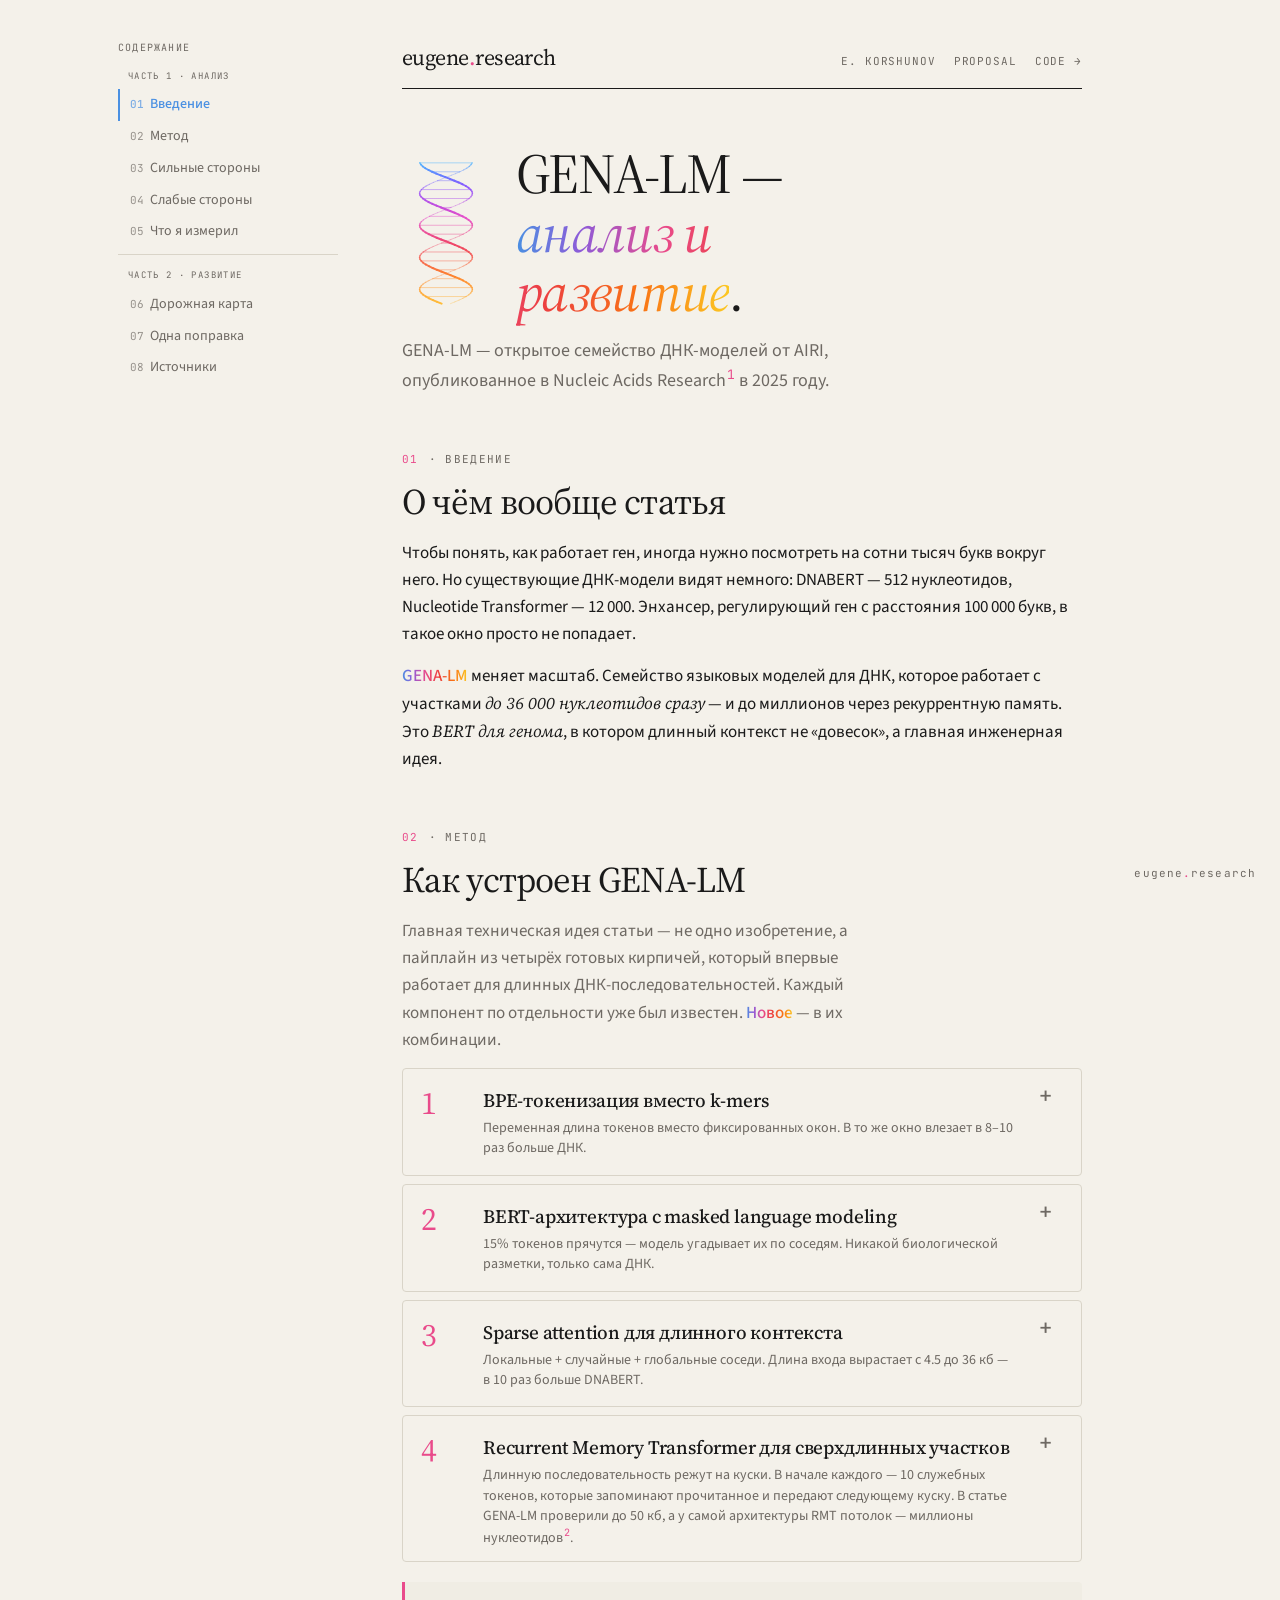
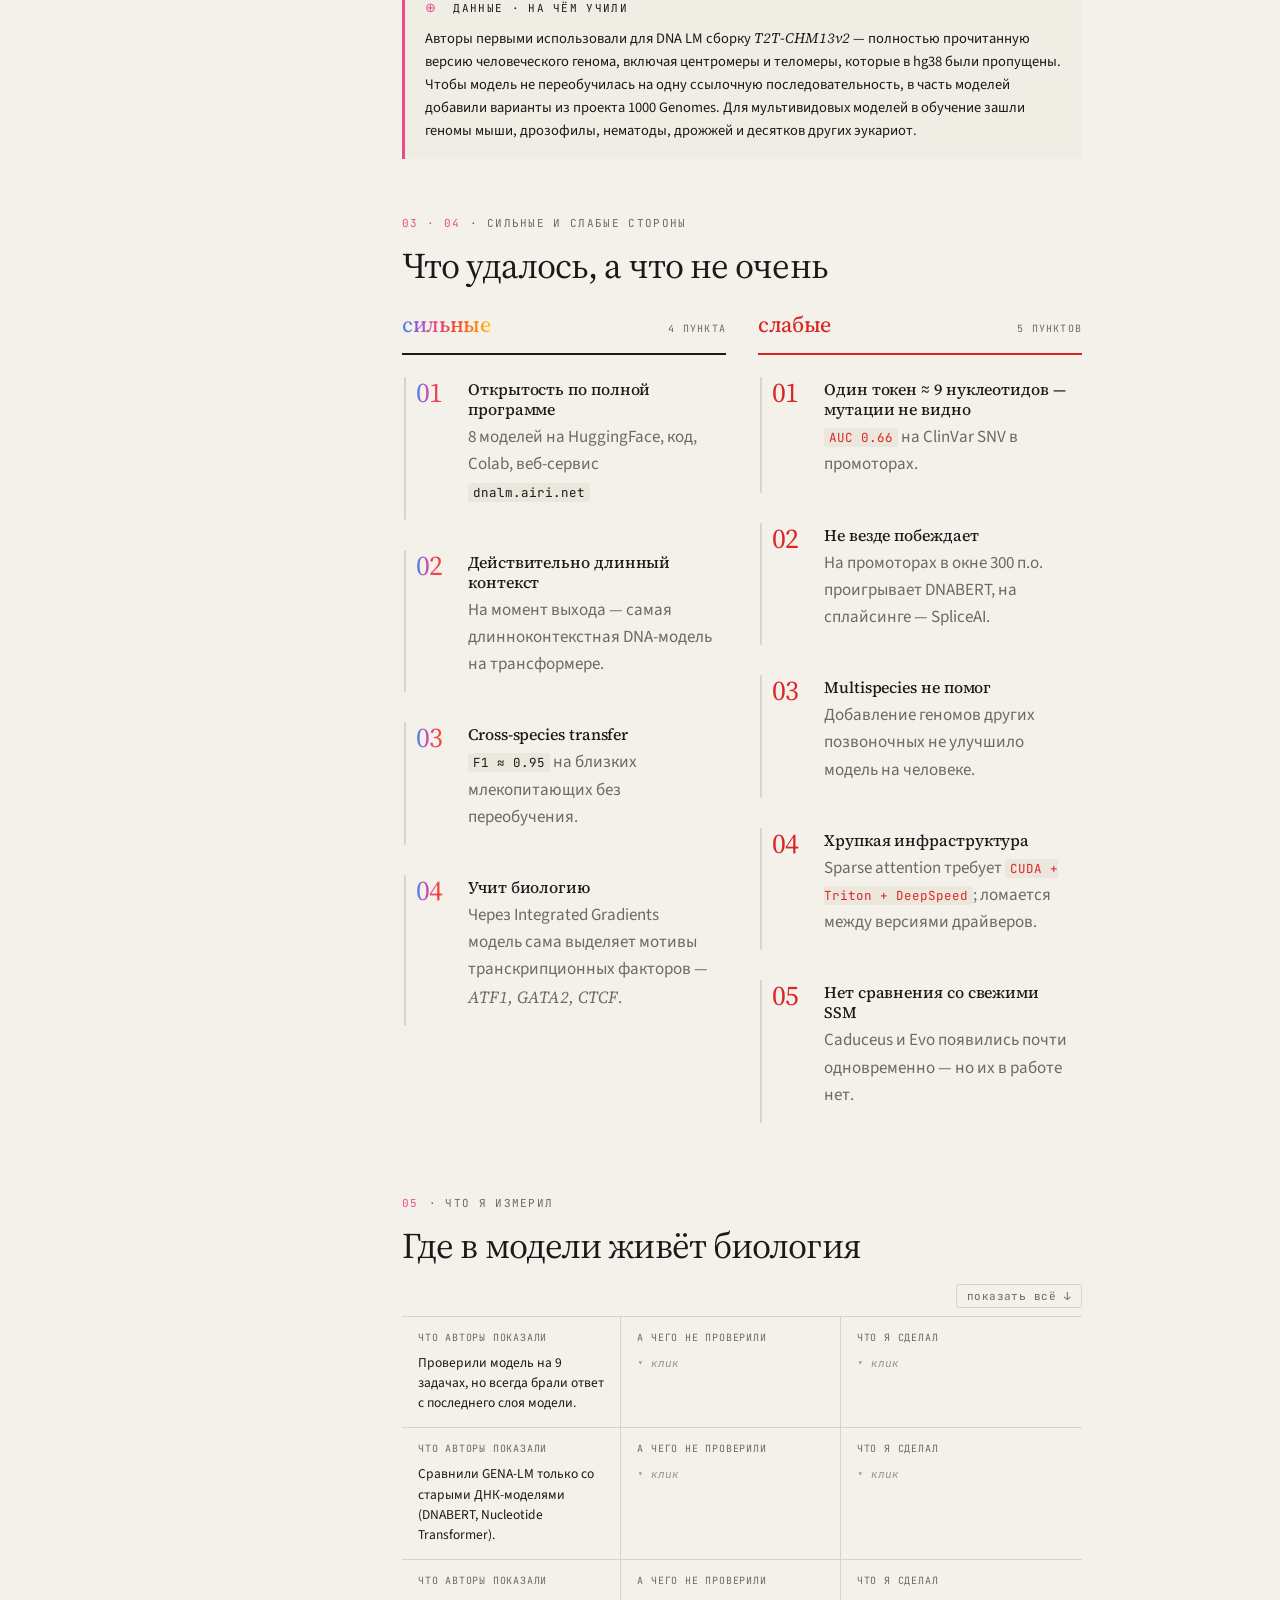
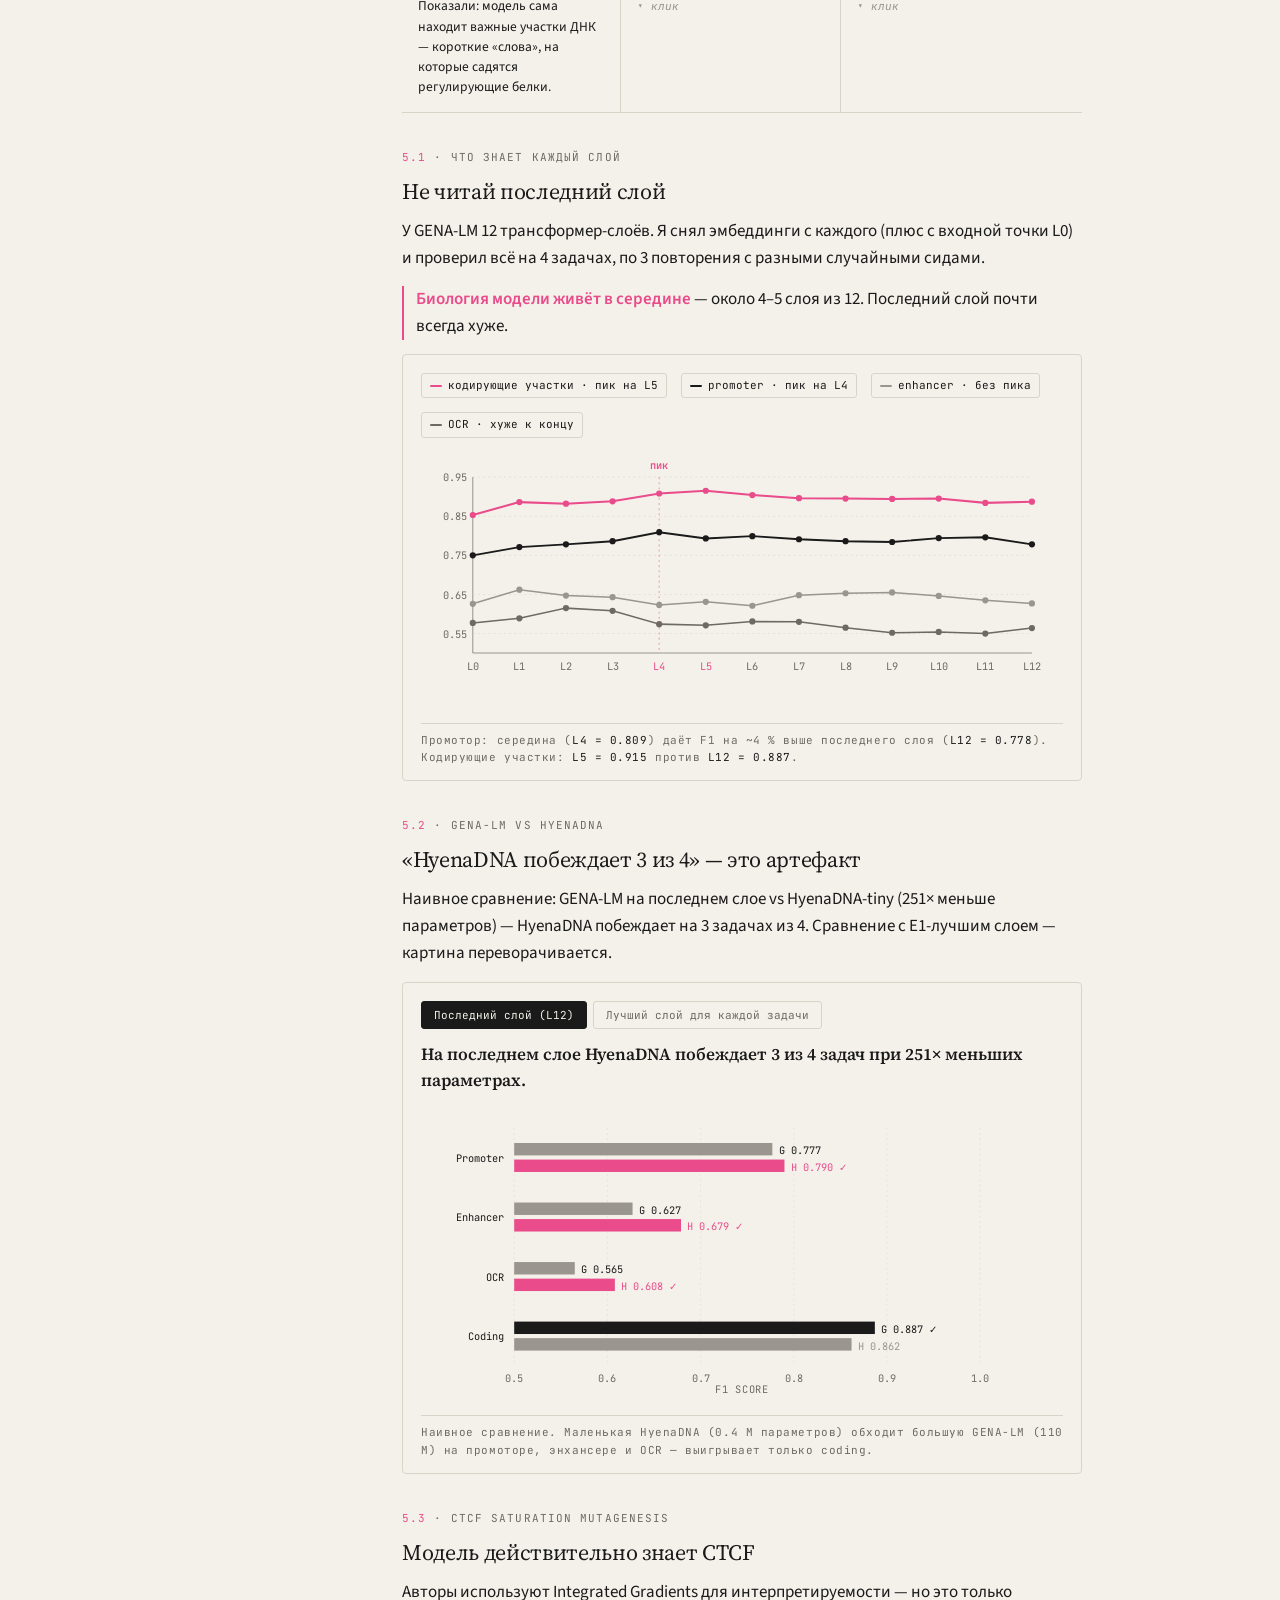
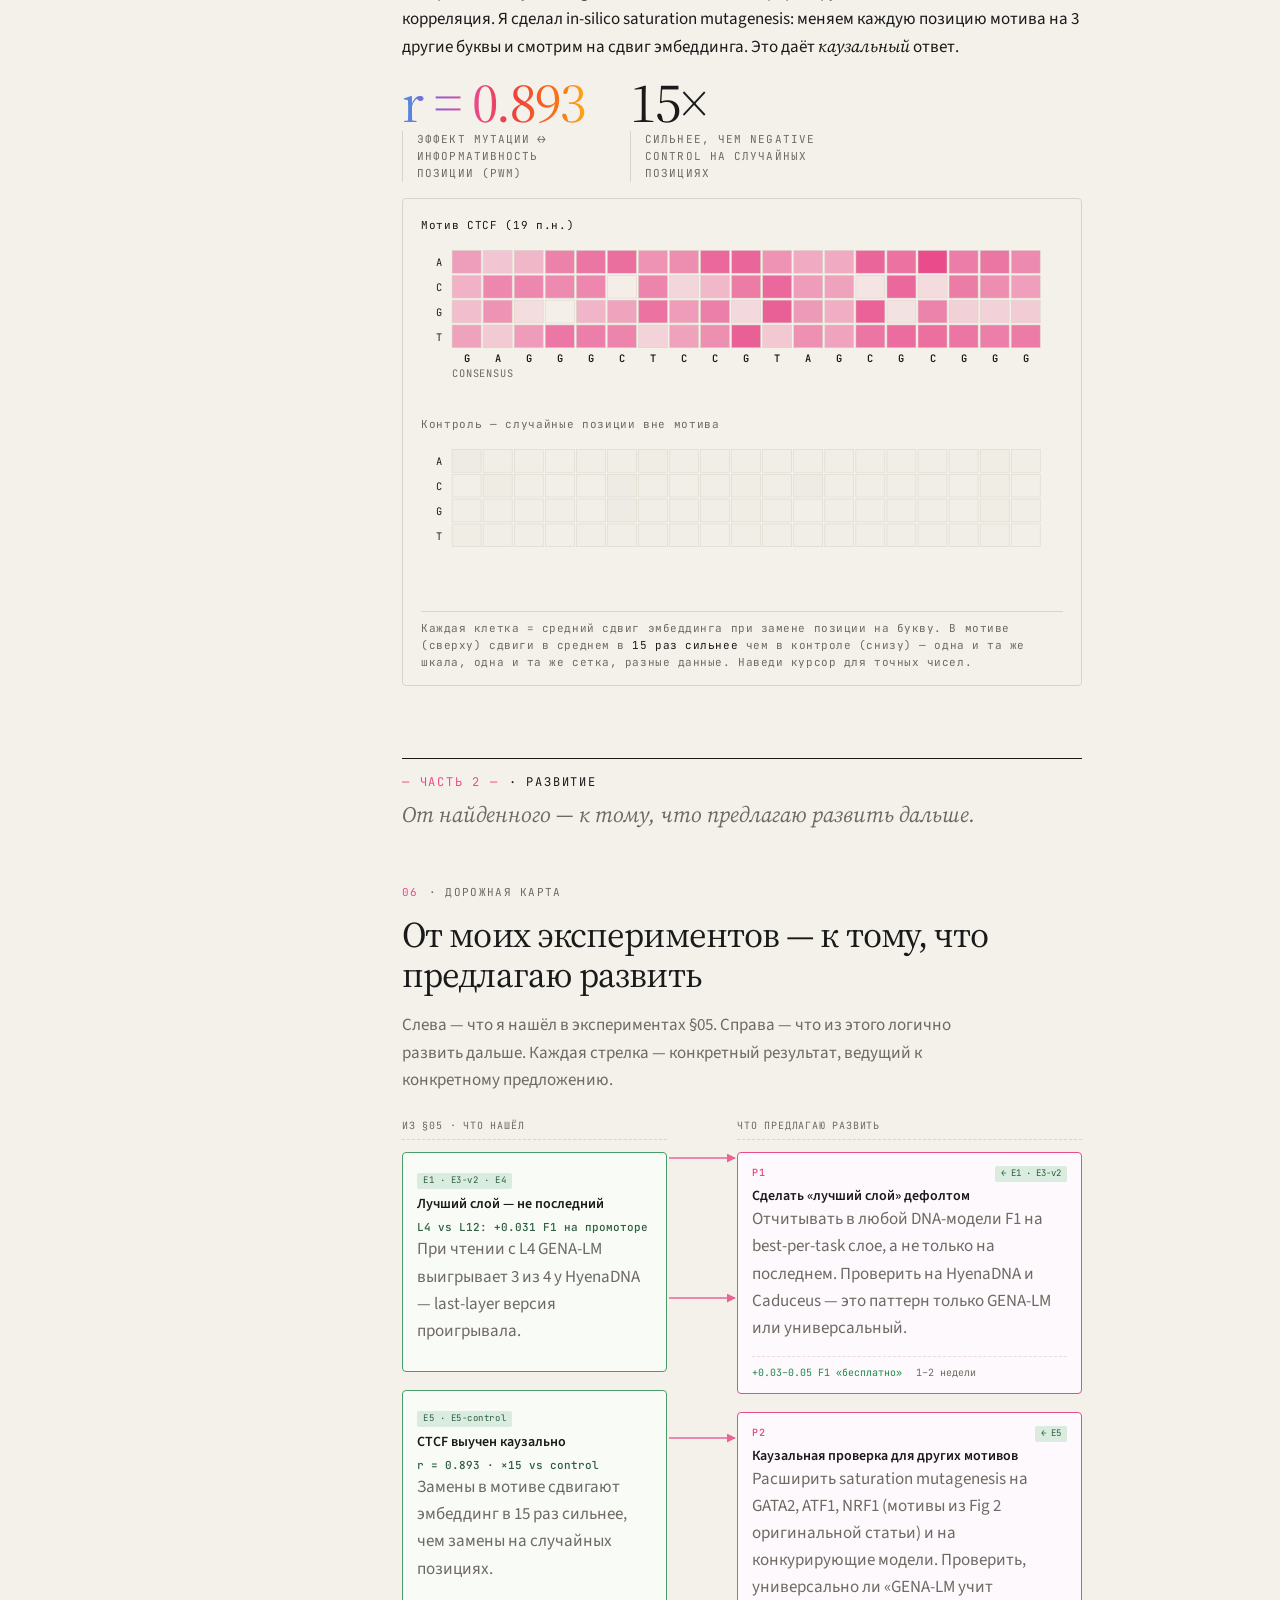
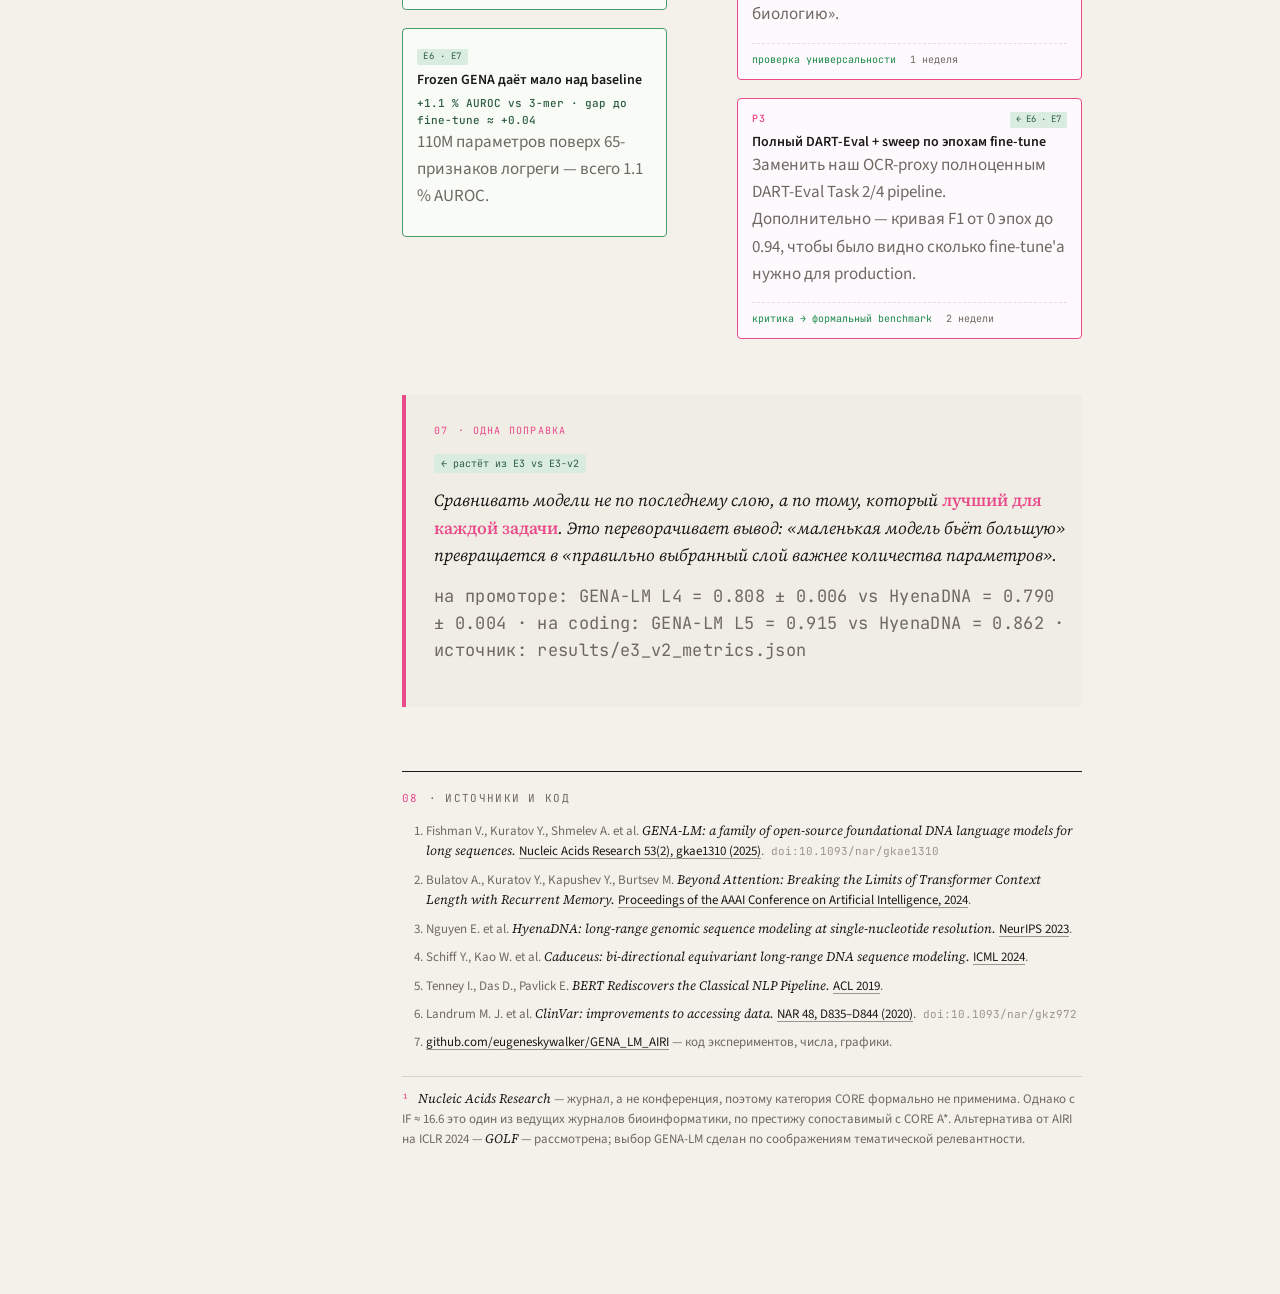
==== landing/index.html @ 494adf65 "feat(exp): progressive-reveal study card above §5.1/5.2/5.3 3 rows × 3 cols ("Что авторы показали | " ====
<!DOCTYPE html>
<html lang="ru">
<head>
<meta charset="utf-8">
<title>GENA-LM · анализ и развитие</title>
<meta name="viewport" content="width=device-width, initial-scale=1">

<link rel="preconnect" href="https://fonts.googleapis.com">
<link rel="preconnect" href="https://fonts.gstatic.com" crossorigin>
<link href="https://fonts.googleapis.com/css2?family=Source+Serif+4:opsz,wght@8..60,400;8..60,600&family=Source+Sans+3:wght@300;400;500;600&family=JetBrains+Mono:wght@400;500&display=swap" rel="stylesheet">

<style>
  :root {
    --paper:      #F4F1EA;
    --paper-2:    #F0EDE4;
    --paper-3:    #EBE7DC;
    --ink:        #1A1A1A;
    --ink-2:      #2C2C2C;
    --gray:       #6E6963;
    --gray-2:     #9A958E;
    --hairline:   #D9D4C8;
    --magenta:    #E94B8B;
    --alert:      #DC2626;
    --dna-1: #4A90E2; --dna-2: #8E5BD8; --dna-3: #E94B8B;
    --dna-4: #EC4040; --dna-5: #F97316; --dna-6: #FCC822;
    --dna-gradient: linear-gradient(90deg, var(--dna-1) 0%, var(--dna-2) 16%, var(--dna-3) 36%, var(--dna-4) 55%, var(--dna-5) 78%, var(--dna-6) 100%);
    --font-display: "Source Serif 4", Georgia, serif;
    --font-body:    "Source Sans 3", -apple-system, "Segoe UI", sans-serif;
    --font-mono:    "JetBrains Mono", ui-monospace, "SF Mono", Menlo, monospace;
  }
  * { box-sizing: border-box; }
  html { font-size: 16px; scroll-behavior: smooth; }
  body {
    background: var(--paper); color: var(--ink);
    font-family: var(--font-body); font-size: 17px; line-height: 1.55;
    margin: 0; -webkit-font-smoothing: antialiased;
  }

  .shell {
    display: grid; grid-template-columns: 220px minmax(0, 1fr);
    gap: 64px; max-width: 1140px; margin: 0 auto;
    padding: 40px 48px 140px 48px;
  }
  @media (max-width: 900px) { .shell { grid-template-columns: 1fr; gap: 24px; padding: 24px; } }

  .sidebar { position: sticky; top: 32px; align-self: start; }
  .sb-label {
    font-family: var(--font-mono); font-size: 10px; letter-spacing: 0.12em;
    text-transform: uppercase; color: var(--gray); margin-bottom: 14px;
  }
  .sb-list { list-style: none; margin: 0; padding: 0; }
  .sb-list li.part-mark {
    font-family: var(--font-mono); font-size: 9px; letter-spacing: 0.15em;
    text-transform: uppercase; color: var(--gray); padding: 14px 0 6px 10px;
    border-top: 1px solid var(--hairline); margin-top: 6px;
  }
  .sb-list li.part-mark:first-child { border-top: none; margin-top: 0; padding-top: 0; }
  .sb-list a {
    display: block; font-size: 14px; color: var(--gray);
    text-decoration: none; padding: 5px 0 5px 10px;
    border-left: 2px solid transparent;
    transition: color 220ms ease, border-left-color 220ms ease;
  }
  .sb-list a:hover { color: var(--ink); }
  .sb-list a.active { font-weight: 500; }
  .sb-count { font-family: var(--font-mono); color: inherit; opacity: 0.7; font-size: 11px; margin-right: 6px; }

  .main { max-width: 680px; }

  .header {
    display: flex; justify-content: space-between; align-items: baseline;
    border-bottom: 1px solid var(--ink); padding-bottom: 14px; margin-bottom: 56px;
  }
  .mark { font-family: var(--font-display); font-size: 22px; letter-spacing: -0.025em; }
  .mark .dot { color: var(--magenta); }
  .mark .it { font-style: italic; }
  .meta {
    font-family: var(--font-mono); font-size: 11px; color: var(--gray);
    letter-spacing: 0.08em; text-transform: uppercase; display: flex; gap: 18px;
  }
  .meta a { color: var(--gray); text-decoration: none; }
  .meta a:hover { color: var(--ink); }

  /* hero with logo */
  .hero-row {
    display: flex; align-items: center; gap: 26px; margin-bottom: 16px;
  }
  /* Parametric 3D DNA helix — SVG renders, JS animates */
  .dna-helix {
    width: 88px;
    height: auto;
    display: block;
    flex-shrink: 0;
    overflow: visible;
  }
  .dna-helix line { stroke-linecap: round; }
  /* DNA-gradient text — without italic (for inline emphasis) */
  .rainbow {
    background: var(--dna-gradient);
    -webkit-background-clip: text; background-clip: text;
    -webkit-text-fill-color: transparent;
    color: transparent;
    font-weight: 500;
  }
  .title {
    font-family: var(--font-display); font-size: 56px; line-height: 1.05;
    letter-spacing: -0.03em; font-weight: 400; margin: 0; max-width: 16ch;
  }
  .title .moment {
    background: var(--dna-gradient);
    -webkit-background-clip: text; background-clip: text;
    -webkit-text-fill-color: transparent; font-style: italic;
  }
  .deck {
    font-size: 18px; line-height: 1.55; color: var(--gray);
    max-width: 56ch; margin: 0 0 56px 0;
  }
  .deck strong { color: var(--ink); font-weight: 500; }

  .section { margin-top: 56px; scroll-margin-top: 32px; }
  .eyebrow {
    font-family: var(--font-mono); font-size: 11px; color: var(--gray);
    letter-spacing: 0.12em; text-transform: uppercase; margin-bottom: 14px;
    display: flex; gap: 10px; align-items: baseline;
  }
  .eyebrow .num { color: var(--magenta); }
  .section h2 {
    font-family: var(--font-display); font-size: 36px; letter-spacing: -0.025em;
    line-height: 1.1; font-weight: 400; margin: 0 0 18px 0;
  }
  .section p { font-size: 17px; line-height: 1.6; margin: 0 0 14px 0; }
  .section p em { font-family: var(--font-display); font-style: italic; }
  .fn { font-family: var(--font-mono); font-size: 0.72em; vertical-align: super; color: var(--magenta); text-decoration: none; margin-left: 1px; }

  .detail {
    background: var(--paper-2); border-radius: 4px; padding: 14px 18px; margin: 18px 0 24px 0;
  }
  .detail summary {
    font-family: var(--font-mono); font-size: 11px; color: var(--gray);
    letter-spacing: 0.1em; text-transform: uppercase; cursor: pointer;
    list-style: none; display: flex; align-items: center; gap: 8px;
  }
  .detail summary::-webkit-details-marker { display: none; }
  .detail summary::before { content: "▸"; color: var(--gray); transition: transform 180ms; }
  .detail[open] summary::before { transform: rotate(90deg); }
  .detail .body { margin-top: 12px; font-size: 14px; line-height: 1.55; }
  .detail .body p { font-size: 14px; line-height: 1.55; margin: 0 0 8px 0; }

  /* ===== Strengths & Weaknesses — interactive grid ===== */
  .sw-grid {
    display: grid; grid-template-columns: 1fr 1fr; gap: 32px;
    margin-top: 22px;
  }
  @media (max-width: 720px) { .sw-grid { grid-template-columns: 1fr; gap: 24px; } }

  .sw-col { position: relative; }
  .sw-col-head {
    display: flex; align-items: baseline; justify-content: space-between;
    margin-bottom: 8px; padding-bottom: 12px;
    border-bottom: 2px solid;
  }
  .sw-col.strengths .sw-col-head { border-bottom-color: var(--ink); }
  .sw-col.weaknesses .sw-col-head { border-bottom-color: var(--alert); }
  .sw-col-title {
    font-family: var(--font-display); font-size: 22px;
    letter-spacing: -0.015em; font-weight: 500;
  }
  .sw-col.strengths .sw-col-title {
    background: var(--dna-gradient);
    -webkit-background-clip: text; background-clip: text;
    -webkit-text-fill-color: transparent; color: transparent;
  }
  .sw-col.weaknesses .sw-col-title { color: var(--alert); }
  .sw-col-count {
    font-family: var(--font-mono); font-size: 10px;
    letter-spacing: 0.12em; text-transform: uppercase; color: var(--gray);
  }

  .sw-list { list-style: none; margin: 0; padding: 0; }
  .sw-item {
    position: relative;
    display: grid; grid-template-columns: 40px 1fr; gap: 12px;
    padding: 14px 14px 14px 14px; margin: 2px 0;
    border-radius: 4px; cursor: pointer; outline: none;
    transition: background 240ms cubic-bezier(0.2, 0, 0, 1),
                transform 240ms cubic-bezier(0.2, 0, 0, 1);
  }
  .sw-item::before {
    content: ""; position: absolute;
    left: 2px; top: 14px; bottom: 14px; width: 2px;
    border-radius: 2px; background: var(--hairline);
    transition: background 240ms ease, transform 280ms cubic-bezier(0.2, 0, 0, 1);
    transform-origin: center;
  }
  .sw-item:hover,
  .sw-item:focus-visible,
  .sw-item.is-pinned { background: var(--paper-2); }
  .sw-item:hover::before,
  .sw-item:focus-visible::before,
  .sw-item.is-pinned::before { transform: scaleY(1.08); }

  .sw-col.strengths .sw-item:hover::before,
  .sw-col.strengths .sw-item:focus-visible::before,
  .sw-col.strengths .sw-item.is-pinned::before { background: var(--dna-gradient); }
  .sw-col.weaknesses .sw-item:hover::before,
  .sw-col.weaknesses .sw-item:focus-visible::before,
  .sw-col.weaknesses .sw-item.is-pinned::before { background: var(--alert); }

  .sw-item.is-pinned { box-shadow: inset 0 0 0 1px var(--hairline); }

  .sw-num {
    font-family: var(--font-display);
    font-size: 28px; line-height: 1; letter-spacing: -0.025em;
    font-weight: 400; font-variant-numeric: tabular-nums;
    padding-top: 1px;
    transition: transform 240ms cubic-bezier(0.2, 0, 0, 1);
  }
  .sw-col.strengths .sw-num {
    background: var(--dna-gradient);
    -webkit-background-clip: text; background-clip: text;
    -webkit-text-fill-color: transparent; color: transparent;
  }
  .sw-col.weaknesses .sw-num { color: var(--alert); }
  .sw-item:hover .sw-num,
  .sw-item:focus-visible .sw-num,
  .sw-item.is-pinned .sw-num { transform: translateX(2px); }

  .sw-body { min-width: 0; padding-top: 2px; }
  .sw-title {
    font-family: var(--font-display); font-size: 16px;
    font-weight: 500; line-height: 1.25;
    letter-spacing: -0.005em; color: var(--ink);
    margin: 0 0 5px 0;
  }
  .sw-desc {
    font-size: 13.5px; line-height: 1.5; color: var(--gray);
    margin: 0;
  }
  .sw-desc .metric {
    font-family: var(--font-mono); font-size: 12.5px;
    color: var(--ink); font-variant-numeric: tabular-nums;
    padding: 1px 5px; border-radius: 3px;
    background: var(--paper-3);
  }
  .sw-col.weaknesses .sw-desc .metric { color: var(--alert); }

  @media (max-width: 480px) {
    .sw-item { grid-template-columns: 32px 1fr; padding: 12px 10px; }
    .sw-num { font-size: 22px; }
  }

  .part-divider {
    border-top: 1px solid var(--ink); margin: 72px 0 0 0; padding-top: 14px;
  }
  .part-divider .eyebrow {
    font-family: var(--font-mono); font-size: 12px; color: var(--ink);
    letter-spacing: 0.15em; text-transform: uppercase; margin: 0;
  }
  .part-divider .eyebrow .magenta { color: var(--magenta); }
  .part-divider .deck-2 {
    font-family: var(--font-display); font-size: 22px; line-height: 1.3;
    color: var(--gray); margin: 8px 0 0 0; font-weight: 400; font-style: italic;
  }

  .sub { margin-top: 36px; }
  .sub h3 {
    font-family: var(--font-display); font-size: 22px; letter-spacing: -0.015em;
    font-weight: 400; margin: 0 0 10px 0;
  }
  .sub .lead {
    font-family: var(--font-mono); font-size: 11px; color: var(--gray);
    letter-spacing: 0.1em; text-transform: uppercase; margin-bottom: 8px;
  }
  .sub .lead .magenta { color: var(--magenta); }

  .chart {
    border: 1px solid var(--hairline); border-radius: 4px;
    padding: 18px 18px 14px 18px; margin: 14px 0 14px 0; background: var(--paper);
  }
  .chart .cap {
    font-family: var(--font-mono); font-size: 11px; color: var(--gray);
    letter-spacing: 0.05em; margin-top: 10px; border-top: 1px solid var(--hairline); padding-top: 8px;
  }
  .chart .cap .num { color: var(--ink); font-variant-numeric: tabular-nums; }

  .readout {
    display: flex; gap: 28px; align-items: baseline; margin: 10px 0 16px 0; flex-wrap: wrap;
  }
  .readout .big {
    font-family: var(--font-display); font-size: 56px; line-height: 1;
    letter-spacing: -0.02em; font-weight: 400;
    background: var(--dna-gradient);
    -webkit-background-clip: text; background-clip: text;
    -webkit-text-fill-color: transparent;
  }
  .readout .big-ink { color: var(--ink); -webkit-text-fill-color: var(--ink); background: none; }
  .readout .lbl {
    font-family: var(--font-mono); font-size: 11px; color: var(--gray);
    letter-spacing: 0.1em; text-transform: uppercase;
    border-left: 1px solid var(--hairline); padding-left: 14px;
    max-width: 200px;
  }

  .refs { margin-top: 56px; border-top: 1px solid var(--ink); padding-top: 18px; }
  .refs ol { margin: 0; padding-left: 24px; }
  .refs li { font-size: 13px; line-height: 1.5; color: var(--gray); margin-bottom: 8px; }
  .refs li em { font-family: var(--font-display); font-style: italic; color: var(--ink); }
  .refs li a {
    color: var(--ink); text-decoration: underline;
    text-decoration-color: var(--gray-2); text-underline-offset: 3px;
    transition: text-decoration-color 180ms ease;
  }
  .refs li a:hover { text-decoration-color: var(--magenta); }
  .refs li .doi {
    font-family: var(--font-mono); font-size: 11px; color: var(--gray-2);
    margin-left: 4px;
  }

  .footnotes {
    margin-top: 24px; font-size: 13px; color: var(--gray); line-height: 1.5;
    border-top: 1px solid var(--hairline); padding-top: 12px;
  }
  .footnotes p { font-size: 13px; line-height: 1.5; margin: 0 0 4px 0; }
  .footnotes .fn-mark {
    color: var(--magenta); font-family: var(--font-mono);
    margin-right: 6px; font-size: 11px; font-weight: 500;
  }
  .footnotes em { font-family: var(--font-display); font-style: italic; color: var(--ink); }

  .watermark {
    position: fixed; bottom: 18px; right: 24px;
    font-family: var(--font-mono); font-size: 11px; color: var(--gray);
    letter-spacing: 0.1em; text-transform: lowercase; pointer-events: none;
  }
  .watermark .dot { color: var(--magenta); }

  .svg-chart text { font-family: var(--font-mono); font-size: 10px; fill: var(--gray); }
  .svg-chart .axis-line { stroke: var(--hairline); stroke-width: 1; }
  .svg-chart .data-line { fill: none; stroke: var(--ink); stroke-width: 1.5; }
  .svg-chart .data-line.accent { stroke: var(--magenta); stroke-width: 2; }
  .svg-chart .data-dot { fill: var(--ink); }
  .svg-chart .data-dot.accent { fill: var(--magenta); }
  .svg-chart .bar { fill: var(--ink); }
  .svg-chart .bar.accent { fill: var(--magenta); }
  .svg-chart .bar.muted { fill: var(--gray-2); }
  .svg-chart .label-strong { fill: var(--ink); font-weight: 500; }
  .svg-chart .peak-marker { stroke: var(--magenta); stroke-width: 1; stroke-dasharray: 2 3; }

  /* ===== method cards ===== */
  .m-intro {
    font-size: 17px; line-height: 1.6; color: var(--gray);
    margin: 0 0 24px 0; max-width: 60ch;
  }
  .m-intro strong { color: var(--ink); font-weight: 500; }

  .method-cards {
    display: flex; flex-direction: column; gap: 8px;
    margin: 0 0 20px 0;
  }
  .m-card {
    border: 1px solid var(--hairline);
    border-radius: 4px;
    background: var(--paper);
    cursor: pointer;
    transition: background 220ms var(--ease-out, ease),
                border-color 220ms var(--ease-out, ease);
    overflow: hidden;
  }
  .m-card:hover { border-color: var(--ink); }
  .m-card:focus { outline: none; border-color: var(--ink); }
  .m-card.is-open {
    background: var(--paper-2);
    border-color: var(--ink);
  }

  .m-head {
    display: grid;
    grid-template-columns: 48px 1fr 36px;
    gap: 14px;
    align-items: start;
    padding: 16px 18px;
  }
  .m-num {
    font-family: var(--font-display);
    font-size: 32px; line-height: 1;
    color: var(--magenta);
    letter-spacing: -0.02em;
    padding-top: 2px;
  }
  .m-card.is-open .m-num {
    background: var(--dna-gradient);
    -webkit-background-clip: text; background-clip: text;
    -webkit-text-fill-color: transparent;
    color: transparent;
  }
  .m-title-wrap { padding-top: 4px; min-width: 0; }
  .m-title {
    font-family: var(--font-display);
    font-size: 19px;
    font-weight: 500;
    margin-bottom: 6px;
    line-height: 1.22;
    letter-spacing: -0.01em;
    color: var(--ink);
  }
  .m-tease {
    font-size: 14px;
    color: var(--gray);
    line-height: 1.45;
    transition: opacity 220ms ease, max-height 220ms ease;
    max-height: 80px;
    overflow: hidden;
  }
  .m-card.is-open .m-tease {
    opacity: 0;
    max-height: 0;
    margin-bottom: -6px;
  }
  .m-toggle {
    font-family: var(--font-mono);
    font-size: 22px;
    color: var(--gray);
    text-align: center;
    padding-top: 0;
    line-height: 1;
    transition: transform 280ms var(--ease-out, ease), color 220ms ease;
    user-select: none;
  }
  .m-card.is-open .m-toggle {
    transform: rotate(45deg);
    color: var(--magenta);
  }

  .m-body {
    max-height: 0;
    overflow: hidden;
    padding: 0 18px 0 80px;
    transition: max-height 360ms var(--ease-out, ease),
                padding 320ms var(--ease-out, ease);
  }
  .m-card.is-open .m-body {
    max-height: 800px;
    padding: 4px 18px 18px 80px;
  }
  .m-body p {
    font-size: 14.5px !important;
    line-height: 1.6 !important;
    color: var(--ink) !important;
    margin: 0 0 10px 0 !important;
    max-width: none !important;
  }
  .m-body p em {
    font-family: var(--font-display);
    font-style: italic;
  }
  .m-viz {
    margin-top: 12px;
    border-top: 1px solid var(--hairline);
    padding-top: 12px;
  }
  .m-viz svg { width: 100%; height: auto; display: block; }

  /* data card — distinct from method-cards */
  .m-data-card {
    background: var(--paper-2);
    border-left: 3px solid var(--magenta);
    padding: 16px 20px;
    margin-top: 20px;
    border-radius: 0 4px 4px 0;
  }
  .m-data-card .eyebrow {
    margin-bottom: 8px;
    color: var(--ink);
  }
  .m-data-card .m-data-mark {
    color: var(--magenta);
    font-family: var(--font-mono);
    margin-right: 6px;
    font-size: 13px;
  }
  .m-data-card p {
    font-size: 14.5px !important;
    line-height: 1.6 !important;
    color: var(--ink) !important;
    margin: 0 !important;
    max-width: none !important;
  }
  .m-data-card p em {
    font-family: var(--font-display);
    font-style: italic;
  }

  @media (max-width: 640px) {
    .m-head { grid-template-columns: 36px 1fr 28px; gap: 10px; padding: 14px 14px; }
    .m-num { font-size: 26px; }
    .m-title { font-size: 17px; }
    .m-card.is-open .m-body { padding: 4px 14px 14px 60px; }
    .m-body { padding: 0 14px 0 60px; }
  }
  .chart-legend {
    display: flex; flex-wrap: wrap; gap: 14px;
    font-family: var(--font-mono); font-size: 11px;
    margin-bottom: 8px;
  }
  .chart-legend .item {
    cursor: pointer; user-select: none;
    display: flex; align-items: center; gap: 6px;
    padding: 3px 8px; border: 1px solid var(--hairline);
    border-radius: 3px; transition: opacity .15s ease;
  }
  .chart-legend .item.muted { opacity: 0.35; }
  .chart-legend .item .swatch {
    width: 12px; height: 2px; border-radius: 1px;
  }
  .chart-tooltip {
    position: absolute; pointer-events: none;
    background: var(--ink); color: var(--paper);
    font-family: var(--font-mono); font-size: 11px;
    padding: 8px 11px; border-radius: 3px; z-index: 10;
    white-space: pre; line-height: 1.5;
    transform: translate(-50%, -100%);
  }
  .chart-tooltip::after {
    content: ''; position: absolute;
    left: 50%; bottom: -5px; transform: translateX(-50%);
    width: 0; height: 0;
    border-left: 5px solid transparent;
    border-right: 5px solid transparent;
    border-top: 5px solid var(--ink);
  }
  .chart-tooltip .ttl { color: var(--magenta); font-weight: 600; }
  .chart { position: relative; }
  .data-line { fill: none; stroke-width: 1.5; transition: opacity .15s ease; }
  .data-line.muted { opacity: 0.15; }
  .data-dot { transition: opacity .15s ease; cursor: pointer; pointer-events: none; }
  .data-dot.muted { opacity: 0.15; }
  .data-hit { fill: transparent; cursor: pointer; }
  .data-hit.muted { pointer-events: none; }
  .peak-marker { stroke: var(--magenta); stroke-width: 1; stroke-dasharray: 3 4; opacity: 0.5; }

  /* §5.1 takeaway emphasis + caption hint */
  .takeaway {
    margin-top: 8px; font-size: 16px; line-height: 1.55; color: var(--ink);
    border-left: 2px solid var(--magenta); padding-left: 12px;
  }
  .takeaway-key { color: var(--magenta); font-weight: 600; }
  .cap-hint {
    font-family: var(--font-mono); font-size: 11px;
    color: var(--gray); font-style: italic;
    margin-top: 8px; line-height: 1.5;
  }

  /* §05 intro: progressive-reveal study card */
  .study-card {
    margin: 8px 0 32px 0;
  }
  .study-actions {
    display: flex; justify-content: flex-end;
    margin-bottom: 8px;
  }
  .reveal-all {
    font-family: var(--font-mono); font-size: 11px;
    background: transparent; border: 1px solid var(--hairline);
    color: var(--gray); padding: 4px 10px; cursor: pointer;
    border-radius: 3px; letter-spacing: 0.04em;
    transition: color .15s ease, border-color .15s ease;
  }
  .reveal-all:hover { color: var(--ink); border-color: var(--ink); }
  .reveal-all.hidden { display: none; }

  .study-table {
    border-top: 1px solid var(--hairline);
    border-bottom: 1px solid var(--hairline);
  }
  .study-row {
    display: grid;
    grid-template-columns: 1fr 1fr 1.1fr;
    cursor: pointer;
    transition: background-color .2s ease;
    border-bottom: 1px solid var(--hairline);
  }
  .study-row:last-child { border-bottom: none; }
  .study-row:hover { background-color: var(--paper-2); }
  .study-cell {
    position: relative;
    padding: 14px 16px 14px 16px;
    border-right: 1px solid var(--hairline);
    min-height: 92px;
  }
  .study-cell:last-child { border-right: none; }
  .col-h {
    font-family: var(--font-mono); font-size: 10px; letter-spacing: 0.08em;
    text-transform: uppercase; color: var(--gray);
    margin-bottom: 8px; line-height: 1.4;
  }
  .col-body {
    font-size: 13.5px; line-height: 1.5; color: var(--ink);
    opacity: 0; max-height: 0; overflow: hidden;
    transition: opacity .35s ease;
  }
  .col-hint {
    font-family: var(--font-mono); font-size: 11px;
    color: var(--gray-2); font-style: italic;
    margin-top: 2px;
    transition: opacity .2s ease;
  }
  .study-row .col-shown .col-body { opacity: 1; max-height: 999px; }
  .study-row[data-stage="1"] .col-gap .col-body,
  .study-row[data-stage="2"] .col-gap .col-body,
  .study-row[data-stage="2"] .col-mine .col-body {
    opacity: 1; max-height: 999px;
  }
  .study-row[data-stage="1"] .col-gap .col-hint,
  .study-row[data-stage="2"] .col-gap .col-hint,
  .study-row[data-stage="2"] .col-mine .col-hint {
    display: none;
  }
  .study-row .col-shown .col-hint { display: none; }

  .col-arrow {
    position: absolute; right: -9px; top: 50%;
    transform: translateY(-50%);
    background: var(--paper); color: var(--magenta);
    font-family: var(--font-mono); font-size: 14px; font-weight: 600;
    padding: 1px 4px; line-height: 1;
    border-radius: 50%;
    opacity: 0; transition: opacity .3s ease;
    pointer-events: none;
    z-index: 2;
  }
  .study-row[data-stage="1"] .col-shown .col-arrow,
  .study-row[data-stage="2"] .col-shown .col-arrow,
  .study-row[data-stage="2"] .col-gap .col-arrow {
    opacity: 1;
  }

  .exp-num {
    font-family: var(--font-mono); color: var(--magenta);
    font-weight: 600; margin-right: 6px;
  }
  .jump-hint {
    display: block; margin-top: 6px;
    font-family: var(--font-mono); font-size: 11px;
    color: var(--magenta); letter-spacing: 0.04em;
    opacity: 0; transition: opacity .25s ease;
  }
  .study-row[data-stage="2"] .col-mine .jump-hint { opacity: 1; }

  /* pulse highlight on jumped-to subsection */
  .sub.pulse::before {
    content: '';
    position: absolute; left: -14px; top: 0; bottom: 0;
    width: 3px; background: var(--magenta);
    animation: sub-pulse 1.4s ease-out forwards;
  }
  .sub { position: relative; }
  @keyframes sub-pulse {
    0%   { opacity: 1; }
    70%  { opacity: 0.85; }
    100% { opacity: 0; }
  }

  /* Mobile: stack columns vertically */
  @media (max-width: 720px) {
    .study-row { grid-template-columns: 1fr; }
    .study-cell { border-right: none; border-bottom: 1px solid var(--hairline); min-height: auto; }
    .study-cell:last-child { border-bottom: none; }
    .col-arrow { display: none; }
  }

  .chart-toggle {
    display: flex; gap: 6px; margin-bottom: 12px;
  }
  .chart-toggle .toggle-btn {
    font-family: var(--font-mono); font-size: 11px;
    background: transparent; border: 1px solid var(--hairline);
    color: var(--gray); padding: 6px 12px; cursor: pointer;
    border-radius: 3px; transition: all .15s ease;
  }
  .chart-toggle .toggle-btn:hover { color: var(--ink); border-color: var(--ink); }
  .chart-toggle .toggle-btn.active {
    background: var(--ink); color: var(--paper); border-color: var(--ink);
  }
  .chart-headline {
    font-family: var(--font-display); font-size: 17px; font-weight: 600;
    margin-bottom: 14px; color: var(--ink); transition: opacity .2s ease;
  }
  .bar { transition: width .3s ease, x .3s ease; }
  .heatmap-pair { display: flex; flex-direction: column; gap: 14px; margin-bottom: 10px; }
  .heatmap-block { position: relative; }
  .hm-title {
    font-family: var(--font-mono); font-size: 11px; color: var(--ink);
    letter-spacing: 0.06em; margin-bottom: 4px;
  }
  .hm-title.hm-control { color: var(--gray); }
  .hm-cell { cursor: pointer; transition: stroke .12s ease; }
  .hm-cell:hover { stroke: var(--ink); stroke-width: 1.5; }

  .rm-intro {
    max-width: 580px; color: var(--gray); margin-bottom: 28px;
  }
  .roadmap {
    display: grid; grid-template-columns: 1fr 70px 1.3fr;
    gap: 0; margin: 24px 0; align-items: start;
  }
  @media (max-width: 720px) {
    .roadmap { grid-template-columns: 1fr; }
    .rm-arrows { display: none; }
  }
  .rm-col-head {
    font-family: var(--font-mono); font-size: 10px;
    letter-spacing: 0.08em; text-transform: uppercase;
    color: var(--gray); margin-bottom: 12px; padding-bottom: 6px;
    border-bottom: 1px dashed var(--hairline);
  }
  .rm-list { list-style: none; margin: 0; padding: 0;
             display: flex; flex-direction: column; gap: 18px; }
  .rm-card {
    padding: 12px 14px; border-radius: 4px;
    transition: opacity .15s ease, border-color .15s ease, background-color .15s ease;
  }
  .rm-card.find {
    background: #F8FBF6; border: 1px solid #4A9D6B;
  }
  .rm-card.prop {
    background: #FEF9FC; border: 1px solid var(--magenta);
  }
  .rm-card.dimmed { opacity: 0.3; }
  .rm-card.highlighted { border-width: 2px; box-shadow: 0 0 0 1px var(--magenta); }
  .rm-tag {
    display: inline-block; font-family: var(--font-mono); font-size: 9px;
    letter-spacing: 0.06em; color: #2E5D40; background: #D9ECDF;
    padding: 1px 6px; border-radius: 2px; margin-bottom: 6px;
  }
  .rm-title { font-size: 14px; font-weight: 600; line-height: 1.35; color: var(--ink); }
  .rm-metric {
    font-family: var(--font-mono); font-size: 11px;
    color: #2E5D40; margin-top: 5px; font-weight: 500;
  }
  .rm-card.prop .rm-metric { color: var(--magenta); }
  .rm-note { font-size: 12px; color: var(--gray); margin: 6px 0 0; line-height: 1.5; }
  .rm-prop-head {
    display: flex; justify-content: space-between; align-items: baseline;
    margin-bottom: 5px;
  }
  .rm-ord {
    font-family: var(--font-mono); font-size: 10px;
    color: var(--magenta); font-weight: 600; letter-spacing: 0.08em;
  }
  .rm-source {
    font-family: var(--font-mono); font-size: 9px;
    color: #2E5D40; background: #D9ECDF;
    padding: 1px 6px; border-radius: 2px;
  }
  .rm-meta {
    display: flex; gap: 14px; margin-top: 9px;
    padding-top: 8px; border-top: 1px dashed #EBD9E4;
    font-family: var(--font-mono); font-size: 10px;
  }
  .rm-impact { color: #1A8A4A; }
  .rm-effort { color: var(--gray); }
  .rm-arrows svg { width: 100%; height: 360px; }
  .rm-arrow { transition: opacity .15s ease; }
  .rm-arrow.dimmed { opacity: 0.15; }

  .correction-hero {
    margin: 56px 0 64px;
    padding: 28px 0 28px 28px;
    border-left: 4px solid var(--magenta);
    background: var(--paper-2);
    border-radius: 0 4px 4px 0;
  }
  .correction-hero .eyebrow {
    font-family: var(--font-mono); font-size: 10px; letter-spacing: 0.12em;
    text-transform: uppercase; color: var(--magenta); margin-bottom: 10px;
  }
  .oc-source {
    display: inline-block; font-family: var(--font-mono); font-size: 10px;
    color: #2E5D40; background: #D9ECDF;
    padding: 2px 7px; border-radius: 2px; margin-bottom: 14px;
  }
  .oc-quote {
    font-family: var(--font-display); font-size: 22px; line-height: 1.42;
    font-style: italic; color: var(--ink);
    max-width: 640px; margin: 0;
  }
  .oc-accent { color: var(--magenta); font-style: normal; font-weight: 600; }
  .oc-numbers {
    font-family: var(--font-mono); font-size: 11px; color: var(--gray);
    margin: 14px 0 0; max-width: 640px;
    letter-spacing: 0.02em; line-height: 1.5;
  }
</style>
</head>
<body>
<!-- Data for interactive charts. Parsed by chart-renderer JS at bottom of file. -->
<script type="application/json" id="e1-data">
{
  "_meta": {
    "experiment": "E1 — layer-wise linear probing",
    "model": "AIRI-Institute/gena-lm-bert-base-t2t (110M, 12 transformer blocks → 13 layers incl. embeddings)",
    "n_per_class": 500,
    "seeds": 3,
    "tasks": {
      "promoter": "Genomic_Benchmarks_human_nontata_promoters",
      "enhancer": "Genomic_Benchmarks_human_enhancers_cohn",
      "ocr": "Genomic_Benchmarks_human_ocr_ensembl",
      "coding": "Genomic_Benchmarks_demo_coding_vs_intergenomic_seqs"
    },
    "metric": "F1 (mean ± std over 3 seeds, logistic-regression probe on frozen mean-pooled embeddings)",
    "headline": "Peak biology layer is L4-L5 — not the last layer."
  },
  "data": [
    {
      "layer": 0,
      "promoter": 0.75,
      "promoter_std": 0.015,
      "enhancer": 0.626,
      "enhancer_std": 0.013,
      "ocr": 0.577,
      "ocr_std": 0.042,
      "coding": 0.853,
      "coding_std": 0.004,
      "promoter_auc": 0.829,
      "enhancer_auc": 0.67,
      "ocr_auc": 0.617,
      "coding_auc": 0.927
    },
    {
      "layer": 1,
      "promoter": 0.771,
      "promoter_std": 0.03,
      "enhancer": 0.662,
      "enhancer_std": 0.026,
      "ocr": 0.589,
      "ocr_std": 0.006,
      "coding": 0.886,
      "coding_std": 0.02,
      "promoter_auc": 0.836,
      "enhancer_auc": 0.697,
      "ocr_auc": 0.618,
      "coding_auc": 0.954
    },
    {
      "layer": 2,
      "promoter": 0.778,
      "promoter_std": 0.034,
      "enhancer": 0.647,
      "enhancer_std": 0.02,
      "ocr": 0.615,
      "ocr_std": 0.027,
      "coding": 0.882,
      "coding_std": 0.002,
      "promoter_auc": 0.847,
      "enhancer_auc": 0.702,
      "ocr_auc": 0.637,
      "coding_auc": 0.95
    },
    {
      "layer": 3,
      "promoter": 0.786,
      "promoter_std": 0.013,
      "enhancer": 0.643,
      "enhancer_std": 0.039,
      "ocr": 0.608,
      "ocr_std": 0.021,
      "coding": 0.888,
      "coding_std": 0.012,
      "promoter_auc": 0.865,
      "enhancer_auc": 0.687,
      "ocr_auc": 0.639,
      "coding_auc": 0.958
    },
    {
      "layer": 4,
      "promoter": 0.809,
      "promoter_std": 0.005,
      "enhancer": 0.623,
      "enhancer_std": 0.031,
      "ocr": 0.574,
      "ocr_std": 0.017,
      "coding": 0.908,
      "coding_std": 0.009,
      "promoter_auc": 0.886,
      "enhancer_auc": 0.687,
      "ocr_auc": 0.616,
      "coding_auc": 0.967
    },
    {
      "layer": 5,
      "promoter": 0.793,
      "promoter_std": 0.014,
      "enhancer": 0.631,
      "enhancer_std": 0.029,
      "ocr": 0.571,
      "ocr_std": 0.028,
      "coding": 0.915,
      "coding_std": 0.01,
      "promoter_auc": 0.879,
      "enhancer_auc": 0.683,
      "ocr_auc": 0.607,
      "coding_auc": 0.973
    },
    {
      "layer": 6,
      "promoter": 0.799,
      "promoter_std": 0.014,
      "enhancer": 0.621,
      "enhancer_std": 0.03,
      "ocr": 0.581,
      "ocr_std": 0.013,
      "coding": 0.904,
      "coding_std": 0.009,
      "promoter_auc": 0.881,
      "enhancer_auc": 0.677,
      "ocr_auc": 0.617,
      "coding_auc": 0.971
    },
    {
      "layer": 7,
      "promoter": 0.791,
      "promoter_std": 0.018,
      "enhancer": 0.648,
      "enhancer_std": 0.012,
      "ocr": 0.58,
      "ocr_std": 0.032,
      "coding": 0.896,
      "coding_std": 0.004,
      "promoter_auc": 0.878,
      "enhancer_auc": 0.686,
      "ocr_auc": 0.618,
      "coding_auc": 0.968
    },
    {
      "layer": 8,
      "promoter": 0.786,
      "promoter_std": 0.021,
      "enhancer": 0.653,
      "enhancer_std": 0.021,
      "ocr": 0.565,
      "ocr_std": 0.015,
      "coding": 0.895,
      "coding_std": 0.002,
      "promoter_auc": 0.873,
      "enhancer_auc": 0.693,
      "ocr_auc": 0.6,
      "coding_auc": 0.969
    },
    {
      "layer": 9,
      "promoter": 0.784,
      "promoter_std": 0.013,
      "enhancer": 0.655,
      "enhancer_std": 0.027,
      "ocr": 0.552,
      "ocr_std": 0.033,
      "coding": 0.894,
      "coding_std": 0.006,
      "promoter_auc": 0.877,
      "enhancer_auc": 0.689,
      "ocr_auc": 0.59,
      "coding_auc": 0.967
    },
    {
      "layer": 10,
      "promoter": 0.794,
      "promoter_std": 0.021,
      "enhancer": 0.646,
      "enhancer_std": 0.025,
      "ocr": 0.554,
      "ocr_std": 0.011,
      "coding": 0.895,
      "coding_std": 0.004,
      "promoter_auc": 0.875,
      "enhancer_auc": 0.679,
      "ocr_auc": 0.59,
      "coding_auc": 0.967
    },
    {
      "layer": 11,
      "promoter": 0.796,
      "promoter_std": 0.017,
      "enhancer": 0.635,
      "enhancer_std": 0.03,
      "ocr": 0.55,
      "ocr_std": 0.028,
      "coding": 0.884,
      "coding_std": 0.003,
      "promoter_auc": 0.876,
      "enhancer_auc": 0.674,
      "ocr_auc": 0.59,
      "coding_auc": 0.964
    },
    {
      "layer": 12,
      "promoter": 0.778,
      "promoter_std": 0.013,
      "enhancer": 0.627,
      "enhancer_std": 0.013,
      "ocr": 0.564,
      "ocr_std": 0.026,
      "coding": 0.887,
      "coding_std": 0.003,
      "promoter_auc": 0.874,
      "enhancer_auc": 0.668,
      "ocr_auc": 0.598,
      "coding_auc": 0.965
    }
  ],
  "annotations": {
    "promoter_peak_layer": 4,
    "promoter_peak_f1": 0.809,
    "coding_peak_layer": 5,
    "coding_peak_f1": 0.915,
    "last_layer_drop_vs_peak": {
      "promoter": "L4 (0.809) → L12 (0.778) = -0.031 F1",
      "coding": "L5 (0.915) → L12 (0.887) = -0.028 F1"
    },
    "narrative": "Classic BERTology pattern (Tenney 2019) holds in DNA: middle layers carry the richest biological signal. The MLM head pulls the last layer toward token-reconstruction, away from downstream tasks. Practical guideline: use L4-L5 for embeddings, not [CLS] from L12."
  }
}
</script>
<script type="application/json" id="e3-data">
{
  "_meta": {
    "experiment": "E3 + E3-v2 — frozen-embedding probing, GENA-LM vs HyenaDNA",
    "metric": "F1 (mean ± std over 3 seeds, logistic-regression probe on frozen mean-pooled embeddings)",
    "n_per_class": 500,
    "headline_naive": "Naïve last-layer comparison: HyenaDNA wins 3 of 4 tasks with 277× fewer parameters.",
    "headline_corrected": "Read GENA-LM at its best-per-task layer (E1): GENA-LM wins or ties on 3 of 4 tasks.",
    "narrative": "The contrast between these two views is the methodological point of the proposal. The familiar 'big foundation model loses to tiny architecture' story partly reflects a layer-choice artefact: GENA-LM's last hidden layer is pulled toward the MLM objective, not toward downstream biology. E1 showed peak biological signal at L4–L5; reading the embeddings from there flips the head-to-head. The durable guideline is: do not query the last layer if you are not fine-tuning.",
    "scope_caveats": [
      "Frozen-probing regime only — authors' fine-tuned numbers are substantially higher (e.g. promoter F1 ≈ 0.94 with 2 kb context).",
      "Single GENA-LM variant (bert-base-t2t, 110.7 M, 4.5 kb max context).",
      "Single HyenaDNA variant (tiny-1k-seqlen, 0.44 M).",
      "Short-range regulatory tasks only — long-range tasks (where GENA-LM has architectural advantage) are not tested here."
    ],
    "size_ratio": 251,
    "wins": {
      "last_layer": { "hyena": 3, "gena": 1 },
      "best_layer": { "gena": 2, "hyena": 1, "tie": 1 }
    },
    "dnabert2_note": "DNABERT-2 was a planned third baseline but failed to load on V100 (transformers compatibility); excluded from comparison."
  },
  "models": {
    "gena": { "label": "GENA-LM bert-base-t2t", "params_M": 110.7, "embedding_dim": 768, "arch": "Transformer + BPE" },
    "hyena": { "label": "HyenaDNA tiny-1k-seqlen", "params_M": 0.44, "embedding_dim": 128, "arch": "Hyena (long-conv SSM) + single-nucleotide" }
  },
  "comparisons": {
    "last_layer": {
      "label": "GENA-LM @ last layer (L12)",
      "data": [
        { "task": "Promoter", "gena": 0.777, "gena_std": 0.012, "hyena": 0.790, "hyena_std": 0.004, "winner": "hyena", "delta": 0.013 },
        { "task": "Enhancer", "gena": 0.627, "gena_std": 0.013, "hyena": 0.679, "hyena_std": 0.010, "winner": "hyena", "delta": 0.052 },
        { "task": "OCR",      "gena": 0.565, "gena_std": 0.023, "hyena": 0.608, "hyena_std": 0.015, "winner": "hyena", "delta": 0.043 },
        { "task": "Coding",   "gena": 0.887, "gena_std": 0.003, "hyena": 0.862, "hyena_std": 0.015, "winner": "gena",  "delta": 0.025 }
      ]
    },
    "best_layer": {
      "label": "GENA-LM @ E1-best layer per task",
      "data": [
        { "task": "Promoter", "gena": 0.808, "gena_std": 0.006, "gena_layer": 4, "hyena": 0.790, "hyena_std": 0.004, "winner": "gena",  "delta": 0.018 },
        { "task": "Enhancer", "gena": 0.662, "gena_std": 0.026, "gena_layer": 1, "hyena": 0.679, "hyena_std": 0.010, "winner": "hyena", "delta": 0.017 },
        { "task": "OCR",      "gena": 0.615, "gena_std": 0.027, "gena_layer": 2, "hyena": 0.608, "hyena_std": 0.015, "winner": "tie",   "delta": 0.007 },
        { "task": "Coding",   "gena": 0.915, "gena_std": 0.010, "gena_layer": 5, "hyena": 0.862, "hyena_std": 0.015, "winner": "gena",  "delta": 0.053 }
      ]
    }
  }
}
</script>
<script type="application/json" id="e5-motif-data">
{
  "_meta": {
    "experiment": "E5 — in silico saturation mutagenesis of the CTCF motif (with negative control)",
    "model": "AIRI-Institute/gena-lm-bert-base-t2t",
    "motif": "CTCF (JASPAR / HOCOMOCO MA0139.1)",
    "motif_len": 19,
    "n_sequences": 100,
    "flank_len": 200,
    "metric": "1 − cosine_similarity(embedding(original), embedding(mutated)) at motif region",
    "total_forward_passes": 5800,
    "pearson_r_full_map_off_consensus": 0.893,
    "pearson_r_pos_IC_vs_effect": 0.421,
    "motif_mean_effect": 0.00598,
    "motif_std_effect": 0.00265,
    "control_mean_effect": 0.000397,
    "control_std_effect": 0.000134,
    "motif_vs_control_ratio": 15.07,
    "headline": "Causal evidence that GENA-LM learned CTCF: r = 0.893, 15× larger effect than the negative control.",
    "narrative": "Token-attribution methods (Integrated Gradients in the GENA-LM paper, Fig 2) are correlational. Saturation mutagenesis is causal: when we mutate a high-information position to an unlikely base, the model's embedding moves significantly more than when we mutate to a consensus base (Pearson r = 0.893 with 1 − PWM_prob). The negative control — mutating random non-motif positions — produces a 15× smaller embedding response (0.0004 vs 0.0060 mean cosine distance), ruling out generic BPE-tokenisation sensitivity. Closes weakness W10 (token importance ≠ causality) with a positive, counterfactual result."
  },
  "consensus_sequence": "GAGGGCTCCGTAGCGCGGG",
  "axes": {
    "rows": ["A", "C", "G", "T"],
    "row_count": 4,
    "cols": "motif positions 1..19 (5' → 3')",
    "col_count": 19,
    "values": "mean Δ across 100 sequences and 3 alternative bases (the consensus base at each position has effect ≈ 0)"
  },
  "info_content_per_position": [0.242, 0.377, 0.762, 1.802, 0.575, 1.812, 1.068, 0.778, 1.041, 1.434, 0.676, 0.137, 0.032, 1.133, 1.483, 1.358, 0.739, 0.941, 0.652],
  "mean_effect_per_position": [0.00625, 0.00628, 0.00605, 0.00751, 0.00903, 0.00720, 0.00801, 0.00654, 0.00906, 0.00954, 0.00933, 0.00758, 0.00666, 0.00933, 0.00916, 0.00959, 0.00866, 0.00822, 0.00756],
  "saturation_map_ACGT_by_position": [
    [0.00556, 0.00437, 0.00349, 0.00533],
    [0.00290, 0.00713, 0.00624, 0.00258],
    [0.00392, 0.00719, 0.00131, 0.00572],
    [0.00744, 0.00683, 0.00010, 0.00817],
    [0.00828, 0.00711, 0.00406, 0.00764],
    [0.00883, 0.00020, 0.00530, 0.00728],
    [0.00630, 0.00726, 0.00848, 0.00200],
    [0.00673, 0.00184, 0.00572, 0.00532],
    [0.00921, 0.00379, 0.00760, 0.00657],
    [0.00943, 0.00789, 0.00153, 0.00977],
    [0.00628, 0.00915, 0.00971, 0.00284],
    [0.00470, 0.00567, 0.00584, 0.00652],
    [0.00474, 0.00539, 0.00458, 0.00527],
    [0.00922, 0.00093, 0.00956, 0.00827],
    [0.00845, 0.00917, 0.00097, 0.00890],
    [0.01117, 0.00150, 0.00741, 0.00870],
    [0.00766, 0.00783, 0.00221, 0.00829],
    [0.00830, 0.00670, 0.00208, 0.00758],
    [0.00679, 0.00550, 0.00250, 0.00789]
  ],
  "PWM_ACGT_by_position": [
    [0.148, 0.282, 0.474, 0.096],
    [0.419, 0.117, 0.047, 0.416],
    [0.237, 0.046, 0.683, 0.034],
    [0.003, 0.005, 0.975, 0.018],
    [0.120, 0.013, 0.574, 0.293],
    [0.005, 0.977, 0.013, 0.005],
    [0.003, 0.253, 0.013, 0.732],
    [0.070, 0.744, 0.080, 0.106],
    [0.005, 0.743, 0.020, 0.232],
    [0.073, 0.018, 0.902, 0.008],
    [0.309, 0.076, 0.012, 0.603],
    [0.391, 0.289, 0.217, 0.103],
    [0.187, 0.278, 0.322, 0.214],
    [0.063, 0.845, 0.043, 0.050],
    [0.083, 0.010, 0.904, 0.002],
    [0.002, 0.885, 0.066, 0.046],
    [0.174, 0.053, 0.711, 0.062],
    [0.071, 0.026, 0.780, 0.123],
    [0.202, 0.172, 0.624, 0.002]
  ]
}
</script>
<script type="application/json" id="e5-control-data">
{
  "experiment": "E5 CTCF saturation mutagenesis (embedding-distance)",
  "mode": "control_out_of_motif",
  "model": "AIRI-Institute/gena-lm-bert-base-t2t",
  "n_sequences": 100,
  "motif_len": 19,
  "flank_len": 200,
  "metric": "1 - cosine_similarity(emb_orig, emb_mut) at motif region",
  "overall_mean_effect": 0.00039672547265102987,
  "overall_std_effect": 0.00013363920695896197,
  "pearson_r_pos_IC_vs_effect": null,
  "pearson_r_full_map_off_consensus": null,
  "info_content_per_position": [
    0.2423592202107821,
    0.3768913058514489,
    0.7618389238943091,
    1.8020160478744147,
    0.574537470231505,
    1.812056975650738,
    1.0678196538175255,
    0.7781529317203314,
    1.0408491038931453,
    1.4337399894475784,
    0.676068689331105,
    0.1369875915895687,
    0.03240437188017524,
    1.1333832497481635,
    1.4834882654779806,
    1.358362762751533,
    0.7390464068215525,
    0.9411354653631048,
    0.6515652685223091
  ],
  "mean_effect_per_position": [
    0.0006611657142639162,
    0.0006823269526163737,
    0.0004789819320042928,
    0.0003511699040730794,
    0.00040935595830281576,
    0.000726950764656067,
    0.0006178319454193115,
    0.0004862705866495768,
    0.0004990857839584351,
    0.0006676779190699259,
    0.0004636899630228678,
    0.0005593053499857583,
    0.00046002348264058434,
    0.0004665440320968628,
    0.0005019064744313557,
    0.0004470435778299968,
    0.0004754523436228434,
    0.0006963074207305908,
    0.000399288535118103
  ],
  "saturation_map_19x4_ACGT": [
    [
      0.0007893460988998413,
      0.00019149243831634522,
      0.00039678335189819336,
      0.0006058752536773681
    ],
    [
      0.00044983386993408203,
      0.000632973313331604,
      0.0004929876327514648,
      0.0004711860418319702
    ],
    [
      0.0003516697883605957,
      0.00036123991012573244,
      0.0003397798538208008,
      0.0003842562437057495
    ],
    [
      0.00023915350437164306,
      0.00024364590644836425,
      0.0003177982568740845,
      0.0002529120445251465
    ],
    [
      0.0003065407276153564,
      0.0002521836757659912,
      0.00026517391204833985,
      0.0004041695594787598
    ],
    [
      0.00029390335083007813,
      0.000729486346244812,
      0.0008262503147125244,
      0.0003312122821807861
    ],
    [
      0.000546693205833435,
      0.00048698484897613525,
      0.0003783714771270752,
      0.00044144630432128905
    ],
    [
      0.0004993563890457153,
      0.00024732530117034914,
      0.00031866133213043213,
      0.0003934687376022339
    ],
    [
      0.0003734743595123291,
      0.0004841536283493042,
      0.0003906393051147461,
      0.00024899005889892576
    ],
    [
      0.0004266923666000366,
      0.0006133192777633668,
      0.0005921417474746704,
      0.0003708803653717041
    ],
    [
      0.0003308457136154175,
      0.0004165953397750855,
      0.00035331428050994874,
      0.00029031455516815186
    ],
    [
      0.0003342050313949585,
      0.0007554131746292114,
      0.0002668994665145874,
      0.00032139837741851807
    ],
    [
      0.0003617590665817261,
      0.0002918589115142822,
      0.00036404013633728027,
      0.0003624123334884644
    ],
    [
      0.0003000497817993164,
      0.0003671318292617798,
      0.0003416800498962402,
      0.00039077043533325195
    ],
    [
      0.00037436723709106446,
      0.00035027086734771727,
      0.00035985112190246583,
      0.0004212301969528198
    ],
    [
      0.0004219317436218262,
      0.0002869623899459839,
      0.00031708776950836184,
      0.00031514883041381834
    ],
    [
      0.0004738050699234009,
      0.00024409115314483643,
      0.00023607373237609862,
      0.00047238707542419434
    ],
    [
      0.0005448216199874878,
      0.0005710500478744506,
      0.0005600625276565552,
      0.0004129880666732788
    ],
    [
      0.0003053247928619385,
      0.0002479320764541626,
      0.00036803066730499266,
      0.00027657806873321533
    ]
  ],
  "PWM_19x4_ACGT": [
    [
      0.14789915966386555,
      0.2823529411764706,
      0.47394957983193275,
      0.0957983193277311
    ],
    [
      0.41895261845386533,
      0.1172069825436409,
      0.04738154613466334,
      0.4164588528678304
    ],
    [
      0.23728813559322035,
      0.04600484261501211,
      0.6828087167070218,
      0.03389830508474576
    ],
    [
      0.002506265664160401,
      0.005012531328320802,
      0.974937343358396,
      0.017543859649122806
    ],
    [
      0.12030075187969924,
      0.012531328320802004,
      0.5739348370927319,
      0.2932330827067669
    ],
    [
      0.005012531328320802,
      0.9774436090225563,
      0.012531328320802004,
      0.005012531328320802
    ],
    [
      0.002506265664160401,
      0.2531328320802005,
      0.012531328320802004,
      0.731829573934837
    ],
    [
      0.07035175879396985,
      0.7437185929648241,
      0.08040201005025126,
      0.10552763819095477
    ],
    [
      0.005037783375314861,
      0.743073047858942,
      0.020151133501259445,
      0.23173803526448364
    ],
    [
      0.07304785894206549,
      0.017632241813602016,
      0.9017632241813602,
      0.007556675062972292
    ],
    [
      0.3088235294117647,
      0.07598039215686274,
      0.012254901960784314,
      0.6029411764705882
    ],
    [
      0.3914285714285714,
      0.2885714285714286,
      0.21714285714285714,
      0.10285714285714286
    ],
    [
      0.18672199170124482,
      0.27800829875518673,
      0.3215767634854772,
      0.21369294605809128
    ],
    [
      0.06265664160401002,
      0.8446115288220551,
      0.042606516290726815,
      0.05012531328320802
    ],
    [
      0.08333333333333333,
      0.00980392156862745,
      0.9044117647058824,
      0.0024509803921568627
    ],
    [
      0.0024449877750611247,
      0.8850855745721271,
      0.06601466992665037,
      0.04645476772616137
    ],
    [
      0.17422434367541767,
      0.05250596658711217,
      0.711217183770883,
      0.06205250596658711
    ],
    [
      0.07092198581560284,
      0.026004728132387706,
      0.7801418439716312,
      0.12293144208037825
    ],
    [
      0.2023529411764706,
      0.17176470588235293,
      0.6235294117647059,
      0.002352941176470588
    ]
  ],
  "control_positions_per_seq": [
    [
      219,
      61,
      71,
      118,
      181,
      334,
      189,
      179,
      90,
      48,
      74,
      374,
      310,
      13,
      84,
      275,
      145,
      378,
      138
    ],
    [
      388,
      97,
      230,
      7,
      69,
      70,
      101,
      141,
      339,
      390,
      172,
      104,
      332,
      14,
      335,
      380,
      1,
      276,
      89
    ],
    [
      162,
      57,
      4,
      348,
      372,
      246,
      371,
      402,
      300,
      190,
      227,
      309,
      267,
      76,
      233,
      266,
      226,
      252,
      306
    ],
    [
      244,
      243,
      300,
      374,
      249,
      250,
      227,
      256,
      150,
      392,
      90,
      264,
      246,
      195,
      63,
      94,
      6,
      223,
      59
    ],
    [
      89,
      299,
      64,
      316,
      417,
      360,
      32,
      189,
      199,
      126,
      224,
      10,
      327,
      92,
      93,
      174,
      331,
      406,
      158
    ],
    [
      193,
      190,
      135,
      281,
      166,
      7,
      117,
      186,
      131,
      147,
      304,
      347,
      223,
      258,
      393,
      274,
      24,
      236,
      150
    ],
    [
      262,
      83,
      185,
      26,
      149,
      220,
      333,
      398,
      367,
      114,
      84,
      199,
      259,
      170,
      93,
      194,
      182,
      394,
      22
    ],
    [
      318,
      50,
      53,
      167,
      157,
      369,
      345,
      111,
      163,
      224,
      313,
      183,
      186,
      139,
      301,
      356,
      253,
      374,
      192
    ],
    [
      67,
      109,
      383,
      114,
      174,
      335,
      304,
      147,
      36,
      31,
      378,
      124,
      404,
      398,
      97,
      178,
      364,
      386,
      47
    ],
    [
      179,
      290,
      306,
      84,
      298,
      60,
      308,
      46,
      356,
      188,
      357,
      311,
      160,
      135,
      397,
      136,
      333,
      410,
      266
    ],
    [
      344,
      127,
      416,
      391,
      126,
      417,
      41,
      320,
      275,
      77,
      36,
      160,
      4,
      284,
      66,
      85,
      333,
      177,
      301
    ],
    [
      334,
      400,
      371,
      63,
      309,
      23,
      170,
      151,
      90,
      375,
      219,
      329,
      190,
      17,
      39,
      331,
      257,
      386,
      16
    ],
    [
      182,
      104,
      403,
      180,
      193,
      32,
      334,
      383,
      242,
      114,
      349,
      159,
      411,
      260,
      199,
      17,
      74,
      33,
      28
    ],
    [
      374,
      262,
      354,
      309,
      336,
      224,
      81,
      353,
      93,
      273,
      107,
      98,
      417,
      380,
      14,
      232,
      358,
      145,
      6
    ],
    [
      55,
      38,
      245,
      277,
      75,
      37,
      131,
      26,
      112,
      273,
      294,
      13,
      49,
      393,
      102,
      127,
      7,
      121,
      97
    ],
    [
      11,
      385,
      306,
      390,
      107,
      63,
      73,
      52,
      49,
      67,
      22,
      152,
      244,
      379,
      381,
      113,
      80,
      240,
      43
    ],
    [
      44,
      257,
      48,
      115,
      121,
      62,
      331,
      35,
      125,
      162,
      260,
      42,
      9,
      383,
      292,
      53,
      337,
      336,
      226
    ],
    [
      241,
      116,
      239,
      149,
      66,
      135,
      17,
      25,
      16,
      269,
      77,
      95,
      257,
      273,
      51,
      319,
      134,
      64,
      364
    ],
    [
      121,
      43,
      225,
      18,
      256,
      226,
      276,
      6,
      277,
      176,
      255,
      338,
      416,
      45,
      264,
      54,
      238,
      260,
      108
    ],
    [
      272,
      342,
      332,
      168,
      41,
      16,
      47,
      312,
      356,
      107,
      340,
      386,
      373,
      263,
      273,
      104,
      50,
      223,
      80
    ],
    [
      110,
      286,
      338,
      169,
      359,
      25,
      379,
      84,
      85,
      278,
      398,
      355,
      116,
      67,
      347,
      31,
      135,
      63,
      82
    ],
    [
      77,
      13,
      416,
      281,
      194,
      298,
      42,
      307,
      354,
      115,
      317,
      239,
      24,
      96,
      143,
      348,
      231,
      124,
      369
    ],
    [
      384,
      88,
      380,
      90,
      179,
      20,
      271,
      146,
      379,
      284,
      278,
      42,
      340,
      189,
      100,
      330,
      272,
      389,
      184
    ],
    [
      237,
      233,
      263,
      23,
      126,
      284,
      80,
      400,
      292,
      186,
      179,
      351,
      42,
      357,
      24,
      15,
      236,
      140,
      282
    ],
    [
      359,
      59,
      377,
      52,
      68,
      236,
      286,
      297,
      97,
      92,
      347,
      294,
      349,
      135,
      348,
      285,
      249,
      141,
      251
    ],
    [
      289,
      357,
      52,
      31,
      149,
      27,
      46,
      109,
      93,
      143,
      325,
      94,
      370,
      194,
      254,
      285,
      139,
      164,
      330
    ],
    [
      181,
      321,
      165,
      349,
      16,
      225,
      219,
      34,
      342,
      389,
      232,
      134,
      98,
      228,
      93,
      180,
      390,
      270,
      297
    ],
    [
      390,
      156,
      167,
      97,
      296,
      222,
      412,
      62,
      317,
      8,
      324,
      52,
      416,
      66,
      103,
      277,
      108,
      266,
      252
    ],
    [
      13,
      388,
      329,
      15,
      383,
      164,
      226,
      318,
      43,
      25,
      76,
      358,
      253,
      107,
      32,
      286,
      21,
      40,
      346
    ],
    [
      82,
      18,
      160,
      176,
      389,
      124,
      13,
      108,
      364,
      50,
      275,
      414,
      377,
      349,
      16,
      99,
      303,
      353,
      89
    ],
    [
      37,
      5,
      158,
      271,
      405,
      119,
      294,
      96,
      362,
      370,
      365,
      407,
      224,
      81,
      285,
      92,
      273,
      348,
      15
    ],
    [
      375,
      223,
      402,
      267,
      60,
      275,
      289,
      194,
      321,
      335,
      184,
      389,
      161,
      398,
      157,
      195,
      270,
      415,
      191
    ],
    [
      284,
      316,
      219,
      301,
      168,
      411,
      401,
      342,
      375,
      262,
      5,
      394,
      231,
      418,
      133,
      339,
      315,
      22,
      251
    ],
    [
      185,
      164,
      300,
      55,
      0,
      326,
      92,
      156,
      126,
      153,
      190,
      417,
      285,
      379,
      78,
      181,
      105,
      388,
      266
    ],
    [
      77,
      134,
      254,
      312,
      5,
      335,
      294,
      43,
      173,
      190,
      100,
      310,
      91,
      156,
      314,
      108,
      37,
      317,
      6
    ],
    [
      254,
      221,
      291,
      188,
      358,
      18,
      219,
      280,
      347,
      246,
      80,
      322,
      269,
      57,
      354,
      313,
      12,
      124,
      9
    ],
    [
      100,
      164,
      139,
      381,
      54,
      389,
      329,
      91,
      244,
      418,
      191,
      356,
      86,
      394,
      280,
      384,
      141,
      36,
      147
    ],
    [
      230,
      67,
      140,
      221,
      31,
      338,
      111,
      77,
      56,
      196,
      399,
      11,
      160,
      7,
      184,
      178,
      276,
      37,
      92
    ],
    [
      239,
      303,
      79,
      36,
      97,
      269,
      72,
      328,
      92,
      238,
      236,
      145,
      377,
      388,
      219,
      259,
      23,
      272,
      282
    ],
    [
      1,
      321,
      85,
      187,
      2,
      64,
      366,
      176,
      378,
      52,
      163,
      98,
      287,
      228,
      333,
      79,
      4,
      173,
      148
    ],
    [
      6,
      65,
      108,
      409,
      87,
      344,
      196,
      318,
      391,
      219,
      173,
      412,
      91,
      406,
      103,
      302,
      320,
      104,
      155
    ],
    [
      334,
      198,
      327,
      170,
      278,
      291,
      85,
      363,
      302,
      373,
      21,
      228,
      232,
      294,
      160,
      406,
      158,
      168,
      342
    ],
    [
      240,
      368,
      283,
      246,
      189,
      357,
      239,
      55,
      326,
      185,
      281,
      276,
      409,
      165,
      102,
      259,
      226,
      199,
      351
    ],
    [
      409,
      74,
      160,
      155,
      53,
      123,
      33,
      19,
      315,
      220,
      110,
      190,
      73,
      391,
      90,
      301,
      374,
      270,
      316
    ],
    [
      126,
      189,
      300,
      274,
      150,
      36,
      271,
      270,
      246,
      54,
      357,
      318,
      240,
      264,
      180,
      287,
      68,
      101,
      104
    ],
    [
      185,
      398,
      150,
      108,
      245,
      193,
      68,
      70,
      29,
      0,
      391,
      243,
      102,
      306,
      411,
      2,
      395,
      228,
      151
    ],
    [
      164,
      110,
      88,
      108,
      364,
      413,
      103,
      87,
      239,
      140,
      125,
      172,
      296,
      279,
      299,
      114,
      228,
      320,
      287
    ],
    [
      187,
      370,
      199,
      33,
      358,
      352,
      393,
      287,
      5,
      23,
      98,
      400,
      64,
      274,
      13,
      263,
      112,
      67,
      147
    ],
    [
      219,
      185,
      305,
      184,
      295,
      291,
      45,
      14,
      239,
      401,
      363,
      42,
      277,
      409,
      379,
      39,
      250,
      66,
      94
    ],
    [
      113,
      187,
      305,
      278,
      363,
      358,
      270,
      306,
      273,
      78,
      103,
      150,
      374,
      280,
      281,
      94,
      385,
      225,
      61
    ],
    [
      182,
      265,
      261,
      20,
      5,
      342,
      404,
      11,
      368,
      232,
      329,
      112,
      293,
      30,
      309,
      72,
      199,
      27,
      198
    ],
    [
      247,
      174,
      346,
      306,
      281,
      277,
      138,
      262,
      185,
      280,
      402,
      5,
      238,
      52,
      404,
      308,
      292,
      344,
      176
    ],
    [
      143,
      286,
      268,
      232,
      177,
      113,
      342,
      300,
      347,
      130,
      87,
      397,
      271,
      266,
      283,
      125,
      323,
      11,
      196
    ],
    [
      414,
      342,
      389,
      175,
      101,
      91,
      305,
      384,
      296,
      139,
      302,
      78,
      293,
      82,
      25,
      385,
      131,
      223,
      30
    ],
    [
      40,
      158,
      150,
      176,
      250,
      64,
      268,
      332,
      369,
      62,
      189,
      237,
      221,
      53,
      187,
      156,
      355,
      185,
      86
    ],
    [
      66,
      137,
      37,
      375,
      86,
      96,
      361,
      354,
      224,
      261,
      327,
      65,
      41,
      145,
      199,
      381,
      418,
      272,
      93
    ],
    [
      131,
      169,
      147,
      26,
      366,
      182,
      245,
      12,
      80,
      292,
      0,
      312,
      222,
      188,
      351,
      290,
      96,
      284,
      17
    ],
    [
      376,
      64,
      20,
      299,
      298,
      161,
      247,
      224,
      181,
      231,
      35,
      13,
      331,
      265,
      148,
      140,
      139,
      77,
      123
    ],
    [
      84,
      219,
      49,
      382,
      359,
      154,
      105,
      263,
      48,
      288,
      399,
      125,
      38,
      159,
      8,
      371,
      278,
      272,
      122
    ],
    [
      370,
      36,
      352,
      153,
      278,
      325,
      298,
      326,
      253,
      271,
      176,
      226,
      52,
      199,
      395,
      307,
      2,
      101,
      410
    ],
    [
      287,
      277,
      185,
      11,
      84,
      56,
      258,
      363,
      345,
      403,
      285,
      172,
      62,
      5,
      300,
      37,
      63,
      192,
      337
    ],
    [
      21,
      377,
      274,
      40,
      264,
      414,
      392,
      49,
      333,
      402,
      266,
      233,
      41,
      69,
      63,
      290,
      107,
      134,
      411
    ],
    [
      182,
      177,
      298,
      359,
      110,
      406,
      161,
      321,
      252,
      228,
      225,
      329,
      183,
      404,
      147,
      265,
      407,
      144,
      392
    ],
    [
      264,
      120,
      255,
      12,
      140,
      409,
      33,
      324,
      102,
      190,
      158,
      390,
      138,
      355,
      65,
      173,
      100,
      313,
      15
    ],
    [
      306,
      0,
      161,
      316,
      352,
      23,
      286,
      92,
      377,
      28,
      145,
      222,
      52,
      309,
      233,
      252,
      343,
      232,
      300
    ],
    [
      35,
      387,
      115,
      44,
      57,
      316,
      160,
      143,
      407,
      9,
      261,
      335,
      416,
      132,
      198,
      239,
      22,
      31,
      309
    ],
    [
      318,
      115,
      66,
      136,
      126,
      295,
      315,
      75,
      94,
      37,
      163,
      2,
      230,
      300,
      222,
      259,
      392,
      350,
      106
    ],
    [
      267,
      59,
      174,
      151,
      47,
      292,
      300,
      406,
      133,
      321,
      48,
      247,
      96,
      282,
      343,
      245,
      185,
      317,
      183
    ],
    [
      99,
      108,
      155,
      151,
      289,
      24,
      298,
      104,
      56,
      105,
      180,
      160,
      221,
      37,
      268,
      143,
      270,
      83,
      118
    ],
    [
      135,
      181,
      63,
      114,
      89,
      144,
      11,
      195,
      343,
      319,
      51,
      296,
      376,
      358,
      259,
      130,
      58,
      134,
      106
    ],
    [
      59,
      84,
      180,
      35,
      120,
      391,
      318,
      284,
      27,
      373,
      300,
      230,
      250,
      175,
      336,
      277,
      92,
      28,
      253
    ],
    [
      280,
      399,
      116,
      339,
      48,
      65,
      85,
      92,
      68,
      167,
      120,
      117,
      409,
      143,
      377,
      115,
      407,
      253,
      365
    ],
    [
      317,
      37,
      77,
      118,
      318,
      373,
      272,
      303,
      372,
      395,
      194,
      341,
      149,
      383,
      136,
      394,
      334,
      121,
      12
    ],
    [
      85,
      366,
      135,
      259,
      293,
      220,
      188,
      120,
      143,
      389,
      407,
      9,
      147,
      405,
      394,
      300,
      43,
      363,
      234
    ],
    [
      8,
      75,
      5,
      315,
      316,
      108,
      71,
      373,
      225,
      50,
      330,
      384,
      348,
      350,
      32,
      383,
      299,
      224,
      361
    ],
    [
      138,
      282,
      157,
      329,
      136,
      60,
      244,
      92,
      321,
      409,
      328,
      33,
      134,
      133,
      110,
      171,
      156,
      27,
      261
    ],
    [
      80,
      99,
      249,
      398,
      22,
      228,
      301,
      196,
      229,
      18,
      82,
      42,
      224,
      243,
      395,
      68,
      393,
      359,
      45
    ],
    [
      60,
      51,
      256,
      355,
      149,
      343,
      286,
      230,
      362,
      84,
      161,
      153,
      308,
      382,
      239,
      261,
      403,
      65,
      43
    ],
    [
      54,
      27,
      161,
      280,
      295,
      14,
      51,
      21,
      94,
      394,
      173,
      124,
      134,
      293,
      321,
      364,
      117,
      130,
      5
    ],
    [
      12,
      396,
      22,
      17,
      183,
      320,
      227,
      279,
      178,
      291,
      85,
      82,
      384,
      378,
      303,
      250,
      43,
      342,
      375
    ],
    [
      119,
      17,
      267,
      413,
      191,
      287,
      338,
      168,
      227,
      248,
      175,
      251,
      388,
      398,
      24,
      316,
      2,
      289,
      127
    ],
    [
      260,
      285,
      149,
      241,
      6,
      134,
      307,
      155,
      326,
      188,
      141,
      363,
      387,
      268,
      145,
      144,
      318,
      297,
      273
    ],
    [
      387,
      301,
      82,
      39,
      297,
      300,
      197,
      98,
      396,
      266,
      256,
      284,
      226,
      3,
      62,
      1,
      381,
      132,
      329
    ],
    [
      34,
      24,
      9,
      281,
      102,
      391,
      50,
      55,
      243,
      154,
      107,
      108,
      129,
      358,
      92,
      136,
      308,
      220,
      407
    ],
    [
      388,
      113,
      135,
      75,
      176,
      83,
      297,
      342,
      409,
      373,
      63,
      121,
      378,
      313,
      48,
      377,
      389,
      104,
      127
    ],
    [
      114,
      371,
      31,
      69,
      78,
      66,
      350,
      341,
      397,
      374,
      41,
      37,
      270,
      79,
      223,
      53,
      88,
      44,
      33
    ],
    [
      312,
      126,
      60,
      184,
      40,
      13,
      404,
      115,
      409,
      257,
      157,
      78,
      398,
      93,
      172,
      253,
      292,
      23,
      263
    ],
    [
      2,
      9,
      341,
      177,
      28,
      87,
      142,
      0,
      191,
      294,
      277,
      356,
      174,
      228,
      79,
      371,
      293,
      46,
      313
    ],
    [
      298,
      316,
      9,
      262,
      101,
      287,
      367,
      257,
      368,
      106,
      185,
      282,
      259,
      285,
      91,
      172,
      332,
      36,
      140
    ],
    [
      268,
      195,
      81,
      7,
      311,
      221,
      383,
      119,
      167,
      280,
      266,
      112,
      129,
      52,
      289,
      252,
      365,
      55,
      407
    ],
    [
      143,
      302,
      286,
      187,
      69,
      182,
      363,
      331,
      163,
      406,
      322,
      310,
      6,
      183,
      26,
      1,
      15,
      352,
      147
    ],
    [
      280,
      32,
      12,
      170,
      177,
      93,
      251,
      265,
      51,
      237,
      44,
      76,
      158,
      0,
      33,
      240,
      316,
      371,
      136
    ],
    [
      234,
      389,
      387,
      134,
      83,
      51,
      168,
      249,
      402,
      283,
      69,
      162,
      111,
      84,
      289,
      392,
      322,
      112,
      166
    ],
    [
      366,
      129,
      67,
      106,
      31,
      30,
      147,
      198,
      5,
      326,
      78,
      60,
      162,
      335,
      177,
      111,
      354,
      224,
      188
    ],
    [
      100,
      346,
      399,
      388,
      106,
      417,
      259,
      349,
      59,
      398,
      158,
      256,
      394,
      409,
      8,
      196,
      151,
      377,
      12
    ],
    [
      343,
      410,
      98,
      322,
      397,
      299,
      13,
      146,
      304,
      418,
      3,
      181,
      233,
      244,
      283,
      287,
      310,
      170,
      156
    ],
    [
      326,
      149,
      260,
      282,
      290,
      232,
      383,
      267,
      62,
      74,
      82,
      6,
      291,
      80,
      302,
      284,
      170,
      238,
      119
    ],
    [
      288,
      79,
      403,
      224,
      334,
      237,
      279,
      135,
      98,
      247,
      305,
      243,
      99,
      408,
      143,
      125,
      273,
      119,
      241
    ],
    [
      231,
      290,
      93,
      402,
      65,
      194,
      376,
      66,
      110,
      369,
      157,
      79,
      351,
      418,
      414,
      343,
      381,
      108,
      26
    ],
    [
      178,
      26,
      289,
      118,
      397,
      329,
      78,
      390,
      43,
      361,
      414,
      157,
      51,
      325,
      126,
      340,
      386,
      42,
      38
    ]
  ]
}
</script>


<div class="shell">

<aside class="sidebar">
  <div class="sb-label">Содержание</div>
  <ul class="sb-list">
    <li class="part-mark">Часть 1 · анализ</li>
    <li><a href="#abstract"   data-dna="#4A90E2"><span class="sb-count">01</span>Введение</a></li>
    <li><a href="#method"     data-dna="#8662D9"><span class="sb-count">02</span>Метод</a></li>
    <li><a href="#strength"   data-dna="#C551AA"><span class="sb-count">03</span>Сильные стороны</a></li>
    <li><a href="#weakness"   data-dna="#EA476F"><span class="sb-count">04</span>Слабые стороны</a></li>
    <li><a href="#exp"        data-dna="#ED443C"><span class="sb-count">05</span>Что я измерил</a></li>
    <li class="part-mark">Часть 2 · развитие</li>
    <li><a href="#proposal"   data-dna="#F56322"><span class="sb-count">06</span>Дорожная карта</a></li>
    <li><a href="#correction" data-dna="#FA921A"><span class="sb-count">07</span>Одна поправка</a></li>
    <li><a href="#refs"       data-dna="#E0A700"><span class="sb-count">08</span>Источники</a></li>
  </ul>
</aside>

<main class="main">

<div class="header">
  <div class="mark">eugene<span class="dot">.</span>research</div>
  <div class="meta">
    <a href="https://t.me/Ev5gen5" target="_blank" rel="noopener">e. korshunov</a>
    <span>proposal</span>
    <a href="#refs">code →</a>
  </div>
</div>

<div class="hero-row">
  <svg id="dna-helix" class="dna-helix" viewBox="-150 -260 300 520" aria-hidden="true" preserveAspectRatio="xMidYMid meet">
    <defs>
      <linearGradient id="dna-grad" x1="0" y1="-260" x2="0" y2="260" gradientUnits="userSpaceOnUse">
        <stop offset="0%"   stop-color="#2EC5FF"/>
        <stop offset="20%"  stop-color="#8A4FFF"/>
        <stop offset="40%"  stop-color="#E64BC8"/>
        <stop offset="60%"  stop-color="#F0455A"/>
        <stop offset="80%"  stop-color="#FF8A2B"/>
        <stop offset="100%" stop-color="#FFC93C"/>
      </linearGradient>
    </defs>
    <g id="dna-render"></g>
  </svg>
  <h1 class="title">GENA-LM —<br><span class="moment">анализ и развитие</span>.</h1>
</div>

<p class="deck">
  GENA-LM — открытое семейство ДНК-моделей от AIRI, опубликованное в
  Nucleic&nbsp;Acids&nbsp;Research<a href="#fn1" class="fn">1</a> в 2025 году.
</p>

<section class="section" id="abstract">
  <div class="eyebrow"><span class="num">01</span> · введение</div>
  <h2>О чём вообще статья</h2>
  <p>
    Чтобы понять, как работает ген, иногда нужно посмотреть на сотни тысяч букв вокруг
    него. Но существующие ДНК-модели видят немного: DNABERT — 512 нуклеотидов, Nucleotide
    Transformer — 12 000. Энхансер, регулирующий ген с расстояния 100 000 букв, в такое
    окно просто не попадает.
  </p>
  <p>
    <span class="rainbow">GENA-LM</span> меняет масштаб. Семейство языковых моделей для ДНК, которое работает с
    участками <em>до 36 000 нуклеотидов сразу</em> — и до миллионов через рекуррентную
    память. Это <em>BERT для генома</em>, в котором длинный контекст не «довесок», а
    главная инженерная идея.
  </p>
</section>

<section class="section" id="method">
  <div class="eyebrow"><span class="num">02</span> · метод</div>
  <h2>Как устроен GENA-LM</h2>
  <p class="m-intro">
    Главная техническая идея статьи — не одно изобретение, а пайплайн из четырёх готовых
    кирпичей, который впервые работает для длинных ДНК-последовательностей. Каждый
    компонент по отдельности уже был известен. <span class="rainbow">Новое</span> — в их комбинации.
  </p>

  <div class="method-cards">

    <!-- card 1 — BPE -->
    <div class="m-card" tabindex="0">
      <div class="m-head">
        <div class="m-num">1</div>
        <div class="m-title-wrap">
          <div class="m-title">BPE-токенизация вместо k-mers</div>
          <div class="m-tease">Переменная длина токенов вместо фиксированных окон. В то же окно влезает в 8–10 раз больше ДНК.</div>
        </div>
        <div class="m-toggle" aria-hidden="true">+</div>
      </div>
      <div class="m-body">
        <p>
          Большинство ДНК-моделей режут последовательность на <em>k-mers</em> — окна
          фиксированной длины 3–6 нуклеотидов. GENA-LM использует <em>Byte-Pair Encoding</em>
          из NLP: словарь на 32 000 «слов» переменной длины, медиана — 9 нуклеотидов,
          максимум — 64.
        </p>
        <p>
          Это даёт два эффекта. Первое: в стандартное окно модели на 512 токенов влезает
          не 512 букв, а примерно <em>4 500 нуклеотидов</em> — в 8–10 раз больше ДНК при
          тех же затратах на вычисление. Второе: длинные токены сами начинают совпадать с
          повторяющимися фрагментами ДНК — как длинными вставками, так и короткими
          повторами подряд. Модель буквально учит «словарь генома».
        </p>

        <!-- mini-viz: ONE source DNA strand on top, two tokenization tracks below -->
        <div class="m-viz">
          <svg viewBox="0 0 580 160" xmlns="http://www.w3.org/2000/svg">

            <!-- ───── ROW 1 · Source DNA (24 nt) ───── -->
            <text x="0" y="22" font-family="JetBrains Mono, monospace" font-size="10" fill="#9A958E" letter-spacing="0.05em">исходная ДНК · 24 нт</text>
            <g font-family="JetBrains Mono, monospace" font-size="13" fill="#1A1A1A">
              <text x="186" y="22" text-anchor="middle">A</text>
              <text x="198" y="22" text-anchor="middle">T</text>
              <text x="210" y="22" text-anchor="middle">G</text>
              <text x="222" y="22" text-anchor="middle">C</text>
              <text x="234" y="22" text-anchor="middle">A</text>
              <text x="246" y="22" text-anchor="middle">T</text>
              <text x="258" y="22" text-anchor="middle">G</text>
              <text x="270" y="22" text-anchor="middle">C</text>
              <text x="282" y="22" text-anchor="middle">A</text>
              <text x="294" y="22" text-anchor="middle">T</text>
              <text x="306" y="22" text-anchor="middle">G</text>
              <text x="318" y="22" text-anchor="middle">C</text>
              <text x="330" y="22" text-anchor="middle">A</text>
              <text x="342" y="22" text-anchor="middle">A</text>
              <text x="354" y="22" text-anchor="middle">T</text>
              <text x="366" y="22" text-anchor="middle">G</text>
              <text x="378" y="22" text-anchor="middle">C</text>
              <text x="390" y="22" text-anchor="middle">A</text>
              <text x="402" y="22" text-anchor="middle">T</text>
              <text x="414" y="22" text-anchor="middle">G</text>
              <text x="426" y="22" text-anchor="middle">C</text>
              <text x="438" y="22" text-anchor="middle">A</text>
              <text x="450" y="22" text-anchor="middle">T</text>
              <text x="462" y="22" text-anchor="middle">G</text>
            </g>
            <!-- ruler under source -->
            <line x1="180" y1="30" x2="468" y2="30" stroke="#D9D4C8" stroke-width="1"/>

            <!-- ───── ROW 2 · k-mers (3-nt, overlapping, step 1) — staircase ───── -->
            <text x="0" y="52" font-family="JetBrains Mono, monospace" font-size="10" fill="#9A958E" letter-spacing="0.05em">k-mers · 3-нт, внахлёст</text>
            <g font-family="JetBrains Mono, monospace" font-size="10" fill="#1A1A1A">
              <!-- each k-mer starts at x = 180 + i*12, width = 36 -->
              <rect x="180" y="42" width="36" height="14" fill="none" stroke="#9A958E"/>
              <text x="198" y="52" text-anchor="middle">ATG</text>

              <rect x="192" y="58" width="36" height="14" fill="none" stroke="#9A958E"/>
              <text x="210" y="68" text-anchor="middle">TGC</text>

              <rect x="204" y="74" width="36" height="14" fill="none" stroke="#9A958E"/>
              <text x="222" y="84" text-anchor="middle">GCA</text>

              <rect x="216" y="90" width="36" height="14" fill="none" stroke="#9A958E"/>
              <text x="234" y="100" text-anchor="middle">CAT</text>
            </g>
            <text x="262" y="100" font-family="JetBrains Mono, monospace" font-size="10" font-style="italic" fill="#9A958E">… ещё 18</text>
            <text x="400" y="100" font-family="JetBrains Mono, monospace" font-size="11" fill="#1A1A1A" font-weight="600">22 токена</text>

            <!-- divider -->
            <line x1="180" y1="114" x2="468" y2="114" stroke="#D9D4C8" stroke-width="1"/>

            <!-- ───── ROW 3 · BPE (variable length, no overlap) ───── -->
            <text x="0" y="135" font-family="JetBrains Mono, monospace" font-size="10" fill="#E94B8B" letter-spacing="0.05em">BPE · переменная длина</text>
            <g font-family="JetBrains Mono, monospace" font-size="11" fill="#1A1A1A">
              <rect x="180" y="122" width="60" height="20" fill="none" stroke="#E94B8B" stroke-width="1.5"/>
              <text x="210" y="135" text-anchor="middle">ATGCA</text>

              <rect x="240" y="122" width="60" height="20" fill="none" stroke="#E94B8B" stroke-width="1.5"/>
              <text x="270" y="135" text-anchor="middle">TGCAT</text>

              <rect x="300" y="122" width="72" height="20" fill="none" stroke="#E94B8B" stroke-width="1.5"/>
              <text x="336" y="135" text-anchor="middle">GCAATG</text>

              <rect x="372" y="122" width="96" height="20" fill="none" stroke="#E94B8B" stroke-width="1.5"/>
              <text x="420" y="135" text-anchor="middle">CATGCATG</text>
            </g>
            <text x="478" y="135" font-family="JetBrains Mono, monospace" font-size="11" fill="#E94B8B" font-weight="600">4 токена</text>

            <!-- caption -->
            <text x="0" y="156" font-family="JetBrains Mono, monospace" font-size="10" fill="#6E6963" font-style="italic">один и тот же фрагмент ДНК · BPE упаковывает его в 5–6× плотнее</text>
          </svg>
        </div>
      </div>
    </div>

    <!-- card 2 — BERT + MLM -->
    <div class="m-card" tabindex="0">
      <div class="m-head">
        <div class="m-num">2</div>
        <div class="m-title-wrap">
          <div class="m-title">BERT-архитектура с masked language modeling</div>
          <div class="m-tease">15% токенов прячутся — модель угадывает их по соседям. Никакой биологической разметки, только сама ДНК.</div>
        </div>
        <div class="m-toggle" aria-hidden="true">+</div>
      </div>
      <div class="m-body">
        <p>
          Модель учится точно так же, как BERT учится на тексте: в случайных местах
          прячут 15% токенов, и модель должна угадать их по соседям. Никакой биологической
          разметки — только сама последовательность ДНК.
        </p>
        <p>
          В семействе есть две версии: <em>base</em> (110 млн параметров) и <em>large</em>
          (336 млн). Плюс варианты с BigBird и RMT — всего <em>8 предобученных моделей</em>,
          выложенных в открытый доступ.
        </p>

        <!-- mini-viz: MLM with concrete top-3 predictions -->
        <div class="m-viz">
          <svg viewBox="0 0 580 170" xmlns="http://www.w3.org/2000/svg">

            <!-- ───── INPUT row: 5 tokens with [MASK] in the middle ───── -->
            <text x="0" y="20" font-family="JetBrains Mono, monospace" font-size="10" fill="#9A958E" letter-spacing="0.05em">вход · 5 токенов с маской</text>
            <g font-family="JetBrains Mono, monospace" font-size="11" fill="#1A1A1A">
              <rect x="120" y="10" width="60" height="22" fill="#F0EDE4" stroke="#D9D4C8"/>
              <text x="150" y="25" text-anchor="middle">ATGCA</text>

              <rect x="184" y="10" width="68" height="22" fill="#F0EDE4" stroke="#D9D4C8"/>
              <text x="218" y="25" text-anchor="middle">TGCATG</text>

              <rect x="256" y="10" width="68" height="22" fill="#fff" stroke="#E94B8B" stroke-width="1.5"/>
              <text x="290" y="25" text-anchor="middle" fill="#E94B8B" font-weight="600">[MASK]</text>

              <rect x="328" y="10" width="60" height="22" fill="#F0EDE4" stroke="#D9D4C8"/>
              <text x="358" y="25" text-anchor="middle">CAATG</text>

              <rect x="392" y="10" width="88" height="22" fill="#F0EDE4" stroke="#D9D4C8"/>
              <text x="436" y="25" text-anchor="middle">CATGCATG</text>
            </g>

            <!-- ───── ARROW down from MASK center (x=290) ───── -->
            <path d="M 290 38 L 290 62" stroke="#9A958E" stroke-width="1.5"/>
            <path d="M 286 58 L 290 62 L 294 58" stroke="#9A958E" stroke-width="1.5" fill="none"/>

            <!-- ───── PREDICTIONS label ───── -->
            <text x="100" y="80" font-family="JetBrains Mono, monospace" font-size="10" fill="#9A958E" letter-spacing="0.05em">предсказание модели · top-3 из 32 000 токенов словаря</text>

            <!-- ───── TOP-1 (winner, magenta accent) ───── -->
            <rect x="180" y="88" width="100" height="22" fill="#fff" stroke="#E94B8B" stroke-width="1.5"/>
            <text x="230" y="103" text-anchor="middle" font-family="JetBrains Mono, monospace" font-size="11" fill="#1A1A1A" font-weight="600">GCAATG</text>
            <!-- probability bar -->
            <rect x="290" y="93" width="120" height="12" fill="#F0EDE4"/>
            <rect x="290" y="93" width="104" height="12" fill="#E94B8B"/>
            <text x="420" y="103" font-family="JetBrains Mono, monospace" font-size="11" fill="#E94B8B" font-weight="600">87%</text>

            <!-- ───── TOP-2 ───── -->
            <rect x="180" y="118" width="100" height="20" fill="none" stroke="#D9D4C8"/>
            <text x="230" y="132" text-anchor="middle" font-family="JetBrains Mono, monospace" font-size="11" fill="#6E6963">ATGCAA</text>
            <rect x="290" y="123" width="120" height="10" fill="#F0EDE4"/>
            <rect x="290" y="123" width="8" height="10" fill="#9A958E"/>
            <text x="420" y="132" font-family="JetBrains Mono, monospace" font-size="11" fill="#9A958E">6%</text>

            <!-- ───── TOP-3 ───── -->
            <rect x="180" y="144" width="100" height="20" fill="none" stroke="#D9D4C8"/>
            <text x="230" y="158" text-anchor="middle" font-family="JetBrains Mono, monospace" font-size="11" fill="#6E6963">CCAATG</text>
            <rect x="290" y="149" width="120" height="10" fill="#F0EDE4"/>
            <rect x="290" y="149" width="5" height="10" fill="#9A958E"/>
            <text x="420" y="158" font-family="JetBrains Mono, monospace" font-size="11" fill="#9A958E">4%</text>
          </svg>
        </div>
      </div>
    </div>

    <!-- card 3 — Sparse attention -->
    <div class="m-card" tabindex="0">
      <div class="m-head">
        <div class="m-num">3</div>
        <div class="m-title-wrap">
          <div class="m-title">Sparse attention для длинного контекста</div>
          <div class="m-tease">Локальные + случайные + глобальные соседи. Длина входа вырастает с 4.5 до 36 кб — в 10 раз больше DNABERT.</div>
        </div>
        <div class="m-toggle" aria-hidden="true">+</div>
      </div>
      <div class="m-body">
        <p>
          Обычный self-attention квадратичен по длине: удвоить вход — учетверить
          вычисления. Именно поэтому DNABERT застрял на 512 нуклеотидах — длиннее
          становится просто слишком дорого. <em>Sparse attention</em> из BigBird обходит
          это хитро: каждый токен смотрит не на всех соседей, а только на три типа связей.
          Соседей в локальном окне, пару случайных дальних токенов и несколько глобальных
          точек, к которым подключены все остальные.
        </p>
        <p>
          Этого набора хватает, чтобы ловить дальние зависимости, а число связей растёт
          почти линейно, а не квадратично. Максимальная длина входа вырастает с 4.5 кб до
          <em>36 000 нуклеотидов</em> — это 4 096 токенов GENA-LM.
        </p>

        <!-- mini-viz: TWO 8x8 attention matrices · numbered axes · ✓ cells -->
        <div class="m-viz">
          <svg viewBox="0 0 580 305" xmlns="http://www.w3.org/2000/svg">

            <!-- ───── TOP EXPLANATION (2 lines, centered) ───── -->
            <text x="290" y="11" text-anchor="middle" font-family="JetBrains Mono, monospace" font-size="10" fill="#6E6963" font-style="italic">каждая клетка: может ли токен «строки» смотреть на токен «столбца»?</text>
            <text x="290" y="24" text-anchor="middle" font-family="JetBrains Mono, monospace" font-size="10" fill="#6E6963" font-style="italic">✓ — да · пусто — нет</text>

            <!-- ═════════ MATRIX 1 · Full attention (LEFT, x=60-220) ═════════ -->

            <!-- Header -->
            <text x="140" y="42" text-anchor="middle" font-family="JetBrains Mono, monospace" font-size="11" fill="#1A1A1A" font-weight="600">Full attention · обычный</text>

            <!-- Top axis labels (col 1-8) -->
            <g font-family="JetBrains Mono, monospace" font-size="10" fill="#9A958E" text-anchor="middle">
              <text x="70"  y="62">1</text>
              <text x="90"  y="62">2</text>
              <text x="110" y="62">3</text>
              <text x="130" y="62">4</text>
              <text x="150" y="62">5</text>
              <text x="170" y="62">6</text>
              <text x="190" y="62">7</text>
              <text x="210" y="62">8</text>
            </g>

            <!-- Left axis labels (row 1-8) -->
            <g font-family="JetBrains Mono, monospace" font-size="10" fill="#9A958E" text-anchor="middle">
              <text x="52" y="82">1</text>
              <text x="52" y="102">2</text>
              <text x="52" y="122">3</text>
              <text x="52" y="142">4</text>
              <text x="52" y="162">5</text>
              <text x="52" y="182">6</text>
              <text x="52" y="202">7</text>
              <text x="52" y="222">8</text>
            </g>

            <!-- Grid lines (matrix 1) -->
            <g stroke="#D9D4C8" stroke-width="0.6" fill="none">
              <line x1="60"  y1="68" x2="60"  y2="228"/>
              <line x1="80"  y1="68" x2="80"  y2="228"/>
              <line x1="100" y1="68" x2="100" y2="228"/>
              <line x1="120" y1="68" x2="120" y2="228"/>
              <line x1="140" y1="68" x2="140" y2="228"/>
              <line x1="160" y1="68" x2="160" y2="228"/>
              <line x1="180" y1="68" x2="180" y2="228"/>
              <line x1="200" y1="68" x2="200" y2="228"/>
              <line x1="220" y1="68" x2="220" y2="228"/>
              <line x1="60" y1="68"  x2="220" y2="68"/>
              <line x1="60" y1="88"  x2="220" y2="88"/>
              <line x1="60" y1="108" x2="220" y2="108"/>
              <line x1="60" y1="128" x2="220" y2="128"/>
              <line x1="60" y1="148" x2="220" y2="148"/>
              <line x1="60" y1="168" x2="220" y2="168"/>
              <line x1="60" y1="188" x2="220" y2="188"/>
              <line x1="60" y1="208" x2="220" y2="208"/>
              <line x1="60" y1="228" x2="220" y2="228"/>
            </g>

            <!-- All 64 cells filled with ink ✓ -->
            <g font-family="JetBrains Mono, monospace" font-size="13" fill="#1A1A1A" font-weight="700" text-anchor="middle" dominant-baseline="central">
              <text x="70"  y="78">✓</text><text x="90"  y="78">✓</text><text x="110" y="78">✓</text><text x="130" y="78">✓</text><text x="150" y="78">✓</text><text x="170" y="78">✓</text><text x="190" y="78">✓</text><text x="210" y="78">✓</text>
              <text x="70"  y="98">✓</text><text x="90"  y="98">✓</text><text x="110" y="98">✓</text><text x="130" y="98">✓</text><text x="150" y="98">✓</text><text x="170" y="98">✓</text><text x="190" y="98">✓</text><text x="210" y="98">✓</text>
              <text x="70"  y="118">✓</text><text x="90"  y="118">✓</text><text x="110" y="118">✓</text><text x="130" y="118">✓</text><text x="150" y="118">✓</text><text x="170" y="118">✓</text><text x="190" y="118">✓</text><text x="210" y="118">✓</text>
              <text x="70"  y="138">✓</text><text x="90"  y="138">✓</text><text x="110" y="138">✓</text><text x="130" y="138">✓</text><text x="150" y="138">✓</text><text x="170" y="138">✓</text><text x="190" y="138">✓</text><text x="210" y="138">✓</text>
              <text x="70"  y="158">✓</text><text x="90"  y="158">✓</text><text x="110" y="158">✓</text><text x="130" y="158">✓</text><text x="150" y="158">✓</text><text x="170" y="158">✓</text><text x="190" y="158">✓</text><text x="210" y="158">✓</text>
              <text x="70"  y="178">✓</text><text x="90"  y="178">✓</text><text x="110" y="178">✓</text><text x="130" y="178">✓</text><text x="150" y="178">✓</text><text x="170" y="178">✓</text><text x="190" y="178">✓</text><text x="210" y="178">✓</text>
              <text x="70"  y="198">✓</text><text x="90"  y="198">✓</text><text x="110" y="198">✓</text><text x="130" y="198">✓</text><text x="150" y="198">✓</text><text x="170" y="198">✓</text><text x="190" y="198">✓</text><text x="210" y="198">✓</text>
              <text x="70"  y="218">✓</text><text x="90"  y="218">✓</text><text x="110" y="218">✓</text><text x="130" y="218">✓</text><text x="150" y="218">✓</text><text x="170" y="218">✓</text><text x="190" y="218">✓</text><text x="210" y="218">✓</text>
            </g>

            <!-- Caption below matrix 1 -->
            <text x="140" y="248" text-anchor="middle" font-family="JetBrains Mono, monospace" font-size="11" fill="#1A1A1A" font-weight="600">N² = 64 связи</text>
            <text x="140" y="262" text-anchor="middle" font-family="JetBrains Mono, monospace" font-size="10" fill="#6E6963" font-style="italic">тяжело при N &gt; 512</text>

            <!-- ───── ARROW between matrices ───── -->
            <g stroke="#9A958E" stroke-width="1.5" fill="none">
              <path d="M 240 148 L 280 148"/>
              <path d="M 275 143 L 280 148 L 275 153"/>
            </g>

            <!-- ═════════ MATRIX 2 · Sparse attention (RIGHT, x=300-460) ═════════ -->

            <!-- Header -->
            <text x="380" y="42" text-anchor="middle" font-family="JetBrains Mono, monospace" font-size="11" fill="#E94B8B" font-weight="600">Sparse attention · BigBird</text>

            <!-- Top axis labels (col 1-8) -->
            <g font-family="JetBrains Mono, monospace" font-size="10" fill="#9A958E" text-anchor="middle">
              <text x="310" y="62">1</text>
              <text x="330" y="62">2</text>
              <text x="350" y="62">3</text>
              <text x="370" y="62">4</text>
              <text x="390" y="62">5</text>
              <text x="410" y="62">6</text>
              <text x="430" y="62">7</text>
              <text x="450" y="62">8</text>
            </g>

            <!-- Left axis labels (row 1-8) -->
            <g font-family="JetBrains Mono, monospace" font-size="10" fill="#9A958E" text-anchor="middle">
              <text x="292" y="82">1</text>
              <text x="292" y="102">2</text>
              <text x="292" y="122">3</text>
              <text x="292" y="142">4</text>
              <text x="292" y="162">5</text>
              <text x="292" y="182">6</text>
              <text x="292" y="202">7</text>
              <text x="292" y="222">8</text>
            </g>

            <!-- Grid lines (matrix 2) -->
            <g stroke="#D9D4C8" stroke-width="0.6" fill="none">
              <line x1="300" y1="68" x2="300" y2="228"/>
              <line x1="320" y1="68" x2="320" y2="228"/>
              <line x1="340" y1="68" x2="340" y2="228"/>
              <line x1="360" y1="68" x2="360" y2="228"/>
              <line x1="380" y1="68" x2="380" y2="228"/>
              <line x1="400" y1="68" x2="400" y2="228"/>
              <line x1="420" y1="68" x2="420" y2="228"/>
              <line x1="440" y1="68" x2="440" y2="228"/>
              <line x1="460" y1="68" x2="460" y2="228"/>
              <line x1="300" y1="68"  x2="460" y2="68"/>
              <line x1="300" y1="88"  x2="460" y2="88"/>
              <line x1="300" y1="108" x2="460" y2="108"/>
              <line x1="300" y1="128" x2="460" y2="128"/>
              <line x1="300" y1="148" x2="460" y2="148"/>
              <line x1="300" y1="168" x2="460" y2="168"/>
              <line x1="300" y1="188" x2="460" y2="188"/>
              <line x1="300" y1="208" x2="460" y2="208"/>
              <line x1="300" y1="228" x2="460" y2="228"/>
            </g>

            <!-- Magenta ✓ · global (row 1 + col 1) -->
            <g font-family="JetBrains Mono, monospace" font-size="13" fill="#E94B8B" font-weight="700" text-anchor="middle" dominant-baseline="central">
              <text x="310" y="78">✓</text><text x="330" y="78">✓</text><text x="350" y="78">✓</text><text x="370" y="78">✓</text><text x="390" y="78">✓</text><text x="410" y="78">✓</text><text x="430" y="78">✓</text><text x="450" y="78">✓</text>
              <text x="310" y="98">✓</text>
              <text x="310" y="118">✓</text>
              <text x="310" y="138">✓</text>
              <text x="310" y="158">✓</text>
              <text x="310" y="178">✓</text>
              <text x="310" y="198">✓</text>
              <text x="310" y="218">✓</text>
            </g>

            <!-- Ink ✓ · local sliding window (±1 from diagonal) -->
            <g font-family="JetBrains Mono, monospace" font-size="13" fill="#1A1A1A" font-weight="700" text-anchor="middle" dominant-baseline="central">
              <text x="330" y="98">✓</text><text x="350" y="98">✓</text>
              <text x="330" y="118">✓</text><text x="350" y="118">✓</text><text x="370" y="118">✓</text>
              <text x="350" y="138">✓</text><text x="370" y="138">✓</text><text x="390" y="138">✓</text>
              <text x="370" y="158">✓</text><text x="390" y="158">✓</text><text x="410" y="158">✓</text>
              <text x="390" y="178">✓</text><text x="410" y="178">✓</text><text x="430" y="178">✓</text>
              <text x="410" y="198">✓</text><text x="430" y="198">✓</text><text x="450" y="198">✓</text>
              <text x="430" y="218">✓</text><text x="450" y="218">✓</text>
            </g>

            <!-- Gray ✓ · random scattered -->
            <g font-family="JetBrains Mono, monospace" font-size="13" fill="#9A958E" font-weight="700" text-anchor="middle" dominant-baseline="central">
              <text x="410" y="98">✓</text>
              <text x="450" y="138">✓</text>
              <text x="330" y="158">✓</text>
              <text x="350" y="198">✓</text>
            </g>

            <!-- Caption below matrix 2 -->
            <text x="380" y="248" text-anchor="middle" font-family="JetBrains Mono, monospace" font-size="11" fill="#E94B8B" font-weight="600">≈ 3N связей</text>
            <text x="380" y="262" text-anchor="middle" font-family="JetBrains Mono, monospace" font-size="10" fill="#6E6963" font-style="italic">работает до N = 4 096</text>

            <!-- ═════════ LEGEND (right side, x=480) ═════════ -->
            <g font-family="JetBrains Mono, monospace" font-size="10" fill="#6E6963">
              <text x="482" y="82" font-size="13" fill="#E94B8B" font-weight="700" text-anchor="middle">✓</text>
              <text x="498" y="84">global · видны всем</text>

              <text x="482" y="102" font-size="13" fill="#1A1A1A" font-weight="700" text-anchor="middle">✓</text>
              <text x="498" y="104">local · соседи в окне</text>

              <text x="482" y="122" font-size="13" fill="#9A958E" font-weight="700" text-anchor="middle">✓</text>
              <text x="498" y="124">random · случайные</text>

              <rect x="477" y="135" width="11" height="11" fill="#F4F1EA" stroke="#D9D4C8" stroke-width="0.8"/>
              <text x="498" y="144">empty · связи нет</text>
            </g>

            <!-- ═════════ BOTTOM CAPTION (italic gray, 2 lines) ═════════ -->
            <text x="20" y="288" font-family="JetBrains Mono, monospace" font-size="10" fill="#6E6963" font-style="italic">sparse оставляет только важные связи: соседей, пару случайных партнёров и нескольких глобальных «якорей» —</text>
            <text x="20" y="300" font-family="JetBrains Mono, monospace" font-size="10" fill="#6E6963" font-style="italic">этого хватает, чтобы ловить дальние зависимости, и считается в разы быстрее.</text>
          </svg>
        </div>
      </div>
    </div>

    <!-- card 4 — RMT -->
    <div class="m-card" tabindex="0">
      <div class="m-head">
        <div class="m-num">4</div>
        <div class="m-title-wrap">
          <div class="m-title">Recurrent Memory Transformer для сверхдлинных участков</div>
          <div class="m-tease">Длинную последовательность режут на куски. В начале каждого — 10 служебных токенов, которые запоминают прочитанное и передают следующему куску. В статье GENA-LM проверили до 50 кб, а у самой архитектуры RMT потолок — миллионы нуклеотидов<a href="#ref-2" class="fn">2</a>.</div>
        </div>
        <div class="m-toggle" aria-hidden="true">+</div>
      </div>
      <div class="m-body">
        <p>
          Когда даже 36 кб мало, в дело вступает <em>RMT</em>. Идея простая. Длинная
          последовательность режется на сегменты по 4.5 кб. В начало каждого сегмента
          вставляются
          <em>10 специальных memory-токенов</em>. Модель обрабатывает сегмент целиком, и
          эти memory-токены в процессе обновляются — впитывают в себя сжатое описание
          того, что модель прочитала.
        </p>
        <p>
          Дальше начинается рекурсия: обновлённые memory-токены из первого сегмента
          становятся стартовыми для второго. Из второго — для третьего. Один и тот же
          трансформер прокатывается по сегментам, как читатель проходит главу за главой и
          держит в голове сюжет.
        </p>
        <p>
          В самой статье GENA-LM этот механизм проверен на участках до <em>50 кб</em>
          (12 сегментов). В продолжении той же группы — уже до миллионов пар нуклеотидов.
        </p>

        <!-- mini-viz: M-tokens INSIDE each segment, arrows from M→M arc over the top -->
        <div class="m-viz">
          <svg viewBox="0 0 580 210" xmlns="http://www.w3.org/2000/svg">

            <!-- ───── SEGMENT LABELS ───── -->
            <text x="100" y="14" text-anchor="middle" font-family="JetBrains Mono, monospace" font-size="10" fill="#9A958E" letter-spacing="0.05em">сегмент 1</text>
            <text x="290" y="14" text-anchor="middle" font-family="JetBrains Mono, monospace" font-size="10" fill="#9A958E" letter-spacing="0.05em">сегмент 2</text>
            <text x="480" y="14" text-anchor="middle" font-family="JetBrains Mono, monospace" font-size="10" fill="#9A958E" letter-spacing="0.05em">сегмент 3</text>

            <!-- ───── ARROW 1→2: arc from M-seg1 over content to M-seg2 ───── -->
            <path d="M 37.5 50 C 37.5 22, 227.5 22, 227.5 50" stroke="#E94B8B" stroke-width="1.5" fill="none"/>
            <path d="M 222 46 L 227.5 50 L 233 46" stroke="#E94B8B" stroke-width="1.5" fill="none"/>

            <!-- ───── ARROW 2→3 ───── -->
            <path d="M 227.5 50 C 227.5 22, 417.5 22, 417.5 50" stroke="#E94B8B" stroke-width="1.5" fill="none"/>
            <path d="M 412 46 L 417.5 50 L 423 46" stroke="#E94B8B" stroke-width="1.5" fill="none"/>

            <!-- ───── SEGMENT 1 (M-section + content side-by-side) ───── -->
            <g>
              <rect x="20" y="50" width="35" height="40" fill="#E94B8B"/>
              <text x="37.5" y="74" text-anchor="middle" font-family="JetBrains Mono, monospace" font-size="13" fill="#fff" font-weight="700">MMM</text>

              <rect x="55" y="50" width="125" height="40" fill="#F0EDE4" stroke="#D9D4C8"/>
              <text x="117.5" y="74" text-anchor="middle" font-family="JetBrains Mono, monospace" font-size="11" fill="#1A1A1A">контент · 4.5 кб</text>
            </g>

            <!-- ───── SEGMENT 2 ───── -->
            <g>
              <rect x="210" y="50" width="35" height="40" fill="#E94B8B"/>
              <text x="227.5" y="74" text-anchor="middle" font-family="JetBrains Mono, monospace" font-size="13" fill="#fff" font-weight="700">MMM</text>

              <rect x="245" y="50" width="125" height="40" fill="#F0EDE4" stroke="#D9D4C8"/>
              <text x="307.5" y="74" text-anchor="middle" font-family="JetBrains Mono, monospace" font-size="11" fill="#1A1A1A">контент · 4.5 кб</text>
            </g>

            <!-- ───── SEGMENT 3 ───── -->
            <g>
              <rect x="400" y="50" width="35" height="40" fill="#E94B8B"/>
              <text x="417.5" y="74" text-anchor="middle" font-family="JetBrains Mono, monospace" font-size="13" fill="#fff" font-weight="700">MMM</text>

              <rect x="435" y="50" width="125" height="40" fill="#F0EDE4" stroke="#D9D4C8"/>
              <text x="497.5" y="74" text-anchor="middle" font-family="JetBrains Mono, monospace" font-size="11" fill="#1A1A1A">контент · 4.5 кб</text>
            </g>

            <!-- ───── CAPTIONS UNDER EACH SEGMENT ───── -->
            <g font-family="JetBrains Mono, monospace" font-size="10" fill="#6E6963">
              <text x="20" y="108">10 memory-токенов</text>
              <text x="20" y="122">инициализированы</text>
              <text x="20" y="136">случайно</text>

              <text x="210" y="108">на входе —</text>
              <text x="210" y="122">обновлённые M</text>
              <text x="210" y="136">из сегмента 1</text>

              <text x="400" y="108">на входе —</text>
              <text x="400" y="122">обновлённые M</text>
              <text x="400" y="136">из сегмента 2</text>
            </g>

            <!-- ───── BOTTOM CAPTION ───── -->
            <line x1="20" y1="160" x2="560" y2="160" stroke="#D9D4C8"/>
            <text x="20" y="180" font-family="JetBrains Mono, monospace" font-size="10" fill="#6E6963" font-style="italic">memory-токены живут в начале каждого сегмента · после обработки они «запоминают» прочитанное</text>
            <text x="20" y="195" font-family="JetBrains Mono, monospace" font-size="10" fill="#6E6963" font-style="italic">и передаются дальше — как закладка между главами книги</text>
          </svg>
        </div>
      </div>
    </div>

  </div><!-- /.method-cards -->

  <!-- data card -->
  <div class="m-data-card">
    <div class="eyebrow"><span class="m-data-mark">⊕</span> данные · на чём учили</div>
    <p>
      Авторы первыми использовали для DNA LM сборку <em>T2T-CHM13v2</em> — полностью
      прочитанную версию человеческого генома, включая центромеры и теломеры, которые
      в hg38 были пропущены. Чтобы модель не переобучилась на одну ссылочную
      последовательность, в часть моделей добавили варианты из проекта 1000&nbsp;Genomes.
      Для мультивидовых моделей в обучение зашли геномы мыши, дрозофилы, нематоды,
      дрожжей и десятков других эукариот.
    </p>
  </div>
</section>

<section class="section" id="strength">
  <div class="eyebrow"><span class="num">03 · 04</span> · сильные и слабые стороны</div>
  <h2>Что удалось, а что не очень</h2>

  <div class="sw-grid">

    <!-- ───── СИЛЬНЫЕ ───── -->
    <div class="sw-col strengths">
      <div class="sw-col-head">
        <span class="sw-col-title">сильные</span>
        <span class="sw-col-count">4 пункта</span>
      </div>
      <ul class="sw-list">
        <li class="sw-item" tabindex="0">
          <div class="sw-num">01</div>
          <div class="sw-body">
            <div class="sw-title">Открытость по полной программе</div>
            <p class="sw-desc">8 моделей на HuggingFace, код, Colab, веб-сервис <span class="metric">dnalm.airi.net</span></p>
          </div>
        </li>
        <li class="sw-item" tabindex="0">
          <div class="sw-num">02</div>
          <div class="sw-body">
            <div class="sw-title">Действительно длинный контекст</div>
            <p class="sw-desc">На момент выхода — самая длинноконтекстная DNA-модель на трансформере.</p>
          </div>
        </li>
        <li class="sw-item" tabindex="0">
          <div class="sw-num">03</div>
          <div class="sw-body">
            <div class="sw-title">Cross-species transfer</div>
            <p class="sw-desc"><span class="metric">F1 ≈ 0.95</span> на близких млекопитающих без переобучения.</p>
          </div>
        </li>
        <li class="sw-item" tabindex="0">
          <div class="sw-num">04</div>
          <div class="sw-body">
            <div class="sw-title">Учит биологию</div>
            <p class="sw-desc">Через Integrated Gradients модель сама выделяет мотивы транскрипционных факторов — <em>ATF1, GATA2, CTCF</em>.</p>
          </div>
        </li>
      </ul>
    </div>

    <!-- ───── СЛАБЫЕ ───── -->
    <div class="sw-col weaknesses" id="weakness">
      <div class="sw-col-head">
        <span class="sw-col-title">слабые</span>
        <span class="sw-col-count">5 пунктов</span>
      </div>
      <ul class="sw-list">
        <li class="sw-item" tabindex="0">
          <div class="sw-num">01</div>
          <div class="sw-body">
            <div class="sw-title">Один токен ≈ 9 нуклеотидов — мутации не видно</div>
            <p class="sw-desc"><span class="metric">AUC 0.66</span> на ClinVar SNV в промоторах.</p>
          </div>
        </li>
        <li class="sw-item" tabindex="0">
          <div class="sw-num">02</div>
          <div class="sw-body">
            <div class="sw-title">Не везде побеждает</div>
            <p class="sw-desc">На промоторах в окне 300 п.о. проигрывает DNABERT, на сплайсинге — SpliceAI.</p>
          </div>
        </li>
        <li class="sw-item" tabindex="0">
          <div class="sw-num">03</div>
          <div class="sw-body">
            <div class="sw-title">Multispecies не помог</div>
            <p class="sw-desc">Добавление геномов других позвоночных не улучшило модель на человеке.</p>
          </div>
        </li>
        <li class="sw-item" tabindex="0">
          <div class="sw-num">04</div>
          <div class="sw-body">
            <div class="sw-title">Хрупкая инфраструктура</div>
            <p class="sw-desc">Sparse attention требует <span class="metric">CUDA + Triton + DeepSpeed</span>; ломается между версиями драйверов.</p>
          </div>
        </li>
        <li class="sw-item" tabindex="0">
          <div class="sw-num">05</div>
          <div class="sw-body">
            <div class="sw-title">Нет сравнения со свежими SSM</div>
            <p class="sw-desc">Caduceus и Evo появились почти одновременно — но их в работе нет.</p>
          </div>
        </li>
      </ul>
    </div>

  </div>
</section>

<section class="section" id="exp">
  <div class="eyebrow"><span class="num">05</span> · что я измерил</div>
  <h2>Где в модели живёт биология</h2>

  <div class="study-card">
    <div class="study-actions">
      <button type="button" class="reveal-all" id="study-reveal-all">показать всё ↓</button>
    </div>

    <div class="study-table">

      <div class="study-row" data-stage="0" data-target="exp-5-1">
        <div class="study-cell col-shown">
          <div class="col-h">Что авторы показали</div>
          <div class="col-body">Проверили модель на 9 задачах, но всегда брали ответ с последнего слоя модели.</div>
          <div class="col-arrow">→</div>
        </div>
        <div class="study-cell col-gap">
          <div class="col-h">А чего не проверили</div>
          <div class="col-body">А вдруг другие слои дают ответ точнее? Это в статье не проверяли.</div>
          <div class="col-hint">▾ клик</div>
          <div class="col-arrow">→</div>
        </div>
        <div class="study-cell col-mine">
          <div class="col-h">Что я сделал</div>
          <div class="col-body"><span class="exp-num">5.1</span> Проверил каждый слой модели отдельно на 4 задачах. <span class="jump-hint">↓ к эксперименту</span></div>
          <div class="col-hint">▾ клик</div>
        </div>
      </div>

      <div class="study-row" data-stage="0" data-target="exp-5-2">
        <div class="study-cell col-shown">
          <div class="col-h">Что авторы показали</div>
          <div class="col-body">Сравнили GENA-LM только со старыми ДНК-моделями (DNABERT, Nucleotide Transformer).</div>
          <div class="col-arrow">→</div>
        </div>
        <div class="study-cell col-gap">
          <div class="col-h">А чего не проверили</div>
          <div class="col-body">Новые модели — HyenaDNA и Caduceus — вышли почти одновременно, но в сравнении их нет.</div>
          <div class="col-hint">▾ клик</div>
          <div class="col-arrow">→</div>
        </div>
        <div class="study-cell col-mine">
          <div class="col-h">Что я сделал</div>
          <div class="col-body"><span class="exp-num">5.2</span> Сравнил GENA-LM с маленькой HyenaDNA на тех же 4 задачах. <span class="jump-hint">↓ к эксперименту</span></div>
          <div class="col-hint">▾ клик</div>
        </div>
      </div>

      <div class="study-row" data-stage="0" data-target="exp-5-3">
        <div class="study-cell col-shown">
          <div class="col-h">Что авторы показали</div>
          <div class="col-body">Показали: модель сама находит важные участки ДНК — короткие «слова», на которые садятся регулирующие белки.</div>
          <div class="col-arrow">→</div>
        </div>
        <div class="study-cell col-gap">
          <div class="col-h">А чего не проверили</div>
          <div class="col-body">Но это только наблюдение «куда смотрит». А если эти буквы реально поменять — отреагирует ли модель как должна по биологии?</div>
          <div class="col-hint">▾ клик</div>
          <div class="col-arrow">→</div>
        </div>
        <div class="study-cell col-mine">
          <div class="col-h">Что я сделал</div>
          <div class="col-body"><span class="exp-num">5.3</span> Взял известный важный участок ДНК (мотив CTCF), менял в нём каждую букву по очереди и смотрел реакцию. <span class="jump-hint">↓ к эксперименту</span></div>
          <div class="col-hint">▾ клик</div>
        </div>
      </div>

    </div>
  </div>

  <div class="sub" id="exp-5-1">
    <div class="lead"><span class="magenta">5.1</span> · что знает каждый слой</div>
    <h3>Не читай последний слой</h3>
    <p>
      У GENA-LM 12 трансформер-слоёв. Я снял эмбеддинги с каждого (плюс с входной точки L0) и проверил всё на 4 задачах, по 3 повторения с разными случайными сидами.
    </p>
    <p class="takeaway">
      <span class="takeaway-key">Биология модели живёт в середине</span> — около 4–5 слоя из 12. Последний слой почти всегда хуже.
    </p>

    <div class="chart">
      <div class="chart-legend" id="e1-legend"></div>
      <svg class="svg-chart" id="e1-chart" viewBox="0 0 620 250"></svg>
      <div class="chart-tooltip" id="e1-tooltip" hidden></div>
      <div class="cap">
        Промотор: середина (<span class="num">L4 = 0.809</span>) даёт F1 на ~4 % выше последнего слоя (<span class="num">L12 = 0.778</span>).
        Кодирующие участки: <span class="num">L5 = 0.915</span> против <span class="num">L12 = 0.887</span>.
      </div>
    </div>
  </div>

  <div class="sub" id="exp-5-2">
    <div class="lead"><span class="magenta">5.2</span> · gena-lm vs hyenadna</div>
    <h3>«HyenaDNA побеждает 3 из 4» — это артефакт</h3>
    <p>
      Наивное сравнение: GENA-LM на последнем слое vs HyenaDNA-tiny (251× меньше параметров) —
      HyenaDNA побеждает на 3 задачах из 4. Сравнение с E1-лучшим слоем — картина переворачивается.
    </p>

    <div class="chart">
      <div class="chart-toggle" id="e3-toggle">
        <button data-view="last_layer" class="toggle-btn active" type="button">Последний слой (L12)</button>
        <button data-view="best_layer" class="toggle-btn" type="button">Лучший слой для каждой задачи</button>
      </div>
      <div class="chart-headline" id="e3-headline"></div>
      <svg class="svg-chart" id="e3-chart" viewBox="0 0 620 280"></svg>
      <div class="chart-tooltip" id="e3-tooltip" hidden></div>
      <div class="cap" id="e3-cap"></div>
    </div>
  </div>

  <div class="sub" id="exp-5-3">
    <div class="lead"><span class="magenta">5.3</span> · ctcf saturation mutagenesis</div>
    <h3>Модель действительно знает CTCF</h3>
    <p>
      Авторы используют Integrated Gradients для интерпретируемости — но это только корреляция.
      Я сделал in-silico saturation mutagenesis: меняем каждую позицию мотива на 3 другие
      буквы и смотрим на сдвиг эмбеддинга. Это даёт <em>каузальный</em> ответ.
    </p>

    <div class="readout">
      <div>
        <div class="big">r = 0.893</div>
        <div class="lbl">эффект мутации ↔ информативность позиции (PWM)</div>
      </div>
      <div>
        <div class="big big-ink">15×</div>
        <div class="lbl">сильнее, чем negative control на случайных позициях</div>
      </div>
    </div>

    <div class="chart">
      <div class="heatmap-pair" id="e5-pair">
        <div class="heatmap-block">
          <div class="hm-title">Мотив CTCF (19 п.н.)</div>
          <svg class="svg-chart" id="e5-motif-chart" viewBox="0 0 620 150"></svg>
        </div>
        <div class="heatmap-block">
          <div class="hm-title hm-control">Контроль — случайные позиции вне мотива</div>
          <svg class="svg-chart" id="e5-control-chart" viewBox="0 0 620 150"></svg>
        </div>
      </div>
      <div class="chart-tooltip" id="e5-tooltip" hidden></div>
      <div class="cap">
        Каждая клетка = средний сдвиг эмбеддинга при замене позиции на букву.
        В мотиве (сверху) сдвиги в среднем в <span class="num">15 раз сильнее</span> чем в контроле (снизу) —
        одна и та же шкала, одна и та же сетка, разные данные. Наведи курсор для точных чисел.
      </div>
    </div>
  </div>
</section>

<div class="part-divider">
  <div class="eyebrow"><span class="magenta">— часть 2 —</span> · развитие</div>
  <p class="deck-2">
    От найденного — к тому, что предлагаю развить дальше.
  </p>
</div>

<section class="section" id="proposal">
  <div class="eyebrow"><span class="num">06</span> · дорожная карта</div>
  <h2>От моих экспериментов — к тому, что предлагаю развить</h2>
  <p class="rm-intro">
    Слева — что я нашёл в экспериментах §05. Справа — что из этого логично развить дальше. Каждая стрелка — конкретный результат, ведущий к конкретному предложению.
  </p>

  <div class="roadmap">
    <div class="rm-col rm-find">
      <div class="rm-col-head">из §05 · что нашёл</div>
      <ul class="rm-list">
        <li class="rm-card find" data-pair="p1">
          <span class="rm-tag">E1 · E3-v2 · E4</span>
          <div class="rm-title">Лучший слой — не последний</div>
          <div class="rm-metric">L4 vs L12: +0.031 F1 на промоторе</div>
          <p class="rm-note">При чтении с L4 GENA-LM выигрывает 3 из 4 у HyenaDNA — last-layer версия проигрывала.</p>
        </li>
        <li class="rm-card find" data-pair="p2">
          <span class="rm-tag">E5 · E5-control</span>
          <div class="rm-title">CTCF выучен каузально</div>
          <div class="rm-metric">r = 0.893 · ×15 vs control</div>
          <p class="rm-note">Замены в мотиве сдвигают эмбеддинг в 15 раз сильнее, чем замены на случайных позициях.</p>
        </li>
        <li class="rm-card find" data-pair="p3">
          <span class="rm-tag">E6 · E7</span>
          <div class="rm-title">Frozen GENA даёт мало над baseline</div>
          <div class="rm-metric">+1.1 % AUROC vs 3-mer · gap до fine-tune ≈ +0.04</div>
          <p class="rm-note">110M параметров поверх 65-признаков логреги — всего 1.1 % AUROC.</p>
        </li>
      </ul>
    </div>

    <div class="rm-arrows" aria-hidden="true">
      <svg viewBox="0 0 70 360" preserveAspectRatio="none">
        <defs>
          <marker id="rm-ah" viewBox="0 0 10 10" refX="9" refY="5" markerWidth="6" markerHeight="6" orient="auto">
            <path d="M0,0 L10,5 L0,10 z" fill="#E94B8B"/>
          </marker>
        </defs>
        <path class="rm-arrow" data-pair="p1" d="M2,40  C35,40  35,40  68,40"  stroke="#E94B8B" stroke-width="1.5" fill="none" marker-end="url(#rm-ah)" opacity="0.85"/>
        <path class="rm-arrow" data-pair="p2" d="M2,180 C35,180 35,180 68,180" stroke="#E94B8B" stroke-width="1.5" fill="none" marker-end="url(#rm-ah)" opacity="0.85"/>
        <path class="rm-arrow" data-pair="p3" d="M2,320 C35,320 35,320 68,320" stroke="#E94B8B" stroke-width="1.5" fill="none" marker-end="url(#rm-ah)" opacity="0.85"/>
      </svg>
    </div>

    <div class="rm-col rm-prop">
      <div class="rm-col-head">что предлагаю развить</div>
      <ul class="rm-list">
        <li class="rm-card prop" data-pair="p1">
          <div class="rm-prop-head"><span class="rm-ord">P1</span><span class="rm-source">← E1 · E3-v2</span></div>
          <div class="rm-title">Сделать «лучший слой» дефолтом</div>
          <p class="rm-note">Отчитывать в любой DNA-модели F1 на best-per-task слое, а не только на последнем. Проверить на HyenaDNA и Caduceus — это паттерн только GENA-LM или универсальный.</p>
          <div class="rm-meta">
            <span class="rm-impact">+0.03–0.05 F1 «бесплатно»</span>
            <span class="rm-effort">1–2 недели</span>
          </div>
        </li>
        <li class="rm-card prop" data-pair="p2">
          <div class="rm-prop-head"><span class="rm-ord">P2</span><span class="rm-source">← E5</span></div>
          <div class="rm-title">Каузальная проверка для других мотивов</div>
          <p class="rm-note">Расширить saturation mutagenesis на GATA2, ATF1, NRF1 (мотивы из Fig 2 оригинальной статьи) и на конкурирующие модели. Проверить, универсально ли «GENA-LM учит биологию».</p>
          <div class="rm-meta">
            <span class="rm-impact">проверка универсальности</span>
            <span class="rm-effort">1 неделя</span>
          </div>
        </li>
        <li class="rm-card prop" data-pair="p3">
          <div class="rm-prop-head"><span class="rm-ord">P3</span><span class="rm-source">← E6 · E7</span></div>
          <div class="rm-title">Полный DART-Eval + sweep по эпохам fine-tune</div>
          <p class="rm-note">Заменить наш OCR-proxy полноценным DART-Eval Task 2/4 pipeline. Дополнительно — кривая F1 от 0 эпох до 0.94, чтобы было видно сколько fine-tune'а нужно для production.</p>
          <div class="rm-meta">
            <span class="rm-impact">критика → формальный benchmark</span>
            <span class="rm-effort">2 недели</span>
          </div>
        </li>
      </ul>
    </div>
  </div>
</section>

<section class="section correction-hero" id="correction">
  <div class="eyebrow"><span class="num">07</span> · одна поправка</div>
  <div class="oc-source">← растёт из E3 vs E3-v2</div>
  <p class="oc-quote">
    Сравнивать модели не по последнему слою, а по тому, который <span class="oc-accent">лучший для каждой задачи</span>. Это переворачивает вывод: «маленькая модель бьёт большую» превращается в «правильно выбранный слой важнее количества параметров».
  </p>
  <p class="oc-numbers">
    на промоторе: GENA-LM L4 = 0.808 ± 0.006 vs HyenaDNA = 0.790 ± 0.004 · на coding: GENA-LM L5 = 0.915 vs HyenaDNA = 0.862 · источник: results/e3_v2_metrics.json
  </p>
</section>

<section class="section refs" id="refs">
  <div class="eyebrow"><span class="num">08</span> · источники и код</div>
  <ol>
    <li id="ref-1">
      Fishman V., Kuratov Y., Shmelev A. et al.
      <em>GENA-LM: a family of open-source foundational DNA language models for long sequences.</em>
      <a href="https://academic.oup.com/nar/article/53/2/gkae1310/7954905" target="_blank" rel="noopener">Nucleic Acids Research 53(2), gkae1310 (2025)</a>.
      <span class="doi">doi:10.1093/nar/gkae1310</span>
    </li>
    <li id="ref-2">
      Bulatov A., Kuratov Y., Kapushev Y., Burtsev M.
      <em>Beyond Attention: Breaking the Limits of Transformer Context Length with Recurrent Memory.</em>
      <a href="https://ojs.aaai.org/index.php/AAAI/article/view/29722" target="_blank" rel="noopener">Proceedings of the AAAI Conference on Artificial Intelligence, 2024</a>.
    </li>
    <li id="ref-3">
      Nguyen E. et al.
      <em>HyenaDNA: long-range genomic sequence modeling at single-nucleotide resolution.</em>
      <a href="https://arxiv.org/abs/2306.15794" target="_blank" rel="noopener">NeurIPS 2023</a>.
    </li>
    <li id="ref-4">
      Schiff Y., Kao W. et al.
      <em>Caduceus: bi-directional equivariant long-range DNA sequence modeling.</em>
      <a href="https://arxiv.org/abs/2403.03234" target="_blank" rel="noopener">ICML 2024</a>.
    </li>
    <li id="ref-5">
      Tenney I., Das D., Pavlick E.
      <em>BERT Rediscovers the Classical NLP Pipeline.</em>
      <a href="https://arxiv.org/abs/1905.05950" target="_blank" rel="noopener">ACL 2019</a>.
    </li>
    <li id="ref-6">
      Landrum M. J. et al.
      <em>ClinVar: improvements to accessing data.</em>
      <a href="https://academic.oup.com/nar/article/48/D1/D835/5601557" target="_blank" rel="noopener">NAR 48, D835–D844 (2020)</a>.
      <span class="doi">doi:10.1093/nar/gkz972</span>
    </li>
    <li>
      <a href="https://github.com/eugeneskywalker/GENA_LM_AIRI" target="_blank" rel="noopener">github.com/eugeneskywalker/GENA_LM_AIRI</a> — код экспериментов, числа, графики.
    </li>
  </ol>

  <div class="footnotes">
    <p id="fn1">
      <span class="fn-mark">¹</span>
      <em>Nucleic Acids Research</em> — журнал, а не конференция, поэтому категория CORE
      формально не применима. Однако с IF ≈ 16.6 это один из ведущих журналов биоинформатики,
      по престижу сопоставимый с CORE A*. Альтернатива от AIRI на ICLR 2024 —
      <em>GOLF</em> — рассмотрена; выбор GENA-LM сделан по соображениям тематической
      релевантности.
    </p>
  </div>
</section>

</main>

</div>

<div class="watermark">eugene<span class="dot">.</span>research</div>

<script>
  (function () {
    const links = Array.from(document.querySelectorAll('.sb-list a[data-dna]'));
    const targets = links
      .map(a => {
        const id = a.getAttribute('href').slice(1);
        const el = document.getElementById(id);
        return el ? { id, el, link: a, color: a.getAttribute('data-dna') } : null;
      })
      .filter(Boolean);

    function clearAll() {
      links.forEach(a => {
        a.classList.remove('active');
        a.style.color = '';
        a.style.borderLeftColor = '';
      });
    }

    function setActive(t) {
      t.link.classList.add('active');
      t.link.style.color = t.color;
      t.link.style.borderLeftColor = t.color;
    }

    function recompute() {
      const vh = window.innerHeight;
      const allVisible = targets.filter(t => {
        const r = t.el.getBoundingClientRect();
        return r.top < vh * 0.75 && r.bottom > vh * 0.25;
      });
      clearAll();
      if (allVisible.length) {
        allVisible.forEach(setActive);
      } else {
        const mid = vh / 2;
        let best = targets[0], bestDist = Infinity;
        for (const t of targets) {
          const r = t.el.getBoundingClientRect();
          const d = Math.abs(r.top - mid);
          if (d < bestDist) { bestDist = d; best = t; }
        }
        if (best) setActive(best);
      }
    }

    window.addEventListener('scroll', recompute, { passive: true });
    window.addEventListener('resize', recompute);
    recompute();
  })();

  // method cards: toggle open/close on click + keyboard
  (function () {
    const cards = document.querySelectorAll('.m-card');
    cards.forEach(card => {
      card.addEventListener('click', () => {
        card.classList.toggle('is-open');
      });
      card.addEventListener('keydown', (e) => {
        if (e.key === 'Enter' || e.key === ' ') {
          e.preventDefault();
          card.classList.toggle('is-open');
        }
      });
    });
  })();

  // strengths/weaknesses: click to pin/unpin highlight + keyboard
  (function () {
    const items = document.querySelectorAll('.sw-item');
    items.forEach(item => {
      item.addEventListener('click', () => {
        item.classList.toggle('is-pinned');
      });
      item.addEventListener('keydown', (e) => {
        if (e.key === 'Enter' || e.key === ' ') {
          e.preventDefault();
          item.classList.toggle('is-pinned');
        }
      });
    });
  })();
  // === Parametric 3D DNA helix ===
  (function initDnaHelix() {
    const svg = document.getElementById('dna-helix');
    if (!svg) return;
    const root = document.getElementById('dna-render');
    const SVG_NS = 'http://www.w3.org/2000/svg';

    const N_POINTS = 80;
    const TURNS    = 2.2;
    const H        = 480;
    const R        = 90;
    const RUNG_STEP = 5;
    const TWO_PI   = Math.PI * 2;

    // Pre-create segments for both strands
    const strand1 = [];
    const strand2 = [];
    for (let i = 0; i < N_POINTS - 1; i++) {
      const a = document.createElementNS(SVG_NS, 'line');
      a.setAttribute('stroke', 'url(#dna-grad)');
      root.appendChild(a);
      strand1.push(a);
      const b = document.createElementNS(SVG_NS, 'line');
      b.setAttribute('stroke', 'url(#dna-grad)');
      root.appendChild(b);
      strand2.push(b);
    }
    // Pre-create rungs every RUNG_STEP points
    const rungs = [];
    for (let i = 0; i < N_POINTS; i += RUNG_STEP) {
      const r = document.createElementNS(SVG_NS, 'line');
      r.setAttribute('stroke', 'url(#dna-grad)');
      root.appendChild(r);
      rungs.push({ i, el: r });
    }

    const pts1 = new Array(N_POINTS);
    const pts2 = new Array(N_POINTS);
    for (let i = 0; i < N_POINTS; i++) {
      pts1[i] = { x: 0, y: 0, z: 0 };
      pts2[i] = { x: 0, y: 0, z: 0 };
    }

    let phase = 0;
    let rafId = null;
    let paused = false;
    const SPEED = 0.012;            // ~9s per full turn at 60fps

    function compute() {
      for (let i = 0; i < N_POINTS; i++) {
        const t  = i / (N_POINTS - 1);
        const a1 = t * TURNS * TWO_PI + phase;
        const a2 = a1 + Math.PI;
        const y  = -H / 2 + t * H;
        pts1[i].x = R * Math.sin(a1);
        pts1[i].y = y;
        pts1[i].z = R * Math.cos(a1);
        pts2[i].x = R * Math.sin(a2);
        pts2[i].y = y;
        pts2[i].z = R * Math.cos(a2);
      }
    }

    // Reusable scratch array to avoid per-frame allocation
    const items = new Array((N_POINTS - 1) * 2 + Math.ceil(N_POINTS / RUNG_STEP));
    for (let k = 0; k < items.length; k++) items[k] = { el: null, avgZ: 0, x1: 0, y1: 0, x2: 0, y2: 0, depth: 0, rung: false };

    function render() {
      let k = 0;
      // strand1 segments
      for (let i = 0; i < N_POINTS - 1; i++) {
        const a = pts1[i], b = pts1[i + 1];
        const it = items[k++];
        it.el = strand1[i];
        it.x1 = a.x; it.y1 = a.y; it.x2 = b.x; it.y2 = b.y;
        it.avgZ = (a.z + b.z) * 0.5;
        it.depth = (it.avgZ + R) / (2 * R);
        it.rung = false;
      }
      // strand2 segments
      for (let i = 0; i < N_POINTS - 1; i++) {
        const a = pts2[i], b = pts2[i + 1];
        const it = items[k++];
        it.el = strand2[i];
        it.x1 = a.x; it.y1 = a.y; it.x2 = b.x; it.y2 = b.y;
        it.avgZ = (a.z + b.z) * 0.5;
        it.depth = (it.avgZ + R) / (2 * R);
        it.rung = false;
      }
      // rungs
      for (let r = 0; r < rungs.length; r++) {
        const { i, el } = rungs[r];
        const a = pts1[i], b = pts2[i];
        const it = items[k++];
        it.el = el;
        it.x1 = a.x; it.y1 = a.y; it.x2 = b.x; it.y2 = b.y;
        it.avgZ = (a.z + b.z) * 0.5;
        it.depth = (it.avgZ + R) / (2 * R);
        it.rung = true;
      }
      // shrink items length if needed (it.el may be undefined past k)
      // sort back-to-front (lowest avgZ first → drawn first → covered by later)
      const slice = items.slice(0, k);
      slice.sort((a, b) => a.avgZ - b.avgZ);

      // apply attrs + reorder DOM
      for (let j = 0; j < slice.length; j++) {
        const it = slice[j];
        const el = it.el;
        el.setAttribute('x1', it.x1.toFixed(1));
        el.setAttribute('y1', it.y1.toFixed(1));
        el.setAttribute('x2', it.x2.toFixed(1));
        el.setAttribute('y2', it.y2.toFixed(1));
        if (it.rung) {
          el.setAttribute('opacity', (0.25 + 0.55 * it.depth).toFixed(2));
          el.setAttribute('stroke-width', (1.8 + 2.2 * it.depth).toFixed(2));
        } else {
          el.setAttribute('opacity', (0.35 + 0.65 * it.depth).toFixed(2));
          el.setAttribute('stroke-width', (3 + 4 * it.depth).toFixed(2));
        }
        root.appendChild(el);
      }
    }

    function tick() {
      if (!paused) {
        phase += SPEED;
        if (phase > TWO_PI) phase -= TWO_PI;
        compute();
        render();
      }
      rafId = requestAnimationFrame(tick);
    }

    // initial frame
    compute();
    render();

    const reduced = window.matchMedia('(prefers-reduced-motion: reduce)');
    if (!reduced.matches) {
      rafId = requestAnimationFrame(tick);
    }
    // toggle on reduced-motion change
    reduced.addEventListener('change', (e) => {
      paused = e.matches;
    });
    // pause when tab is hidden (CPU friendly)
    document.addEventListener('visibilitychange', () => {
      paused = document.hidden;
    });
  })();

  // === E1 layer-wise probing chart ===
  (function initE1Chart() {
    const svg = document.getElementById('e1-chart');
    const legendEl = document.getElementById('e1-legend');
    const tooltip = document.getElementById('e1-tooltip');
    if (!svg || !legendEl || !tooltip) return;

    const raw = JSON.parse(document.getElementById('e1-data').textContent);
    const data = raw.data;

    // chart geometry
    const W = 620, H = 250, PAD_L = 50, PAD_R = 30, PAD_T = 30, PAD_B = 50;
    const innerW = W - PAD_L - PAD_R, innerH = H - PAD_T - PAD_B;
    const Y_MIN = 0.5, Y_MAX = 0.95;

    const xOf = (layer) => PAD_L + (layer / 12) * innerW;
    const yOf = (f1) => PAD_T + (1 - (f1 - Y_MIN) / (Y_MAX - Y_MIN)) * innerH;

    const SERIES = [
      { key: 'coding',   task: 'кодирующие участки', label: 'кодирующие участки · пик на L5', color: '#E94B8B', strokeWidth: 2 },
      { key: 'promoter', task: 'promoter',           label: 'promoter · пик на L4',           color: '#1A1A1A', strokeWidth: 1.8 },
      { key: 'enhancer', task: 'enhancer',           label: 'enhancer · без пика',            color: '#9A958E', strokeWidth: 1.5 },
      { key: 'ocr',      task: 'OCR',                label: 'OCR · хуже к концу',             color: '#6E6963', strokeWidth: 1.5 },
    ];
    const TASK_BY_KEY = Object.fromEntries(SERIES.map(s => [s.key, s.task]));
    const active = { coding: true, promoter: true, enhancer: true, ocr: true };

    function render() {
      let svgHtml = '';
      // axes
      svgHtml += `<line class="axis-line" x1="${PAD_L}" y1="${PAD_T}" x2="${PAD_L}" y2="${H - PAD_B}" style="stroke: #9A958E; stroke-width: 1"/>`;
      svgHtml += `<line class="axis-line" x1="${PAD_L}" y1="${H - PAD_B}" x2="${W - PAD_R}" y2="${H - PAD_B}" style="stroke: #9A958E; stroke-width: 1"/>`;

      // y-axis ticks
      for (const t of [0.55, 0.65, 0.75, 0.85, 0.95]) {
        const y = yOf(t);
        svgHtml += `<text x="${PAD_L - 6}" y="${y + 4}" text-anchor="end" font-family="JetBrains Mono" font-size="10" style="fill: #6E6963">${t.toFixed(2)}</text>`;
        svgHtml += `<line x1="${PAD_L}" y1="${y}" x2="${W - PAD_R}" y2="${y}" stroke="#D9D4C8" stroke-dasharray="2 3" opacity="0.5"/>`;
      }
      // x-axis ticks
      for (let l = 0; l <= 12; l++) {
        const x = xOf(l);
        const color = (l === 4 || l === 5) ? '#E94B8B' : '#6E6963';
        svgHtml += `<text x="${x}" y="${H - PAD_B + 16}" text-anchor="middle" font-family="JetBrains Mono" font-size="10" style="fill: ${color}">L${l}</text>`;
      }
      // peak marker at L4
      svgHtml += `<line class="peak-marker" x1="${xOf(4)}" y1="${PAD_T}" x2="${xOf(4)}" y2="${H - PAD_B}"/>`;
      svgHtml += `<text x="${xOf(4)}" y="${PAD_T - 8}" text-anchor="middle" style="fill: #E94B8B" font-family="JetBrains Mono" font-size="10" font-weight="600">пик</text>`;

      // series lines + dots + invisible hit-targets (for easier hover)
      for (const s of SERIES) {
        const mutedClass = active[s.key] ? '' : ' muted';
        const pts = data.map(d => `${xOf(d.layer)},${yOf(d[s.key])}`).join(' ');
        svgHtml += `<polyline class="data-line${mutedClass}" points="${pts}" style="stroke: ${s.color}; stroke-width: ${s.strokeWidth}"/>`;
        for (const d of data) {
          const cx = xOf(d.layer), cy = yOf(d[s.key]);
          const f1 = d[s.key].toFixed(3);
          const std = (d[s.key + '_std'] || 0).toFixed(3);
          const auc = (d[s.key + '_auc'] != null) ? d[s.key + '_auc'].toFixed(3) : '—';
          // visible dot — no pointer events, just visual
          svgHtml += `<circle class="data-dot${mutedClass}" cx="${cx}" cy="${cy}" r="3" style="fill: ${s.color}"/>`;
          // invisible hit target — larger, catches hover
          svgHtml += `<circle class="data-hit${mutedClass}" cx="${cx}" cy="${cy}" r="9" data-series="${s.key}" data-layer="${d.layer}" data-f1="${f1}" data-std="${std}" data-auc="${auc}"/>`;
        }
      }
      svg.innerHTML = svgHtml;

      // hit-target hover → tooltip positioned relative to .chart (tooltip's offsetParent)
      svg.querySelectorAll('.data-hit:not(.muted)').forEach(hit => {
        hit.addEventListener('mouseenter', () => {
          const { layer, series, f1, std, auc } = hit.dataset;
          const taskName = TASK_BY_KEY[series] || series;
          tooltip.hidden = false;
          // multi-line via \n; CSS has white-space: pre
          tooltip.innerHTML =
            `<span class="ttl">Слой ${layer} · ${taskName}</span>\n` +
            `F1    ${f1} ± ${std}\n` +
            `AUC   ${auc}`;
          const rect = svg.getBoundingClientRect();
          const cx = parseFloat(hit.getAttribute('cx'));
          const cy = parseFloat(hit.getAttribute('cy'));
          const scaleX = rect.width / W, scaleY = rect.height / H;
          // svg.offsetLeft/offsetTop = svg's position inside .chart (tooltip's offsetParent)
          tooltip.style.left = (svg.offsetLeft + cx * scaleX) + 'px';
          tooltip.style.top  = (svg.offsetTop + cy * scaleY - 8) + 'px';
        });
        hit.addEventListener('mouseleave', () => {
          tooltip.hidden = true;
        });
      });
    }

    // render legend
    legendEl.innerHTML = SERIES.map(s =>
      `<div class="item" data-key="${s.key}"><span class="swatch" style="background:${s.color}"></span><span>${s.label}</span></div>`
    ).join('');

    legendEl.querySelectorAll('.item').forEach(item => {
      item.addEventListener('click', () => {
        const k = item.dataset.key;
        active[k] = !active[k];
        item.classList.toggle('muted');
        render();
      });
    });

    render();
  })();

  // === E3 GENA-LM vs HyenaDNA toggle chart ===
  (function initE3Chart() {
    const svg = document.getElementById('e3-chart');
    const toggleEl = document.getElementById('e3-toggle');
    const headlineEl = document.getElementById('e3-headline');
    const capEl = document.getElementById('e3-cap');
    const tooltip = document.getElementById('e3-tooltip');
    if (!svg || !toggleEl || !headlineEl || !capEl || !tooltip) return;

    const raw = JSON.parse(document.getElementById('e3-data').textContent);
    const HEADLINES = {
      last_layer: 'На последнем слое HyenaDNA побеждает 3 из 4 задач при 251× меньших параметрах.',
      best_layer: 'На лучшем слое для каждой задачи GENA-LM выигрывает или ничья на 3 из 4.',
    };
    const CAPTIONS = {
      last_layer: 'Наивное сравнение. Маленькая HyenaDNA (0.4 M параметров) обходит большую GENA-LM (110 M) на промоторе, энхансере и OCR — выигрывает только coding.',
      best_layer: 'Сравниваем GENA-LM не на L12, а на том слое, который E1 указывает лучшим для каждой задачи (L4 для промотора, L5 для coding и т.д.). HyenaDNA читается с last layer как раньше.',
    };

    let currentView = 'last_layer';

    // chart geometry
    const W = 620, H = 280, PAD_L = 90, PAD_R = 80, PAD_T = 20, PAD_B = 30;
    const innerW = W - PAD_L - PAD_R, innerH = H - PAD_T - PAD_B;
    const TASKS = ['Promoter', 'Enhancer', 'OCR', 'Coding'];
    const ROW_H = innerH / TASKS.length;
    const BAR_H = 12;

    const xOf = (f1) => PAD_L + (f1 - 0.5) / 0.5 * innerW;

    function render(view) {
      const block = raw.comparisons[view];
      let svgHtml = '';

      // x-axis ticks
      for (const f of [0.5, 0.6, 0.7, 0.8, 0.9, 1.0]) {
        const x = xOf(f);
        svgHtml += `<text x="${x}" y="${H - PAD_B + 16}" text-anchor="middle" font-family="JetBrains Mono" font-size="10" style="fill: #6E6963">${f.toFixed(1)}</text>`;
        svgHtml += `<line x1="${x}" y1="${PAD_T}" x2="${x}" y2="${H - PAD_B}" style="stroke: #D9D4C8" stroke-dasharray="2 3" opacity="0.4"/>`;
      }
      svgHtml += `<text x="${W / 2}" y="${H - 4}" text-anchor="middle" font-family="JetBrains Mono" font-size="10" style="fill: #6E6963" letter-spacing="0.06em">F1 SCORE</text>`;

      // for each task
      block.data.forEach((row, i) => {
        const yBase = PAD_T + i * ROW_H + ROW_H / 2;
        const genaY = yBase - BAR_H - 2;
        const hyenaY = yBase + 2;
        const layerLabel = (view === 'best_layer' && row.gena_layer != null) ? ` (L${row.gena_layer})` : '';

        // task label
        svgHtml += `<text x="${PAD_L - 10}" y="${yBase + 4}" text-anchor="end" font-family="Source Sans 3" font-size="13" style="fill: #1A1A1A">${row.task}</text>`;

        // GENA bar
        const genaW = Math.max(0, xOf(row.gena) - PAD_L);
        const genaColor = row.winner === 'gena' ? '#1A1A1A' : '#9A958E';
        svgHtml += `<rect class="bar" x="${PAD_L}" y="${genaY}" width="${genaW}" height="${BAR_H}" style="fill: ${genaColor}" data-model="GENA-LM" data-task="${row.task}" data-f1="${row.gena.toFixed(3)}" data-std="${row.gena_std.toFixed(3)}" data-layer="${row.gena_layer ?? 12}"/>`;
        svgHtml += `<text x="${xOf(row.gena) + 6}" y="${genaY + BAR_H - 1}" font-family="JetBrains Mono" font-size="10" style="fill: #1A1A1A">G ${row.gena.toFixed(3)}${layerLabel}${row.winner === 'gena' ? ' ✓' : ''}</text>`;

        // HyenaDNA bar
        const hyenaW = Math.max(0, xOf(row.hyena) - PAD_L);
        const hyenaColor = row.winner === 'hyena' ? '#E94B8B' : '#9A958E';
        svgHtml += `<rect class="bar" x="${PAD_L}" y="${hyenaY}" width="${hyenaW}" height="${BAR_H}" style="fill: ${hyenaColor}" data-model="HyenaDNA" data-task="${row.task}" data-f1="${row.hyena.toFixed(3)}" data-std="${row.hyena_std.toFixed(3)}"/>`;
        svgHtml += `<text x="${xOf(row.hyena) + 6}" y="${hyenaY + BAR_H - 1}" font-family="JetBrains Mono" font-size="10" style="fill: ${hyenaColor}">H ${row.hyena.toFixed(3)}${row.winner === 'hyena' ? ' ✓' : ''}</text>`;
      });

      svg.innerHTML = svgHtml;
      headlineEl.textContent = HEADLINES[view];
      capEl.textContent = CAPTIONS[view];

      // bar hover
      svg.querySelectorAll('.bar').forEach(bar => {
        bar.addEventListener('mouseenter', (e) => {
          tooltip.hidden = false;
          tooltip.innerHTML = `<span class="ttl">${bar.dataset.model} · ${bar.dataset.task}</span><br>F1 = ${bar.dataset.f1} ± ${bar.dataset.std}${bar.dataset.model === 'GENA-LM' ? ' · слой L' + bar.dataset.layer : ''}`;
          const rect = svg.getBoundingClientRect();
          const x = parseFloat(bar.getAttribute('x')) + parseFloat(bar.getAttribute('width'));
          const y = parseFloat(bar.getAttribute('y'));
          const scaleX = rect.width / W, scaleY = rect.height / H;
          tooltip.style.left = (svg.offsetLeft + x * scaleX) + 'px';
          tooltip.style.top = (svg.offsetTop + y * scaleY - 6) + 'px';
        });
        bar.addEventListener('mouseleave', () => {
          tooltip.hidden = true;
        });
      });
    }

    toggleEl.querySelectorAll('.toggle-btn').forEach(btn => {
      btn.addEventListener('click', () => {
        toggleEl.querySelectorAll('.toggle-btn').forEach(b => b.classList.remove('active'));
        btn.classList.add('active');
        currentView = btn.dataset.view;
        render(currentView);
      });
    });

    render(currentView);
  })();

  // === E5 CTCF saturation heatmap (motif + control) ===
  (function initE5Heatmap() {
    const motifSvg = document.getElementById('e5-motif-chart');
    const controlSvg = document.getElementById('e5-control-chart');
    const tooltip = document.getElementById('e5-tooltip');
    if (!motifSvg || !controlSvg || !tooltip) return;

    const motifData = JSON.parse(document.getElementById('e5-motif-data').textContent);
    const controlData = JSON.parse(document.getElementById('e5-control-data').textContent);

    // Both heatmaps share the same color scale derived from MOTIF max
    // so control looks pale by design (the "×15" insight made visible)
    const MAX_EFFECT = Math.max(...motifData.saturation_map_ACGT_by_position.flat());

    function renderHeatmap(svg, dataMatrix, pwmMatrix, consensus, isControl) {
      // dataMatrix: 19 rows × 4 cols (positions × ACGT bases)
      // Display as 4 rows (A,C,G,T) × 19 cols (positions)
      const ROWS = ['A', 'C', 'G', 'T'];
      const N_POS = 19;
      const CELL_W = 28, CELL_H = 22, GAP = 2;
      const ORIGIN_X = 30, ORIGIN_Y = 12;

      let svgHtml = '';

      // row labels
      ROWS.forEach((r, i) => {
        svgHtml += `<text x="14" y="${ORIGIN_Y + i * (CELL_H + GAP) + CELL_H / 2 + 4}" font-family="JetBrains Mono" font-size="11" style="fill: #1A1A1A">${r}</text>`;
      });

      // cells
      for (let pos = 0; pos < N_POS; pos++) {
        for (let row = 0; row < 4; row++) {
          const value = dataMatrix[pos][row];
          const pwmProb = pwmMatrix ? pwmMatrix[pos][row] : null;
          const opacity = Math.min(1, value / MAX_EFFECT);
          const color = isControl ? '#9A958E' : '#E94B8B';
          const x = ORIGIN_X + pos * (CELL_W + GAP);
          const y = ORIGIN_Y + row * (CELL_H + GAP);
          svgHtml += `<rect class="hm-cell" x="${x}" y="${y}" width="${CELL_W}" height="${CELL_H}" style="fill: ${color}; fill-opacity: ${opacity.toFixed(2)}; stroke: #D9D4C8; stroke-width: 0.5" data-pos="${pos + 1}" data-base="${ROWS[row]}" data-value="${value.toFixed(5)}" data-pwm="${pwmProb !== null ? pwmProb.toFixed(2) : '—'}" data-control="${isControl ? '1' : '0'}"/>`;
        }
      }

      // consensus row (only for motif chart)
      if (consensus) {
        const cy = ORIGIN_Y + 4 * (CELL_H + GAP) + 12;
        consensus.split('').forEach((ch, i) => {
          const x = ORIGIN_X + i * (CELL_W + GAP) + CELL_W / 2;
          svgHtml += `<text x="${x}" y="${cy}" text-anchor="middle" font-family="JetBrains Mono" font-size="10" style="fill: #1A1A1A" font-weight="600">${ch}</text>`;
        });
        const labelY = cy + 14;
        svgHtml += `<text x="${ORIGIN_X}" y="${labelY}" font-family="JetBrains Mono" font-size="9" style="fill: #6E6963" letter-spacing="0.08em">CONSENSUS</text>`;
      }

      svg.innerHTML = svgHtml;

      // cell hover
      svg.querySelectorAll('.hm-cell').forEach(cell => {
        cell.addEventListener('mouseenter', () => {
          const isCtrl = cell.dataset.control === '1';
          tooltip.hidden = false;
          tooltip.innerHTML = `<span class="ttl">${isCtrl ? 'control' : 'motif'} · поз ${cell.dataset.pos} · ${cell.dataset.base}</span><br>Δ эмбеддинга = ${cell.dataset.value}${isCtrl ? '' : '<br>PWM prob = ' + cell.dataset.pwm}`;
          const rect = svg.getBoundingClientRect();
          const cellW = parseFloat(cell.getAttribute('width'));
          const cellCx = parseFloat(cell.getAttribute('x')) + cellW / 2;
          const cellCy = parseFloat(cell.getAttribute('y'));
          const scaleX = rect.width / 620, scaleY = rect.height / 150;
          tooltip.style.left = (svg.offsetLeft + cellCx * scaleX) + 'px';
          tooltip.style.top = (svg.offsetTop + cellCy * scaleY - 6) + 'px';
        });
        cell.addEventListener('mouseleave', () => { tooltip.hidden = true; });
      });
    }

    // motif: real PWM + consensus
    renderHeatmap(
      motifSvg,
      motifData.saturation_map_ACGT_by_position,
      motifData.PWM_ACGT_by_position,
      motifData.consensus_sequence || 'GAGGGCTCCGTAGCGCGGG',
      false
    );

    // control: render the real measured 19×4 matrix from the control experiment.
    // Shared MAX_EFFECT scale makes control cells appear ~15× fainter than motif
    // (the actual scientific insight). Fallback to uniform mean only if the
    // detailed matrix is missing from JSON.
    let ctrlMatrix = controlData.saturation_map_19x4_ACGT;
    if (!Array.isArray(ctrlMatrix) || ctrlMatrix.length !== 19) {
      const ctrlMean = controlData.overall_mean_effect || 0.000397;
      ctrlMatrix = Array.from({ length: 19 }, () => [ctrlMean, ctrlMean, ctrlMean, ctrlMean]);
    }
    renderHeatmap(controlSvg, ctrlMatrix, null, null, true);
  })();

  // === Roadmap hover highlighting ===
  (function initRoadmap() {
    const roadmap = document.querySelector('.roadmap');
    if (!roadmap) return;
    const cards = roadmap.querySelectorAll('.rm-card[data-pair]');
    const arrows = roadmap.querySelectorAll('.rm-arrow[data-pair]');

    function highlight(pair) {
      cards.forEach(c => {
        if (c.dataset.pair === pair) {
          c.classList.add('highlighted');
          c.classList.remove('dimmed');
        } else {
          c.classList.add('dimmed');
          c.classList.remove('highlighted');
        }
      });
      arrows.forEach(a => {
        if (a.dataset.pair === pair) a.classList.remove('dimmed');
        else a.classList.add('dimmed');
      });
    }

    function clearHighlight() {
      cards.forEach(c => c.classList.remove('highlighted', 'dimmed'));
      arrows.forEach(a => a.classList.remove('dimmed'));
    }

    [...cards, ...arrows].forEach(el => {
      el.addEventListener('mouseenter', () => highlight(el.dataset.pair));
      el.addEventListener('mouseleave', clearHighlight);
    });
  })();

  // === §05 intro study-card: progressive reveal + jump-to-experiment ===
  (function initStudyCard() {
    const card = document.querySelector('.study-card');
    if (!card) return;
    const rows = card.querySelectorAll('.study-row');
    const revealAllBtn = document.getElementById('study-reveal-all');

    function maybeHideRevealAll() {
      if (!revealAllBtn) return;
      const allRevealed = [...rows].every(r => r.dataset.stage === '2');
      revealAllBtn.classList.toggle('hidden', allRevealed);
    }

    function jumpToTarget(row) {
      const target = document.getElementById(row.dataset.target);
      if (!target) return;
      target.scrollIntoView({ behavior: 'smooth', block: 'start' });
      // remove any existing pulse, force reflow, re-add to restart animation
      target.classList.remove('pulse');
      void target.offsetWidth;
      target.classList.add('pulse');
      setTimeout(() => target.classList.remove('pulse'), 1500);
    }

    rows.forEach(row => {
      row.addEventListener('click', (e) => {
        const stage = parseInt(row.dataset.stage, 10);
        // If fully revealed AND user clicked the "mine" column → jump
        if (stage >= 2) {
          if (e.target.closest('.col-mine')) jumpToTarget(row);
          return;
        }
        row.dataset.stage = String(stage + 1);
        maybeHideRevealAll();
      });
    });

    if (revealAllBtn) {
      revealAllBtn.addEventListener('click', (e) => {
        e.stopPropagation();
        rows.forEach(r => { r.dataset.stage = '2'; });
        maybeHideRevealAll();
      });
    }
  })();

</script>
</body>
</html>
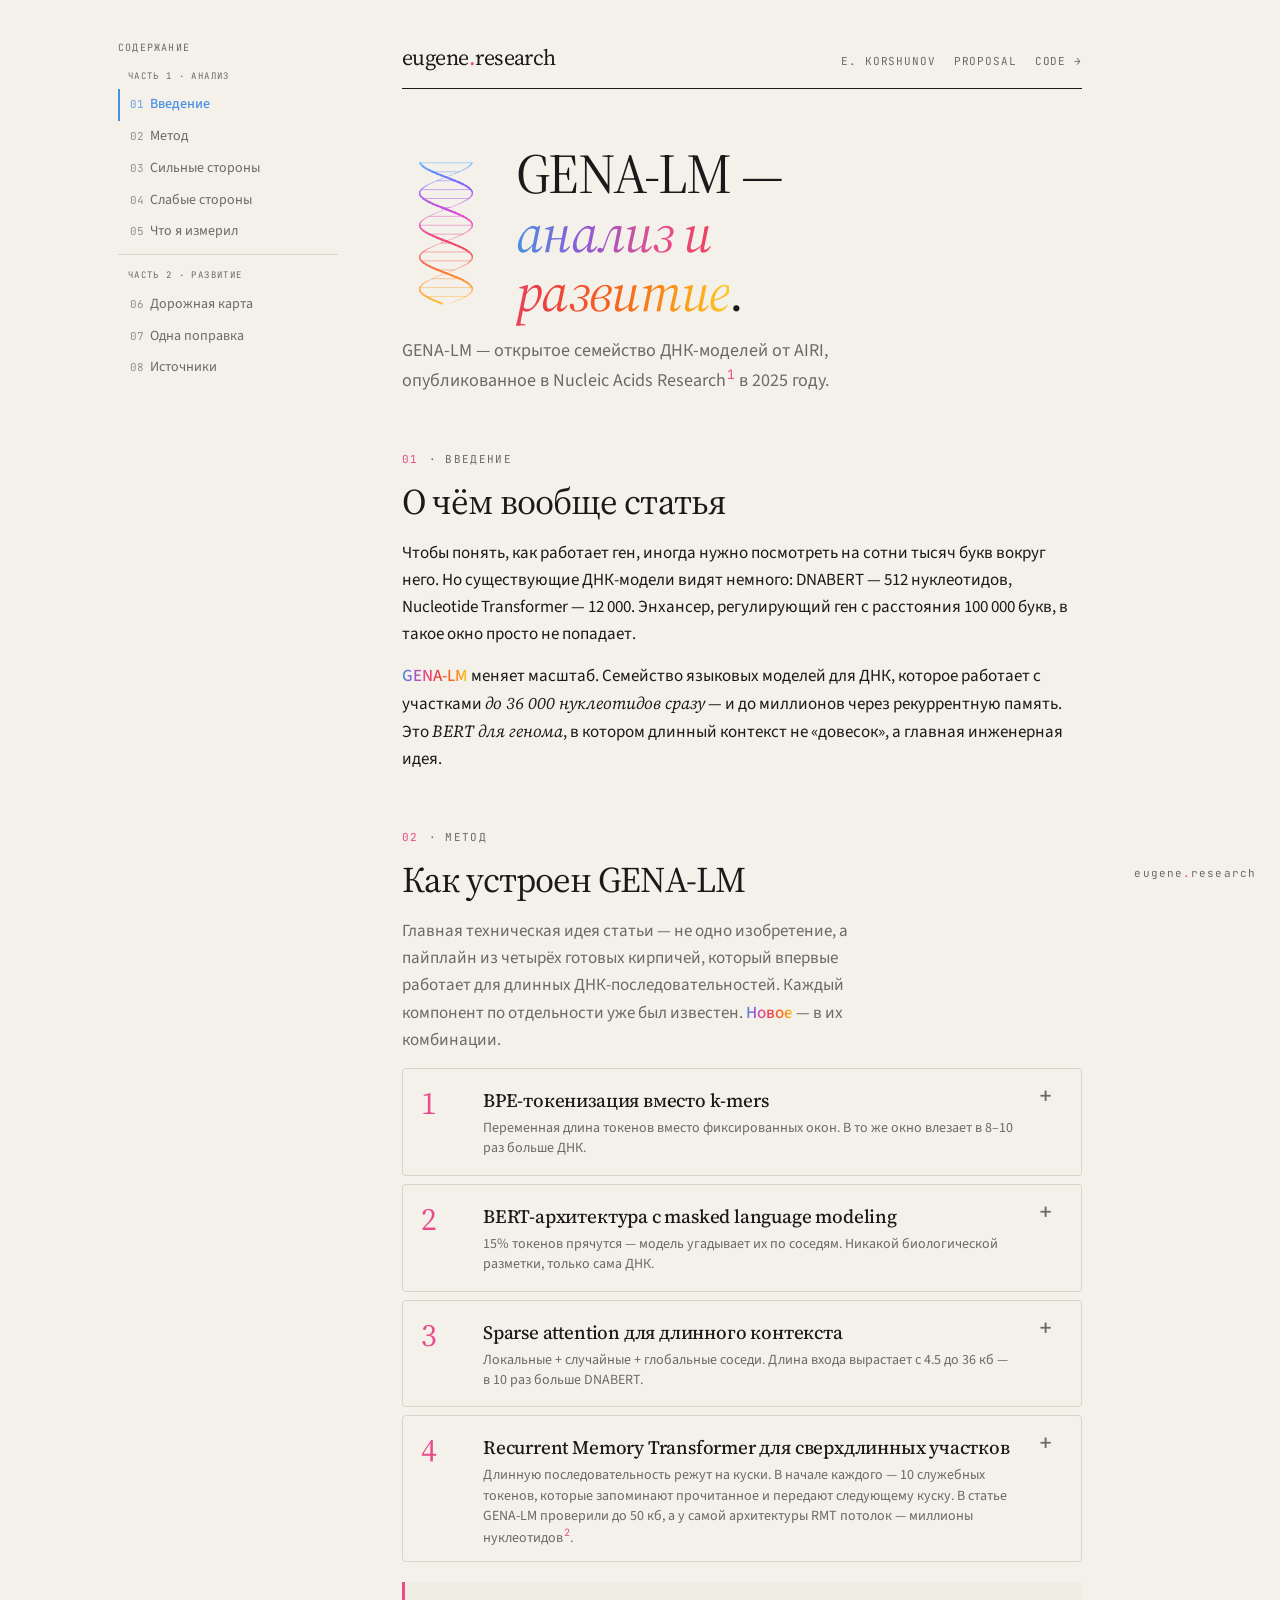
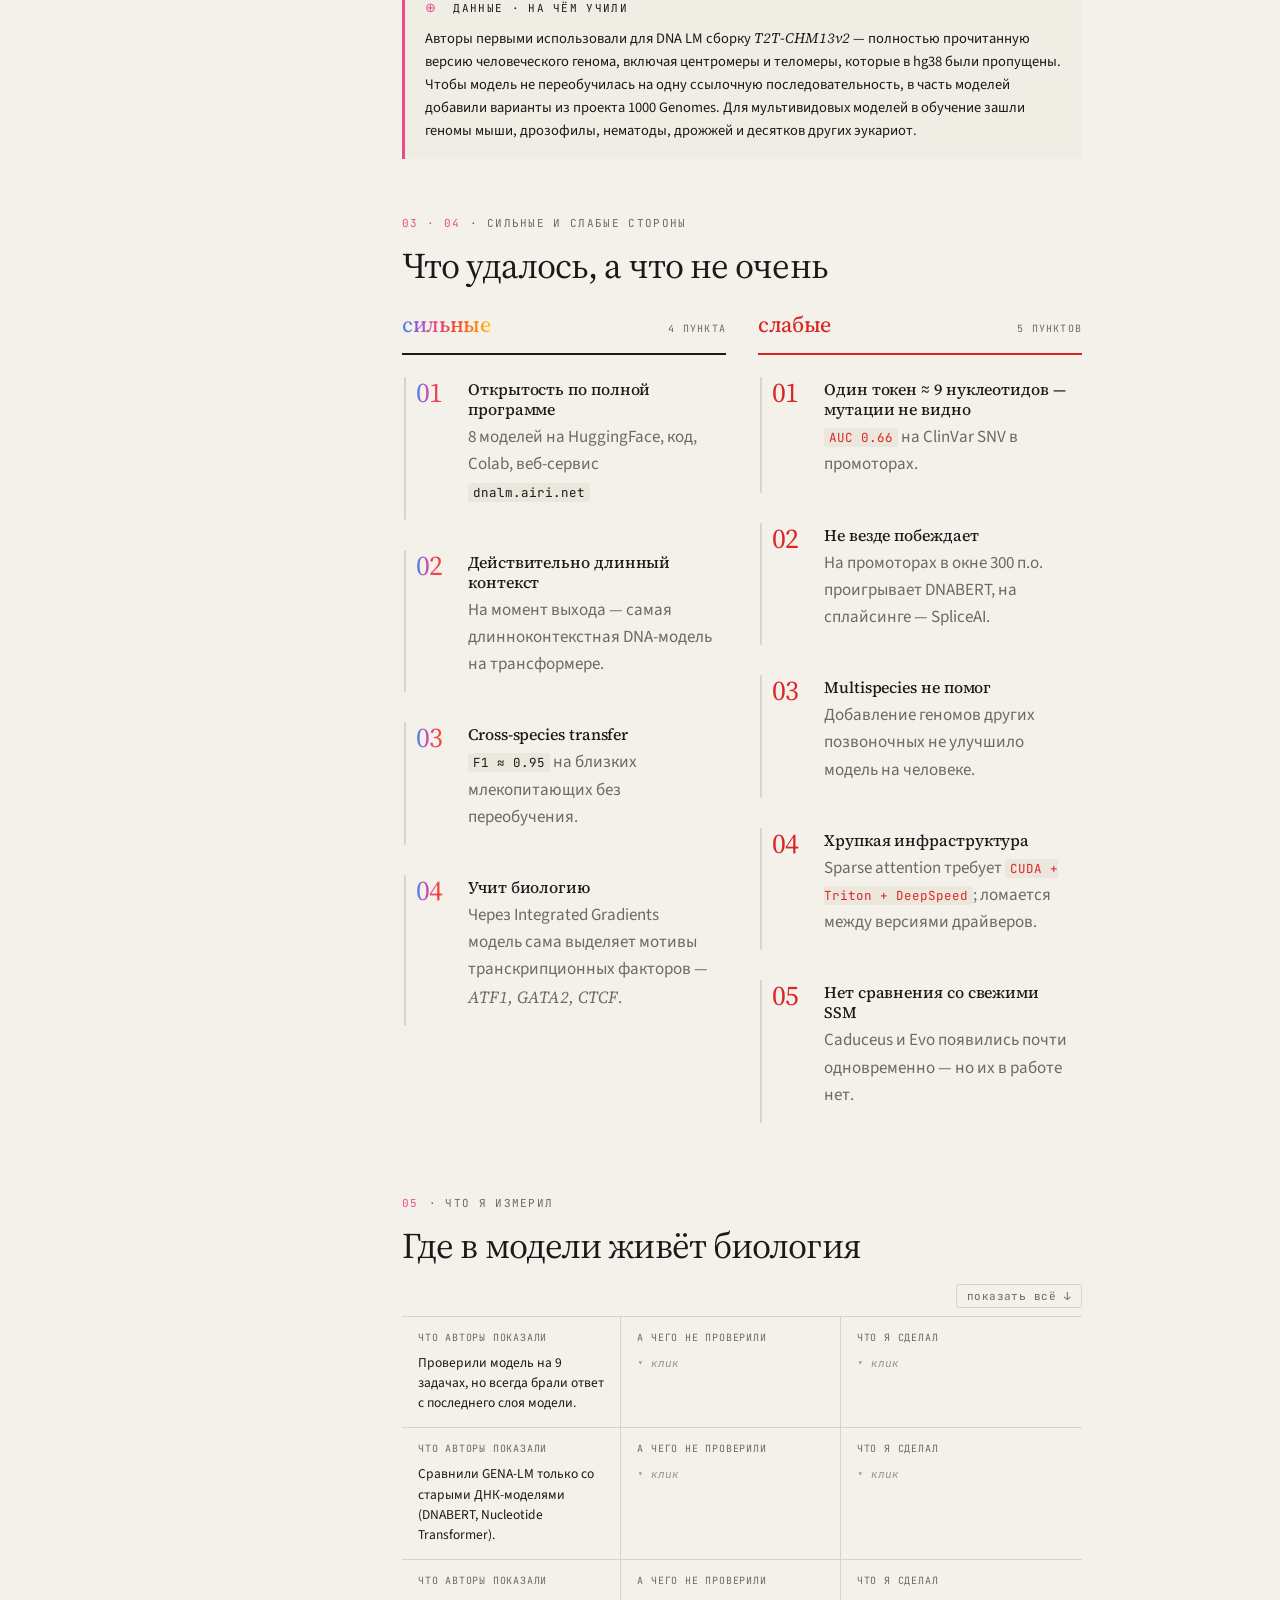
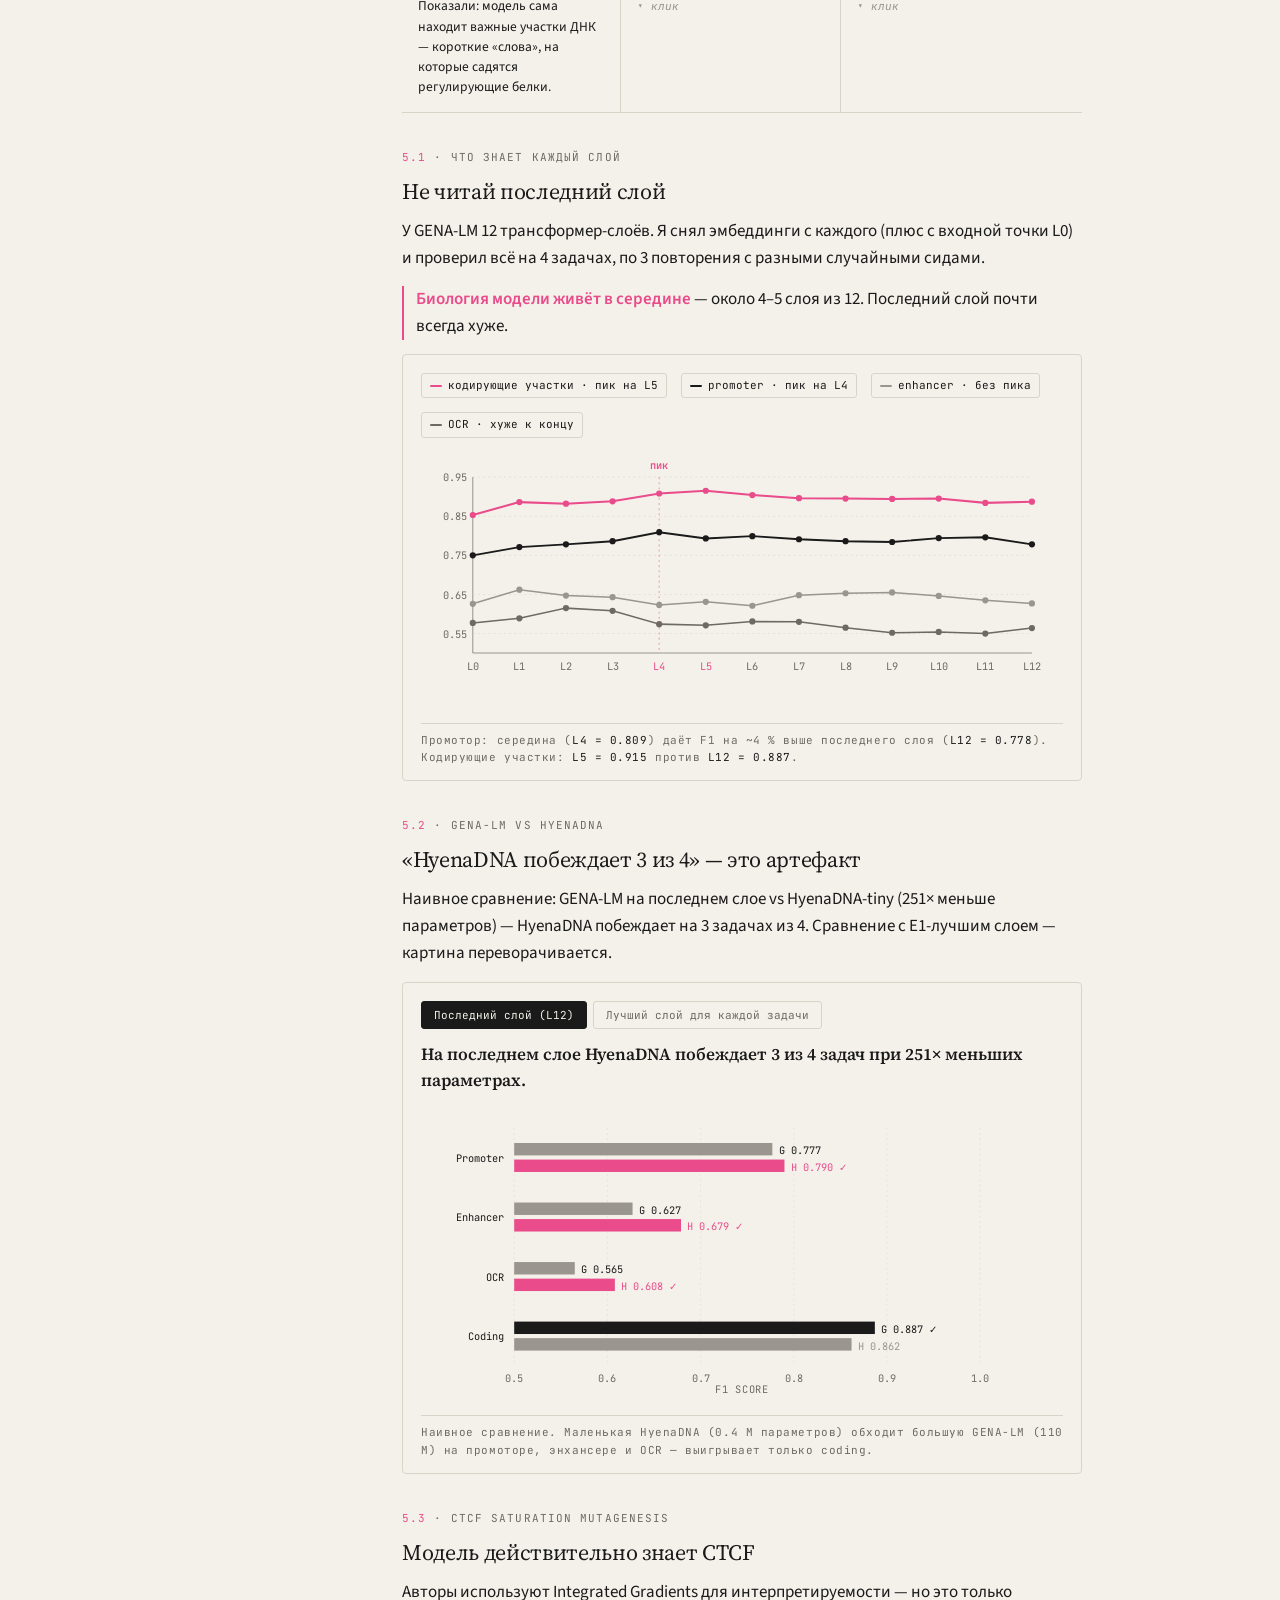
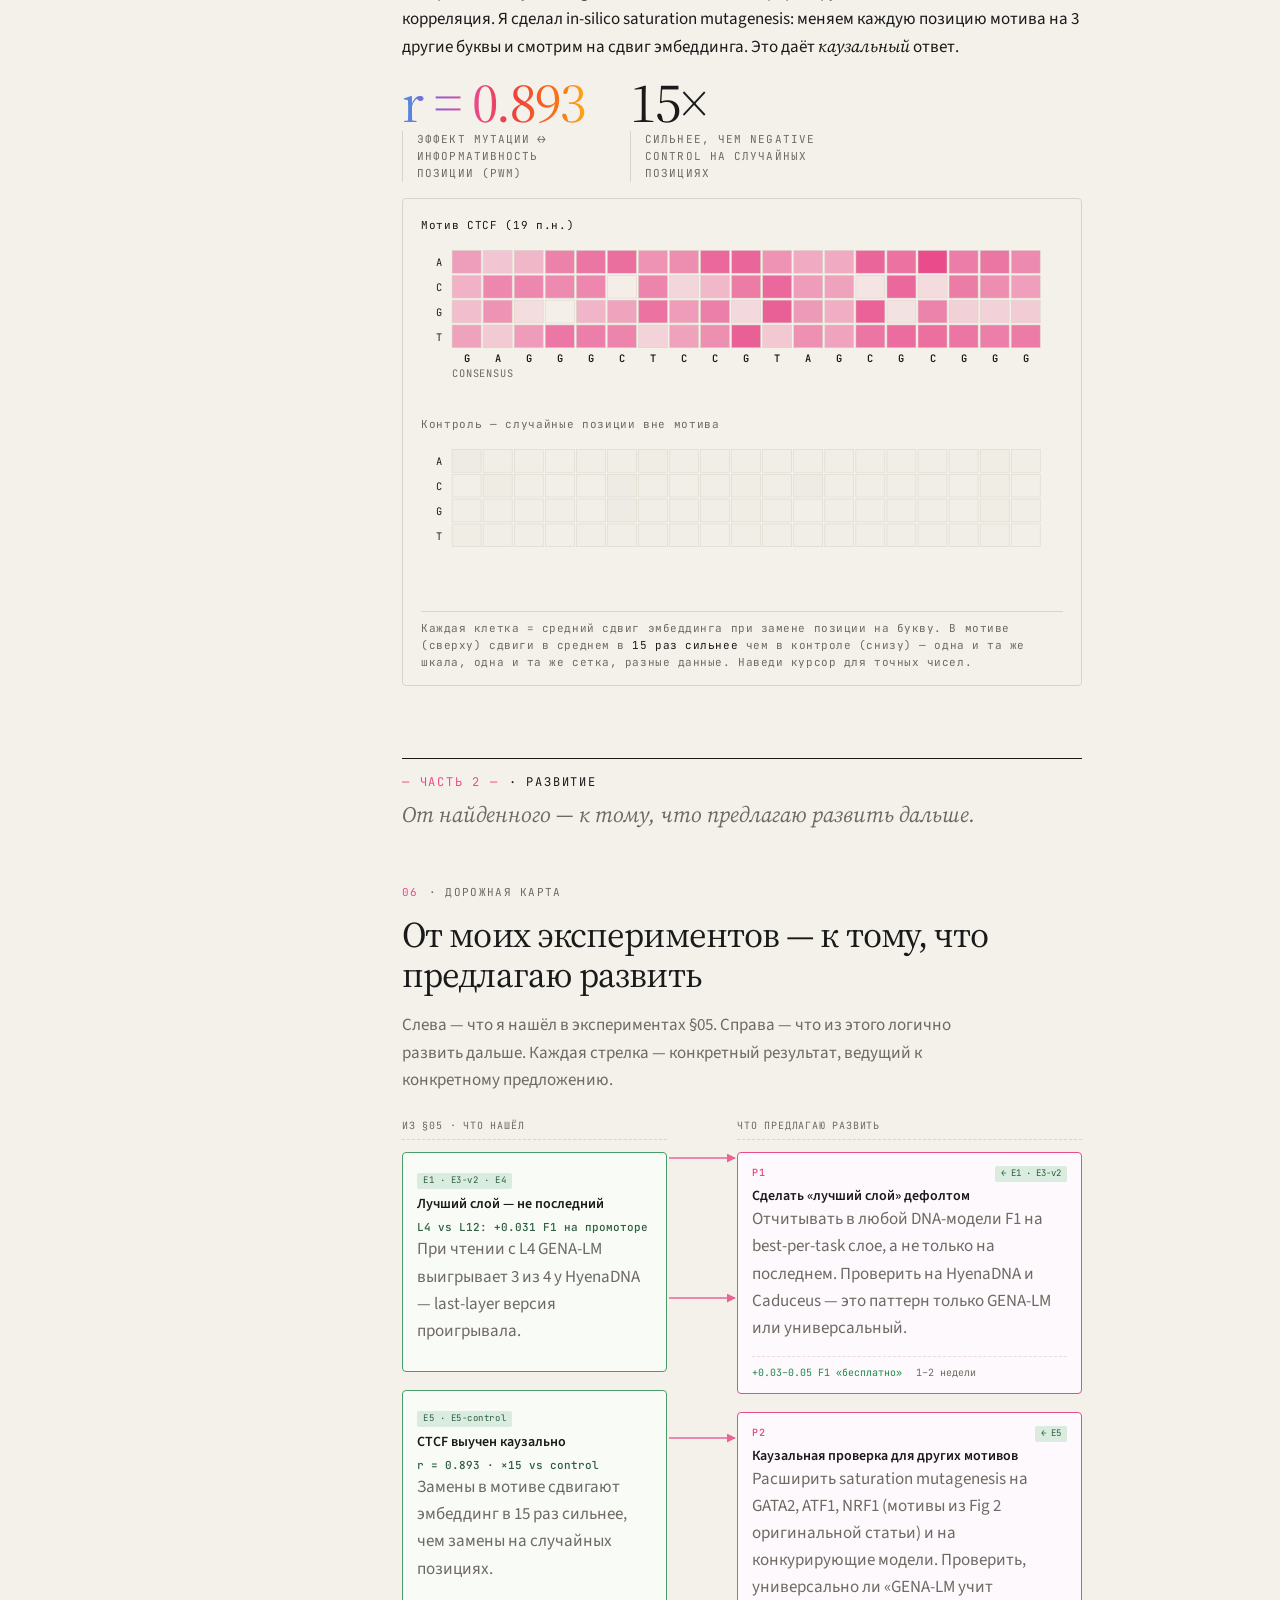
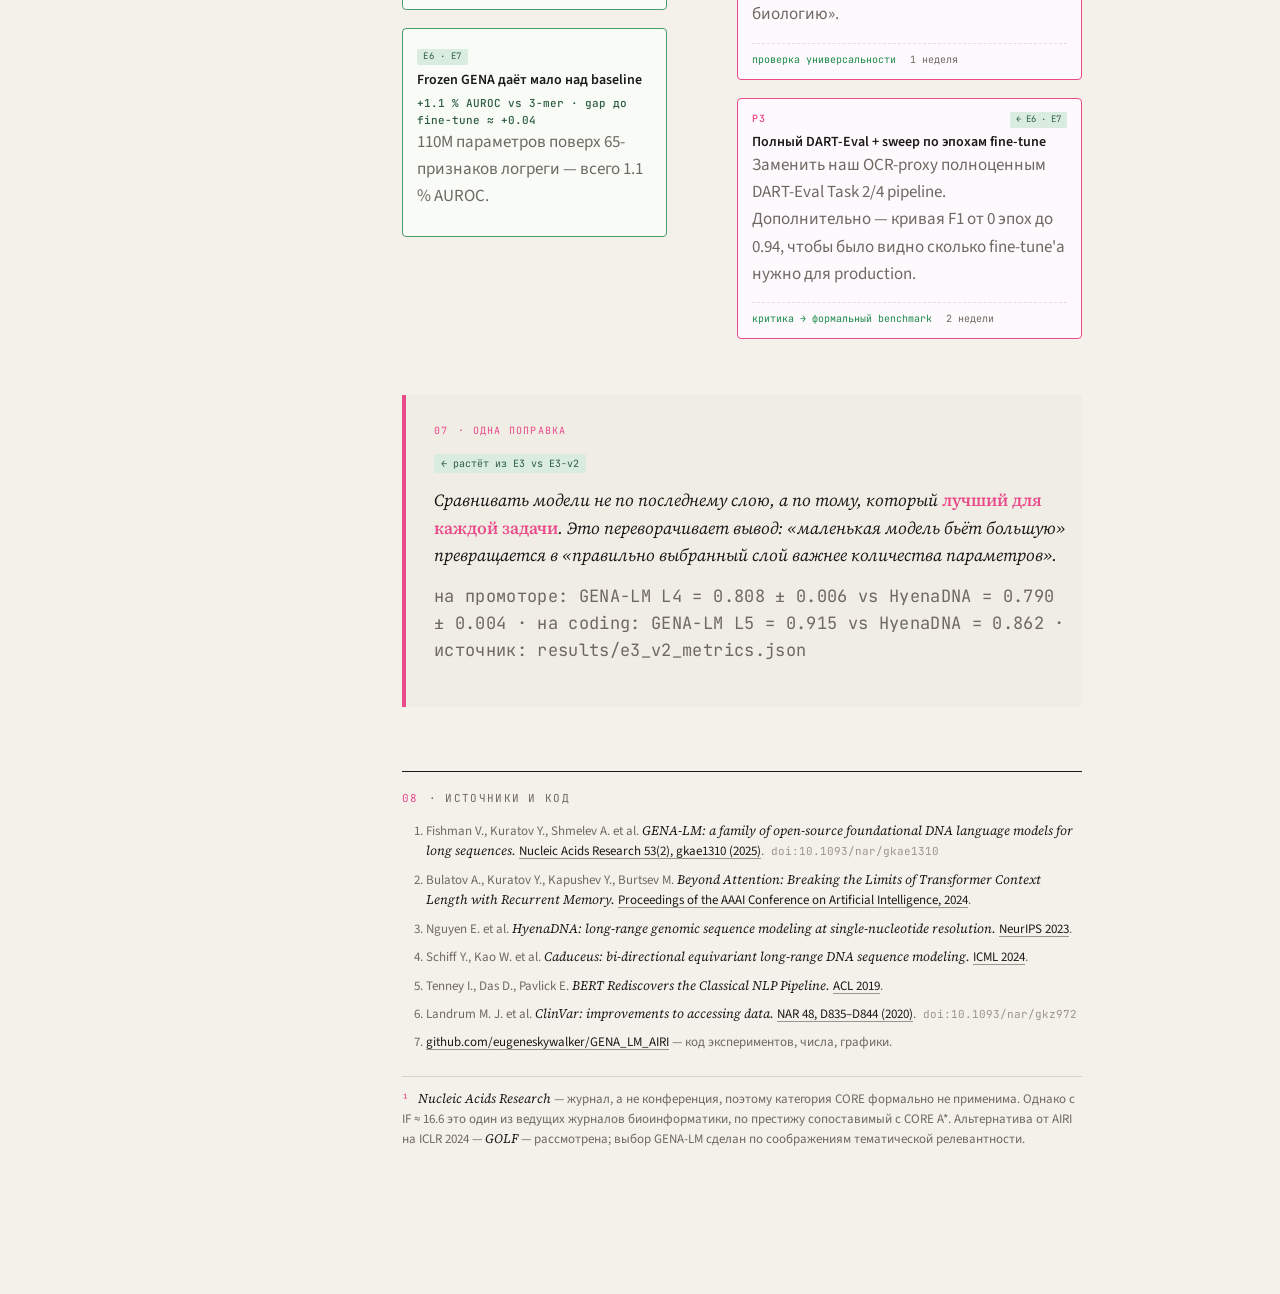
==== commit 77b7fdd1: "fix(tooltips): switch all chart tooltips to position:fixed + viewport coords Previous fix using svg." ====
--- a/landing/index.html
+++ b/landing/index.html
@@ -513,10 +513,10 @@
     width: 12px; height: 2px; border-radius: 1px;
   }
   .chart-tooltip {
-    position: absolute; pointer-events: none;
+    position: fixed; pointer-events: none;
     background: var(--ink); color: var(--paper);
     font-family: var(--font-mono); font-size: 11px;
-    padding: 8px 11px; border-radius: 3px; z-index: 10;
+    padding: 8px 11px; border-radius: 3px; z-index: 1000;
     white-space: pre; line-height: 1.5;
     transform: translate(-50%, -100%);
   }
@@ -4845,9 +4845,9 @@
           const cx = parseFloat(hit.getAttribute('cx'));
           const cy = parseFloat(hit.getAttribute('cy'));
           const scaleX = rect.width / W, scaleY = rect.height / H;
-          // svg.offsetLeft/offsetTop = svg's position inside .chart (tooltip's offsetParent)
-          tooltip.style.left = (svg.offsetLeft + cx * scaleX) + 'px';
-          tooltip.style.top  = (svg.offsetTop + cy * scaleY - 8) + 'px';
+          // tooltip uses position: fixed → coordinates are viewport-relative
+          tooltip.style.left = (rect.left + cx * scaleX) + 'px';
+          tooltip.style.top  = (rect.top + cy * scaleY - 8) + 'px';
         });
         hit.addEventListener('mouseleave', () => {
           tooltip.hidden = true;
@@ -4950,8 +4950,8 @@
           const x = parseFloat(bar.getAttribute('x')) + parseFloat(bar.getAttribute('width'));
           const y = parseFloat(bar.getAttribute('y'));
           const scaleX = rect.width / W, scaleY = rect.height / H;
-          tooltip.style.left = (svg.offsetLeft + x * scaleX) + 'px';
-          tooltip.style.top = (svg.offsetTop + y * scaleY - 6) + 'px';
+          tooltip.style.left = (rect.left + x * scaleX) + 'px';
+          tooltip.style.top = (rect.top + y * scaleY - 6) + 'px';
         });
         bar.addEventListener('mouseleave', () => {
           tooltip.hidden = true;
@@ -5037,8 +5037,8 @@
           const cellCx = parseFloat(cell.getAttribute('x')) + cellW / 2;
           const cellCy = parseFloat(cell.getAttribute('y'));
           const scaleX = rect.width / 620, scaleY = rect.height / 150;
-          tooltip.style.left = (svg.offsetLeft + cellCx * scaleX) + 'px';
-          tooltip.style.top = (svg.offsetTop + cellCy * scaleY - 6) + 'px';
+          tooltip.style.left = (rect.left + cellCx * scaleX) + 'px';
+          tooltip.style.top = (rect.top + cellCy * scaleY - 6) + 'px';
         });
         cell.addEventListener('mouseleave', () => { tooltip.hidden = true; });
       });
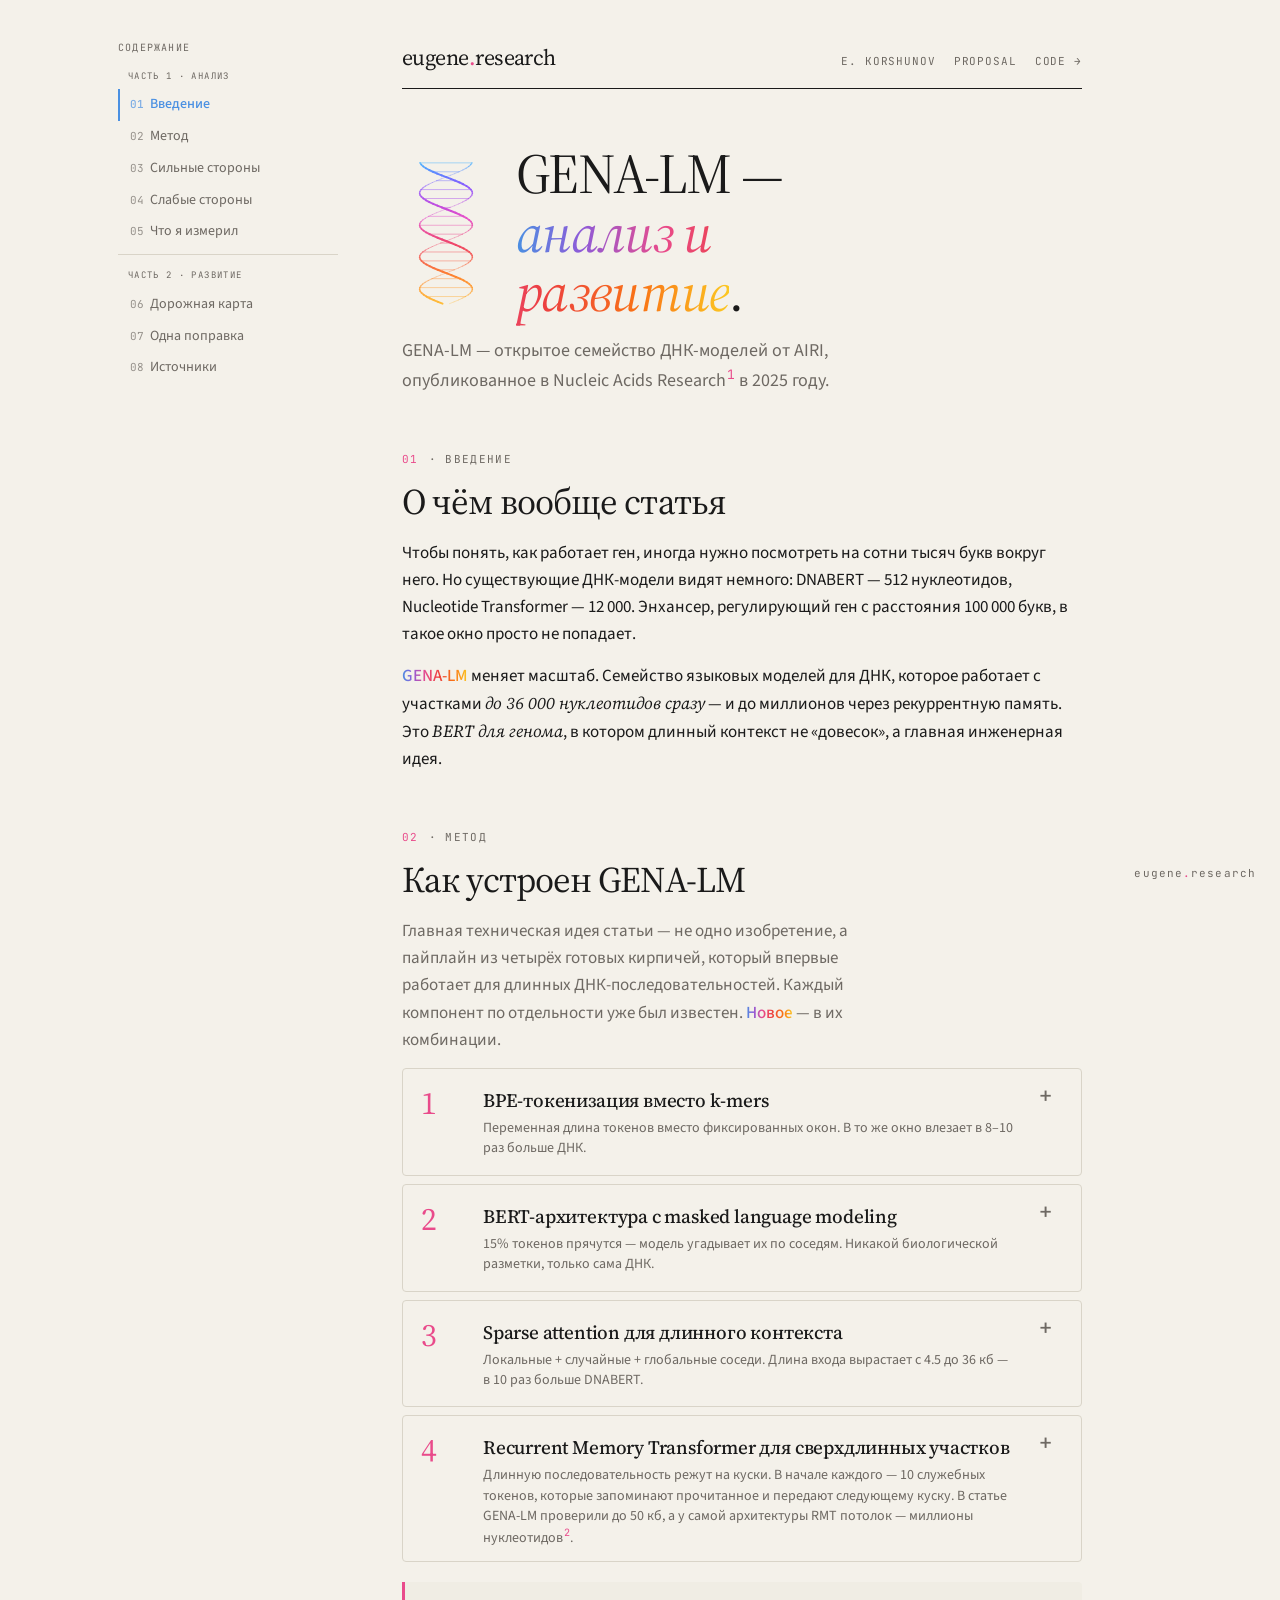
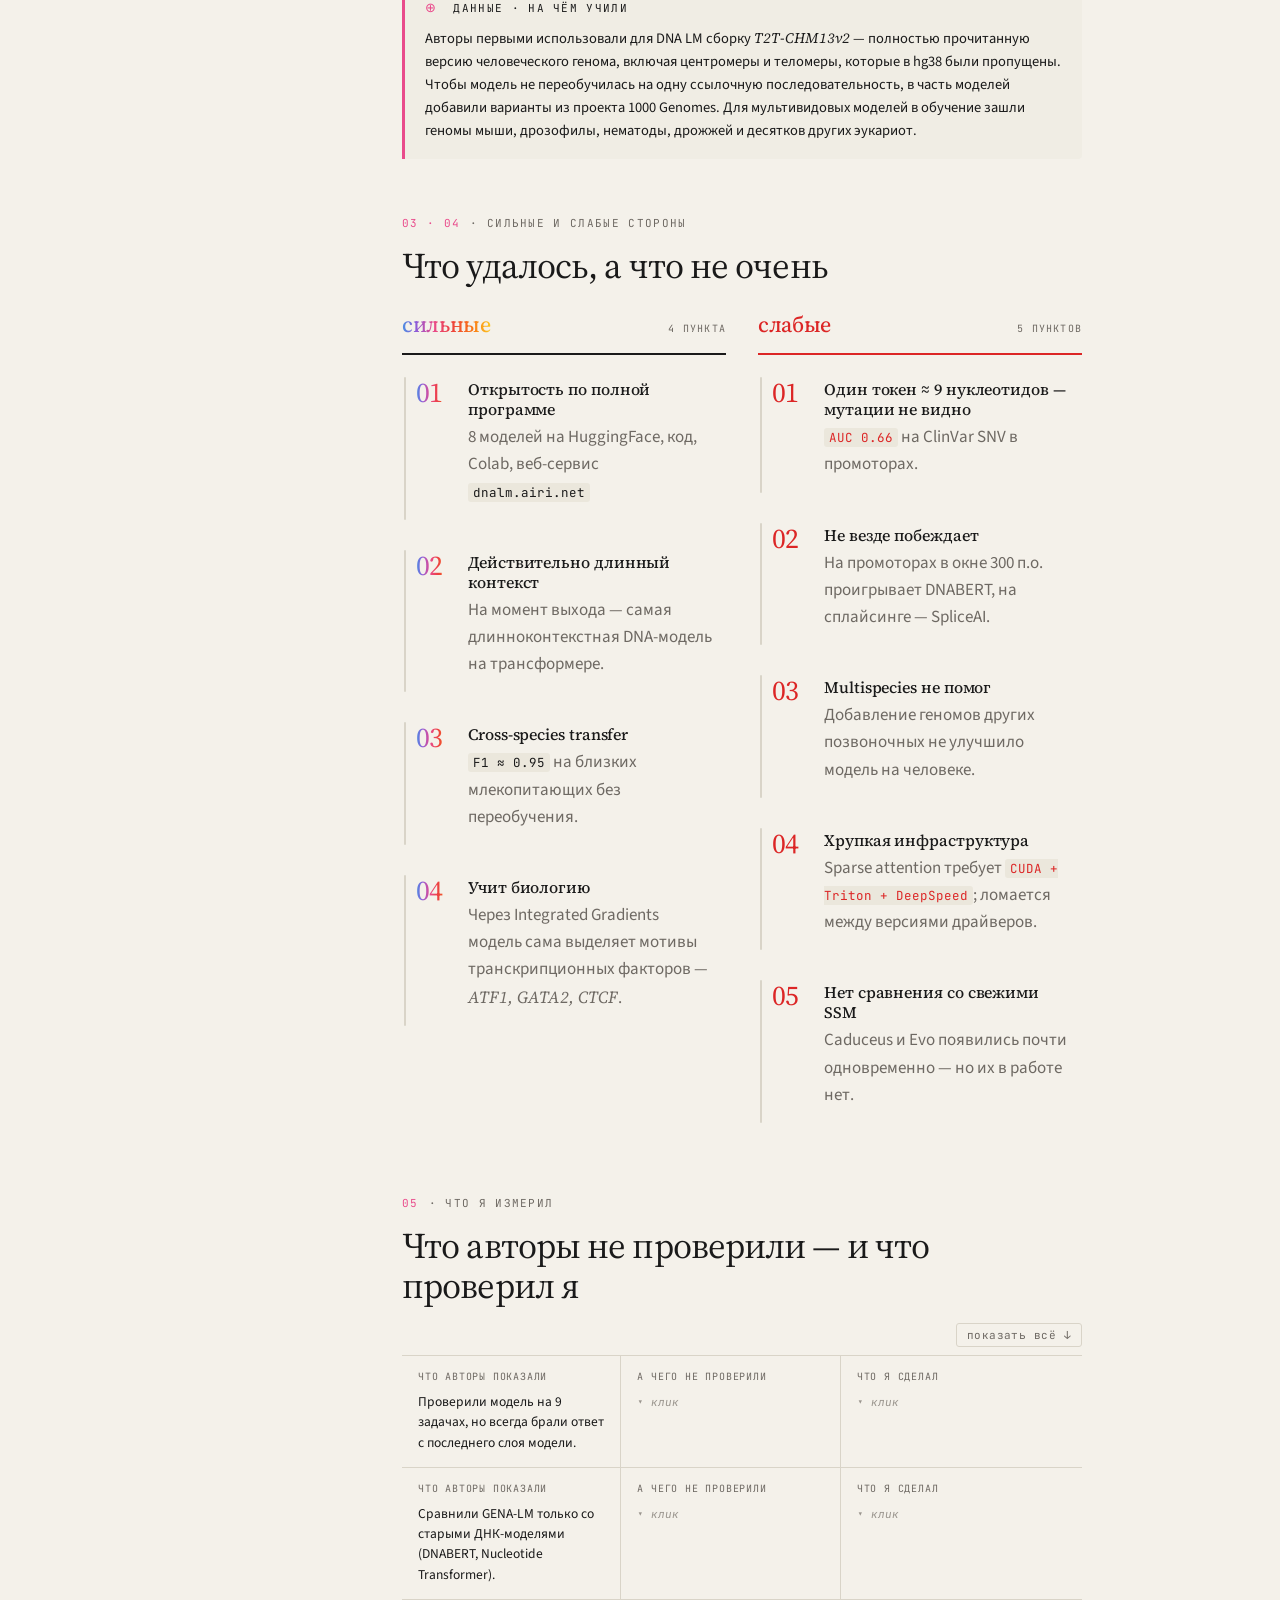
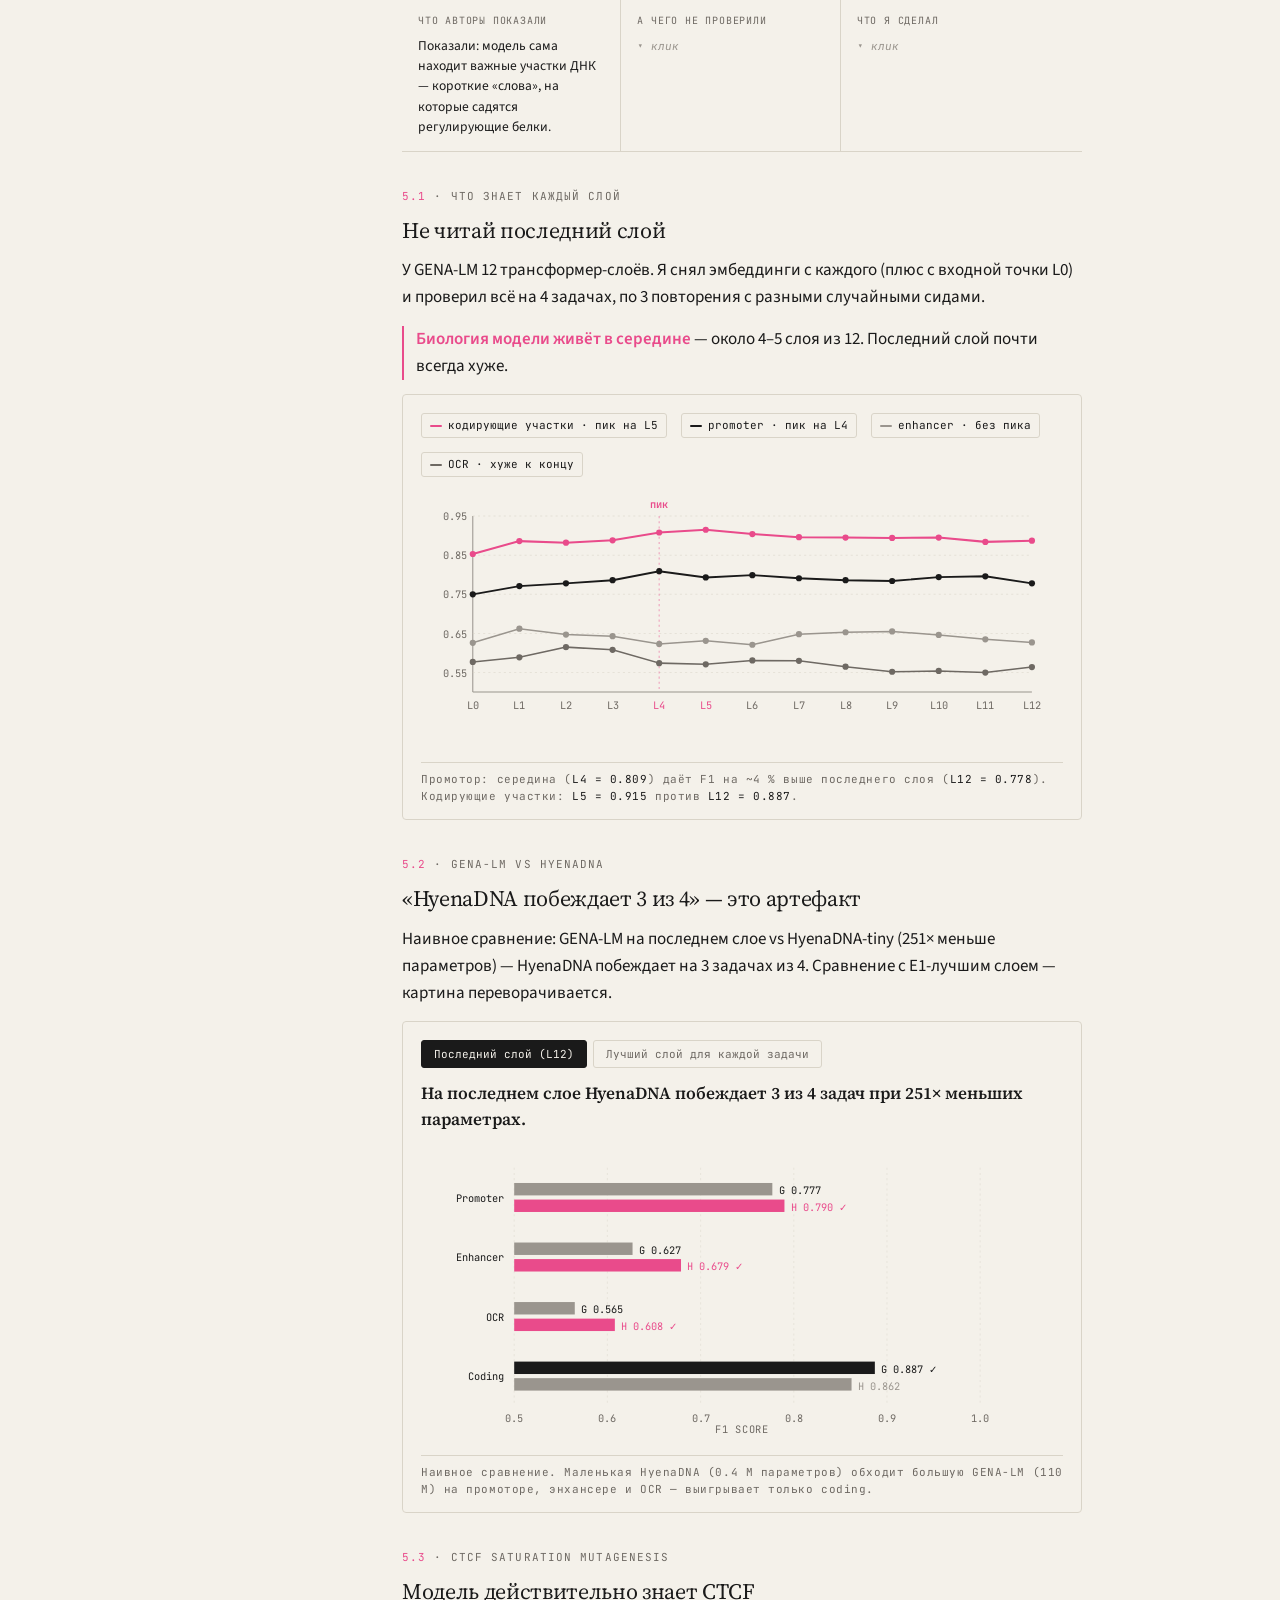
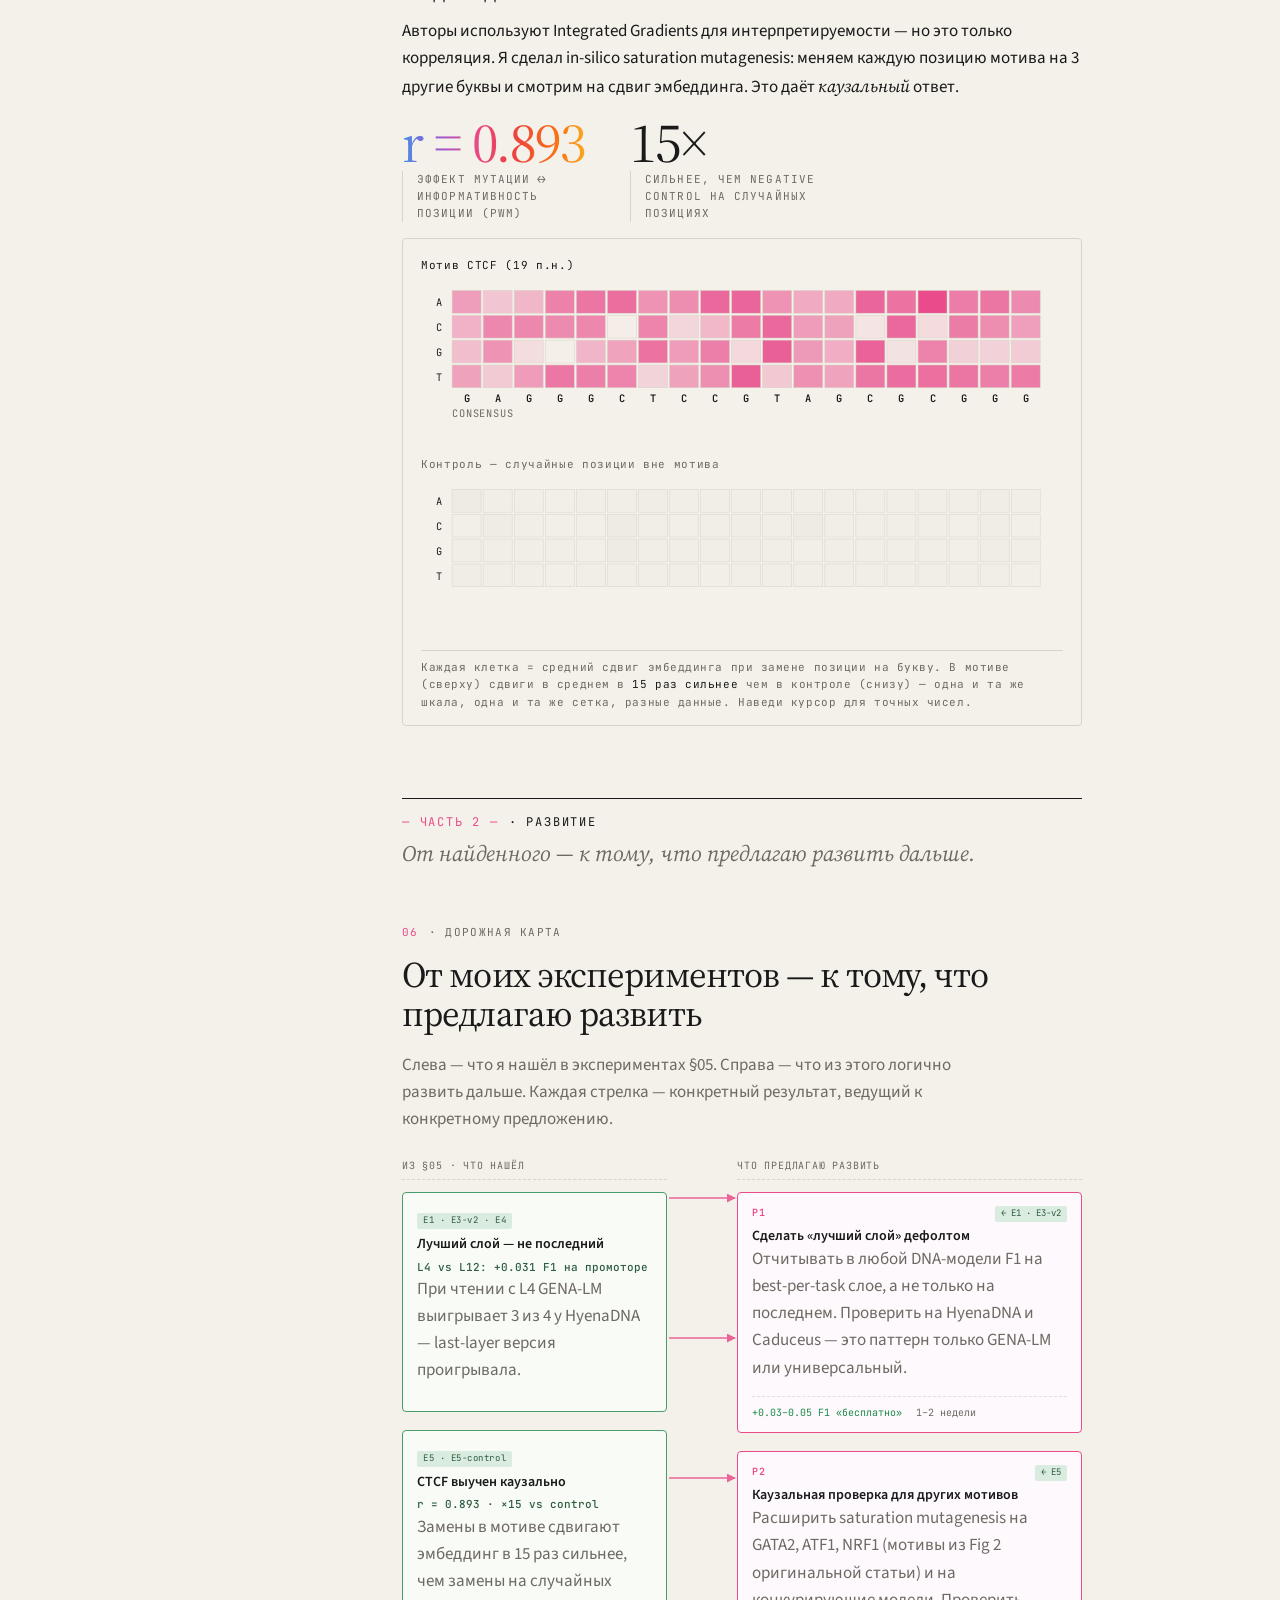
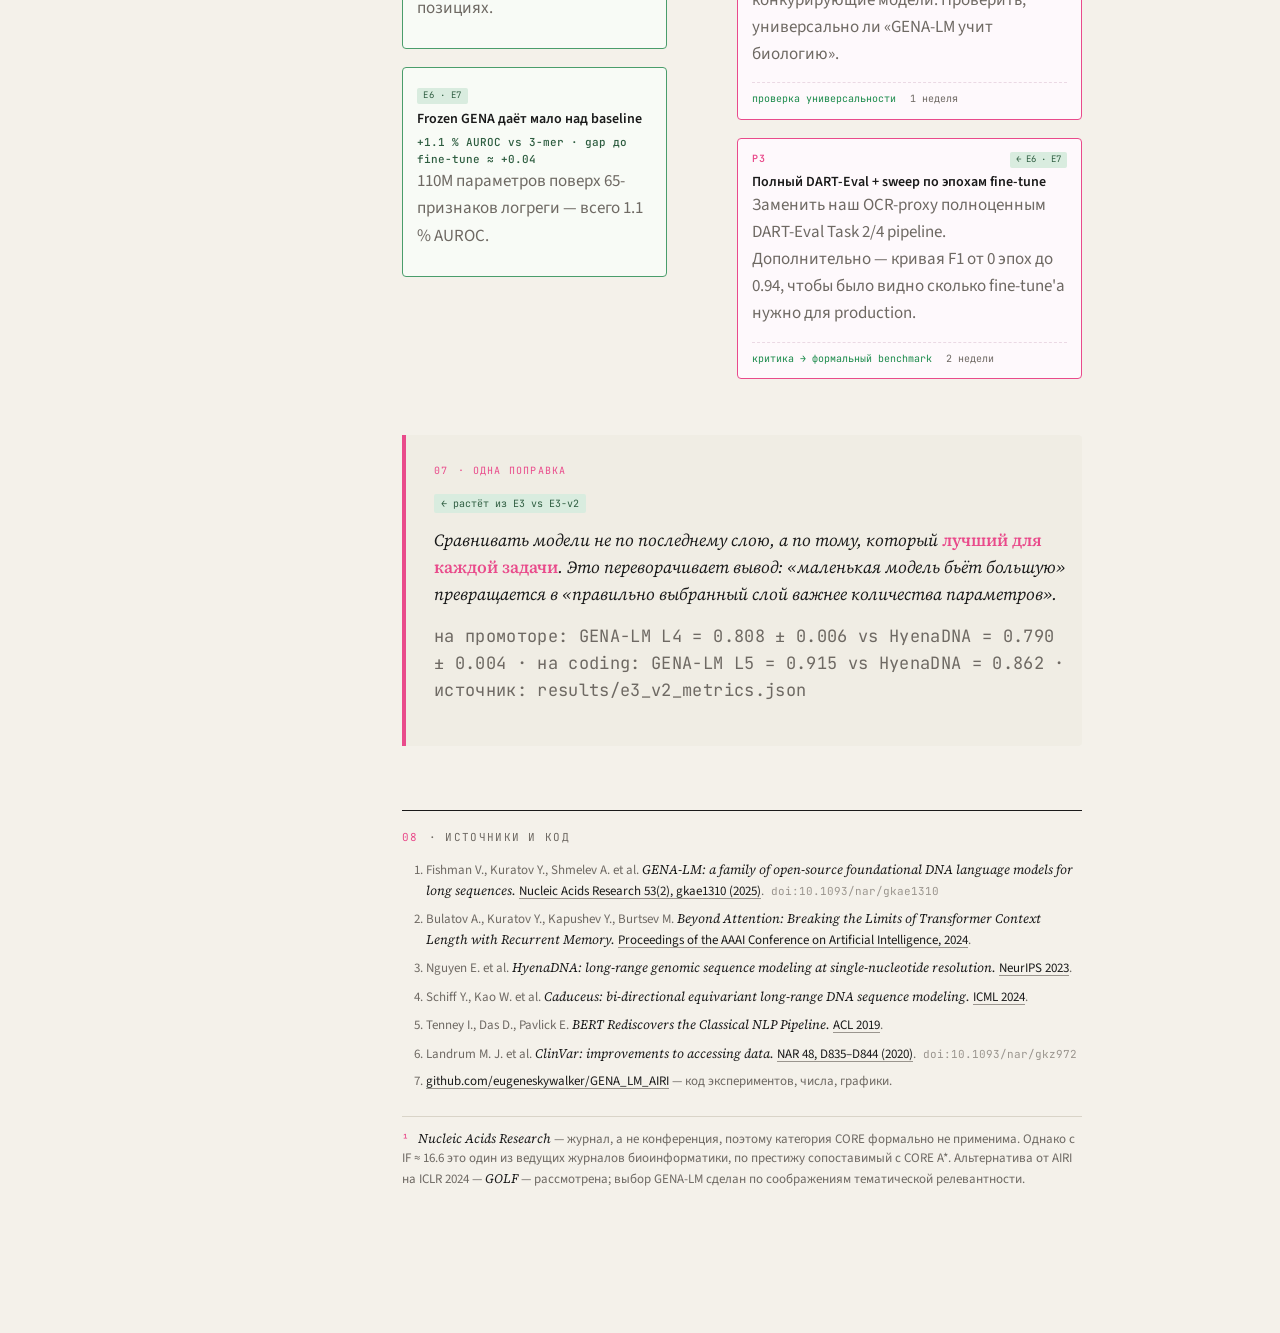
==== commit 410814eb: "copy(exp): rename §05 H2 to match new study-card framing Was: 'Где в модели живёт биология' — fit on" ====
--- a/landing/index.html
+++ b/landing/index.html
@@ -4222,7 +4222,7 @@
 
 <section class="section" id="exp">
   <div class="eyebrow"><span class="num">05</span> · что я измерил</div>
-  <h2>Где в модели живёт биология</h2>
+  <h2>Что авторы не проверили — и что проверил я</h2>
 
   <div class="study-card">
     <div class="study-actions">
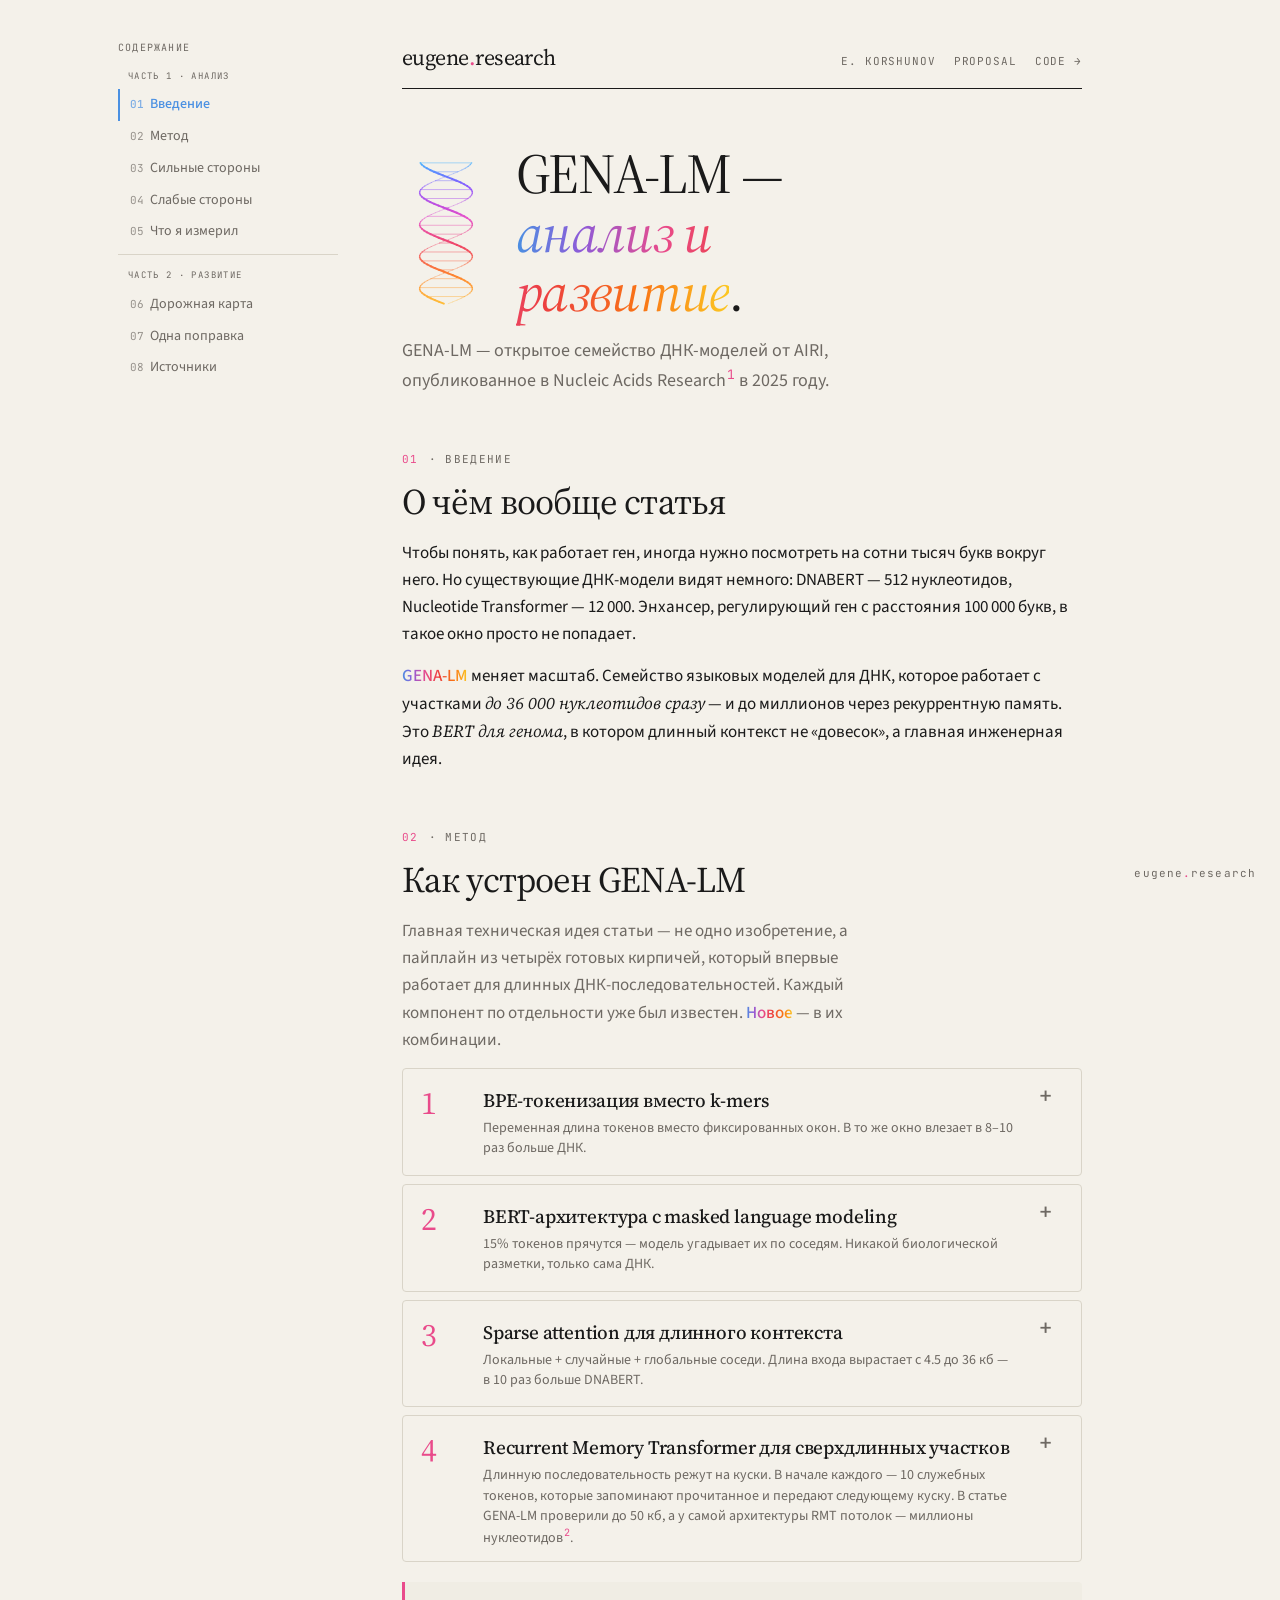
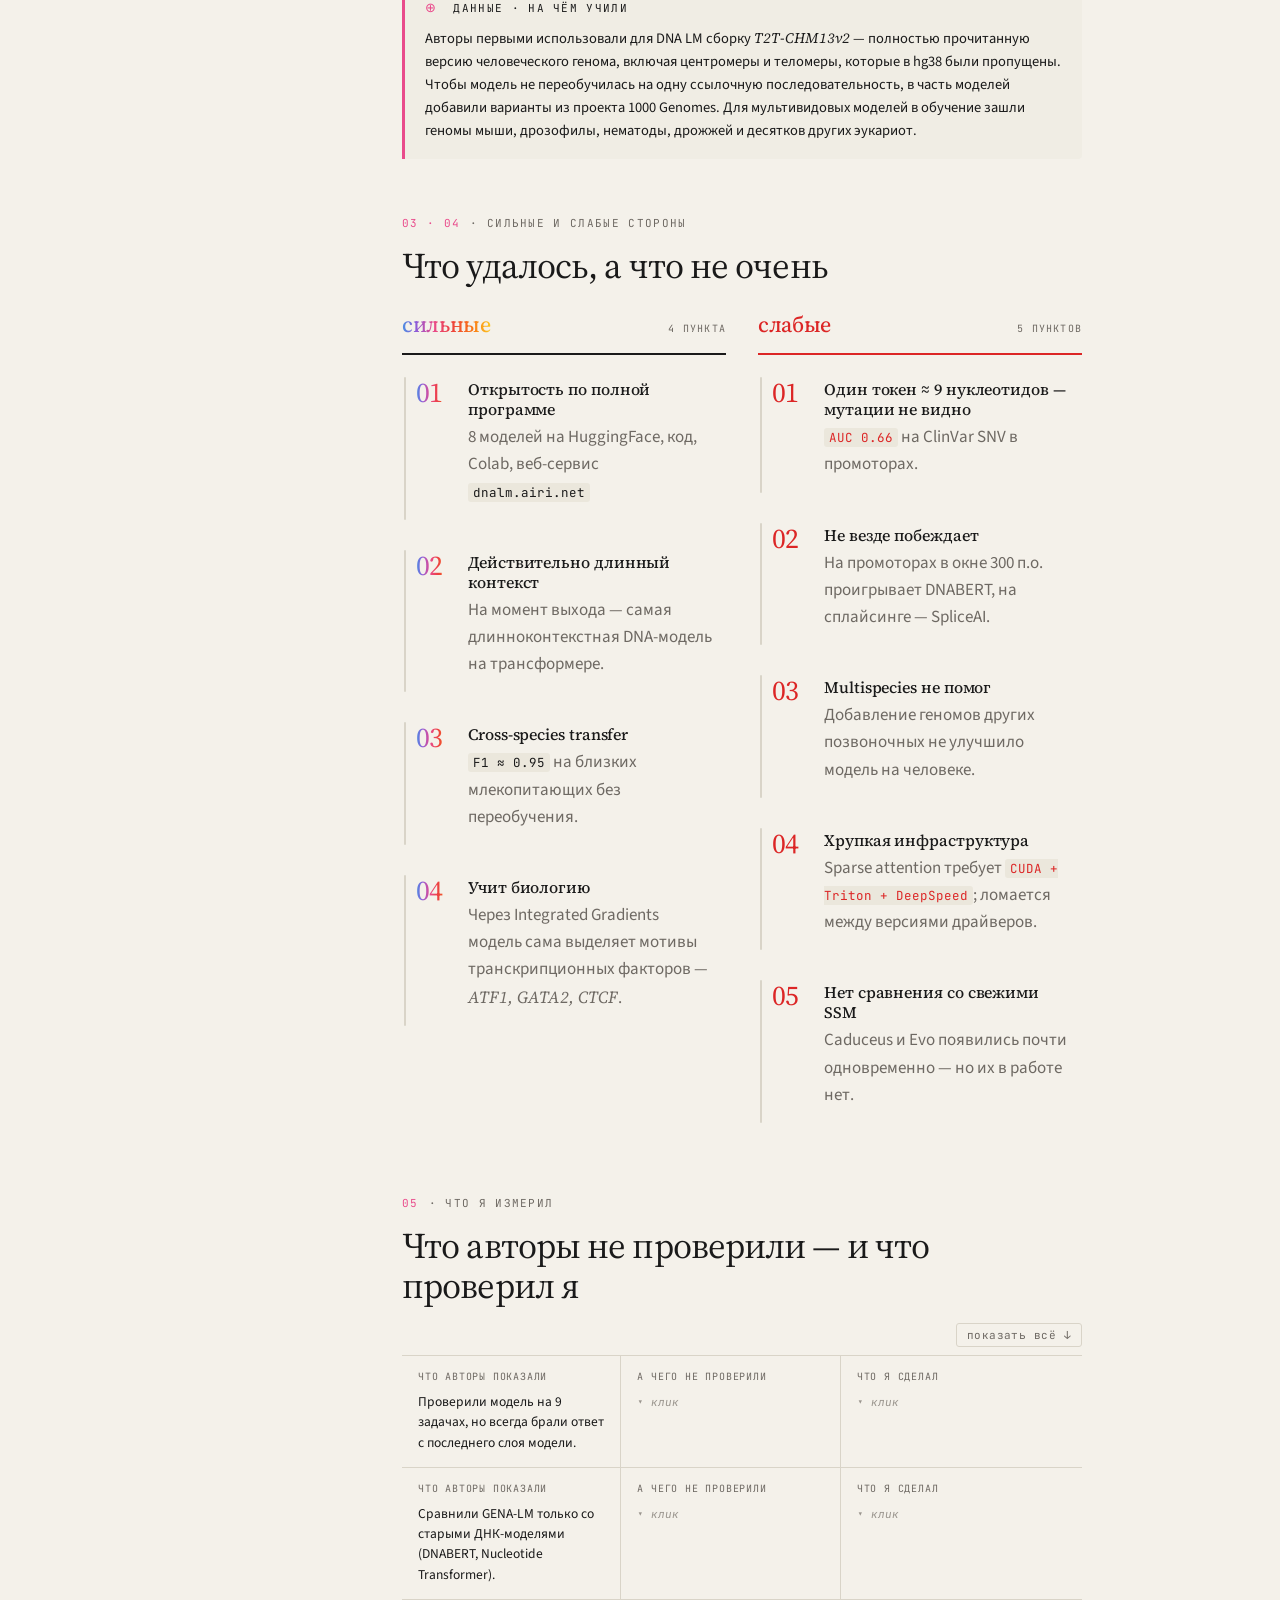
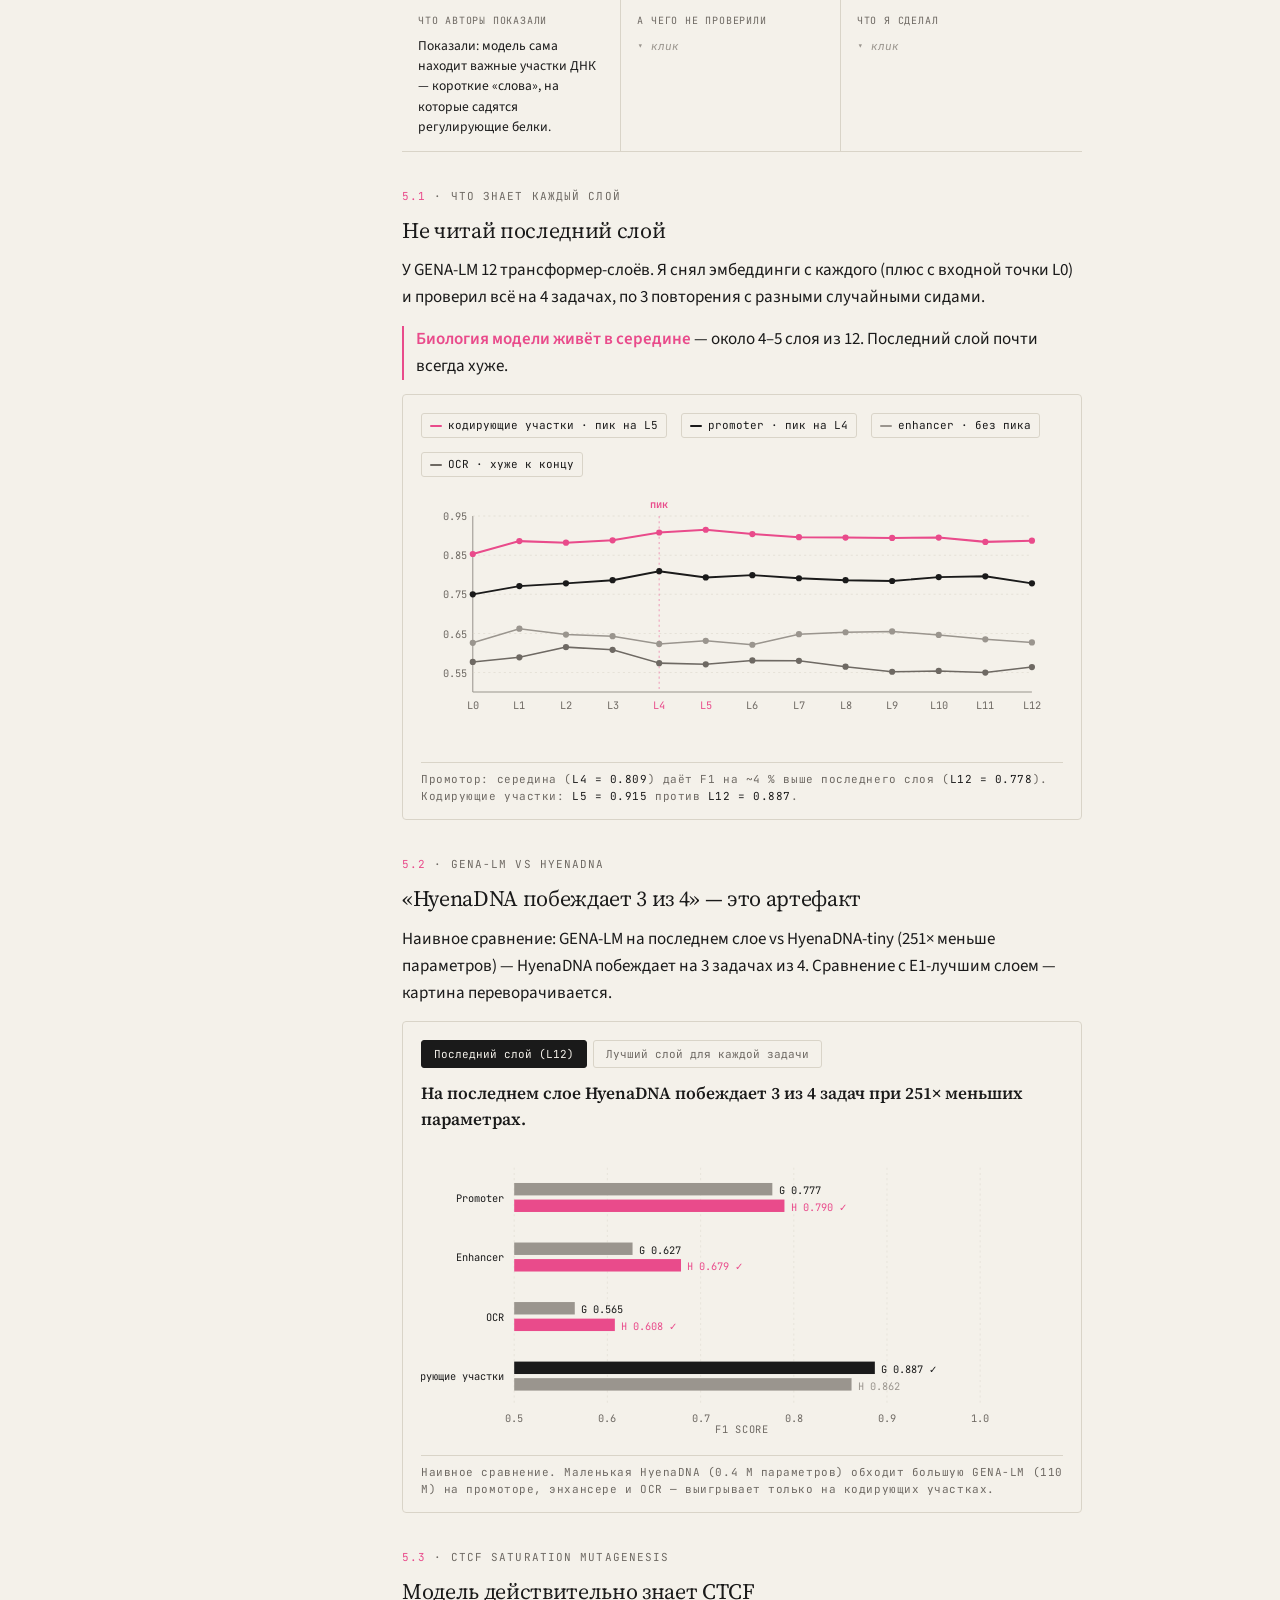
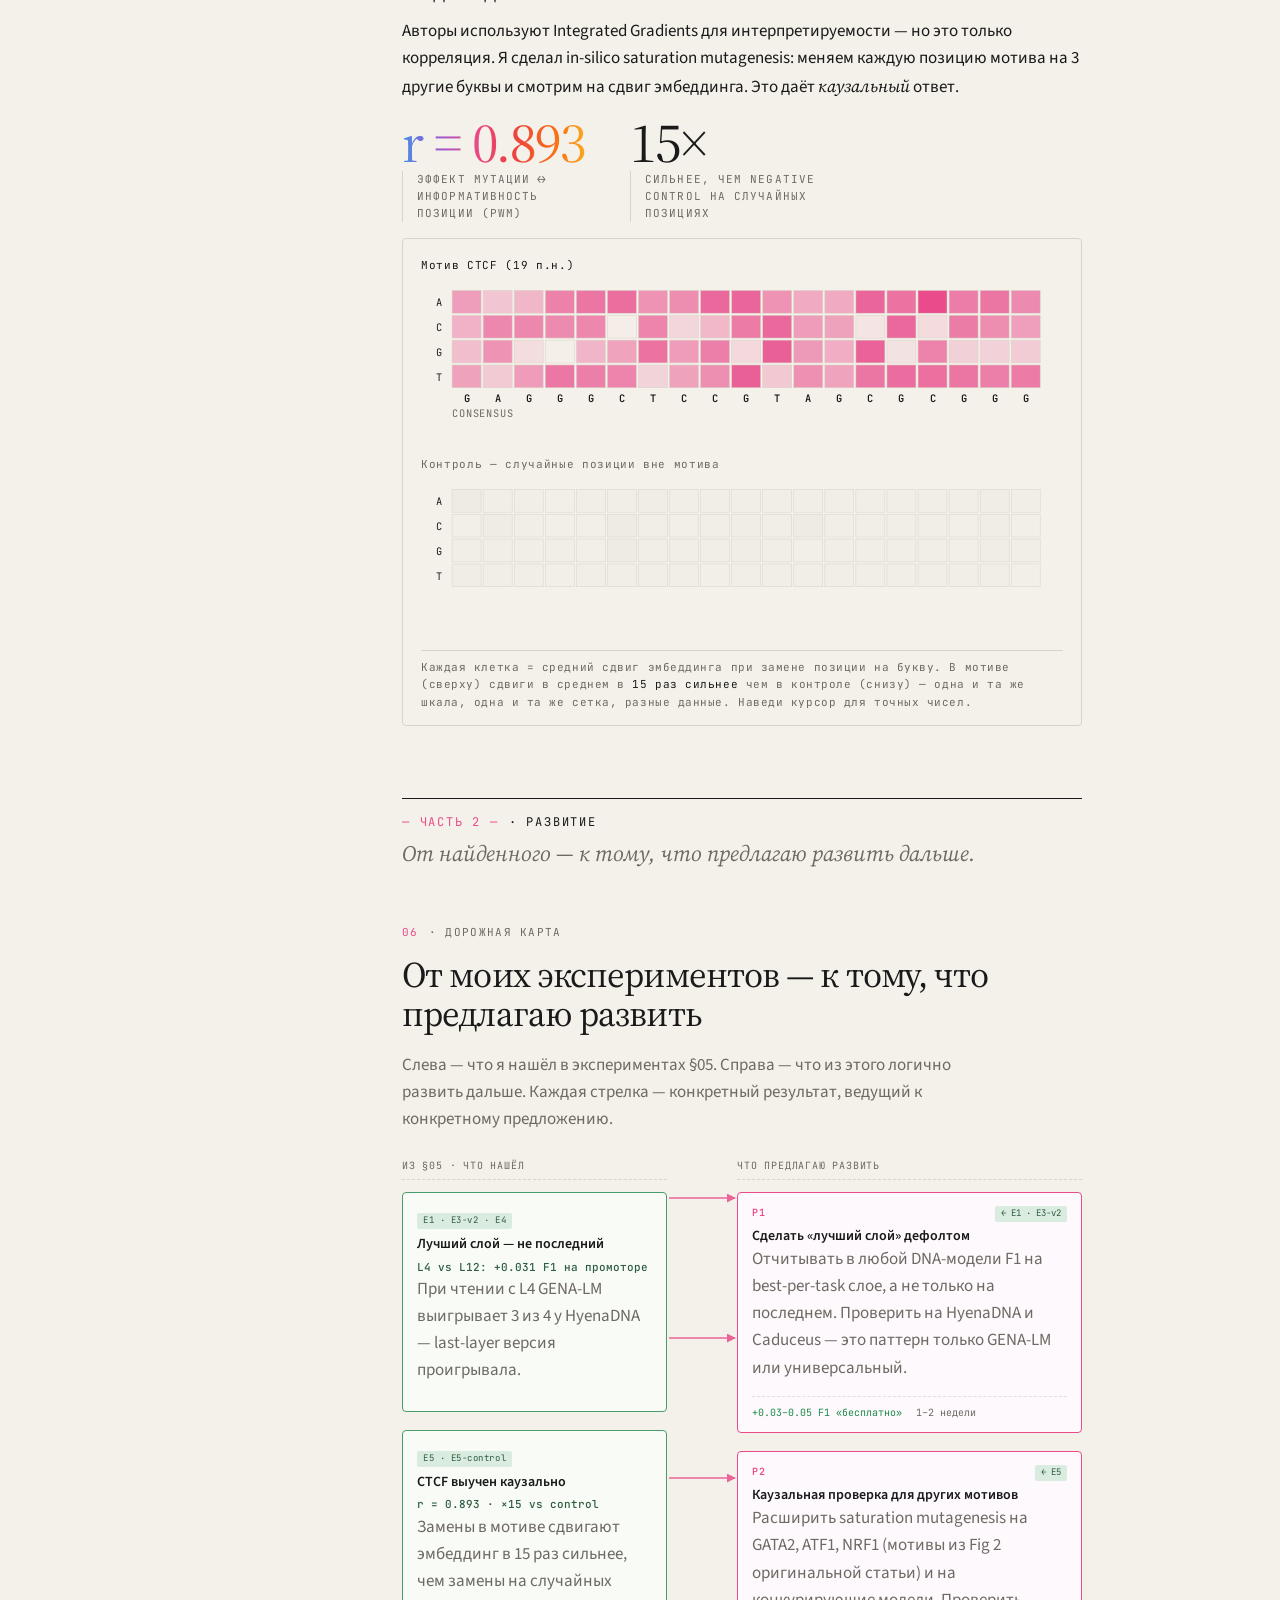
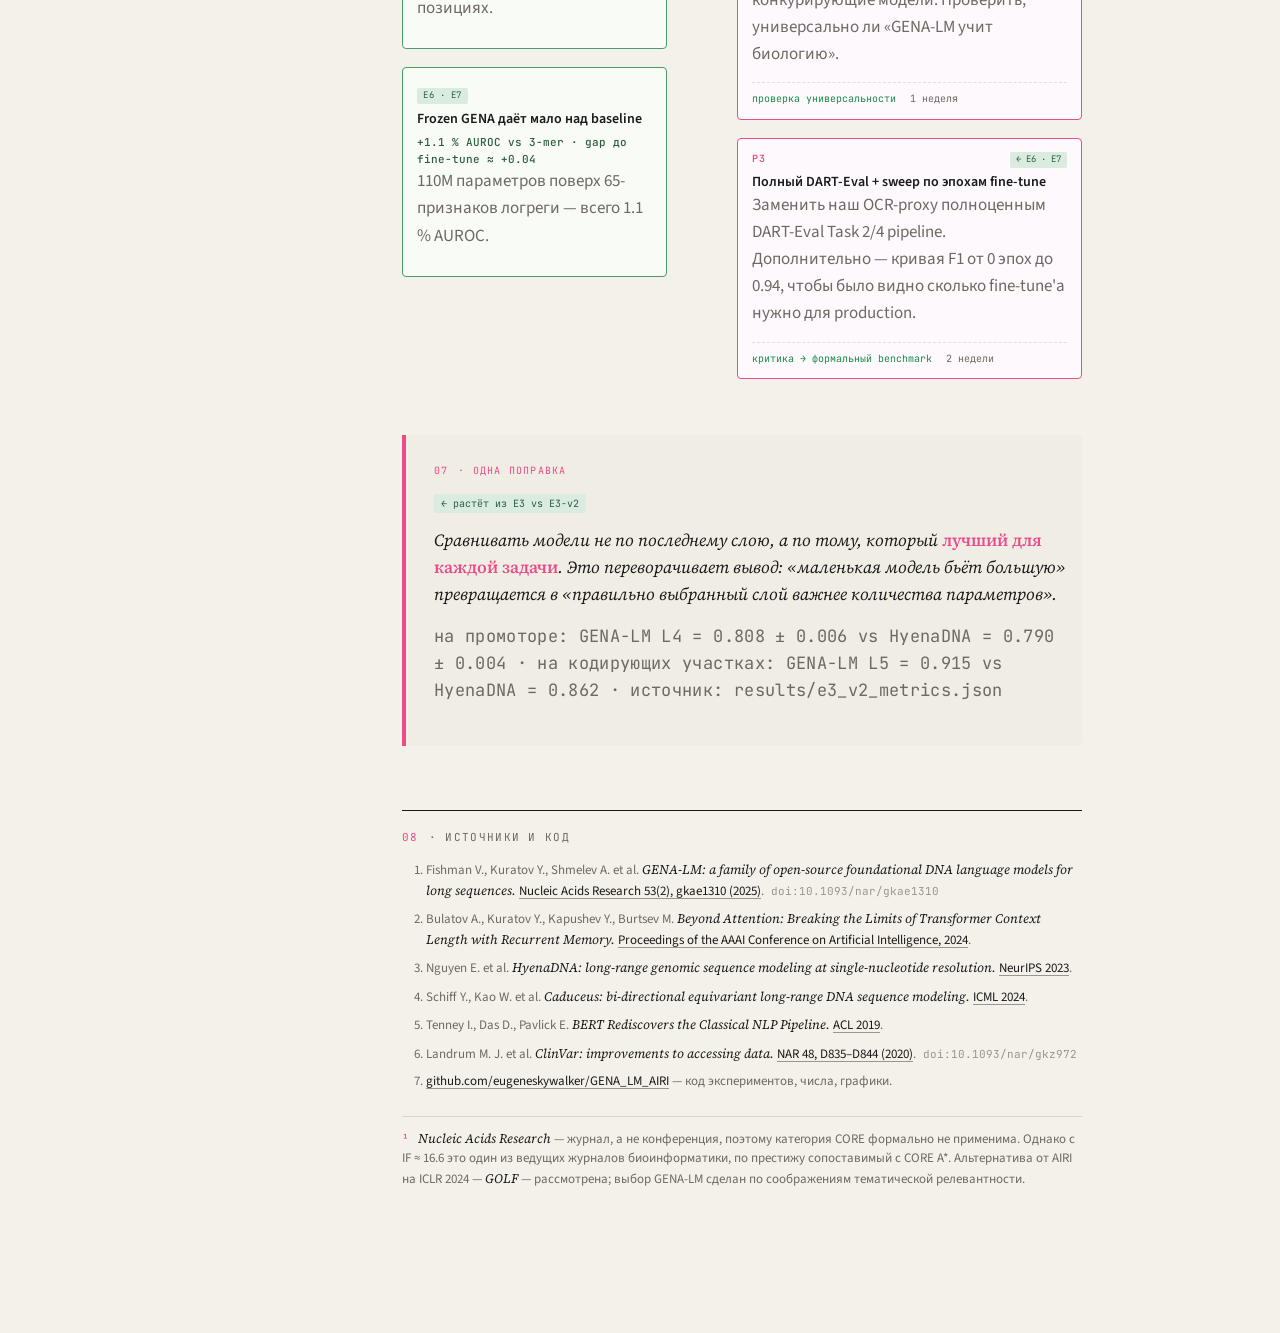
==== commit f55707a9: "copy(e3): translate Coding to Russian in chart labels, tooltip and captions" ====
--- a/landing/index.html
+++ b/landing/index.html
@@ -4467,7 +4467,7 @@
     Сравнивать модели не по последнему слою, а по тому, который <span class="oc-accent">лучший для каждой задачи</span>. Это переворачивает вывод: «маленькая модель бьёт большую» превращается в «правильно выбранный слой важнее количества параметров».
   </p>
   <p class="oc-numbers">
-    на промоторе: GENA-LM L4 = 0.808 ± 0.006 vs HyenaDNA = 0.790 ± 0.004 · на coding: GENA-LM L5 = 0.915 vs HyenaDNA = 0.862 · источник: results/e3_v2_metrics.json
+    на промоторе: GENA-LM L4 = 0.808 ± 0.006 vs HyenaDNA = 0.790 ± 0.004 · на кодирующих участках: GENA-LM L5 = 0.915 vs HyenaDNA = 0.862 · источник: results/e3_v2_metrics.json
   </p>
 </section>
 
@@ -4887,8 +4887,15 @@
       best_layer: 'На лучшем слое для каждой задачи GENA-LM выигрывает или ничья на 3 из 4.',
     };
     const CAPTIONS = {
-      last_layer: 'Наивное сравнение. Маленькая HyenaDNA (0.4 M параметров) обходит большую GENA-LM (110 M) на промоторе, энхансере и OCR — выигрывает только coding.',
-      best_layer: 'Сравниваем GENA-LM не на L12, а на том слое, который E1 указывает лучшим для каждой задачи (L4 для промотора, L5 для coding и т.д.). HyenaDNA читается с last layer как раньше.',
+      last_layer: 'Наивное сравнение. Маленькая HyenaDNA (0.4 M параметров) обходит большую GENA-LM (110 M) на промоторе, энхансере и OCR — выигрывает только на кодирующих участках.',
+      best_layer: 'Сравниваем GENA-LM не на L12, а на том слое, который E1 указывает лучшим для каждой задачи (L4 для промотора, L5 для кодирующих участков и т.д.). HyenaDNA читается с last layer как раньше.',
+    };
+    // display names for task labels on chart and in tooltip
+    const TASK_DISPLAY = {
+      Promoter: 'Promoter',
+      Enhancer: 'Enhancer',
+      OCR: 'OCR',
+      Coding: 'Кодирующие участки',
     };
 
     let currentView = 'last_layer';
@@ -4921,19 +4928,20 @@
         const hyenaY = yBase + 2;
         const layerLabel = (view === 'best_layer' && row.gena_layer != null) ? ` (L${row.gena_layer})` : '';
 
+        const taskDisplay = TASK_DISPLAY[row.task] || row.task;
         // task label
-        svgHtml += `<text x="${PAD_L - 10}" y="${yBase + 4}" text-anchor="end" font-family="Source Sans 3" font-size="13" style="fill: #1A1A1A">${row.task}</text>`;
+        svgHtml += `<text x="${PAD_L - 10}" y="${yBase + 4}" text-anchor="end" font-family="Source Sans 3" font-size="13" style="fill: #1A1A1A">${taskDisplay}</text>`;
 
         // GENA bar
         const genaW = Math.max(0, xOf(row.gena) - PAD_L);
         const genaColor = row.winner === 'gena' ? '#1A1A1A' : '#9A958E';
-        svgHtml += `<rect class="bar" x="${PAD_L}" y="${genaY}" width="${genaW}" height="${BAR_H}" style="fill: ${genaColor}" data-model="GENA-LM" data-task="${row.task}" data-f1="${row.gena.toFixed(3)}" data-std="${row.gena_std.toFixed(3)}" data-layer="${row.gena_layer ?? 12}"/>`;
+        svgHtml += `<rect class="bar" x="${PAD_L}" y="${genaY}" width="${genaW}" height="${BAR_H}" style="fill: ${genaColor}" data-model="GENA-LM" data-task="${taskDisplay}" data-f1="${row.gena.toFixed(3)}" data-std="${row.gena_std.toFixed(3)}" data-layer="${row.gena_layer ?? 12}"/>`;
         svgHtml += `<text x="${xOf(row.gena) + 6}" y="${genaY + BAR_H - 1}" font-family="JetBrains Mono" font-size="10" style="fill: #1A1A1A">G ${row.gena.toFixed(3)}${layerLabel}${row.winner === 'gena' ? ' ✓' : ''}</text>`;
 
         // HyenaDNA bar
         const hyenaW = Math.max(0, xOf(row.hyena) - PAD_L);
         const hyenaColor = row.winner === 'hyena' ? '#E94B8B' : '#9A958E';
-        svgHtml += `<rect class="bar" x="${PAD_L}" y="${hyenaY}" width="${hyenaW}" height="${BAR_H}" style="fill: ${hyenaColor}" data-model="HyenaDNA" data-task="${row.task}" data-f1="${row.hyena.toFixed(3)}" data-std="${row.hyena_std.toFixed(3)}"/>`;
+        svgHtml += `<rect class="bar" x="${PAD_L}" y="${hyenaY}" width="${hyenaW}" height="${BAR_H}" style="fill: ${hyenaColor}" data-model="HyenaDNA" data-task="${taskDisplay}" data-f1="${row.hyena.toFixed(3)}" data-std="${row.hyena_std.toFixed(3)}"/>`;
         svgHtml += `<text x="${xOf(row.hyena) + 6}" y="${hyenaY + BAR_H - 1}" font-family="JetBrains Mono" font-size="10" style="fill: ${hyenaColor}">H ${row.hyena.toFixed(3)}${row.winner === 'hyena' ? ' ✓' : ''}</text>`;
       });
 
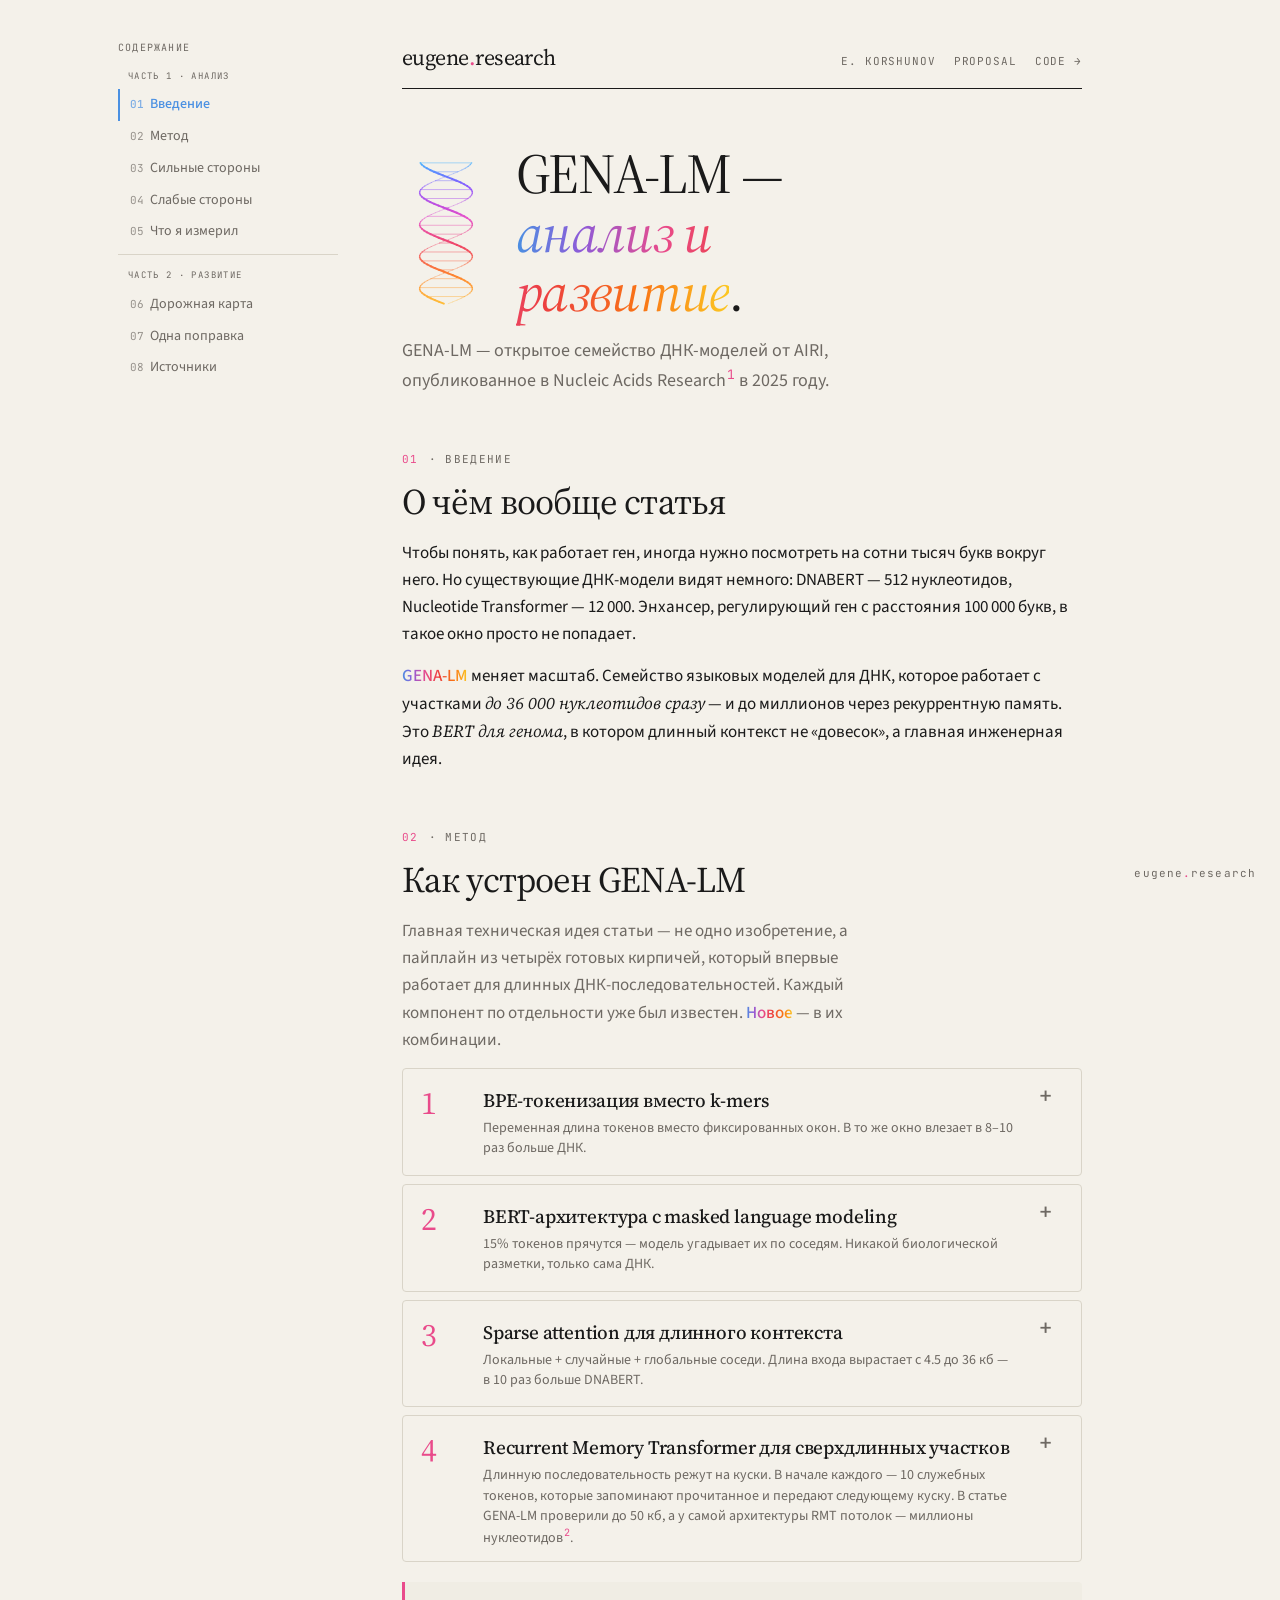
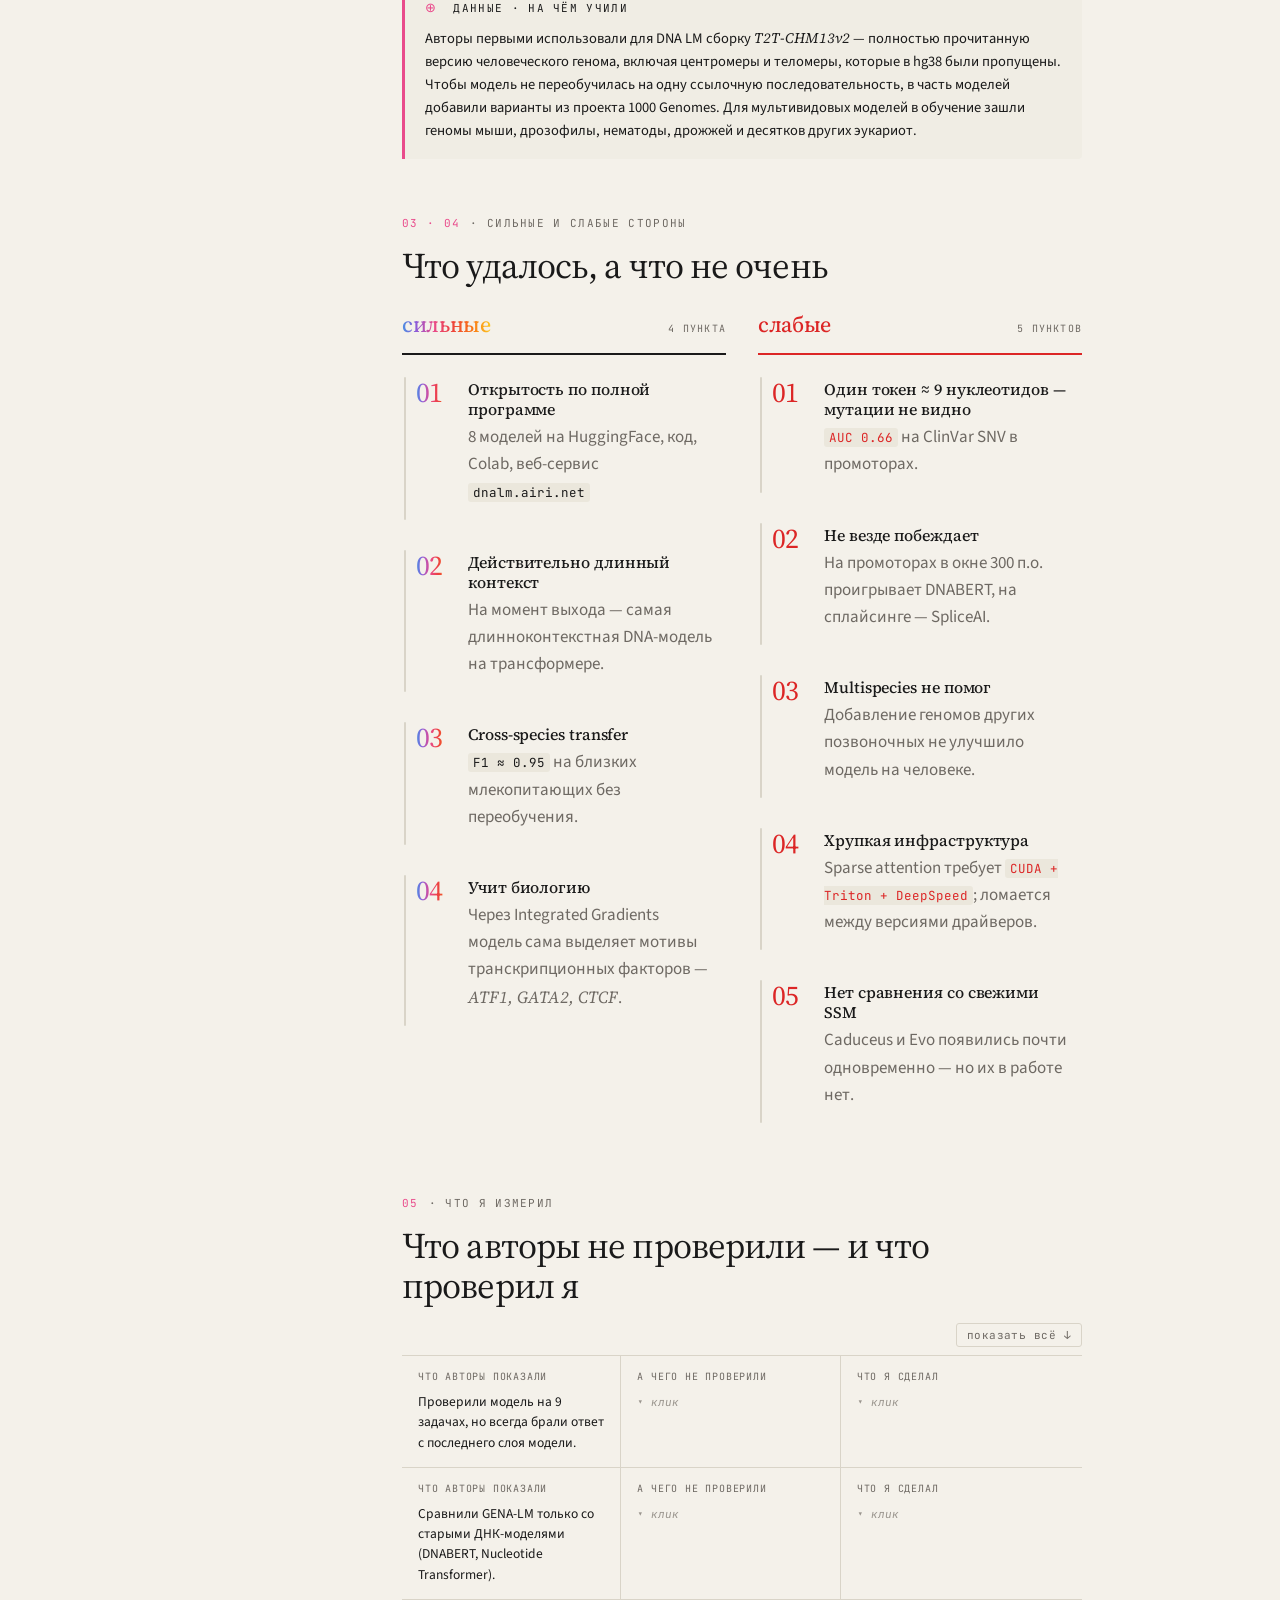
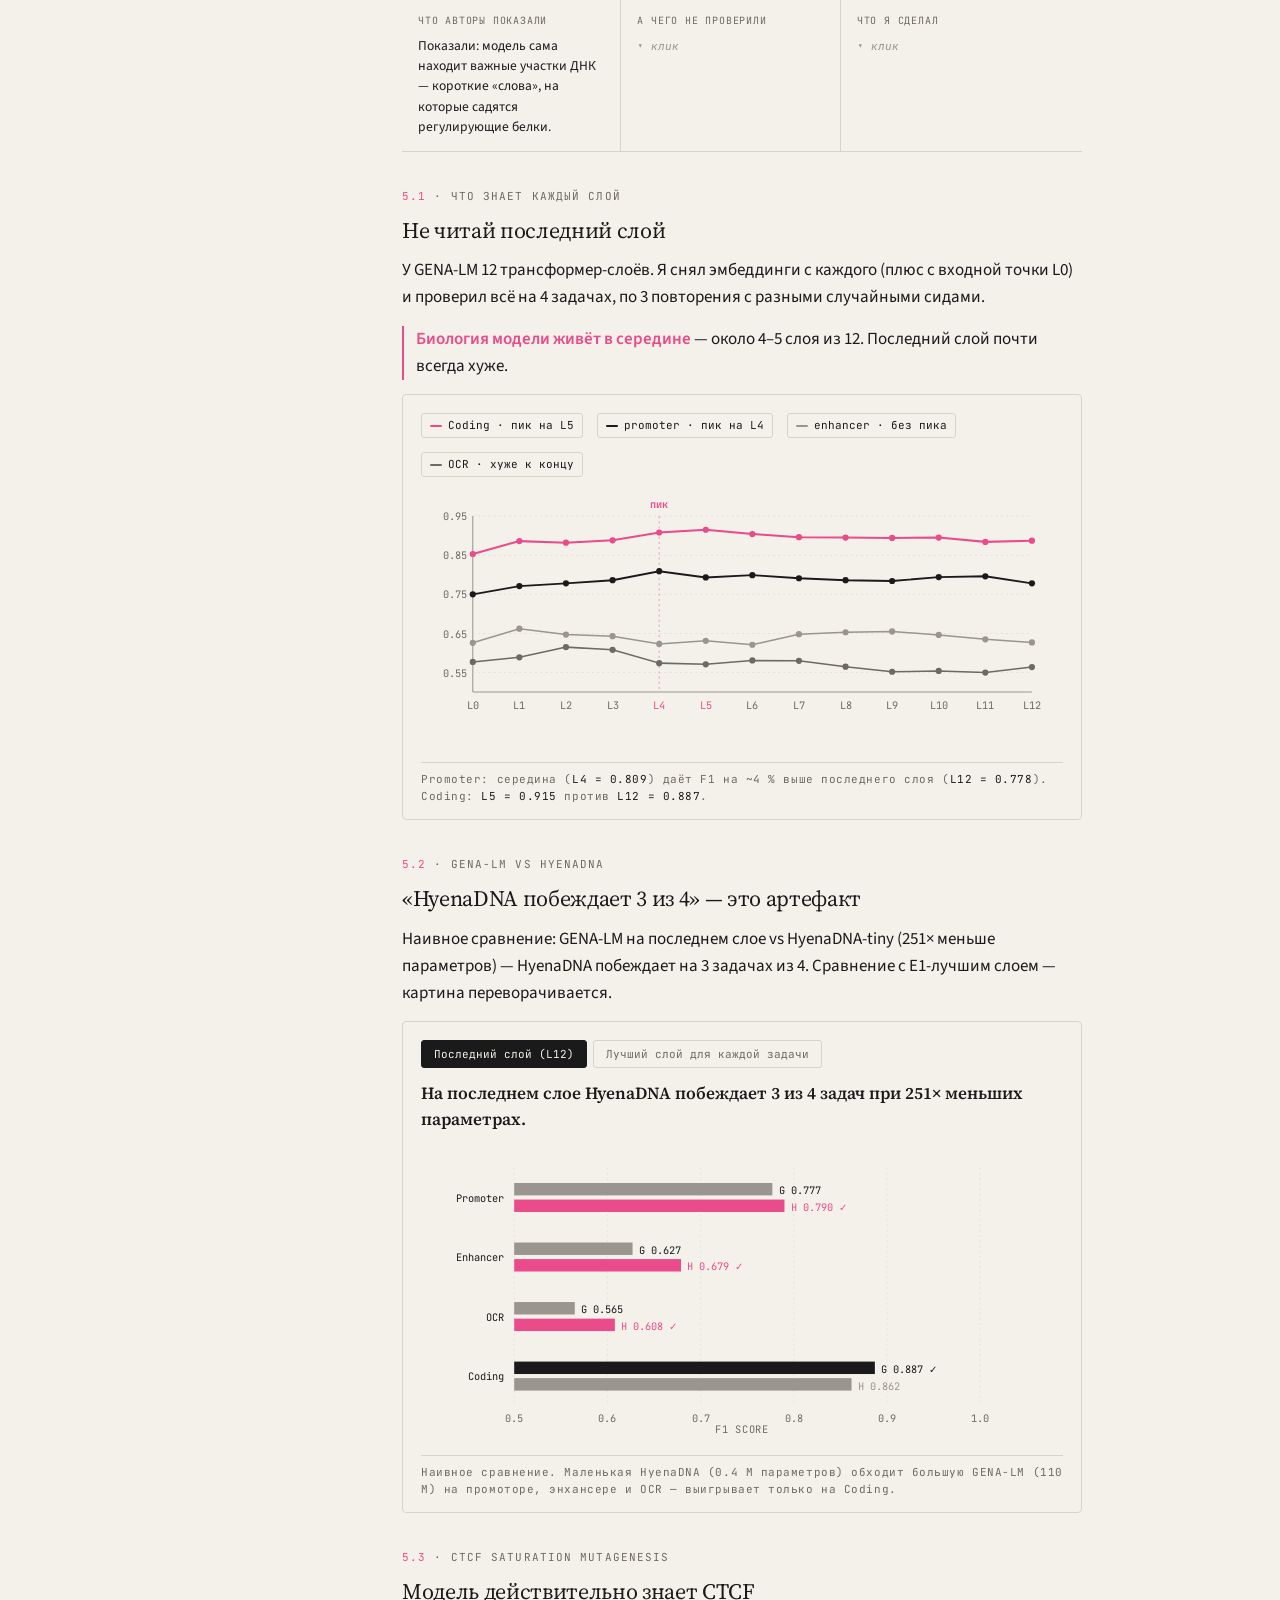
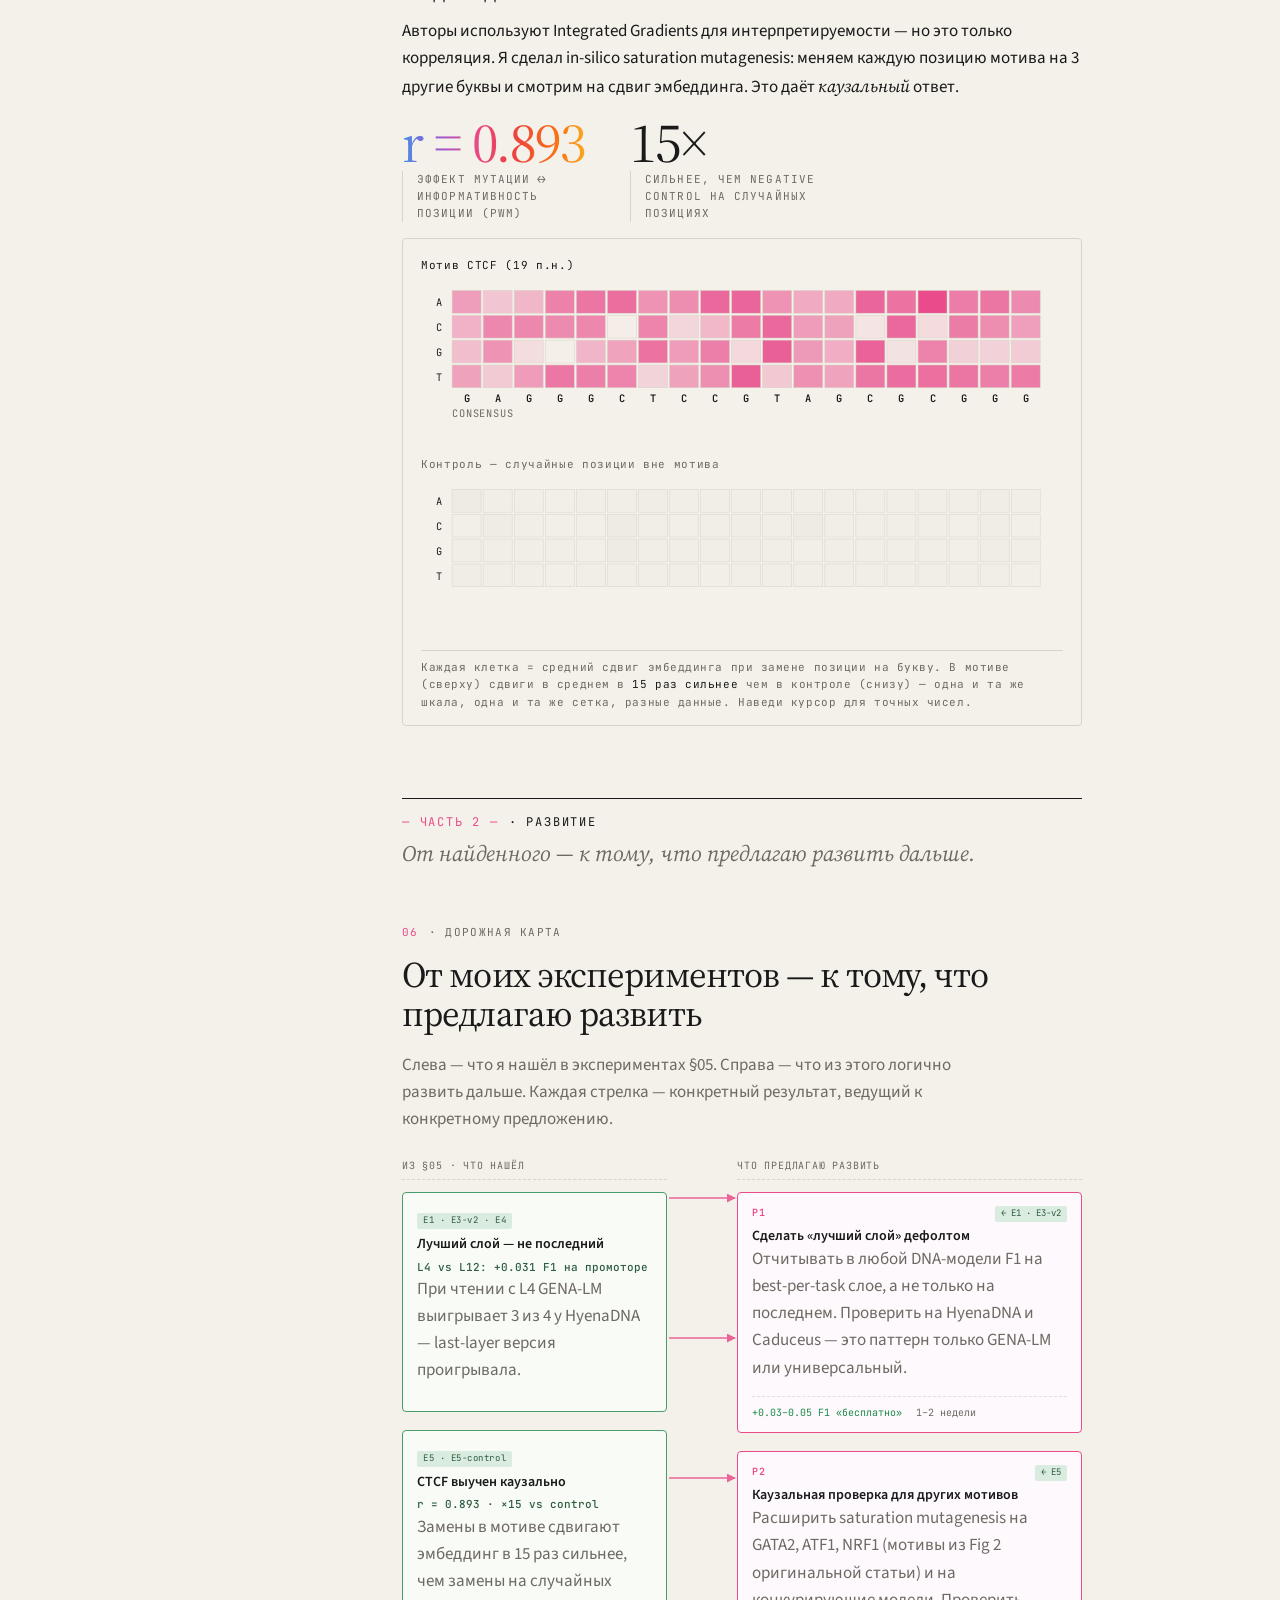
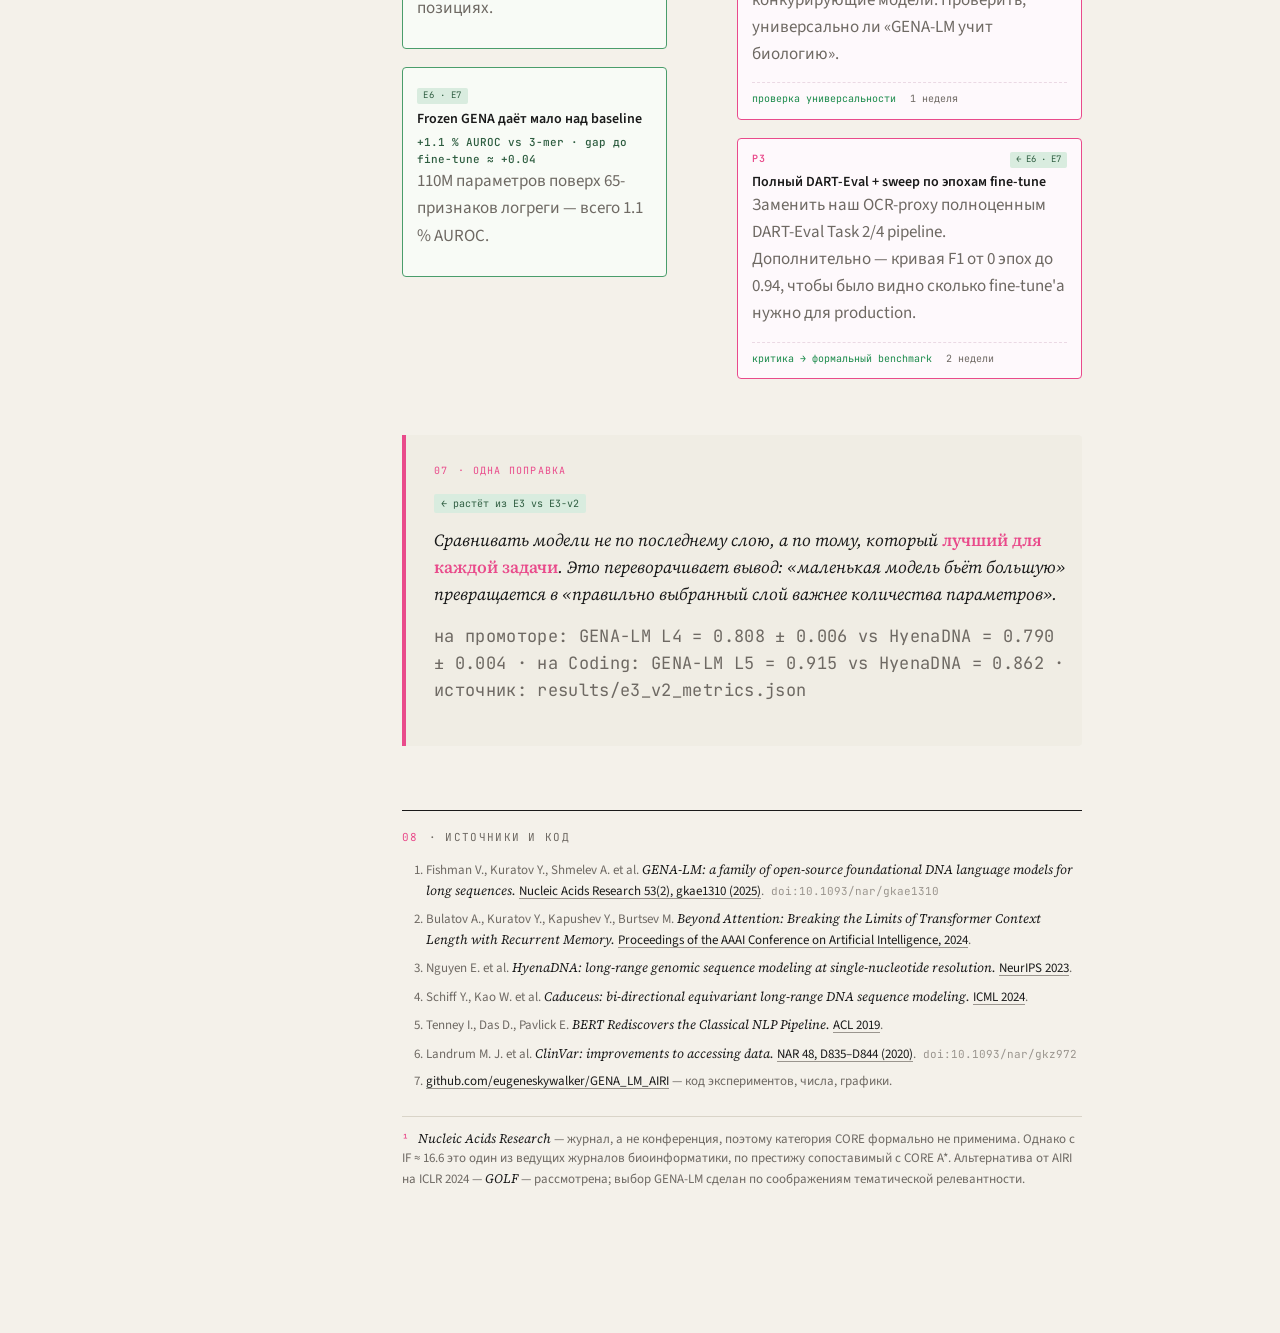
==== commit 5962b550: "copy: revert Coding translation, switch §5.1 caption Promoter to English" ====
--- a/landing/index.html
+++ b/landing/index.html
@@ -4306,8 +4306,8 @@
       <svg class="svg-chart" id="e1-chart" viewBox="0 0 620 250"></svg>
       <div class="chart-tooltip" id="e1-tooltip" hidden></div>
       <div class="cap">
-        Промотор: середина (<span class="num">L4 = 0.809</span>) даёт F1 на ~4 % выше последнего слоя (<span class="num">L12 = 0.778</span>).
-        Кодирующие участки: <span class="num">L5 = 0.915</span> против <span class="num">L12 = 0.887</span>.
+        Promoter: середина (<span class="num">L4 = 0.809</span>) даёт F1 на ~4 % выше последнего слоя (<span class="num">L12 = 0.778</span>).
+        Coding: <span class="num">L5 = 0.915</span> против <span class="num">L12 = 0.887</span>.
       </div>
     </div>
   </div>
@@ -4467,7 +4467,7 @@
     Сравнивать модели не по последнему слою, а по тому, который <span class="oc-accent">лучший для каждой задачи</span>. Это переворачивает вывод: «маленькая модель бьёт большую» превращается в «правильно выбранный слой важнее количества параметров».
   </p>
   <p class="oc-numbers">
-    на промоторе: GENA-LM L4 = 0.808 ± 0.006 vs HyenaDNA = 0.790 ± 0.004 · на кодирующих участках: GENA-LM L5 = 0.915 vs HyenaDNA = 0.862 · источник: results/e3_v2_metrics.json
+    на промоторе: GENA-LM L4 = 0.808 ± 0.006 vs HyenaDNA = 0.790 ± 0.004 · на Coding: GENA-LM L5 = 0.915 vs HyenaDNA = 0.862 · источник: results/e3_v2_metrics.json
   </p>
 </section>
 
@@ -4782,7 +4782,7 @@
     const yOf = (f1) => PAD_T + (1 - (f1 - Y_MIN) / (Y_MAX - Y_MIN)) * innerH;
 
     const SERIES = [
-      { key: 'coding',   task: 'кодирующие участки', label: 'кодирующие участки · пик на L5', color: '#E94B8B', strokeWidth: 2 },
+      { key: 'coding',   task: 'Coding',              label: 'Coding · пик на L5',             color: '#E94B8B', strokeWidth: 2 },
       { key: 'promoter', task: 'promoter',           label: 'promoter · пик на L4',           color: '#1A1A1A', strokeWidth: 1.8 },
       { key: 'enhancer', task: 'enhancer',           label: 'enhancer · без пика',            color: '#9A958E', strokeWidth: 1.5 },
       { key: 'ocr',      task: 'OCR',                label: 'OCR · хуже к концу',             color: '#6E6963', strokeWidth: 1.5 },
@@ -4887,15 +4887,15 @@
       best_layer: 'На лучшем слое для каждой задачи GENA-LM выигрывает или ничья на 3 из 4.',
     };
     const CAPTIONS = {
-      last_layer: 'Наивное сравнение. Маленькая HyenaDNA (0.4 M параметров) обходит большую GENA-LM (110 M) на промоторе, энхансере и OCR — выигрывает только на кодирующих участках.',
-      best_layer: 'Сравниваем GENA-LM не на L12, а на том слое, который E1 указывает лучшим для каждой задачи (L4 для промотора, L5 для кодирующих участков и т.д.). HyenaDNA читается с last layer как раньше.',
+      last_layer: 'Наивное сравнение. Маленькая HyenaDNA (0.4 M параметров) обходит большую GENA-LM (110 M) на промоторе, энхансере и OCR — выигрывает только на Coding.',
+      best_layer: 'Сравниваем GENA-LM не на L12, а на том слое, который E1 указывает лучшим для каждой задачи (L4 для промотора, L5 для Coding и т.д.). HyenaDNA читается с last layer как раньше.',
     };
     // display names for task labels on chart and in tooltip
     const TASK_DISPLAY = {
       Promoter: 'Promoter',
       Enhancer: 'Enhancer',
       OCR: 'OCR',
-      Coding: 'Кодирующие участки',
+      Coding: 'Coding',
     };
 
     let currentView = 'last_layer';
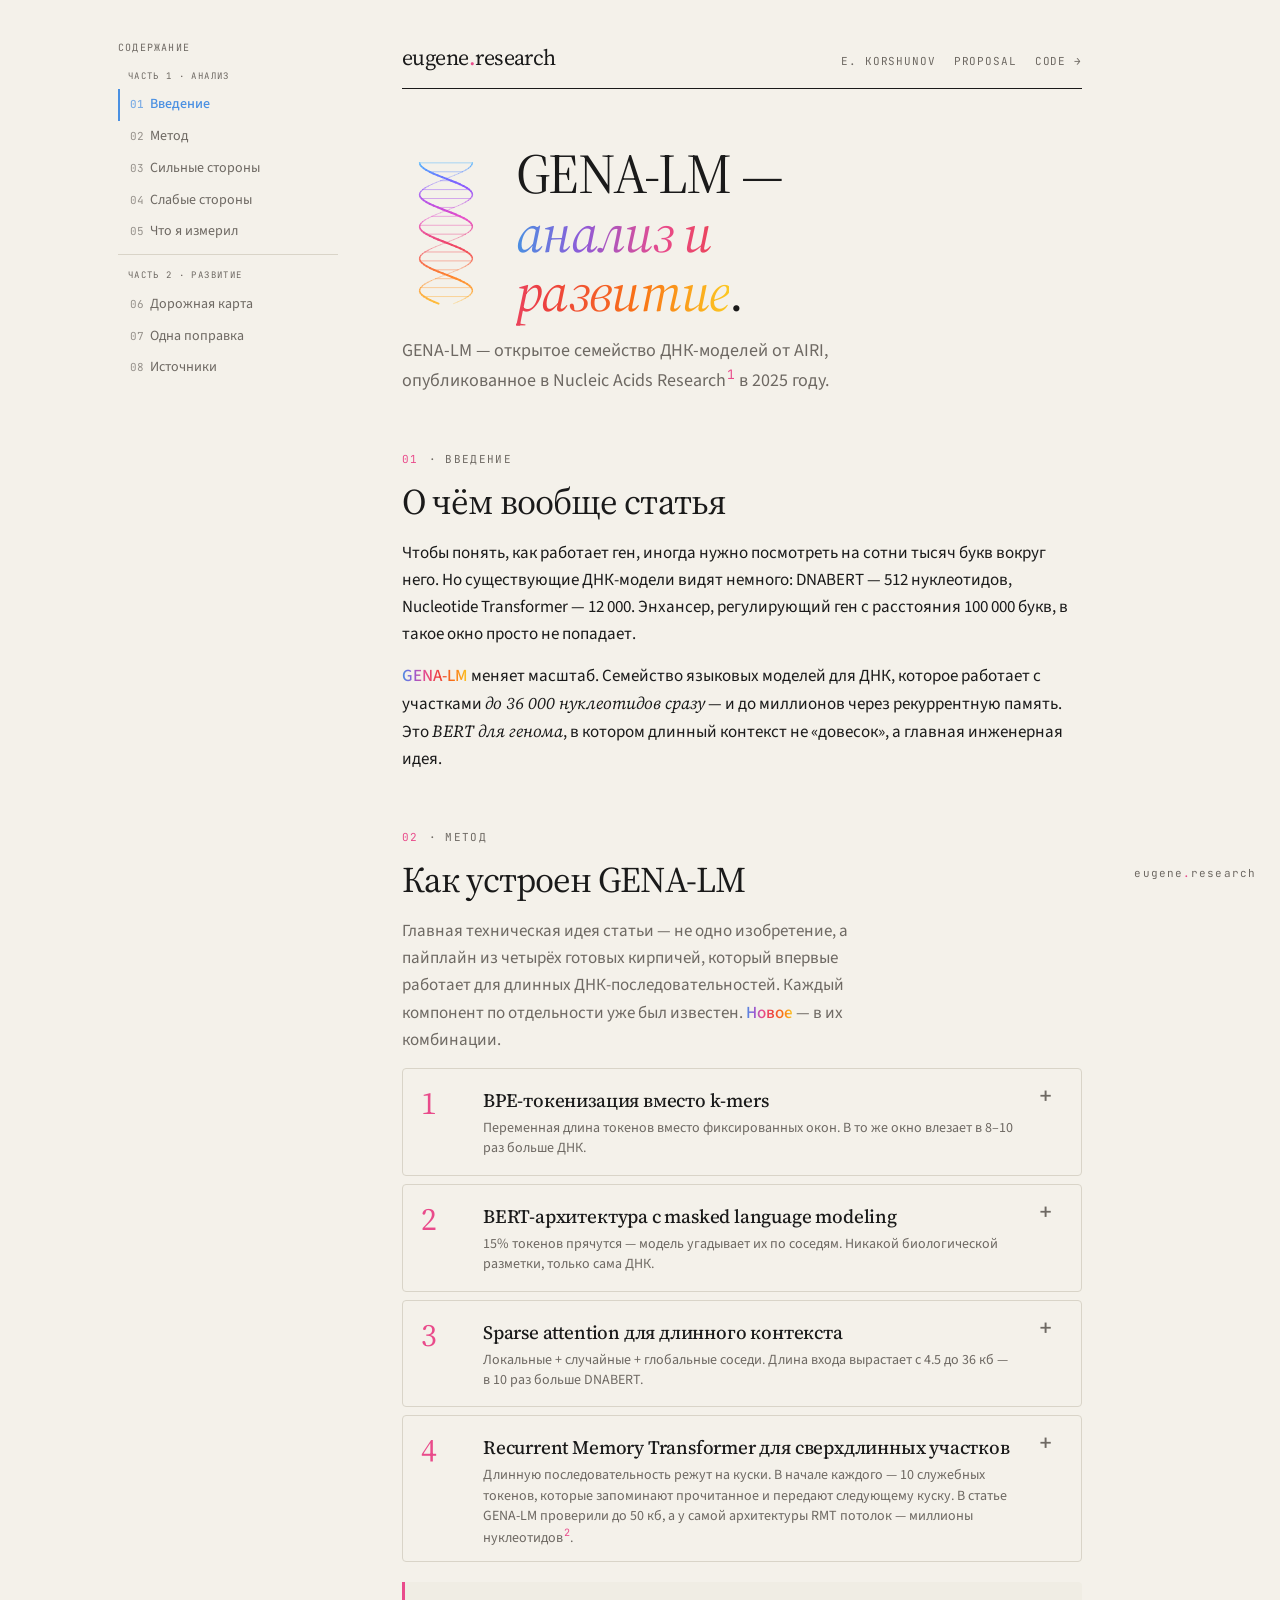
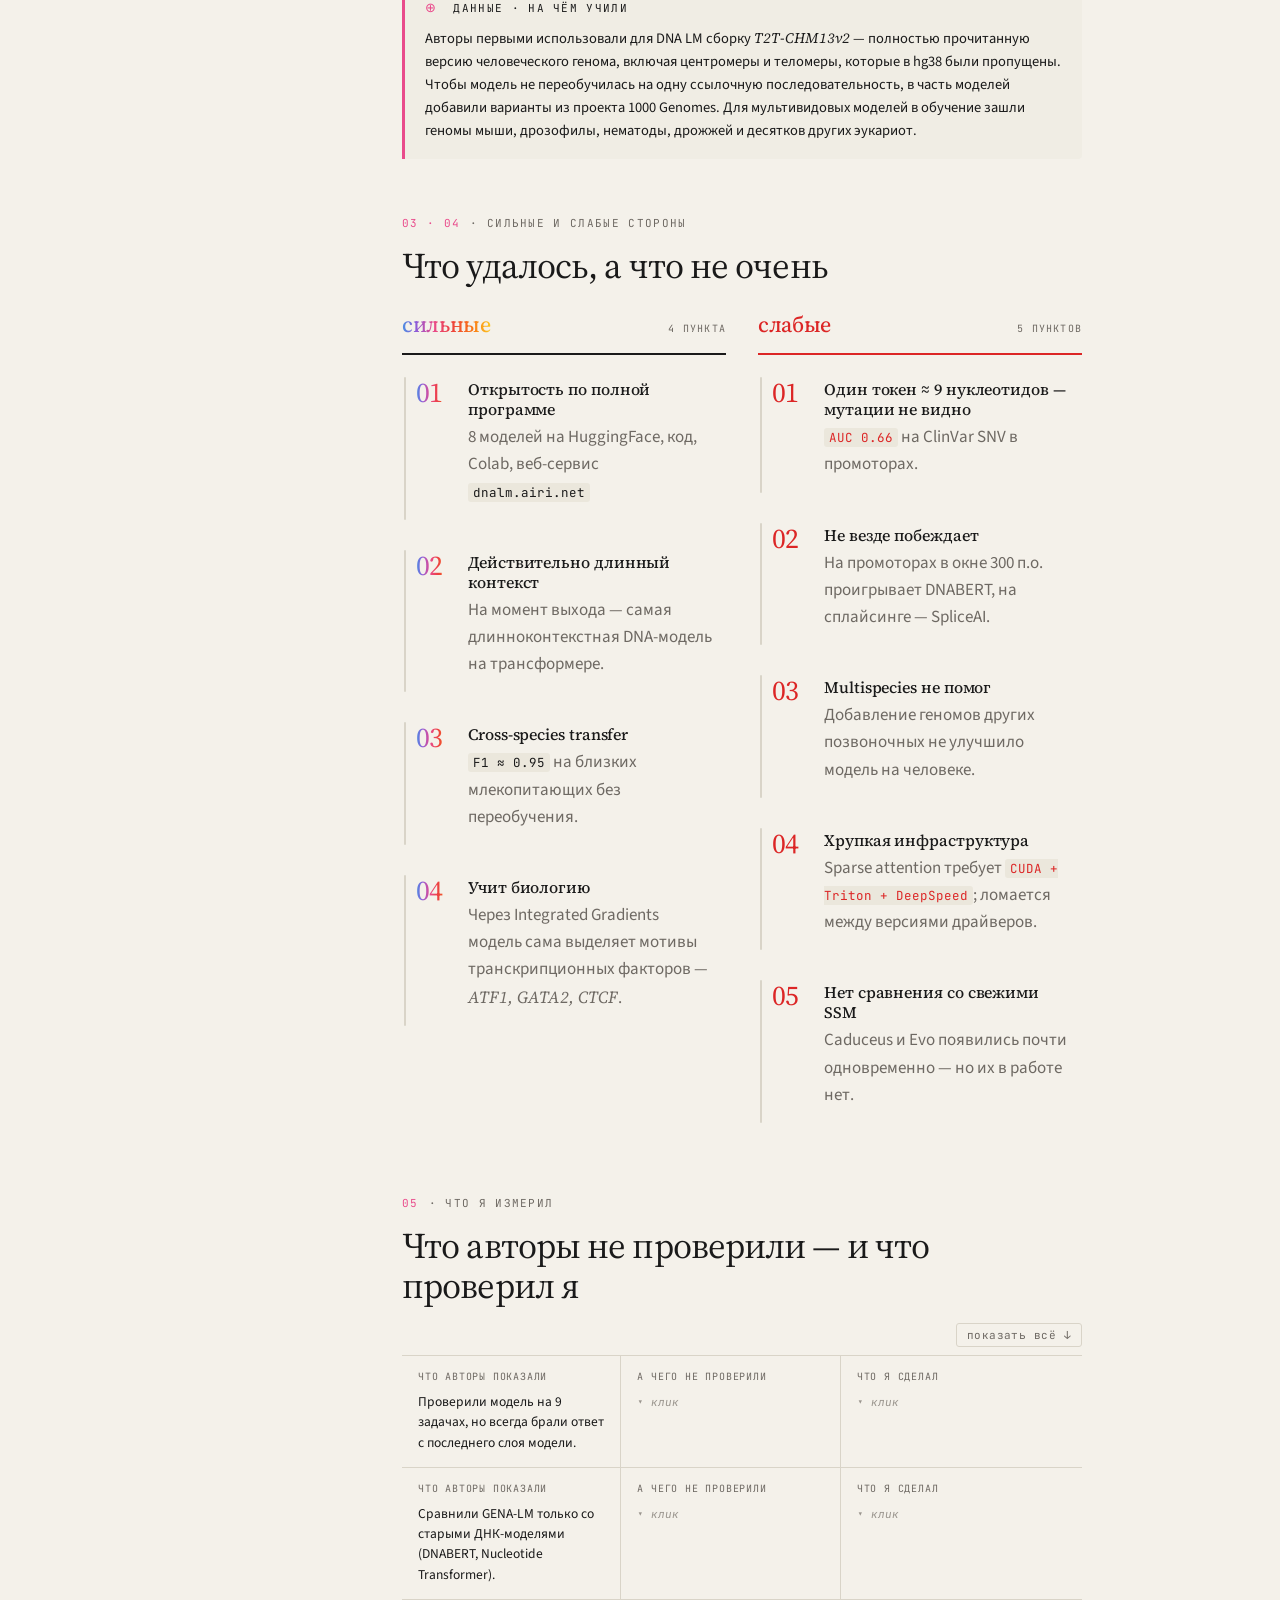
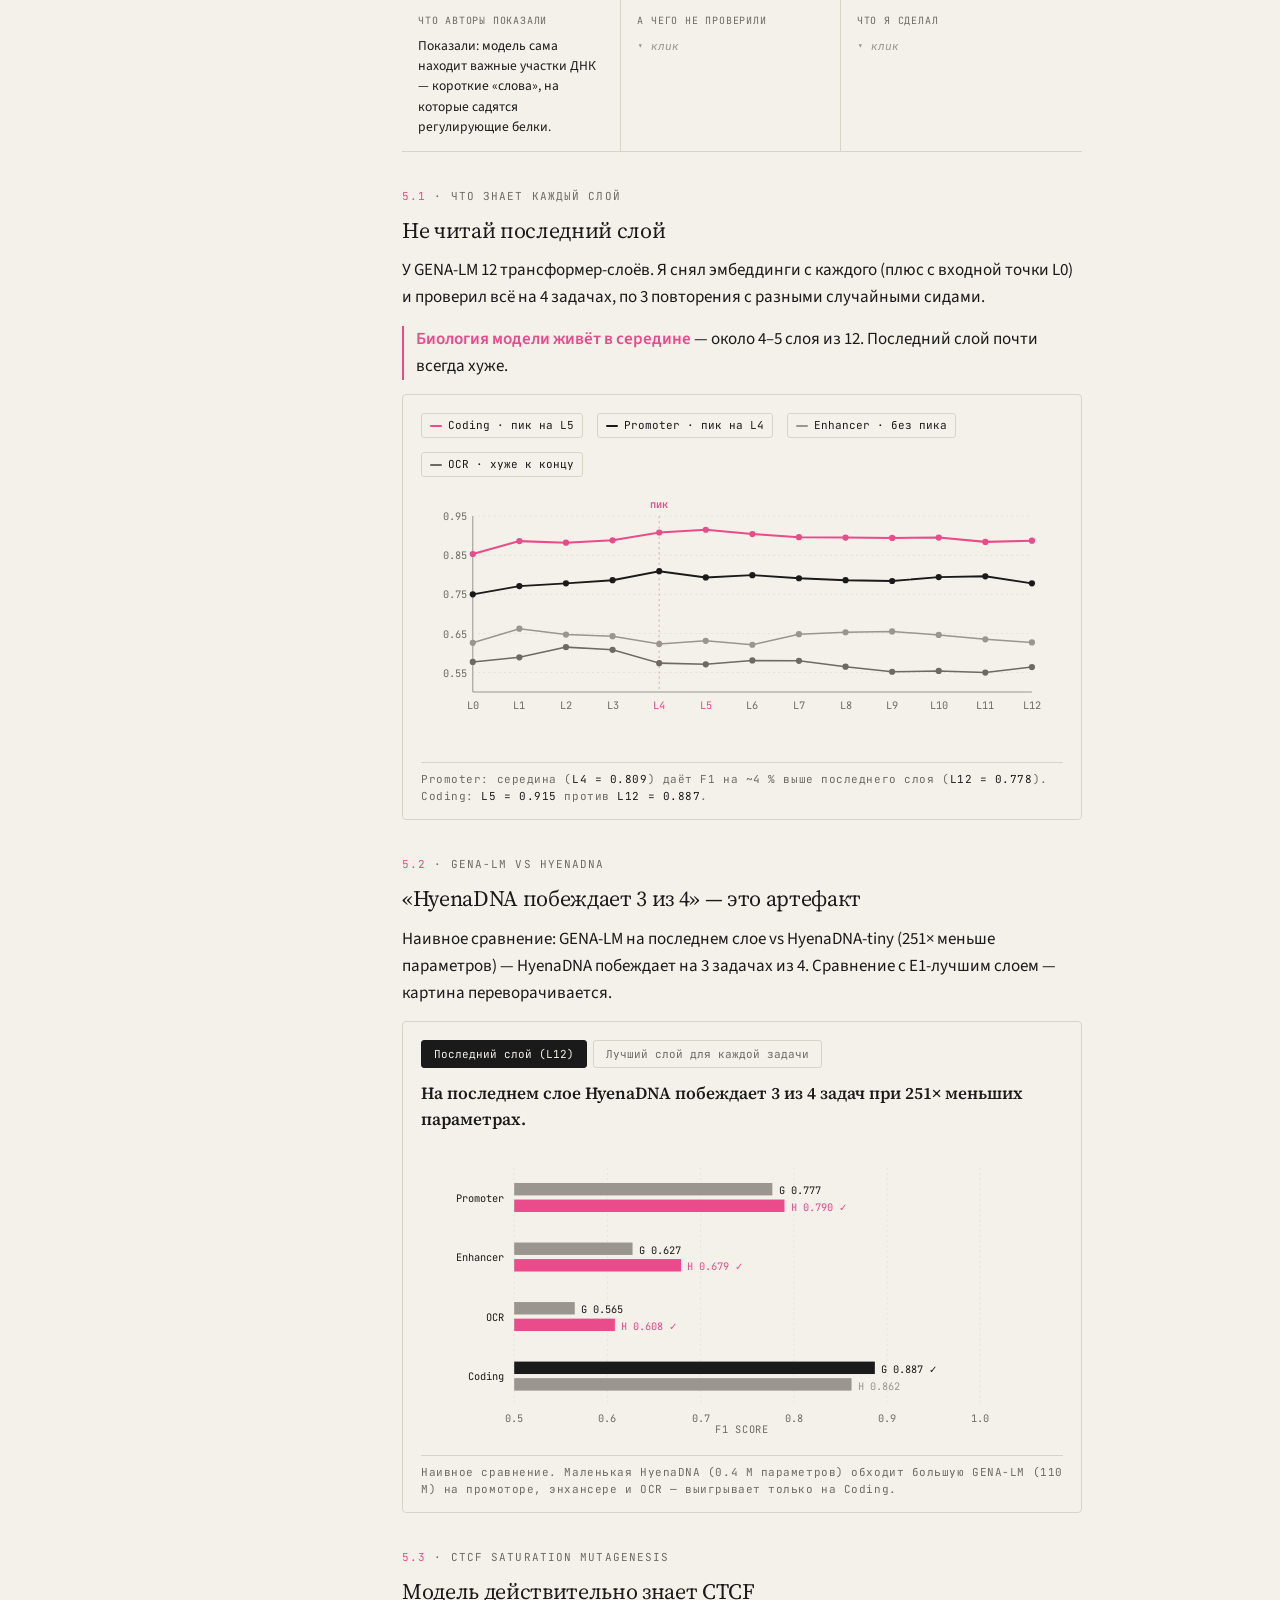
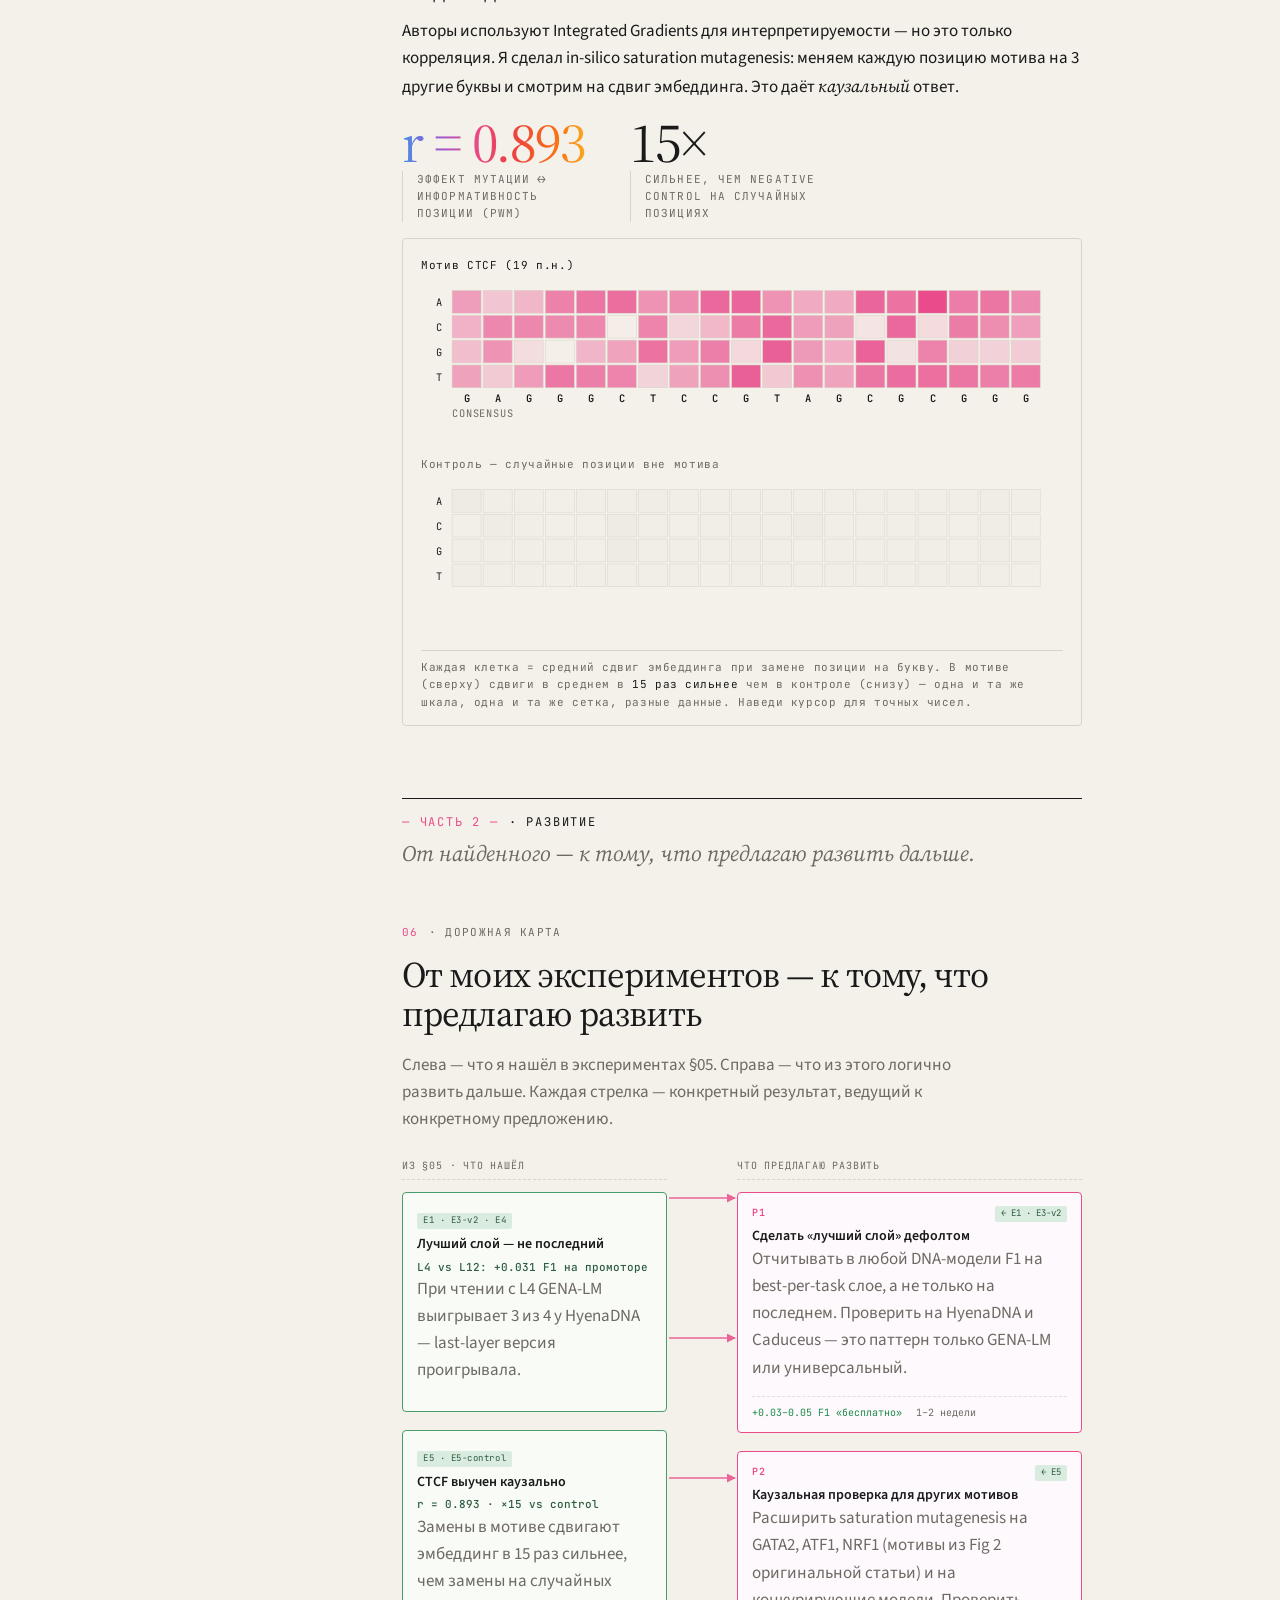
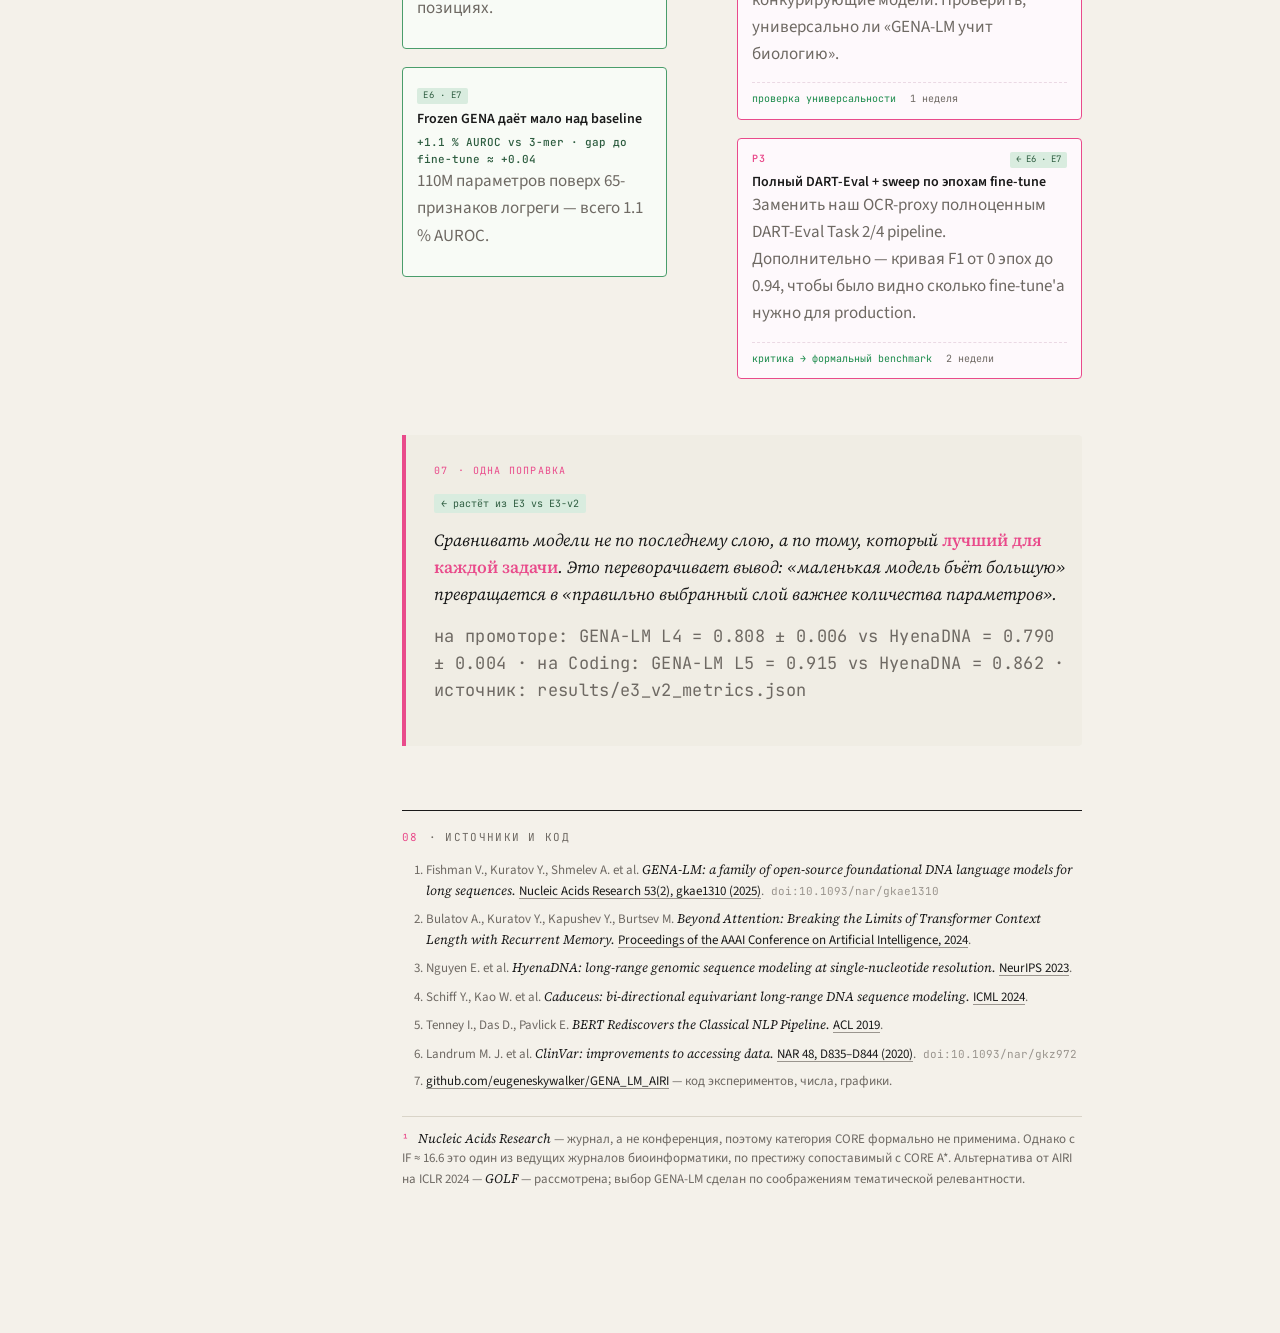
==== commit 6249374f: "copy(e1): capitalize Promoter and Enhancer in legend labels and tooltip" ====
--- a/landing/index.html
+++ b/landing/index.html
@@ -4783,8 +4783,8 @@
 
     const SERIES = [
       { key: 'coding',   task: 'Coding',              label: 'Coding · пик на L5',             color: '#E94B8B', strokeWidth: 2 },
-      { key: 'promoter', task: 'promoter',           label: 'promoter · пик на L4',           color: '#1A1A1A', strokeWidth: 1.8 },
-      { key: 'enhancer', task: 'enhancer',           label: 'enhancer · без пика',            color: '#9A958E', strokeWidth: 1.5 },
+      { key: 'promoter', task: 'Promoter',           label: 'Promoter · пик на L4',           color: '#1A1A1A', strokeWidth: 1.8 },
+      { key: 'enhancer', task: 'Enhancer',           label: 'Enhancer · без пика',            color: '#9A958E', strokeWidth: 1.5 },
       { key: 'ocr',      task: 'OCR',                label: 'OCR · хуже к концу',             color: '#6E6963', strokeWidth: 1.5 },
     ];
     const TASK_BY_KEY = Object.fromEntries(SERIES.map(s => [s.key, s.task]));
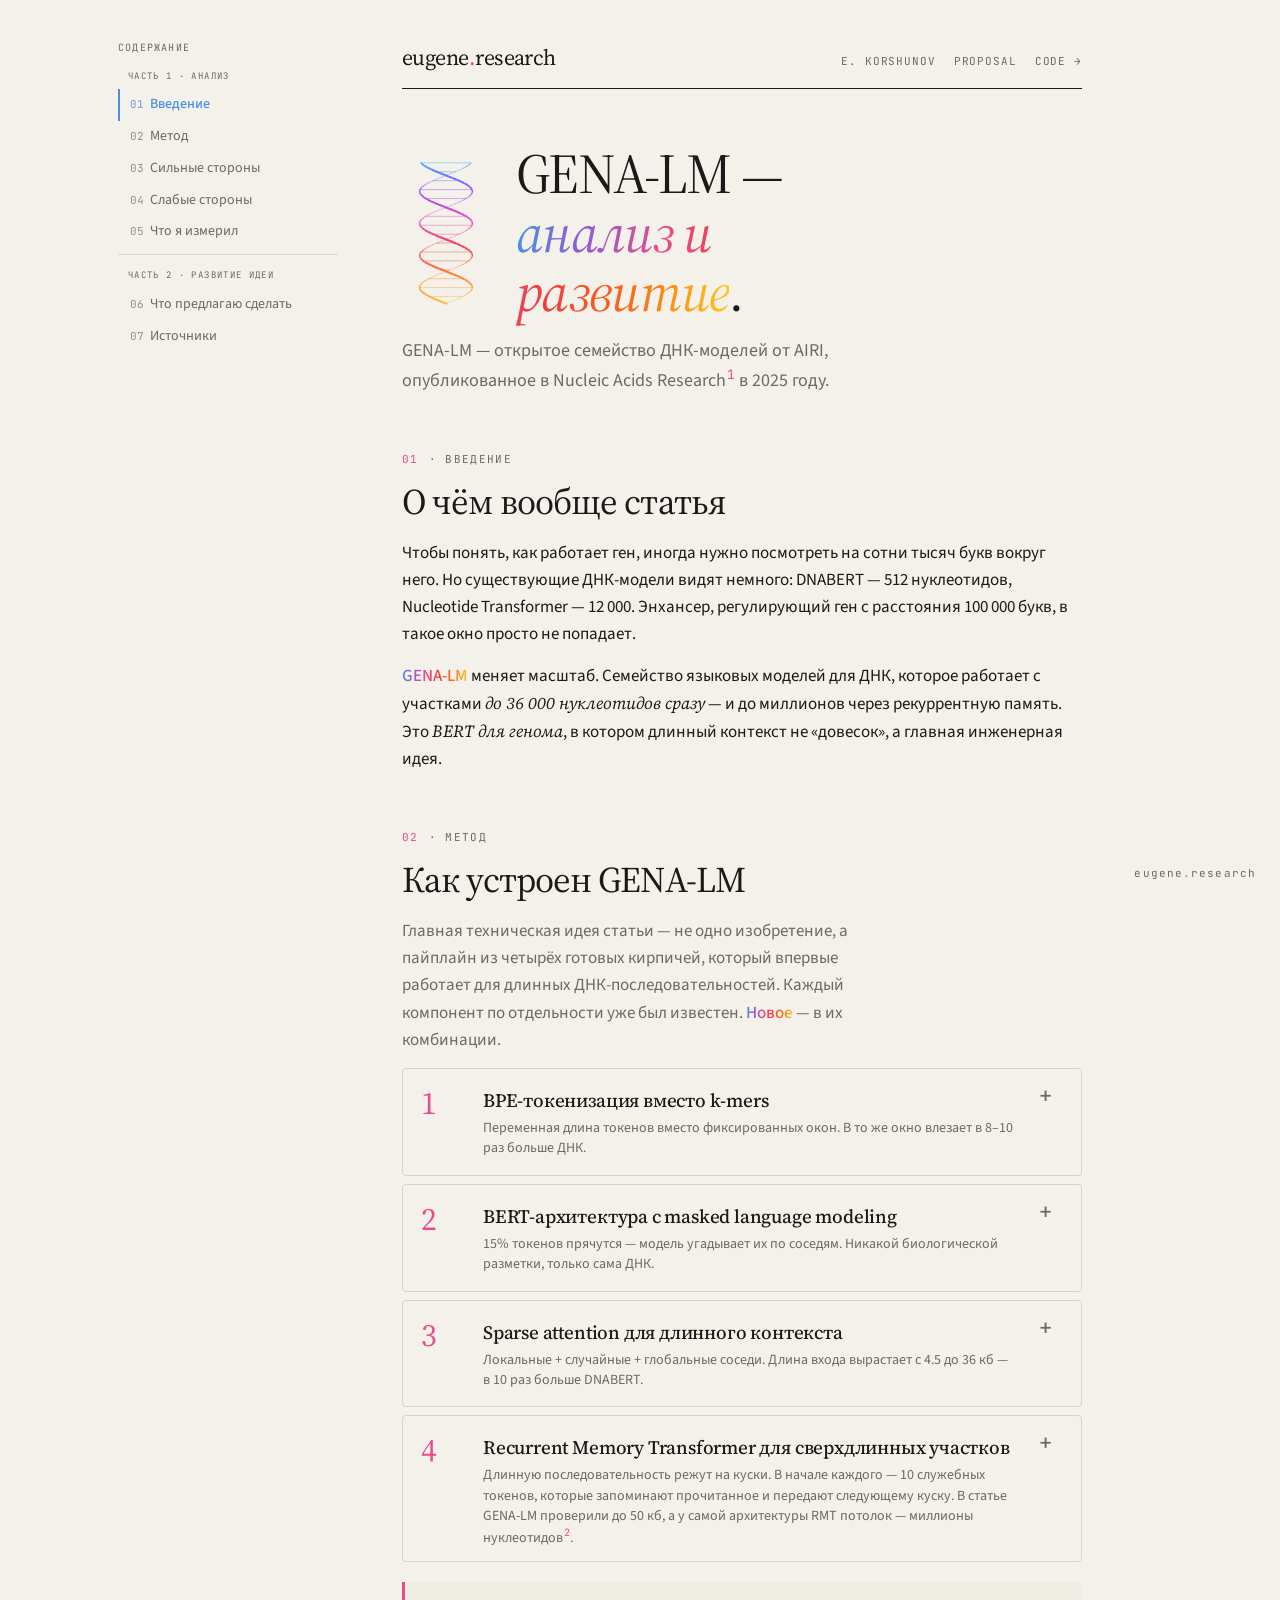
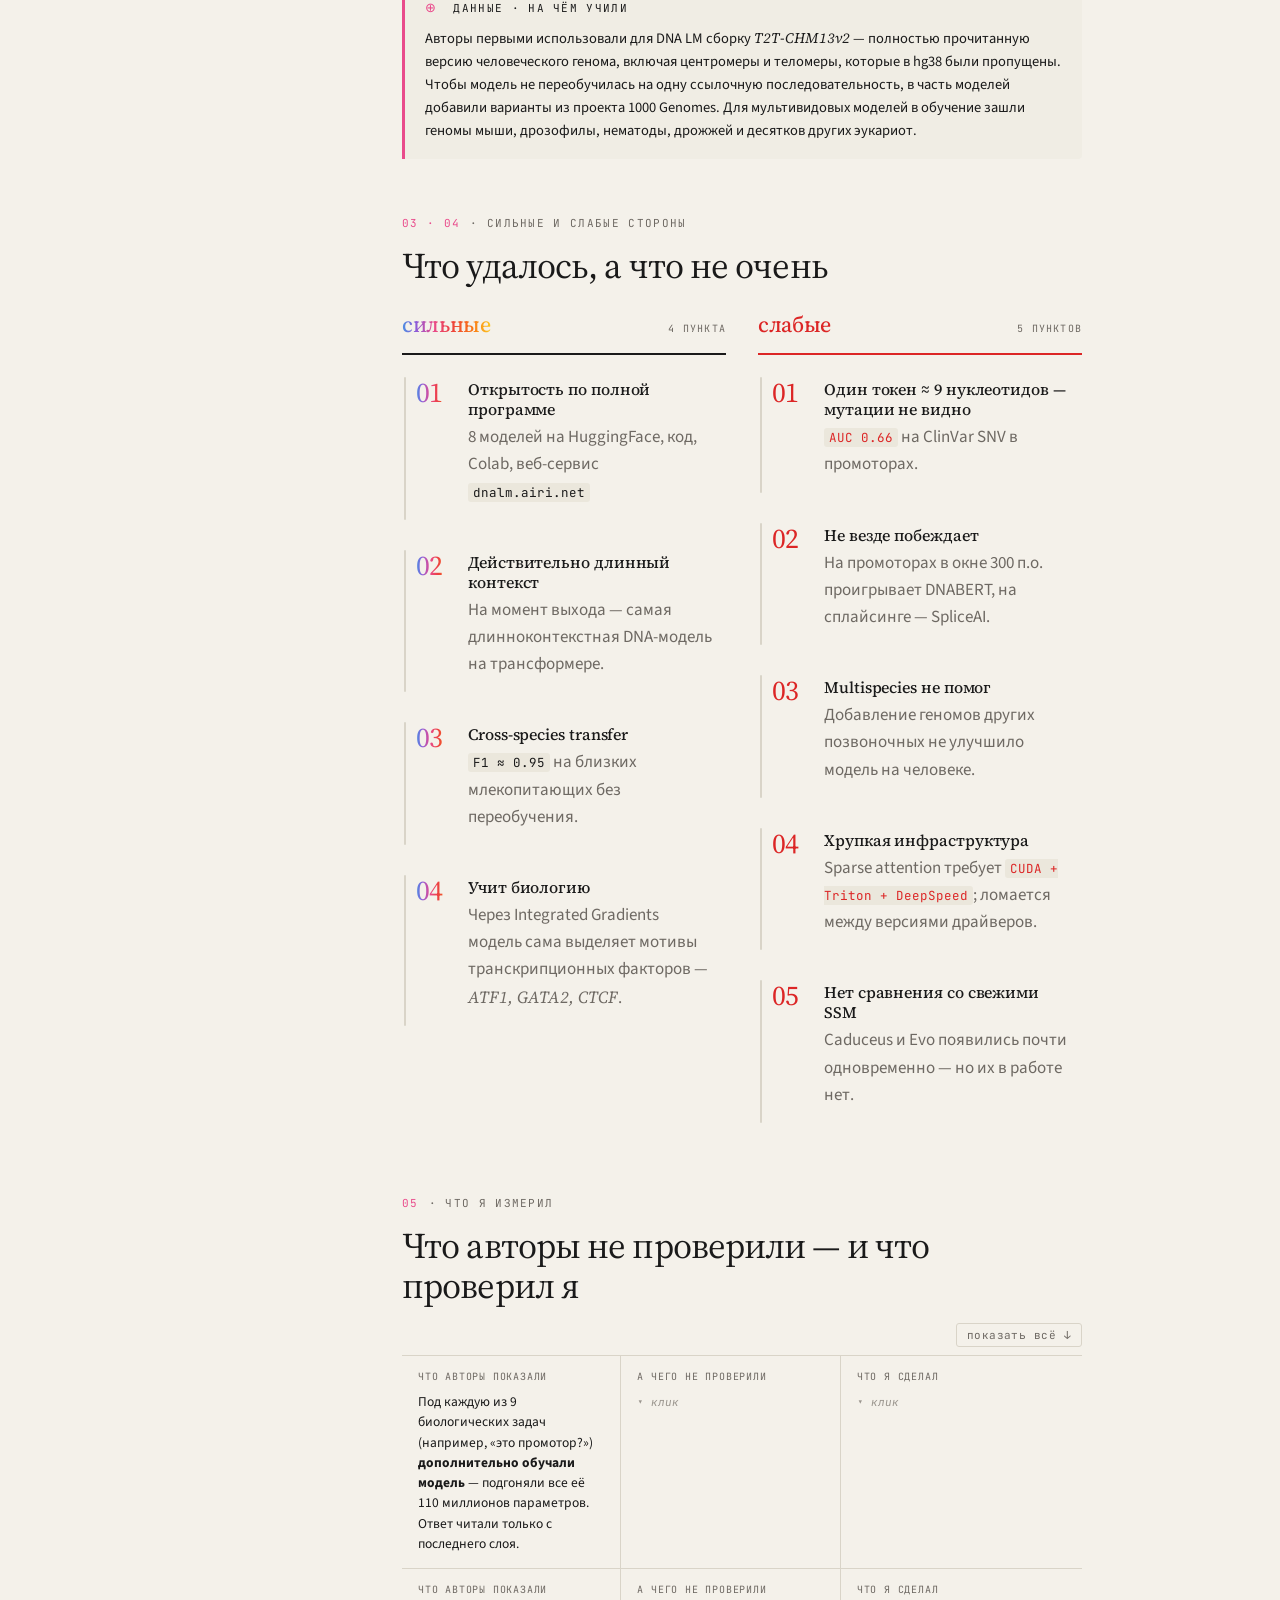
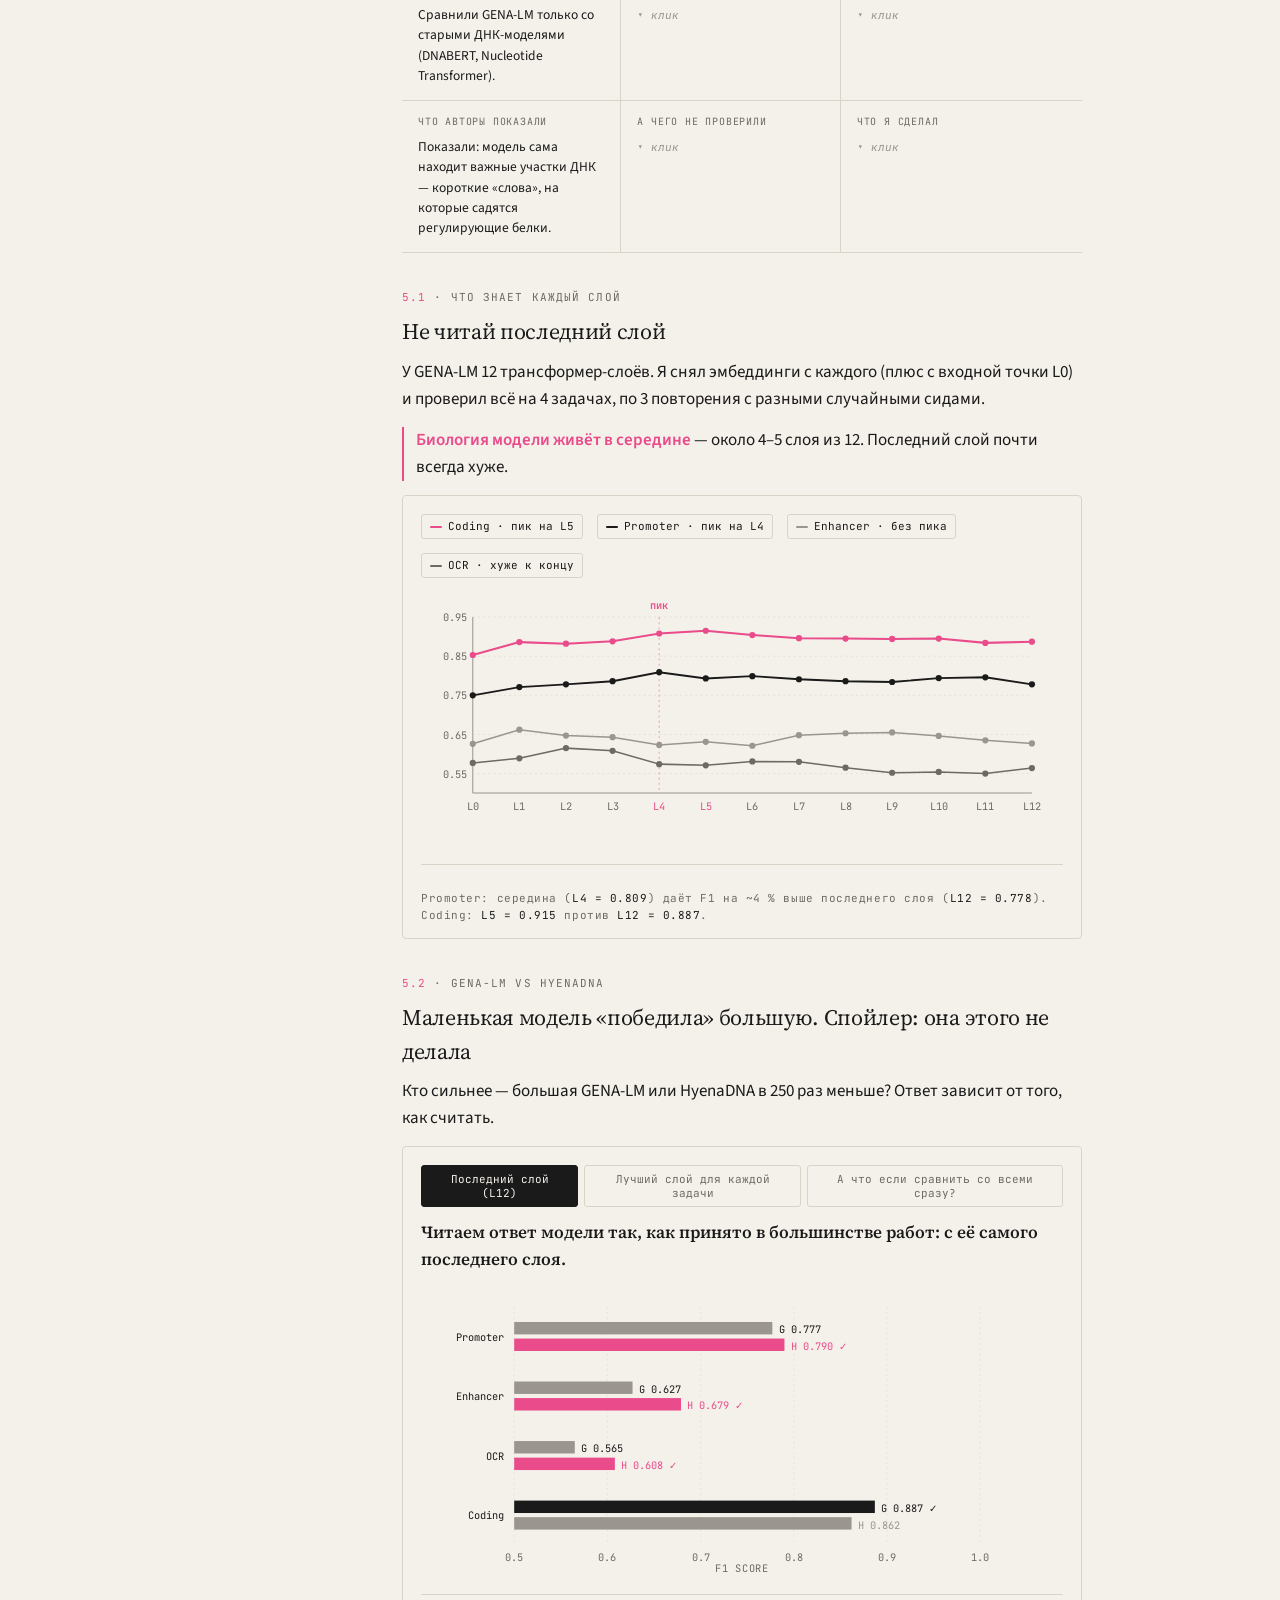
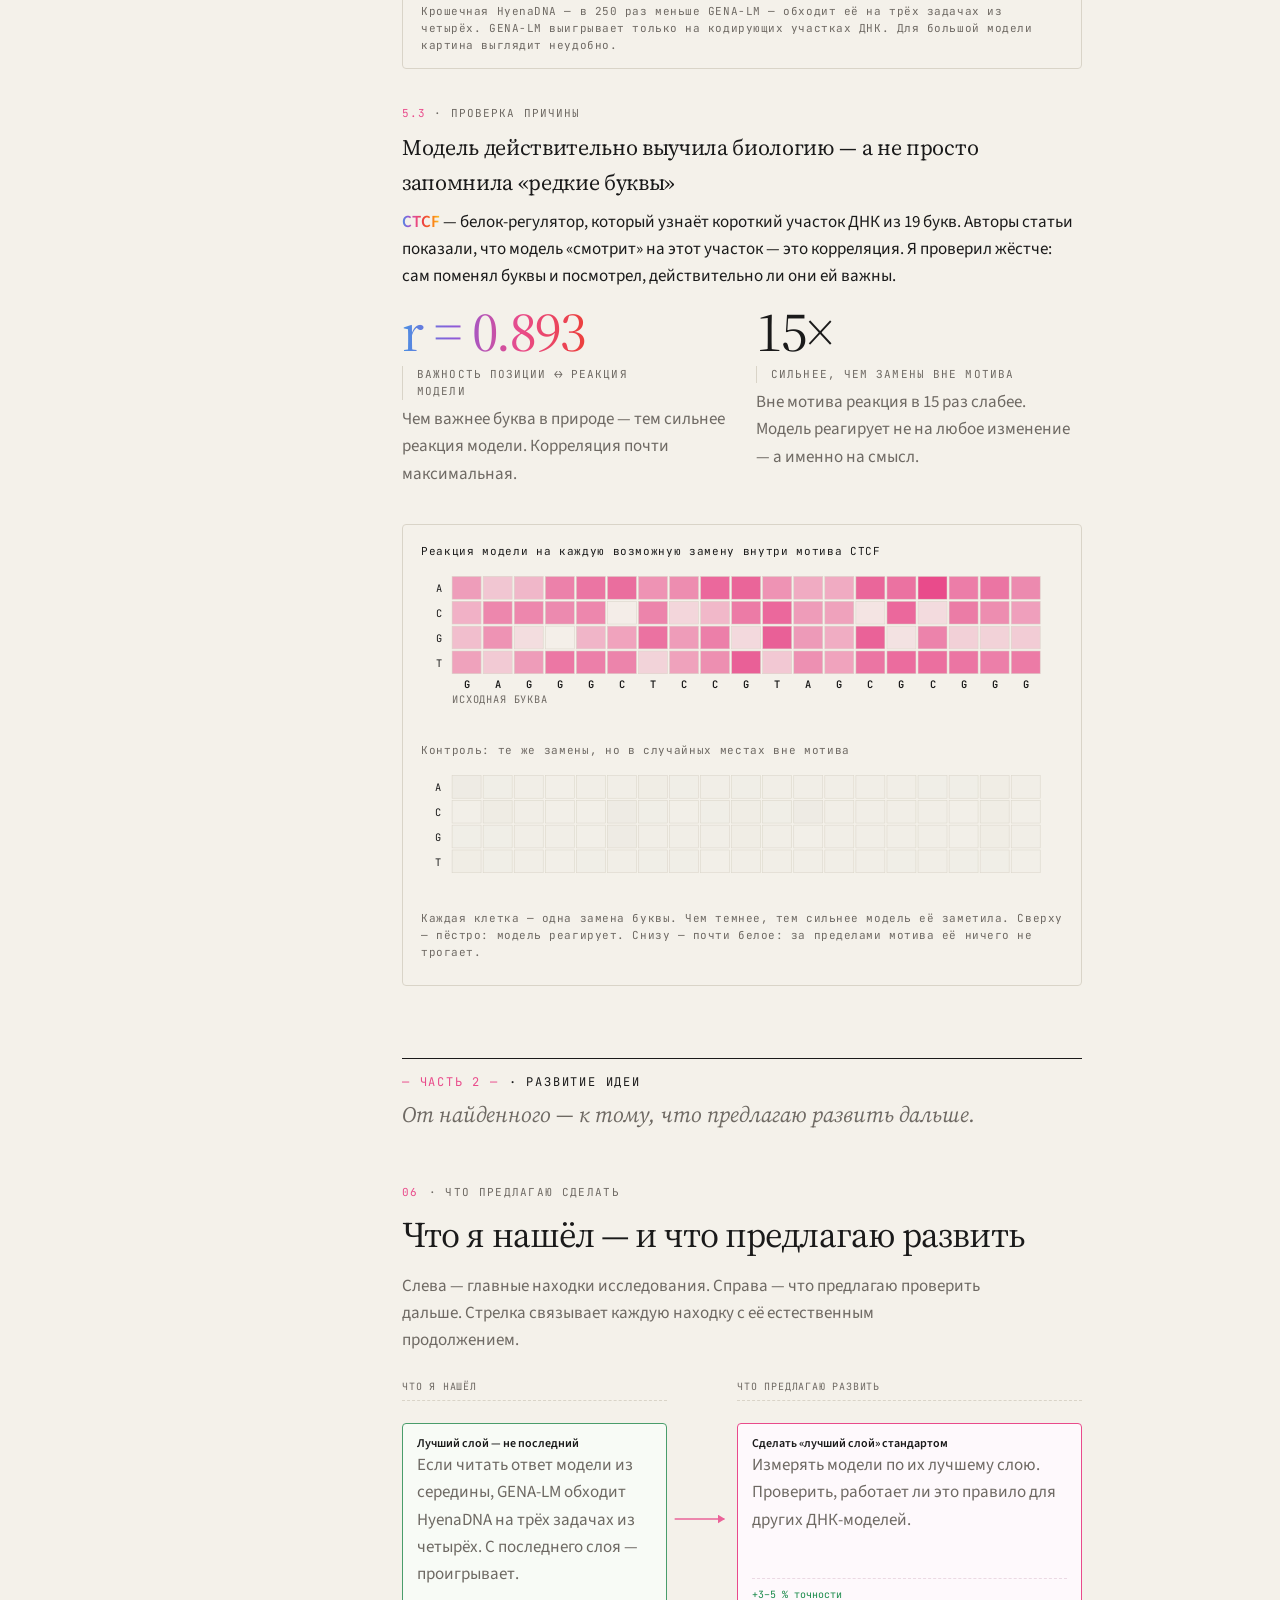
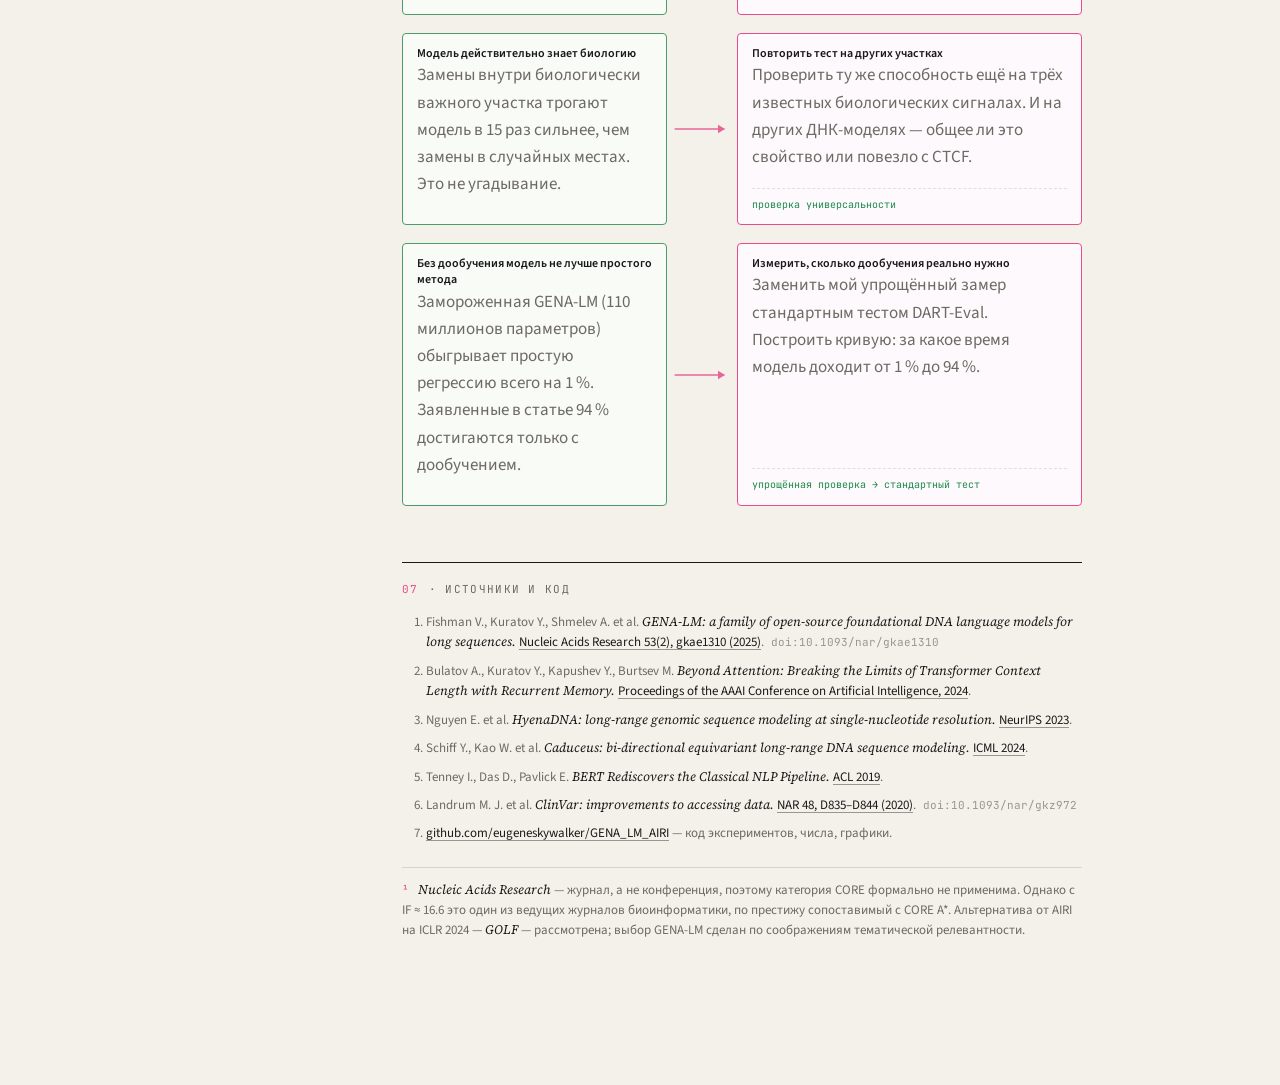
==== commit bc66136d: "polish(landing): grid readout, rainbow CTCF, third e3-toggle view §5.2 e3-toggle gains a third view " ====
--- a/landing/index.html
+++ b/landing/index.html
@@ -280,12 +280,21 @@
   .chart .cap {
     font-family: var(--font-mono); font-size: 11px; color: var(--gray);
     letter-spacing: 0.05em; margin-top: 10px; border-top: 1px solid var(--hairline); padding-top: 8px;
+    white-space: pre-line;
   }
   .chart .cap .num { color: var(--ink); font-variant-numeric: tabular-nums; }
+  .chart .cap.cap-tight {
+    margin-top: 6px; border-top: none; padding-top: 0;
+  }
 
   .readout {
-    display: flex; gap: 28px; align-items: baseline; margin: 10px 0 16px 0; flex-wrap: wrap;
-  }
+    display: grid; grid-template-columns: 1fr 1fr; gap: 28px;
+    align-items: start; margin: 10px 0 22px 0;
+  }
+  @media (max-width: 720px) {
+    .readout { grid-template-columns: 1fr; }
+  }
+  .readout > div { display: flex; flex-direction: column; gap: 6px; }
   .readout .big {
     font-family: var(--font-display); font-size: 56px; line-height: 1;
     letter-spacing: -0.02em; font-weight: 400;
@@ -294,11 +303,21 @@
     -webkit-text-fill-color: transparent;
   }
   .readout .big-ink { color: var(--ink); -webkit-text-fill-color: var(--ink); background: none; }
+  .rainbow-word {
+    background: var(--dna-gradient);
+    -webkit-background-clip: text; background-clip: text;
+    -webkit-text-fill-color: transparent;
+    font-weight: 600;
+  }
   .readout .lbl {
     font-family: var(--font-mono); font-size: 11px; color: var(--gray);
     letter-spacing: 0.1em; text-transform: uppercase;
     border-left: 1px solid var(--hairline); padding-left: 14px;
-    max-width: 200px;
+    max-width: 280px;
+  }
+  .readout-note {
+    margin: 4px 0 0; font-size: 13px; line-height: 1.55;
+    color: var(--gray); max-width: 380px;
   }
 
   .refs { margin-top: 56px; border-top: 1px solid var(--ink); padding-top: 18px; }
@@ -701,22 +720,27 @@
   }
   .roadmap {
     display: grid; grid-template-columns: 1fr 70px 1.3fr;
-    gap: 0; margin: 24px 0; align-items: start;
+    column-gap: 0; row-gap: 18px;
+    margin: 24px 0; align-items: stretch;
   }
   @media (max-width: 720px) {
-    .roadmap { grid-template-columns: 1fr; }
-    .rm-arrows { display: none; }
+    .roadmap { grid-template-columns: 1fr; row-gap: 14px; }
+    .rm-arrow-cell, .rm-head-spacer { display: none; }
   }
   .rm-col-head {
     font-family: var(--font-mono); font-size: 10px;
     letter-spacing: 0.08em; text-transform: uppercase;
-    color: var(--gray); margin-bottom: 12px; padding-bottom: 6px;
+    color: var(--gray); margin-bottom: 4px; padding-bottom: 6px;
     border-bottom: 1px dashed var(--hairline);
   }
-  .rm-list { list-style: none; margin: 0; padding: 0;
-             display: flex; flex-direction: column; gap: 18px; }
+  .rm-arrow-cell {
+    display: flex; align-items: center; justify-content: center;
+    padding: 0 6px;
+  }
+  .rm-arrow-cell svg { width: 100%; height: 20px; display: block; }
   .rm-card {
     padding: 12px 14px; border-radius: 4px;
+    display: flex; flex-direction: column;
     transition: opacity .15s ease, border-color .15s ease, background-color .15s ease;
   }
   .rm-card.find {
@@ -732,13 +756,13 @@
     letter-spacing: 0.06em; color: #2E5D40; background: #D9ECDF;
     padding: 1px 6px; border-radius: 2px; margin-bottom: 6px;
   }
-  .rm-title { font-size: 14px; font-weight: 600; line-height: 1.35; color: var(--ink); }
+  .rm-title { font-size: 12px; font-weight: 600; line-height: 1.35; color: var(--ink); }
   .rm-metric {
-    font-family: var(--font-mono); font-size: 11px;
+    font-family: var(--font-mono); font-size: 10px;
     color: #2E5D40; margin-top: 5px; font-weight: 500;
   }
   .rm-card.prop .rm-metric { color: var(--magenta); }
-  .rm-note { font-size: 12px; color: var(--gray); margin: 6px 0 0; line-height: 1.5; }
+  .rm-note { font-size: 11px; color: var(--gray); margin: 5px 0 0; line-height: 1.5; }
   .rm-prop-head {
     display: flex; justify-content: space-between; align-items: baseline;
     margin-bottom: 5px;
@@ -753,13 +777,12 @@
     padding: 1px 6px; border-radius: 2px;
   }
   .rm-meta {
-    display: flex; gap: 14px; margin-top: 9px;
+    display: flex; gap: 14px; margin-top: auto;
     padding-top: 8px; border-top: 1px dashed #EBD9E4;
     font-family: var(--font-mono); font-size: 10px;
   }
   .rm-impact { color: #1A8A4A; }
   .rm-effort { color: var(--gray); }
-  .rm-arrows svg { width: 100%; height: 360px; }
   .rm-arrow { transition: opacity .15s ease; }
   .rm-arrow.dimmed { opacity: 0.15; }
 
@@ -3535,7 +3558,6 @@
 }
 </script>
 
-
 <div class="shell">
 
 <aside class="sidebar">
@@ -3547,10 +3569,9 @@
     <li><a href="#strength"   data-dna="#C551AA"><span class="sb-count">03</span>Сильные стороны</a></li>
     <li><a href="#weakness"   data-dna="#EA476F"><span class="sb-count">04</span>Слабые стороны</a></li>
     <li><a href="#exp"        data-dna="#ED443C"><span class="sb-count">05</span>Что я измерил</a></li>
-    <li class="part-mark">Часть 2 · развитие</li>
-    <li><a href="#proposal"   data-dna="#F56322"><span class="sb-count">06</span>Дорожная карта</a></li>
-    <li><a href="#correction" data-dna="#FA921A"><span class="sb-count">07</span>Одна поправка</a></li>
-    <li><a href="#refs"       data-dna="#E0A700"><span class="sb-count">08</span>Источники</a></li>
+    <li class="part-mark">Часть 2 · развитие идеи</li>
+    <li><a href="#proposal"   data-dna="#F56322"><span class="sb-count">06</span>Что предлагаю сделать</a></li>
+    <li><a href="#refs"       data-dna="#E0A700"><span class="sb-count">07</span>Источники</a></li>
   </ul>
 </aside>
 
@@ -4234,18 +4255,18 @@
       <div class="study-row" data-stage="0" data-target="exp-5-1">
         <div class="study-cell col-shown">
           <div class="col-h">Что авторы показали</div>
-          <div class="col-body">Проверили модель на 9 задачах, но всегда брали ответ с последнего слоя модели.</div>
+          <div class="col-body">Под каждую из 9 биологических задач (например, «это промотор?») <b>дополнительно обучали модель</b> — подгоняли все её 110 миллионов параметров. Ответ читали только с последнего слоя.</div>
           <div class="col-arrow">→</div>
         </div>
         <div class="study-cell col-gap">
           <div class="col-h">А чего не проверили</div>
-          <div class="col-body">А вдруг другие слои дают ответ точнее? Это в статье не проверяли.</div>
+          <div class="col-body">А что, если модель уже знает ответ внутри себя — на каком-то из своих слоёв — <b>ещё до того, как её подгонят под задачу?</b> В статье это не проверяли.</div>
           <div class="col-hint">▾ клик</div>
           <div class="col-arrow">→</div>
         </div>
         <div class="study-cell col-mine">
           <div class="col-h">Что я сделал</div>
-          <div class="col-body"><span class="exp-num">5.1</span> Проверил каждый слой модели отдельно на 4 задачах. <span class="jump-hint">↓ к эксперименту</span></div>
+          <div class="col-body"><span class="exp-num">5.1</span> <b>Не обучал модель заново</b> — заморозил её и прочитал ответ с каждого слоя по отдельности на 4 задачах (промотор, энхансер, открытая ДНК, кодирующие участки). Хотел понять, что модель знает <b>сама</b>, без подгонки. <span class="jump-hint">↓ к эксперименту</span></div>
           <div class="col-hint">▾ клик</div>
         </div>
       </div>
@@ -4314,16 +4335,16 @@
 
   <div class="sub" id="exp-5-2">
     <div class="lead"><span class="magenta">5.2</span> · gena-lm vs hyenadna</div>
-    <h3>«HyenaDNA побеждает 3 из 4» — это артефакт</h3>
+    <h3>Маленькая модель «победила» большую. Спойлер: она этого не делала</h3>
     <p>
-      Наивное сравнение: GENA-LM на последнем слое vs HyenaDNA-tiny (251× меньше параметров) —
-      HyenaDNA побеждает на 3 задачах из 4. Сравнение с E1-лучшим слоем — картина переворачивается.
+      Кто сильнее — большая GENA-LM или HyenaDNA в 250 раз меньше? Ответ зависит от того, как считать.
     </p>
 
     <div class="chart">
       <div class="chart-toggle" id="e3-toggle">
         <button data-view="last_layer" class="toggle-btn active" type="button">Последний слой (L12)</button>
         <button data-view="best_layer" class="toggle-btn" type="button">Лучший слой для каждой задачи</button>
+        <button data-view="all_methods" class="toggle-btn" type="button">А что если сравнить со всеми сразу?</button>
       </div>
       <div class="chart-headline" id="e3-headline"></div>
       <svg class="svg-chart" id="e3-chart" viewBox="0 0 620 280"></svg>
@@ -4333,146 +4354,122 @@
   </div>
 
   <div class="sub" id="exp-5-3">
-    <div class="lead"><span class="magenta">5.3</span> · ctcf saturation mutagenesis</div>
-    <h3>Модель действительно знает CTCF</h3>
+    <div class="lead"><span class="magenta">5.3</span> · проверка причины</div>
+    <h3>Модель действительно выучила биологию — а не просто запомнила «редкие буквы»</h3>
     <p>
-      Авторы используют Integrated Gradients для интерпретируемости — но это только корреляция.
-      Я сделал in-silico saturation mutagenesis: меняем каждую позицию мотива на 3 другие
-      буквы и смотрим на сдвиг эмбеддинга. Это даёт <em>каузальный</em> ответ.
+      <span class="rainbow-word">CTCF</span> — белок-регулятор, который узнаёт короткий участок ДНК из 19 букв. Авторы статьи показали, что модель «смотрит» на этот участок — это корреляция. Я проверил жёстче: сам поменял буквы и посмотрел, действительно ли они ей важны.
     </p>
 
     <div class="readout">
       <div>
         <div class="big">r = 0.893</div>
-        <div class="lbl">эффект мутации ↔ информативность позиции (PWM)</div>
+        <div class="lbl">важность позиции ↔ реакция модели</div>
+        <p class="readout-note">Чем важнее буква в природе — тем сильнее реакция модели. Корреляция почти максимальная.</p>
       </div>
       <div>
         <div class="big big-ink">15×</div>
-        <div class="lbl">сильнее, чем negative control на случайных позициях</div>
+        <div class="lbl">сильнее, чем замены вне мотива</div>
+        <p class="readout-note">Вне мотива реакция в 15 раз слабее. Модель реагирует не на любое изменение — а именно на смысл.</p>
       </div>
     </div>
 
     <div class="chart">
       <div class="heatmap-pair" id="e5-pair">
         <div class="heatmap-block">
-          <div class="hm-title">Мотив CTCF (19 п.н.)</div>
+          <div class="hm-title">Реакция модели на каждую возможную замену внутри мотива CTCF</div>
           <svg class="svg-chart" id="e5-motif-chart" viewBox="0 0 620 150"></svg>
         </div>
         <div class="heatmap-block">
-          <div class="hm-title hm-control">Контроль — случайные позиции вне мотива</div>
-          <svg class="svg-chart" id="e5-control-chart" viewBox="0 0 620 150"></svg>
+          <div class="hm-title hm-control">Контроль: те же замены, но в случайных местах вне мотива</div>
+          <svg class="svg-chart" id="e5-control-chart" viewBox="0 0 620 112"></svg>
+          <div class="cap cap-tight">
+            Каждая клетка — одна замена буквы. Чем темнее, тем сильнее модель её заметила. Сверху — пёстро: модель реагирует. Снизу — почти белое: за пределами мотива её ничего не трогает.
+          </div>
         </div>
       </div>
       <div class="chart-tooltip" id="e5-tooltip" hidden></div>
-      <div class="cap">
-        Каждая клетка = средний сдвиг эмбеддинга при замене позиции на букву.
-        В мотиве (сверху) сдвиги в среднем в <span class="num">15 раз сильнее</span> чем в контроле (снизу) —
-        одна и та же шкала, одна и та же сетка, разные данные. Наведи курсор для точных чисел.
+    </div>
+  </div>
+</section>
+
+<div class="part-divider">
+  <div class="eyebrow"><span class="magenta">— часть 2 —</span> · развитие идеи</div>
+  <p class="deck-2">
+    От найденного — к тому, что предлагаю развить дальше.
+  </p>
+</div>
+
+<section class="section" id="proposal">
+  <div class="eyebrow"><span class="num">06</span> · что предлагаю сделать</div>
+  <h2>Что я нашёл — и что предлагаю развить</h2>
+  <p class="rm-intro">
+    Слева — главные находки исследования. Справа — что предлагаю проверить дальше. Стрелка связывает каждую находку с её естественным продолжением.
+  </p>
+
+  <div class="roadmap">
+    <div class="rm-col-head rm-head-left">что я нашёл</div>
+    <div class="rm-head-spacer" aria-hidden="true"></div>
+    <div class="rm-col-head rm-head-right">что предлагаю развить</div>
+
+    <div class="rm-card find" data-pair="p1">
+      <div class="rm-title">Лучший слой — не последний</div>
+      <p class="rm-note">Если читать ответ модели из середины, GENA-LM обходит HyenaDNA на трёх задачах из четырёх. С последнего слоя — проигрывает.</p>
+    </div>
+    <div class="rm-arrow-cell" data-pair="p1" aria-hidden="true">
+      <svg viewBox="0 0 70 20" preserveAspectRatio="none">
+        <defs><marker id="rm-ah-p1" viewBox="0 0 10 10" refX="9" refY="5" markerWidth="6" markerHeight="6" orient="auto"><path d="M0,0 L10,5 L0,10 z" fill="#E94B8B"/></marker></defs>
+        <path class="rm-arrow" data-pair="p1" d="M2,10 L62,10" stroke="#E94B8B" stroke-width="1.5" fill="none" marker-end="url(#rm-ah-p1)" opacity="0.85"/>
+      </svg>
+    </div>
+    <div class="rm-card prop" data-pair="p1">
+      <div class="rm-title">Сделать «лучший слой» стандартом</div>
+      <p class="rm-note">Измерять модели по их лучшему слою. Проверить, работает ли это правило для других ДНК-моделей.</p>
+      <div class="rm-meta">
+        <span class="rm-impact">+3–5 % точности</span>
+      </div>
+    </div>
+
+    <div class="rm-card find" data-pair="p2">
+      <div class="rm-title">Модель действительно знает биологию</div>
+      <p class="rm-note">Замены внутри биологически важного участка трогают модель в 15 раз сильнее, чем замены в случайных местах. Это не угадывание.</p>
+    </div>
+    <div class="rm-arrow-cell" data-pair="p2" aria-hidden="true">
+      <svg viewBox="0 0 70 20" preserveAspectRatio="none">
+        <defs><marker id="rm-ah-p2" viewBox="0 0 10 10" refX="9" refY="5" markerWidth="6" markerHeight="6" orient="auto"><path d="M0,0 L10,5 L0,10 z" fill="#E94B8B"/></marker></defs>
+        <path class="rm-arrow" data-pair="p2" d="M2,10 L62,10" stroke="#E94B8B" stroke-width="1.5" fill="none" marker-end="url(#rm-ah-p2)" opacity="0.85"/>
+      </svg>
+    </div>
+    <div class="rm-card prop" data-pair="p2">
+      <div class="rm-title">Повторить тест на других участках</div>
+      <p class="rm-note">Проверить ту же способность ещё на трёх известных биологических сигналах. И на других ДНК-моделях — общее ли это свойство или повезло с CTCF.</p>
+      <div class="rm-meta">
+        <span class="rm-impact">проверка универсальности</span>
+      </div>
+    </div>
+
+    <div class="rm-card find" data-pair="p3">
+      <div class="rm-title">Без дообучения модель не лучше простого метода</div>
+      <p class="rm-note">Замороженная GENA-LM (110 миллионов параметров) обыгрывает простую регрессию всего на 1 %. Заявленные в статье 94 % достигаются только с дообучением.</p>
+    </div>
+    <div class="rm-arrow-cell" data-pair="p3" aria-hidden="true">
+      <svg viewBox="0 0 70 20" preserveAspectRatio="none">
+        <defs><marker id="rm-ah-p3" viewBox="0 0 10 10" refX="9" refY="5" markerWidth="6" markerHeight="6" orient="auto"><path d="M0,0 L10,5 L0,10 z" fill="#E94B8B"/></marker></defs>
+        <path class="rm-arrow" data-pair="p3" d="M2,10 L62,10" stroke="#E94B8B" stroke-width="1.5" fill="none" marker-end="url(#rm-ah-p3)" opacity="0.85"/>
+      </svg>
+    </div>
+    <div class="rm-card prop" data-pair="p3">
+      <div class="rm-title">Измерить, сколько дообучения реально нужно</div>
+      <p class="rm-note">Заменить мой упрощённый замер стандартным тестом DART-Eval. Построить кривую: за какое время модель доходит от 1 % до 94 %.</p>
+      <div class="rm-meta">
+        <span class="rm-impact">упрощённая проверка → стандартный тест</span>
       </div>
     </div>
   </div>
 </section>
 
-<div class="part-divider">
-  <div class="eyebrow"><span class="magenta">— часть 2 —</span> · развитие</div>
-  <p class="deck-2">
-    От найденного — к тому, что предлагаю развить дальше.
-  </p>
-</div>
-
-<section class="section" id="proposal">
-  <div class="eyebrow"><span class="num">06</span> · дорожная карта</div>
-  <h2>От моих экспериментов — к тому, что предлагаю развить</h2>
-  <p class="rm-intro">
-    Слева — что я нашёл в экспериментах §05. Справа — что из этого логично развить дальше. Каждая стрелка — конкретный результат, ведущий к конкретному предложению.
-  </p>
-
-  <div class="roadmap">
-    <div class="rm-col rm-find">
-      <div class="rm-col-head">из §05 · что нашёл</div>
-      <ul class="rm-list">
-        <li class="rm-card find" data-pair="p1">
-          <span class="rm-tag">E1 · E3-v2 · E4</span>
-          <div class="rm-title">Лучший слой — не последний</div>
-          <div class="rm-metric">L4 vs L12: +0.031 F1 на промоторе</div>
-          <p class="rm-note">При чтении с L4 GENA-LM выигрывает 3 из 4 у HyenaDNA — last-layer версия проигрывала.</p>
-        </li>
-        <li class="rm-card find" data-pair="p2">
-          <span class="rm-tag">E5 · E5-control</span>
-          <div class="rm-title">CTCF выучен каузально</div>
-          <div class="rm-metric">r = 0.893 · ×15 vs control</div>
-          <p class="rm-note">Замены в мотиве сдвигают эмбеддинг в 15 раз сильнее, чем замены на случайных позициях.</p>
-        </li>
-        <li class="rm-card find" data-pair="p3">
-          <span class="rm-tag">E6 · E7</span>
-          <div class="rm-title">Frozen GENA даёт мало над baseline</div>
-          <div class="rm-metric">+1.1 % AUROC vs 3-mer · gap до fine-tune ≈ +0.04</div>
-          <p class="rm-note">110M параметров поверх 65-признаков логреги — всего 1.1 % AUROC.</p>
-        </li>
-      </ul>
-    </div>
-
-    <div class="rm-arrows" aria-hidden="true">
-      <svg viewBox="0 0 70 360" preserveAspectRatio="none">
-        <defs>
-          <marker id="rm-ah" viewBox="0 0 10 10" refX="9" refY="5" markerWidth="6" markerHeight="6" orient="auto">
-            <path d="M0,0 L10,5 L0,10 z" fill="#E94B8B"/>
-          </marker>
-        </defs>
-        <path class="rm-arrow" data-pair="p1" d="M2,40  C35,40  35,40  68,40"  stroke="#E94B8B" stroke-width="1.5" fill="none" marker-end="url(#rm-ah)" opacity="0.85"/>
-        <path class="rm-arrow" data-pair="p2" d="M2,180 C35,180 35,180 68,180" stroke="#E94B8B" stroke-width="1.5" fill="none" marker-end="url(#rm-ah)" opacity="0.85"/>
-        <path class="rm-arrow" data-pair="p3" d="M2,320 C35,320 35,320 68,320" stroke="#E94B8B" stroke-width="1.5" fill="none" marker-end="url(#rm-ah)" opacity="0.85"/>
-      </svg>
-    </div>
-
-    <div class="rm-col rm-prop">
-      <div class="rm-col-head">что предлагаю развить</div>
-      <ul class="rm-list">
-        <li class="rm-card prop" data-pair="p1">
-          <div class="rm-prop-head"><span class="rm-ord">P1</span><span class="rm-source">← E1 · E3-v2</span></div>
-          <div class="rm-title">Сделать «лучший слой» дефолтом</div>
-          <p class="rm-note">Отчитывать в любой DNA-модели F1 на best-per-task слое, а не только на последнем. Проверить на HyenaDNA и Caduceus — это паттерн только GENA-LM или универсальный.</p>
-          <div class="rm-meta">
-            <span class="rm-impact">+0.03–0.05 F1 «бесплатно»</span>
-            <span class="rm-effort">1–2 недели</span>
-          </div>
-        </li>
-        <li class="rm-card prop" data-pair="p2">
-          <div class="rm-prop-head"><span class="rm-ord">P2</span><span class="rm-source">← E5</span></div>
-          <div class="rm-title">Каузальная проверка для других мотивов</div>
-          <p class="rm-note">Расширить saturation mutagenesis на GATA2, ATF1, NRF1 (мотивы из Fig 2 оригинальной статьи) и на конкурирующие модели. Проверить, универсально ли «GENA-LM учит биологию».</p>
-          <div class="rm-meta">
-            <span class="rm-impact">проверка универсальности</span>
-            <span class="rm-effort">1 неделя</span>
-          </div>
-        </li>
-        <li class="rm-card prop" data-pair="p3">
-          <div class="rm-prop-head"><span class="rm-ord">P3</span><span class="rm-source">← E6 · E7</span></div>
-          <div class="rm-title">Полный DART-Eval + sweep по эпохам fine-tune</div>
-          <p class="rm-note">Заменить наш OCR-proxy полноценным DART-Eval Task 2/4 pipeline. Дополнительно — кривая F1 от 0 эпох до 0.94, чтобы было видно сколько fine-tune'а нужно для production.</p>
-          <div class="rm-meta">
-            <span class="rm-impact">критика → формальный benchmark</span>
-            <span class="rm-effort">2 недели</span>
-          </div>
-        </li>
-      </ul>
-    </div>
-  </div>
-</section>
-
-<section class="section correction-hero" id="correction">
-  <div class="eyebrow"><span class="num">07</span> · одна поправка</div>
-  <div class="oc-source">← растёт из E3 vs E3-v2</div>
-  <p class="oc-quote">
-    Сравнивать модели не по последнему слою, а по тому, который <span class="oc-accent">лучший для каждой задачи</span>. Это переворачивает вывод: «маленькая модель бьёт большую» превращается в «правильно выбранный слой важнее количества параметров».
-  </p>
-  <p class="oc-numbers">
-    на промоторе: GENA-LM L4 = 0.808 ± 0.006 vs HyenaDNA = 0.790 ± 0.004 · на Coding: GENA-LM L5 = 0.915 vs HyenaDNA = 0.862 · источник: results/e3_v2_metrics.json
-  </p>
-</section>
 
 <section class="section refs" id="refs">
-  <div class="eyebrow"><span class="num">08</span> · источники и код</div>
+  <div class="eyebrow"><span class="num">07</span> · источники и код</div>
   <ol>
     <li id="ref-1">
       Fishman V., Kuratov Y., Shmelev A. et al.
@@ -4883,13 +4880,21 @@
 
     const raw = JSON.parse(document.getElementById('e3-data').textContent);
     const HEADLINES = {
-      last_layer: 'На последнем слое HyenaDNA побеждает 3 из 4 задач при 251× меньших параметрах.',
-      best_layer: 'На лучшем слое для каждой задачи GENA-LM выигрывает или ничья на 3 из 4.',
+      last_layer: 'Читаем ответ модели так, как принято в большинстве работ: с её самого последнего слоя.',
+      best_layer: 'Меняем одну деталь: у GENA-LM берём ответ не с последнего слоя, а оттуда, где у неё лежит биология (мы выяснили это в предыдущем разделе — для каждой задачи свой слой). HyenaDNA — без изменений.',
+      all_methods: 'А что если поставить на одну задачу сразу три способа — от простого счёта букв до большой модели — и посмотреть, кто лучше? Задача: «это открытая ДНК или нет?».',
     };
     const CAPTIONS = {
-      last_layer: 'Наивное сравнение. Маленькая HyenaDNA (0.4 M параметров) обходит большую GENA-LM (110 M) на промоторе, энхансере и OCR — выигрывает только на Coding.',
-      best_layer: 'Сравниваем GENA-LM не на L12, а на том слое, который E1 указывает лучшим для каждой задачи (L4 для промотора, L5 для Coding и т.д.). HyenaDNA читается с last layer как раньше.',
+      last_layer: 'Крошечная HyenaDNA — в 250 раз меньше GENA-LM — обходит её на трёх задачах из четырёх. GENA-LM выигрывает только на кодирующих участках ДНК. Для большой модели картина выглядит неудобно.',
+      best_layer: 'Счёт переворачивается: GENA-LM возвращает себе три победы из четырёх. Одна методическая мелочь — где брать ответ модели — меняет вывод сравнения на противоположный.',
+      all_methods: 'Три способа упираются примерно в одну стенку — около 0.61–0.65. Большая GENA-LM (110 миллионов параметров), прочитанная «как есть», даёт 0.611 — почти то же, что простой счёт букв (0.609). На этой задаче размер модели почти не помогает.\n\n«Простой счёт букв» — для каждого куска ДНК считаем, сколько раз встречается каждая тройка букв (AAA, AAC, AAG, …, TTT — всего 64 тройки). Получаются 64 числа, и по ним простая модель решает, открытая ли это ДНК. Никакой нейросети.',
     };
+    // Three-method comparison on OCR (data from results/e6_metrics.json, test set, mean across seeds)
+    const ALL_METHODS_DATA = [
+      { name: 'HyenaDNA, без обучения', params: '0.4 M параметров',  f1: 0.646, color: '#9A958E' },
+      { name: 'GENA-LM, без обучения',  params: '110 M параметров',  f1: 0.611, color: '#1A1A1A', focus: true },
+      { name: 'Простой счёт букв',      params: '64 числа',           f1: 0.609, color: '#C9C3B8' },
+    ];
     // display names for task labels on chart and in tooltip
     const TASK_DISPLAY = {
       Promoter: 'Promoter',
@@ -4909,7 +4914,40 @@
 
     const xOf = (f1) => PAD_L + (f1 - 0.5) / 0.5 * innerW;
 
+    function renderAllMethods() {
+      const PAD_L2 = 220;
+      const innerW2 = W - PAD_L2 - PAD_R;
+      const xOf2 = (f) => PAD_L2 + (f - 0.5) / 0.5 * innerW2;
+      const N = ALL_METHODS_DATA.length;
+      const ROW_H2 = innerH / N;
+      const BAR_H2 = 18;
+
+      let svgHtml = '';
+      for (const f of [0.5, 0.6, 0.7, 0.8, 0.9, 1.0]) {
+        const x = xOf2(f);
+        svgHtml += `<text x="${x}" y="${H - PAD_B + 16}" text-anchor="middle" font-family="JetBrains Mono" font-size="10" style="fill: #6E6963">${f.toFixed(1)}</text>`;
+        svgHtml += `<line x1="${x}" y1="${PAD_T}" x2="${x}" y2="${H - PAD_B}" style="stroke: #D9D4C8" stroke-dasharray="2 3" opacity="0.4"/>`;
+      }
+      svgHtml += `<text x="${PAD_L2 + innerW2 / 2}" y="${H - 4}" text-anchor="middle" font-family="JetBrains Mono" font-size="10" style="fill: #6E6963" letter-spacing="0.06em">F1 SCORE</text>`;
+
+      ALL_METHODS_DATA.forEach((m, i) => {
+        const yCenter = PAD_T + i * ROW_H2 + ROW_H2 / 2;
+        const yBar = yCenter - BAR_H2 / 2;
+        const w = Math.max(0, xOf2(m.f1) - PAD_L2);
+        svgHtml += `<text x="${PAD_L2 - 12}" y="${yCenter - 1}" text-anchor="end" font-family="Source Sans 3" font-size="13" style="fill: #1A1A1A; font-weight: ${m.focus ? '600' : '400'}">${m.name}</text>`;
+        svgHtml += `<text x="${PAD_L2 - 12}" y="${yCenter + 14}" text-anchor="end" font-family="JetBrains Mono" font-size="9" style="fill: #9A958E" letter-spacing="0.04em">${m.params}</text>`;
+        svgHtml += `<rect x="${PAD_L2}" y="${yBar}" width="${w}" height="${BAR_H2}" style="fill: ${m.color}"/>`;
+        svgHtml += `<text x="${xOf2(m.f1) + 8}" y="${yBar + BAR_H2 - 4}" font-family="JetBrains Mono" font-size="11" style="fill: ${m.focus ? '#1A1A1A' : '#6E6963'}; font-weight: ${m.focus ? '600' : '400'}">${m.f1.toFixed(3)}</text>`;
+      });
+
+      svg.innerHTML = svgHtml;
+      headlineEl.textContent = HEADLINES['all_methods'];
+      capEl.textContent = CAPTIONS['all_methods'];
+      tooltip.hidden = true;
+    }
+
     function render(view) {
+      if (view === 'all_methods') { renderAllMethods(); return; }
       const block = raw.comparisons[view];
       let svgHtml = '';
 
@@ -5029,7 +5067,7 @@
           svgHtml += `<text x="${x}" y="${cy}" text-anchor="middle" font-family="JetBrains Mono" font-size="10" style="fill: #1A1A1A" font-weight="600">${ch}</text>`;
         });
         const labelY = cy + 14;
-        svgHtml += `<text x="${ORIGIN_X}" y="${labelY}" font-family="JetBrains Mono" font-size="9" style="fill: #6E6963" letter-spacing="0.08em">CONSENSUS</text>`;
+        svgHtml += `<text x="${ORIGIN_X}" y="${labelY}" font-family="JetBrains Mono" font-size="9" style="fill: #6E6963" letter-spacing="0.08em">ИСХОДНАЯ БУКВА</text>`;
       }
 
       svg.innerHTML = svgHtml;
@@ -5038,13 +5076,16 @@
       svg.querySelectorAll('.hm-cell').forEach(cell => {
         cell.addEventListener('mouseenter', () => {
           const isCtrl = cell.dataset.control === '1';
+          const pwmPct = cell.dataset.pwm !== '—' ? (parseFloat(cell.dataset.pwm) * 100).toFixed(0) + '%' : '—';
           tooltip.hidden = false;
-          tooltip.innerHTML = `<span class="ttl">${isCtrl ? 'control' : 'motif'} · поз ${cell.dataset.pos} · ${cell.dataset.base}</span><br>Δ эмбеддинга = ${cell.dataset.value}${isCtrl ? '' : '<br>PWM prob = ' + cell.dataset.pwm}`;
+          tooltip.innerHTML = `<span class="ttl">${isCtrl ? 'контроль' : 'мотив CTCF'} · позиция ${cell.dataset.pos} · буква ${cell.dataset.base}</span><br>реакция модели = ${cell.dataset.value}${isCtrl ? '' : '<br>как часто встречается в природе: ' + pwmPct}`;
           const rect = svg.getBoundingClientRect();
+          const vb = svg.getAttribute('viewBox').split(' ').map(Number);
+          const vbW = vb[2], vbH = vb[3];
           const cellW = parseFloat(cell.getAttribute('width'));
           const cellCx = parseFloat(cell.getAttribute('x')) + cellW / 2;
           const cellCy = parseFloat(cell.getAttribute('y'));
-          const scaleX = rect.width / 620, scaleY = rect.height / 150;
+          const scaleX = rect.width / vbW, scaleY = rect.height / vbH;
           tooltip.style.left = (rect.left + cellCx * scaleX) + 'px';
           tooltip.style.top = (rect.top + cellCy * scaleY - 6) + 'px';
         });
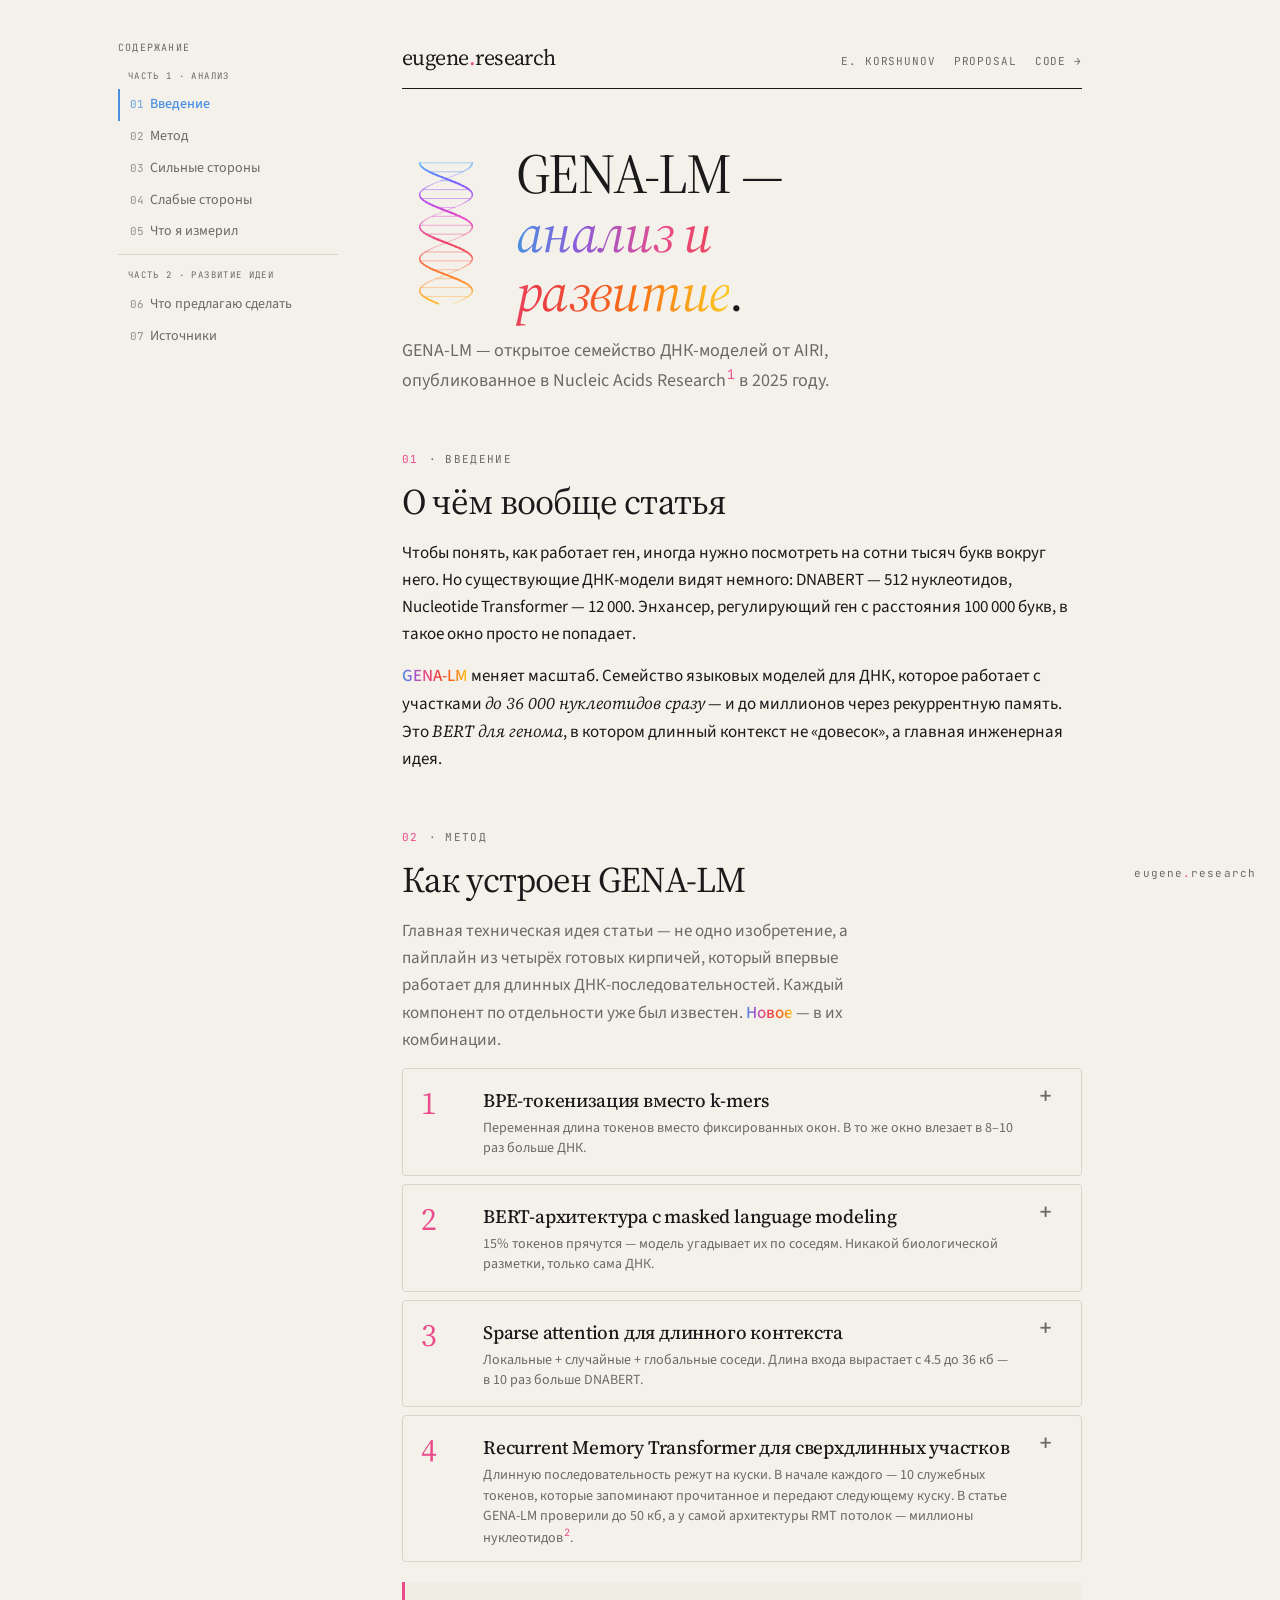
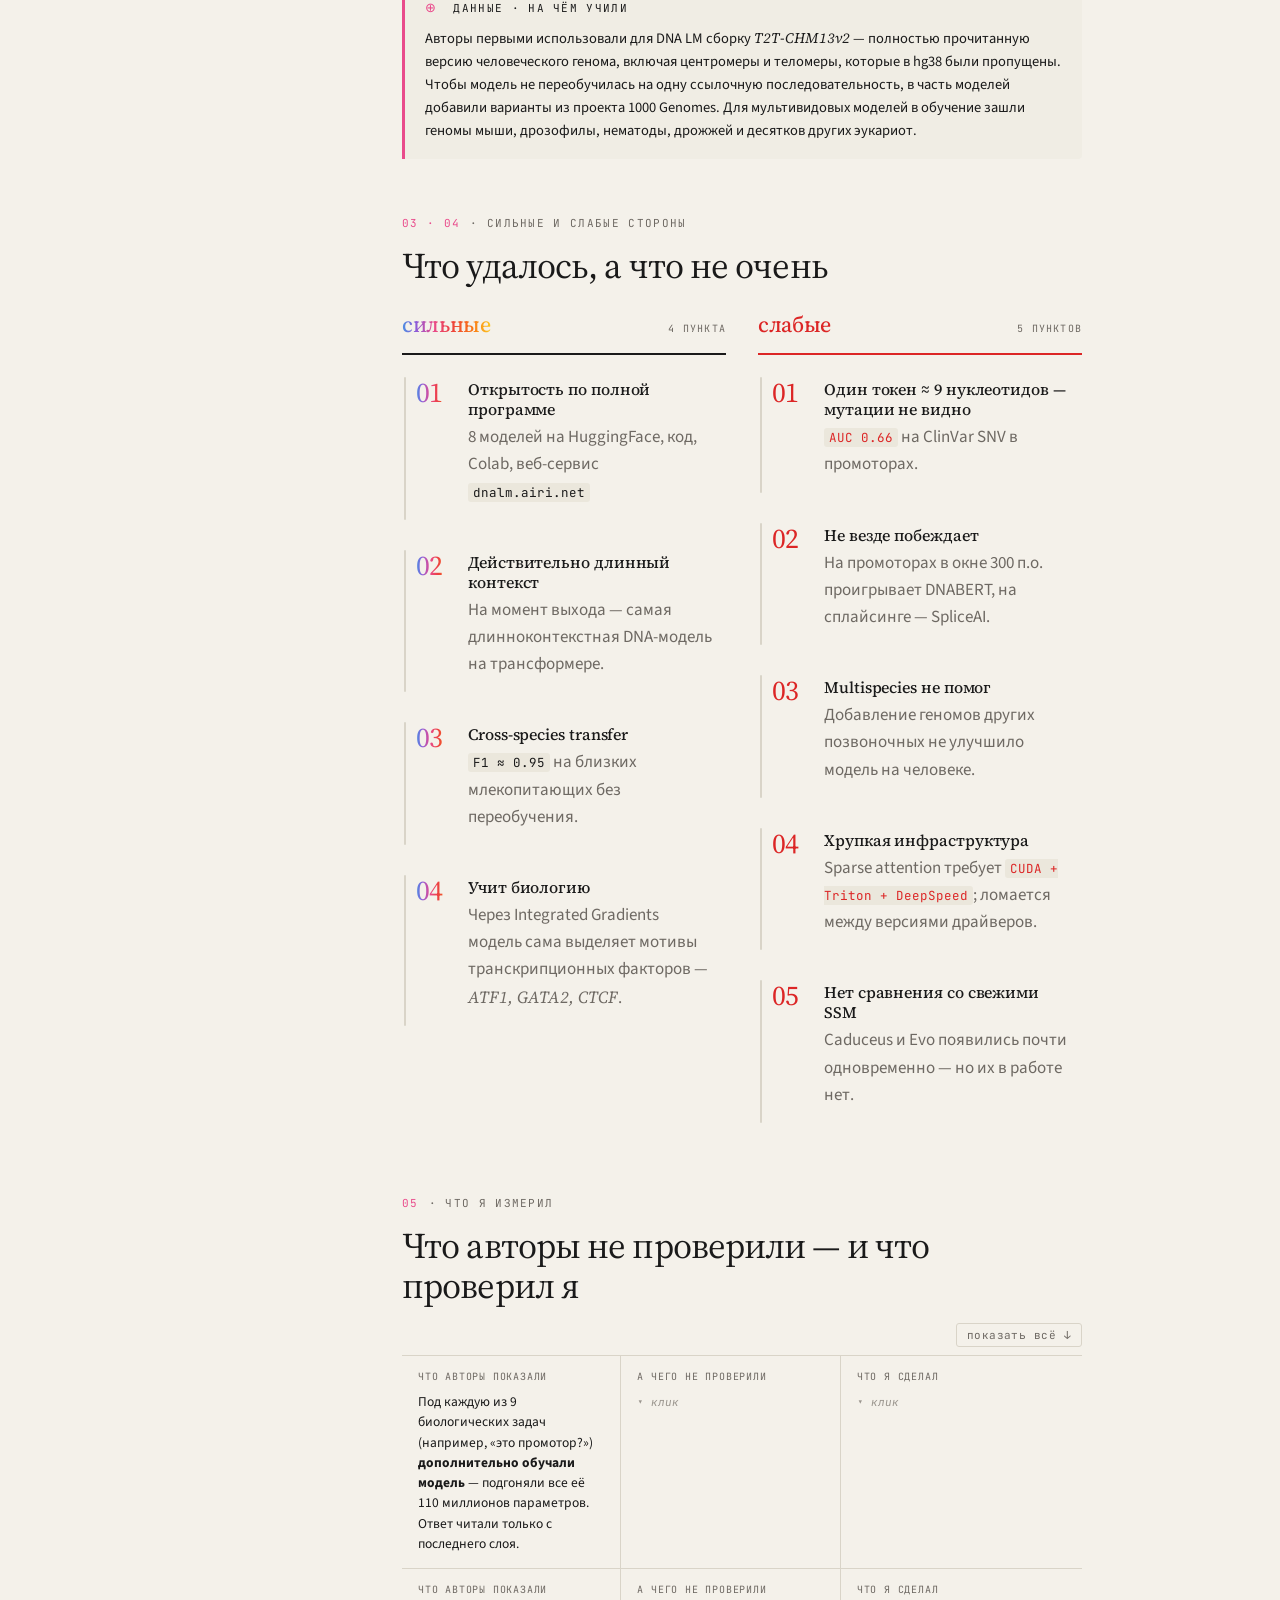
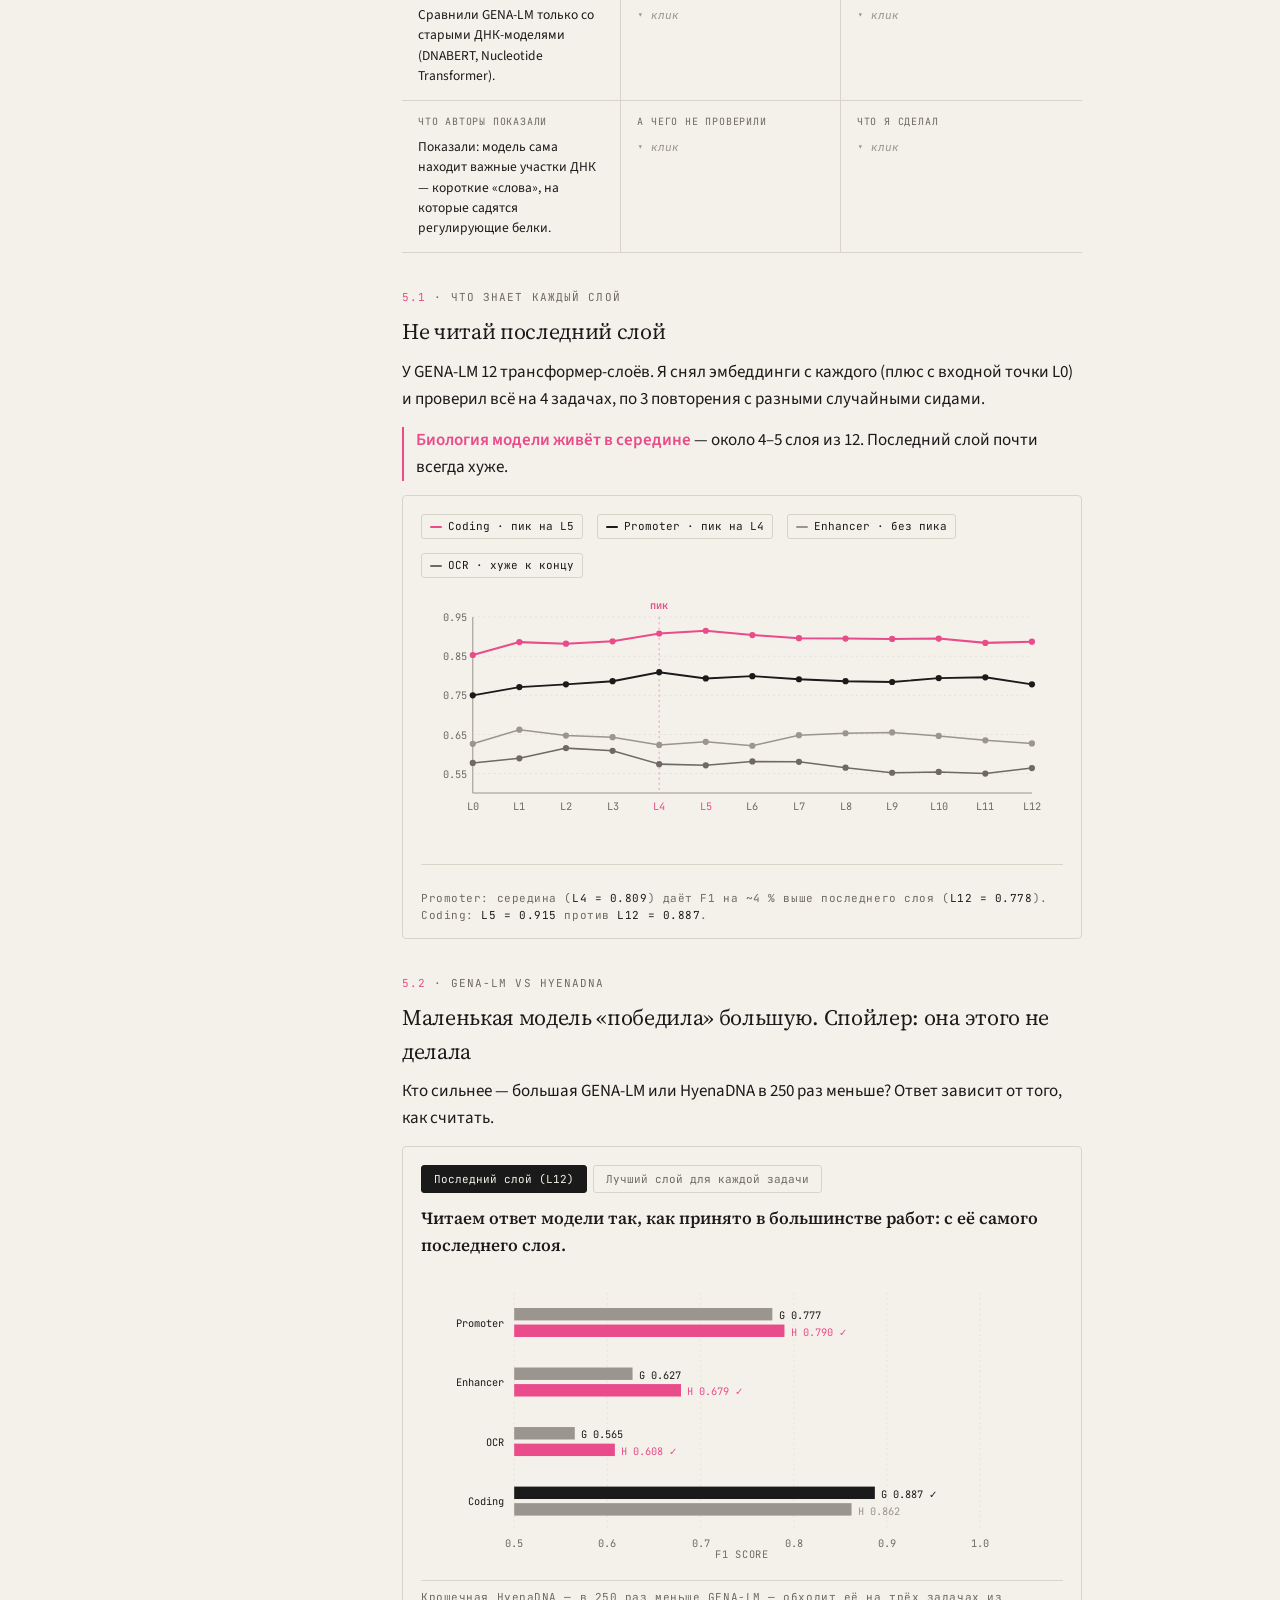
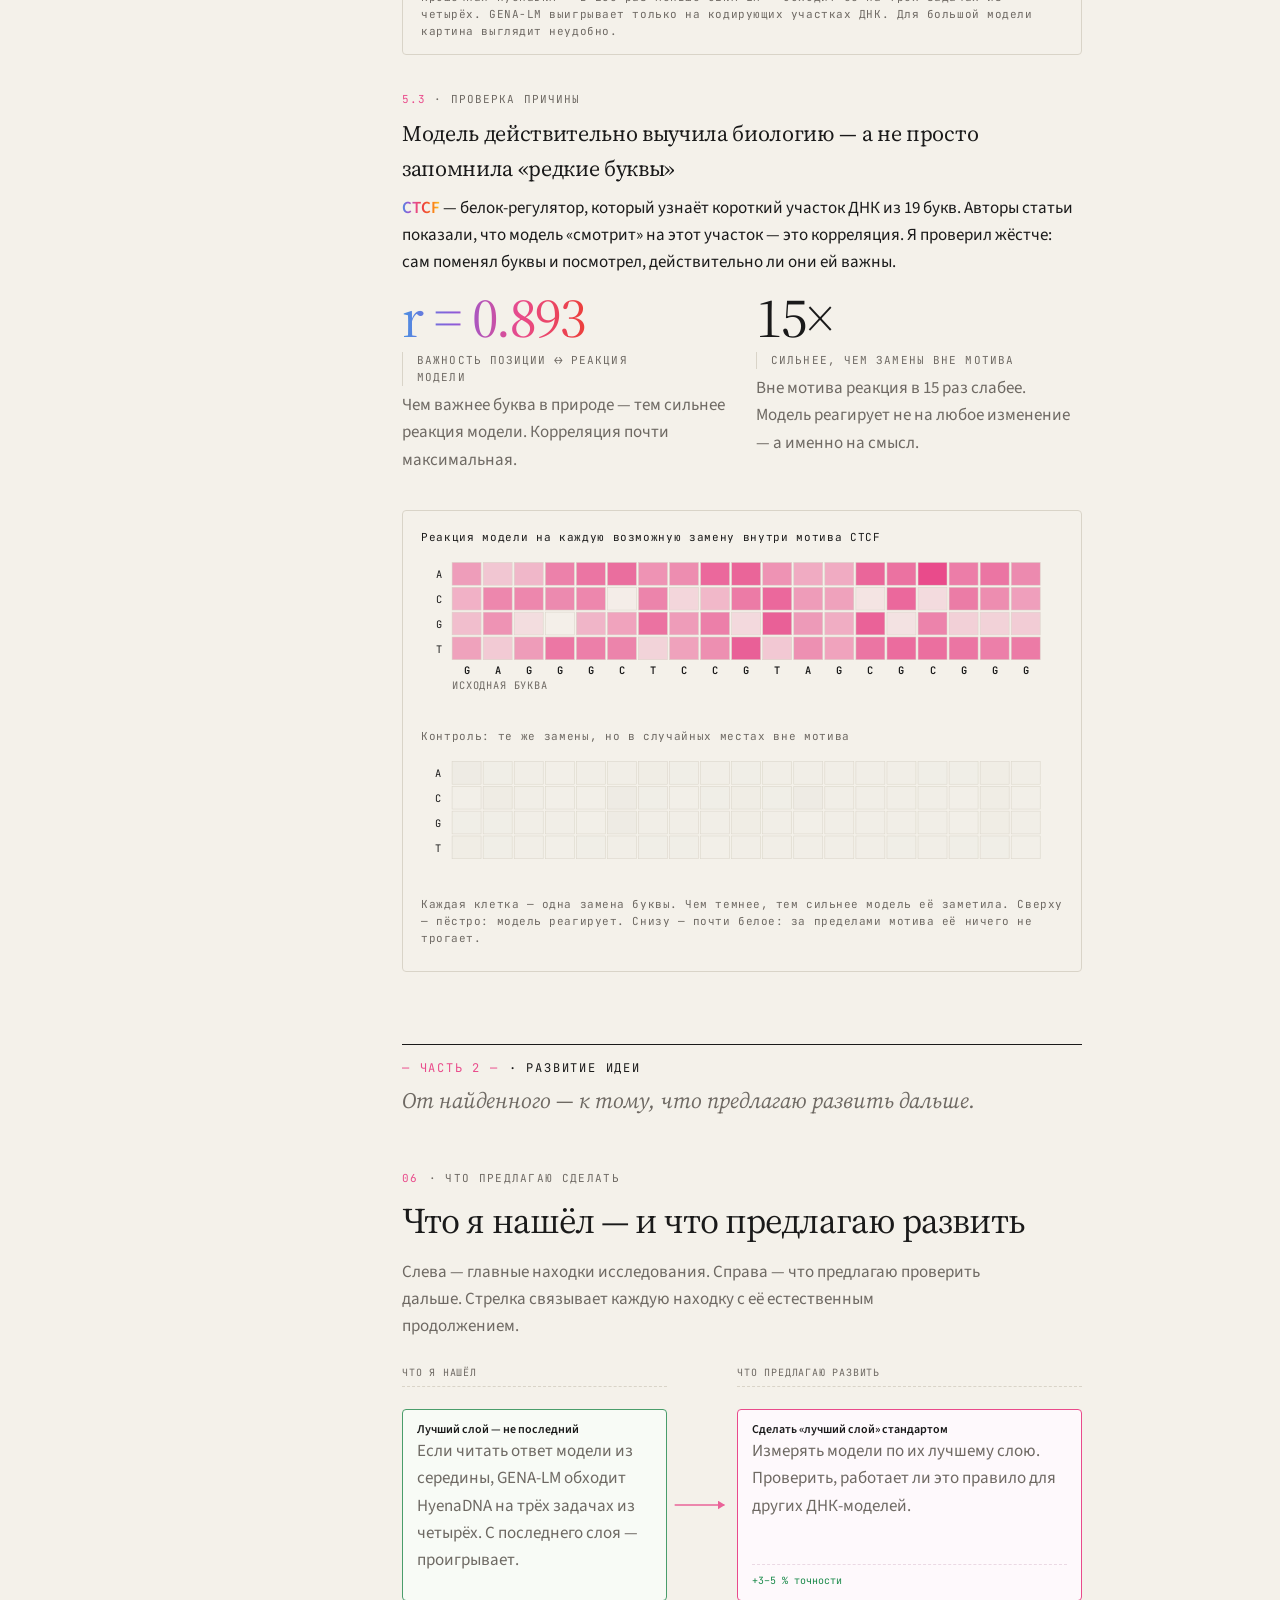
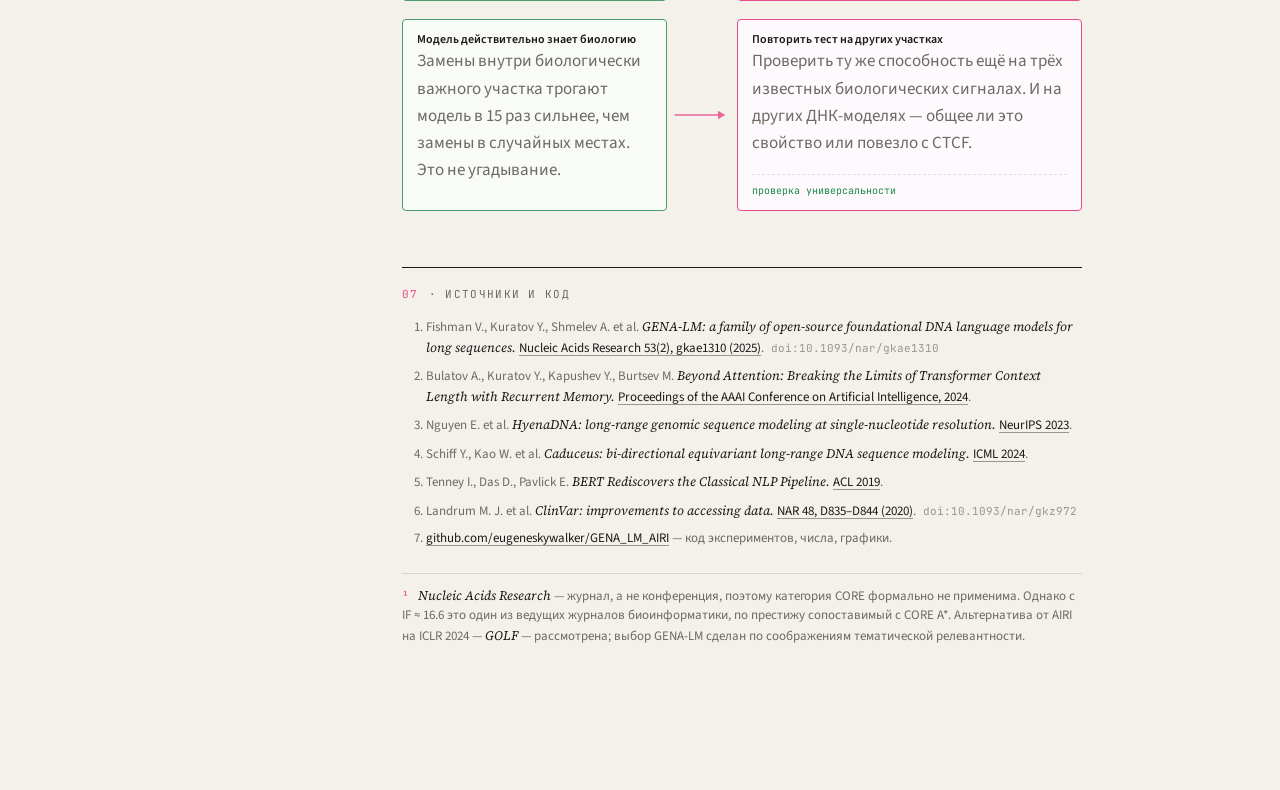
==== commit 5ca2b750: "content(landing): trim §5.2 to two views; drop p3 roadmap row Drops the third e3-toggle "all three m" ====
--- a/landing/index.html
+++ b/landing/index.html
@@ -4344,7 +4344,6 @@
       <div class="chart-toggle" id="e3-toggle">
         <button data-view="last_layer" class="toggle-btn active" type="button">Последний слой (L12)</button>
         <button data-view="best_layer" class="toggle-btn" type="button">Лучший слой для каждой задачи</button>
-        <button data-view="all_methods" class="toggle-btn" type="button">А что если сравнить со всеми сразу?</button>
       </div>
       <div class="chart-headline" id="e3-headline"></div>
       <svg class="svg-chart" id="e3-chart" viewBox="0 0 620 280"></svg>
@@ -4447,23 +4446,6 @@
       </div>
     </div>
 
-    <div class="rm-card find" data-pair="p3">
-      <div class="rm-title">Без дообучения модель не лучше простого метода</div>
-      <p class="rm-note">Замороженная GENA-LM (110 миллионов параметров) обыгрывает простую регрессию всего на 1 %. Заявленные в статье 94 % достигаются только с дообучением.</p>
-    </div>
-    <div class="rm-arrow-cell" data-pair="p3" aria-hidden="true">
-      <svg viewBox="0 0 70 20" preserveAspectRatio="none">
-        <defs><marker id="rm-ah-p3" viewBox="0 0 10 10" refX="9" refY="5" markerWidth="6" markerHeight="6" orient="auto"><path d="M0,0 L10,5 L0,10 z" fill="#E94B8B"/></marker></defs>
-        <path class="rm-arrow" data-pair="p3" d="M2,10 L62,10" stroke="#E94B8B" stroke-width="1.5" fill="none" marker-end="url(#rm-ah-p3)" opacity="0.85"/>
-      </svg>
-    </div>
-    <div class="rm-card prop" data-pair="p3">
-      <div class="rm-title">Измерить, сколько дообучения реально нужно</div>
-      <p class="rm-note">Заменить мой упрощённый замер стандартным тестом DART-Eval. Построить кривую: за какое время модель доходит от 1 % до 94 %.</p>
-      <div class="rm-meta">
-        <span class="rm-impact">упрощённая проверка → стандартный тест</span>
-      </div>
-    </div>
   </div>
 </section>
 
